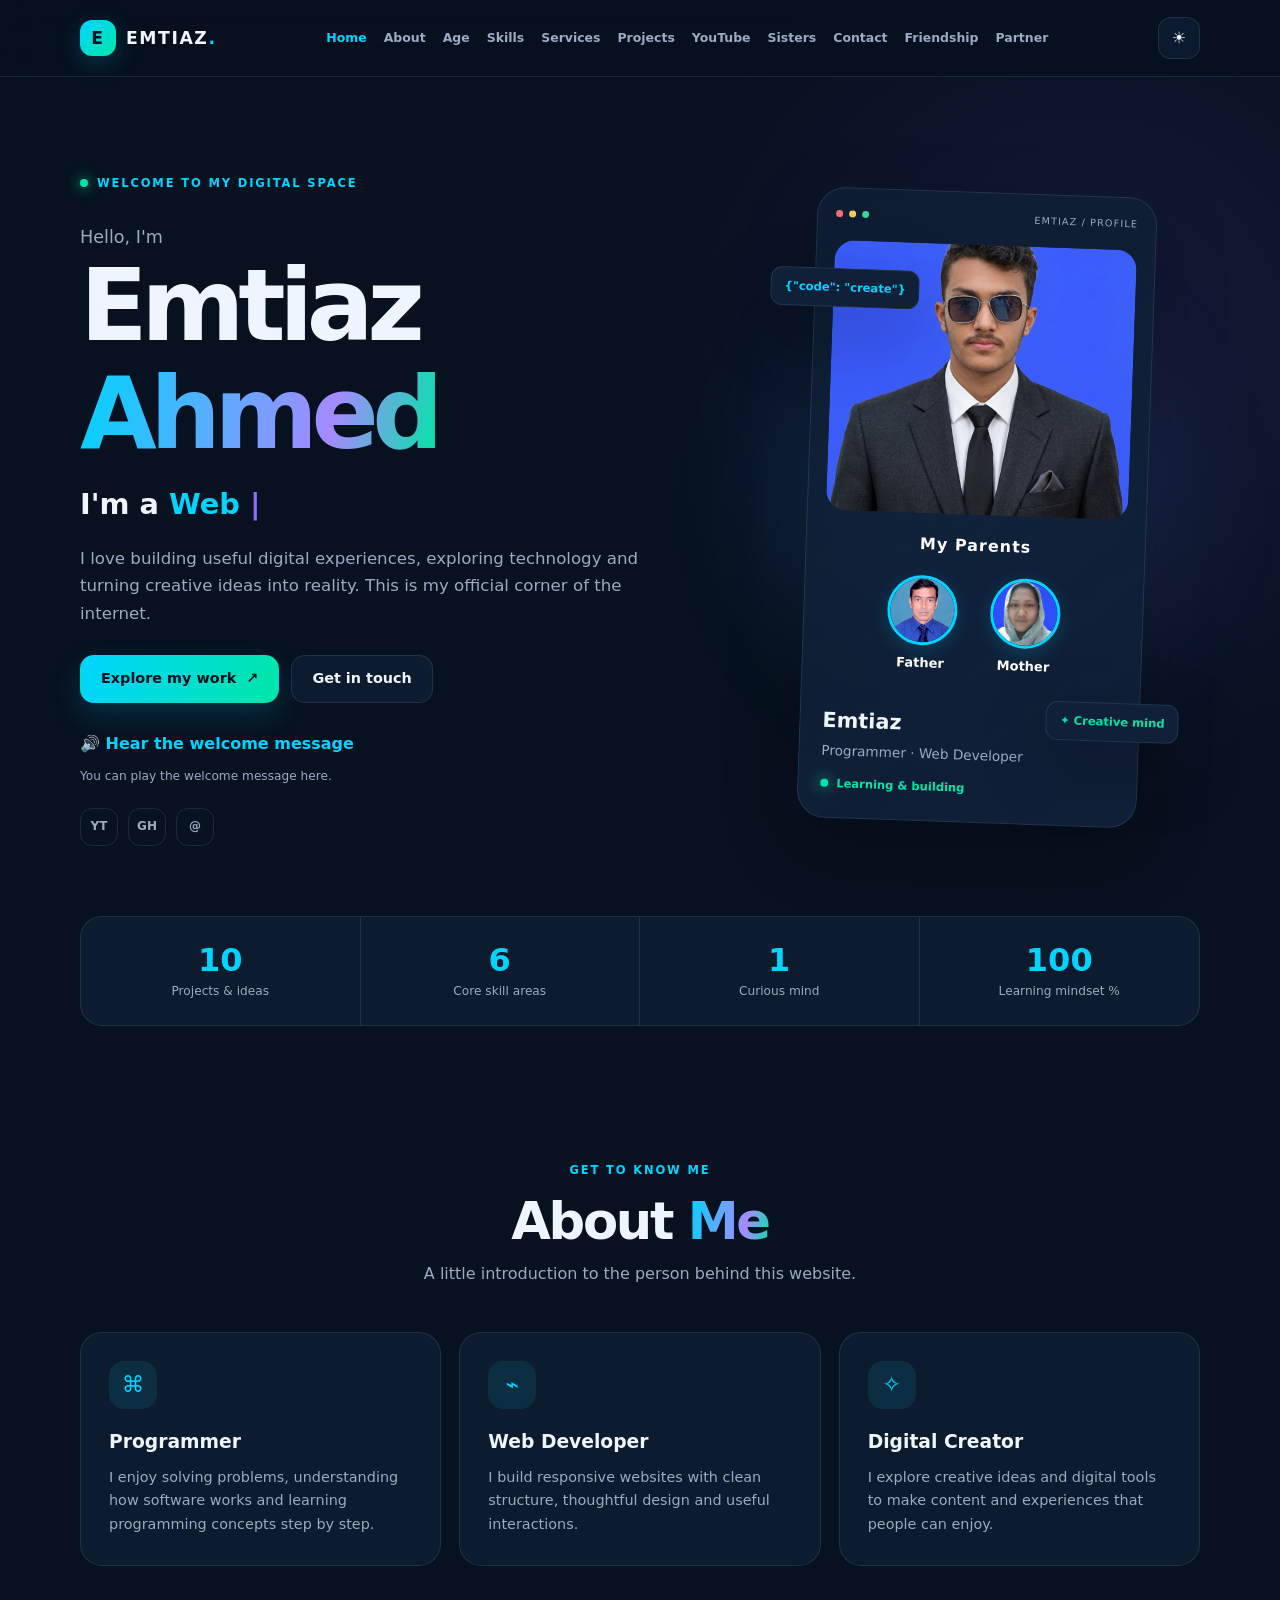
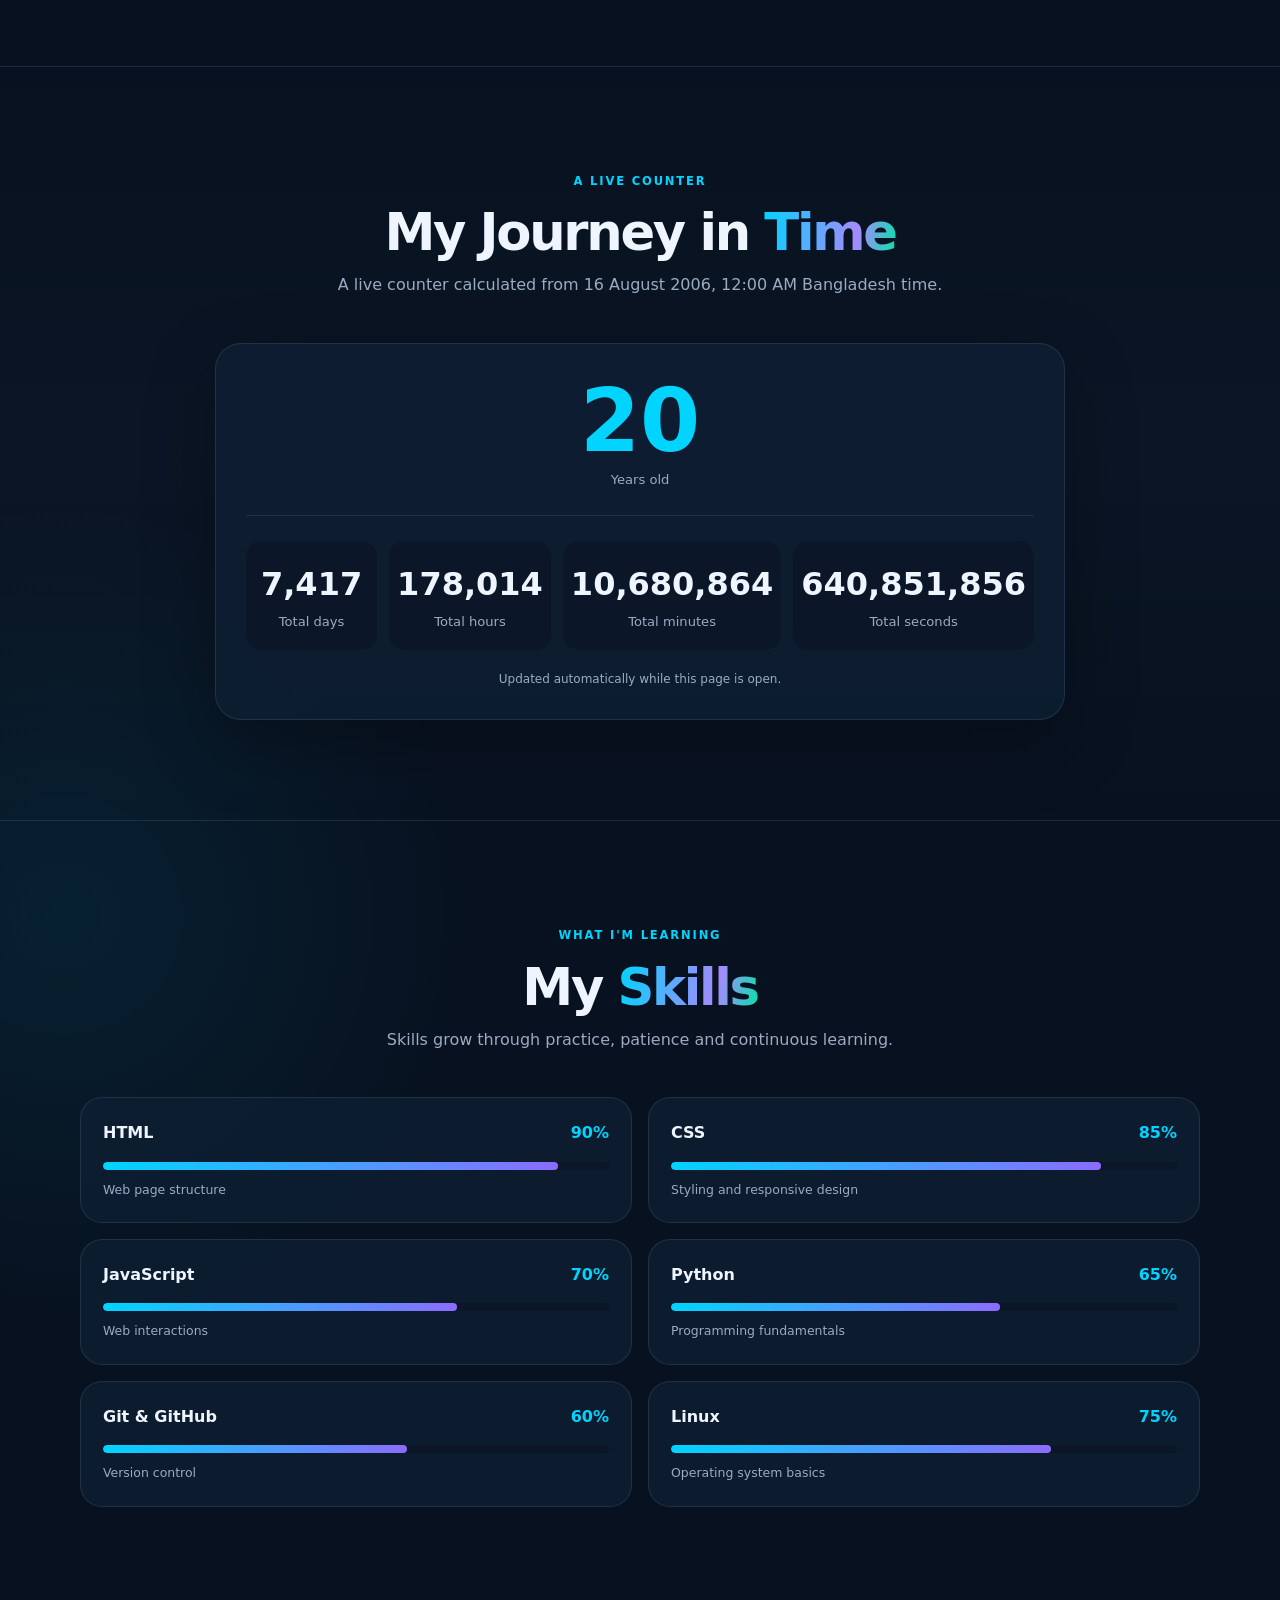
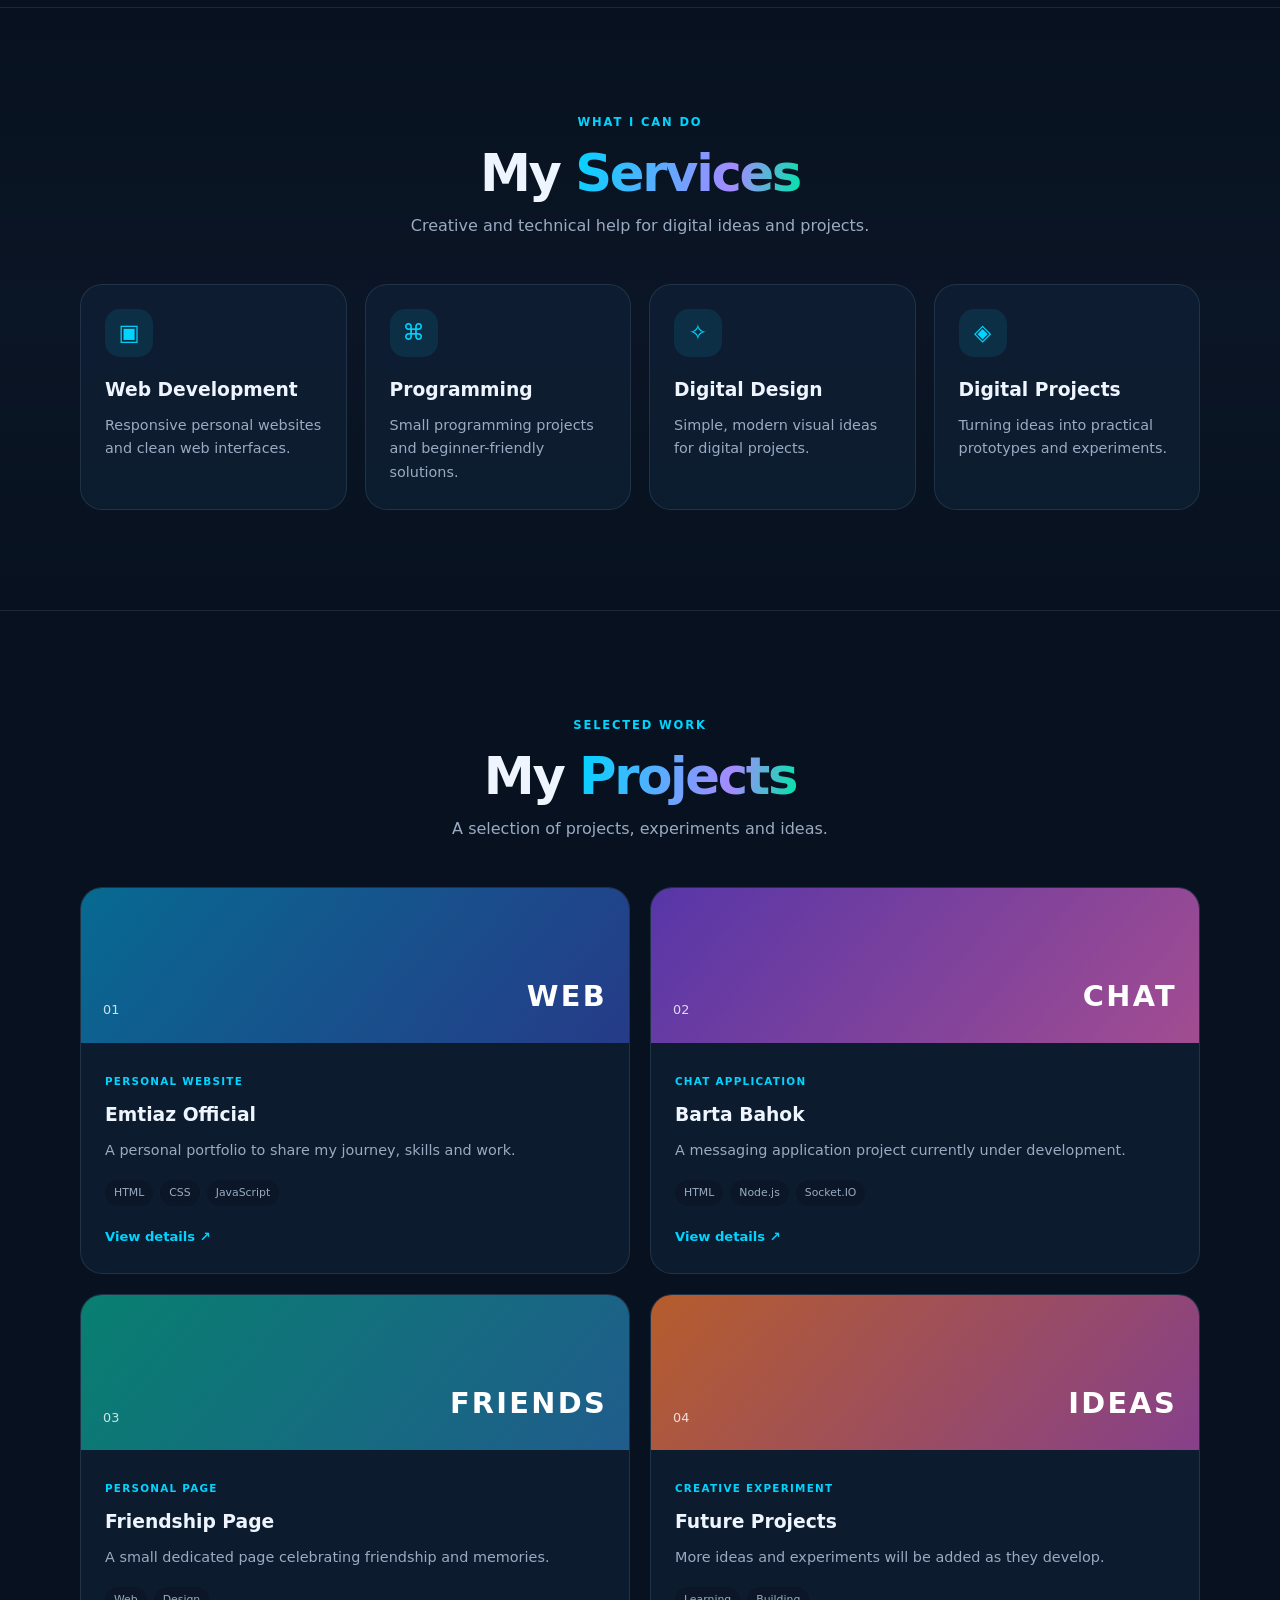
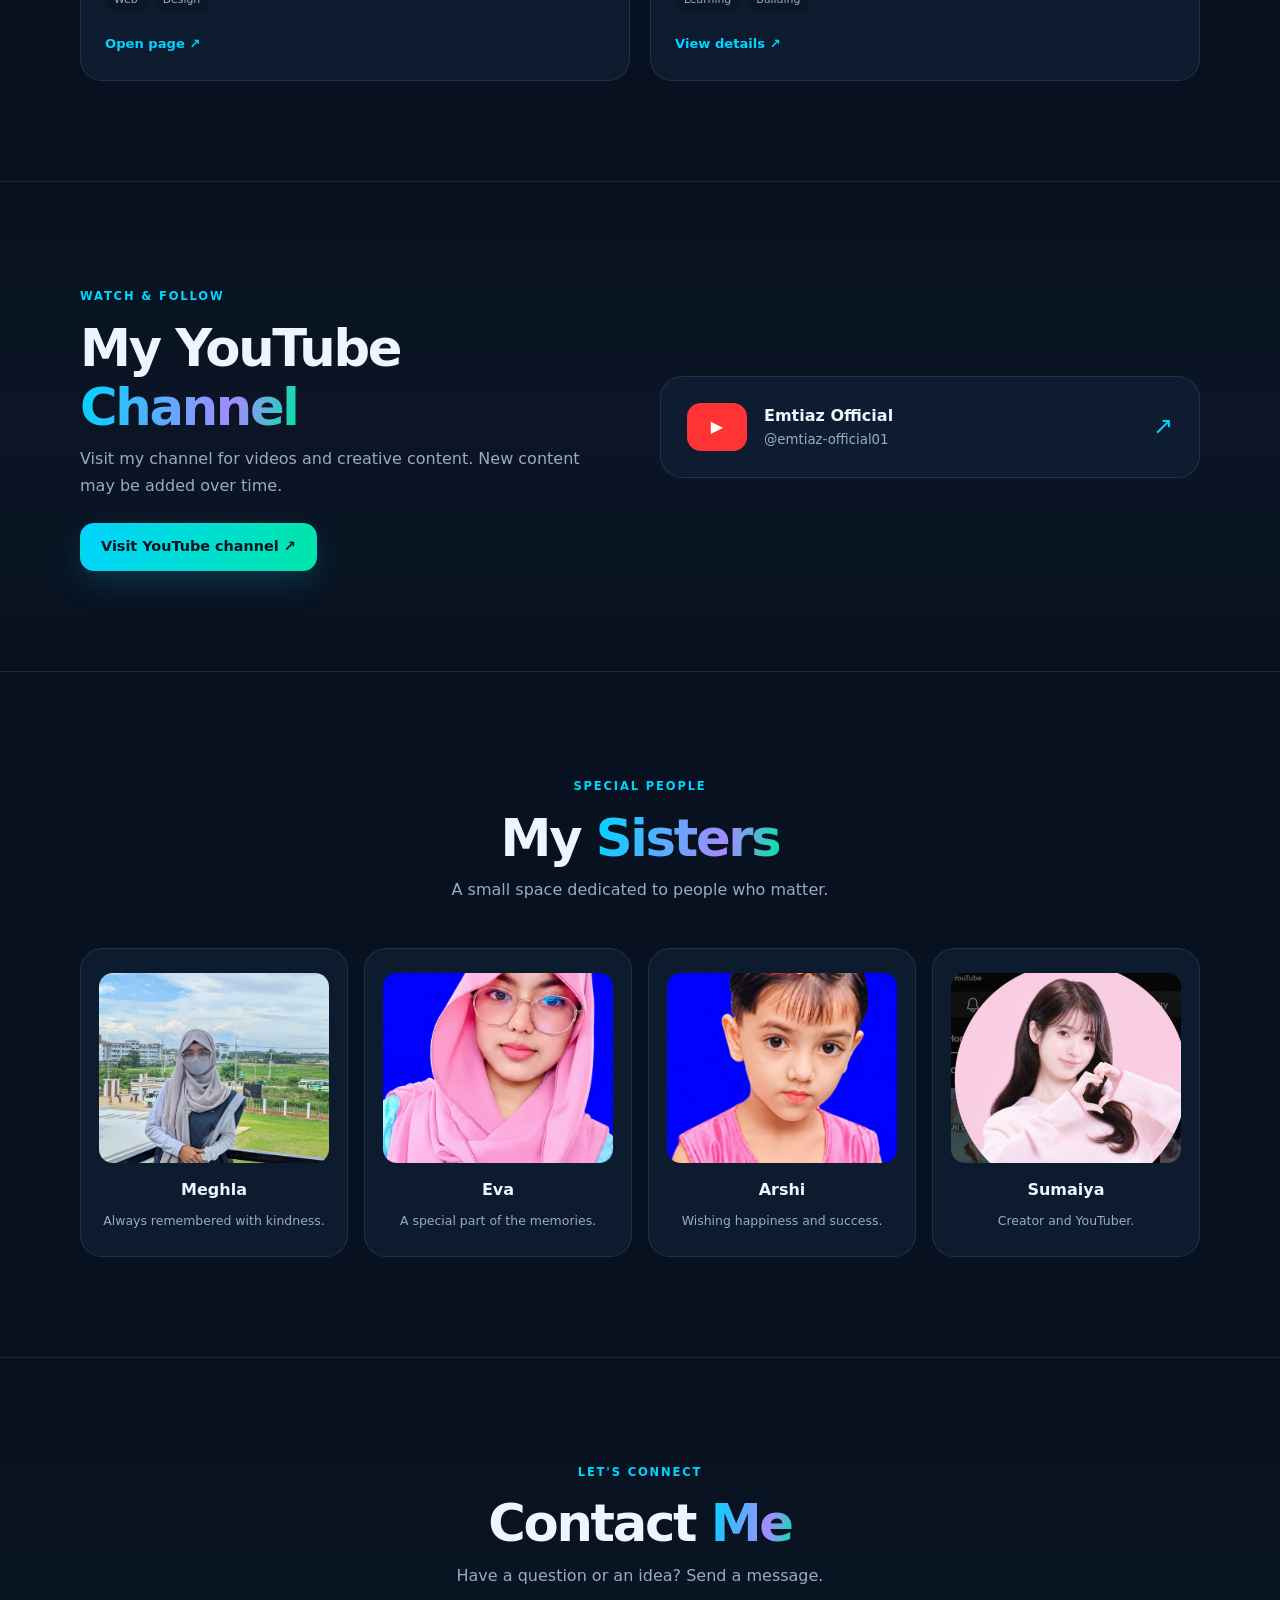
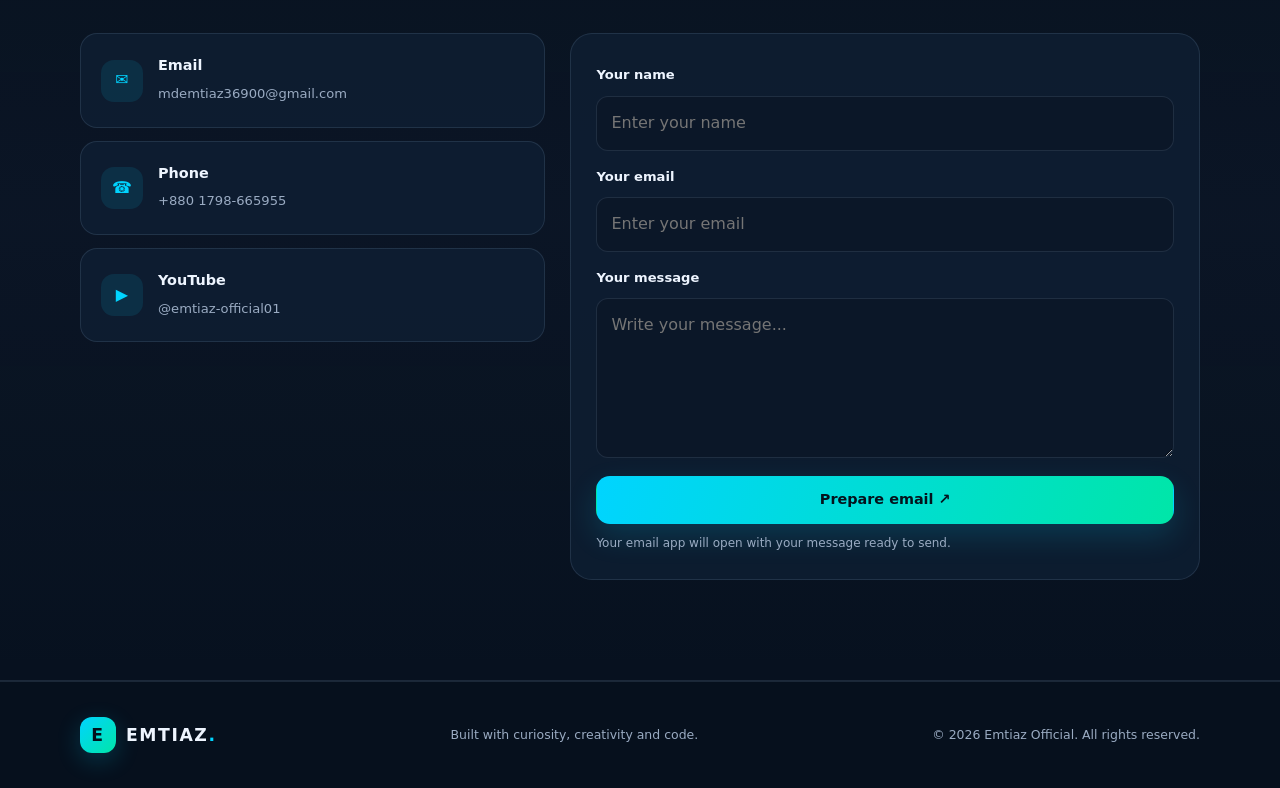
==== index.html @ 43f2ed2b "Update index.html" ====
<!DOCTYPE html>
<html lang="en">
<head>
  <meta charset="UTF-8">
  <meta name="viewport" content="width=device-width, initial-scale=1.0">
  <meta name="referrer" content="strict-origin-when-cross-origin">
  <meta http-equiv="Content-Security-Policy" content="default-src 'self'; script-src 'self'; style-src 'self' 'unsafe-inline'; img-src 'self' data:; font-src 'self'; connect-src 'self'; object-src 'none'; base-uri 'self'; form-action 'self' mailto:; upgrade-insecure-requests">
  <meta name="description" content="The official website of Emtiaz — programmer, web developer and digital creator from Bangladesh. Explore projects, skills and contact information.">
  <meta name="keywords" content="Emtiaz, programmer, web developer, Bangladesh, digital creator, portfolio">
  <meta name="author" content="Emtiaz">
  <meta name="robots" content="index, follow">
  <link rel="canonical" href="https://imtiaz96.github.io/">
  <meta name="theme-color" content="#07111f">
  <title>Emtiaz Official | Programmer &amp; Web Developer</title>
  <link rel="icon" href="favicon.svg" type="image/svg+xml">
  <link rel="stylesheet" href="style.css">
  <script src="script.js" defer></script>

  <style>
    .family-photos {
      display: flex;
      justify-content: center;
      align-items: flex-start;
      gap: 18px;
      margin: 18px auto;
      width: 100%;
    }

    .family-heading {
      text-align: center;
      margin: 18px 0 12px;
      color: var(--text-primary, #fff);
      font-size: 16px;
      font-weight: 700;
      letter-spacing: 1px;
    }

    .family-person {
      width: 85px;
      text-align: center;
    }

    .family-person img {
      display: block;
      width: 70px;
      height: 70px;
      margin: 0 auto 7px;
      object-fit: cover;
      border-radius: 50%;
      border: 3px solid var(--primary, #00d4ff);
      box-shadow: 0 5px 18px rgba(0,212,255,.18);
    }

    .family-person strong {
      display: block;
      color: var(--text-primary, #fff);
      font-size: 13px;
    }

    .sister-photo {
      display: block;
      width: 100%;
      height: 190px;
      object-fit: cover;
      object-position: center;
      border-radius: 14px;
      margin-bottom: 14px;
    }

    @media(max-width:480px) {
      .family-photos {
        gap: 12px;
      }

      .family-person img {
        width: 65px;
        height: 65px;
      }
    }
  </style>
</head>

<body>
  <a class="skip-link" href="#main">Skip to content</a>

  <header class="site-header">
    <nav class="navbar container" aria-label="Main navigation">
      <a class="brand" href="#home" aria-label="Emtiaz Official home">
        <span class="brand-mark">E</span>
        <span>EMTIAZ<span class="brand-accent">.</span></span>
      </a>

      <button class="menu-toggle" id="menuToggle" type="button" aria-label="Open navigation menu" aria-controls="navMenu" aria-expanded="false">
        <span></span><span></span><span></span>
      </button>

      <div class="nav-menu" id="navMenu">
        <a href="#home" class="active">Home</a>
        <a href="#about">About</a>
        <a href="#age">Age</a>
        <a href="#skills">Skills</a>
        <a href="#services">Services</a>
        <a href="#projects">Projects</a>
        <a href="#youtube">YouTube</a>
        <a href="#sisters">Sisters</a>
        <a href="#contact">Contact</a>
        <a href="friendship.html">Friendship</a>
        <a href="partner.html">Partner</a>
      </div>

      <div class="nav-actions">
        <button class="icon-button" id="themeToggle" type="button" aria-label="Switch to light mode" title="Light mode">☀️</button>
      </div>
    </nav>
  </header>

  <main id="main">
    <section class="hero section-shell" id="home">
      <div class="container hero-grid">
        <div class="hero-content scroll-reveal">
          <span class="eyebrow"><span class="status-dot"></span> Welcome to my digital space</span>
          <p class="hero-kicker">Hello, I'm</p>
          <h1>Emtiaz <span class="gradient-text">Ahmed</span></h1>
          <h2 class="hero-role">I'm a <span id="typingText">Programmer</span><span class="typing-cursor">|</span></h2>
          <p class="hero-description">
            I love building useful digital experiences, exploring technology and turning creative ideas into reality.
            This is my official corner of the internet.
          </p>
          <div class="hero-actions">
            <a class="button button-primary" href="#projects">Explore my work <span aria-hidden="true">↗</span></a>
            <a class="button button-secondary" href="#contact">Get in touch</a>
          </div>
          <button class="voice-button" id="welcomeVoiceBtn" type="button">
            <span aria-hidden="true">🔊</span> Hear the welcome message
          </button>
          <p class="voice-note" id="voiceStatus" aria-live="polite">You can play the welcome message here.</p>
          <div class="social-row" aria-label="Social links">
            <a href="https://www.youtube.com/@emtiaz-official01" target="_blank" rel="noopener noreferrer" aria-label="YouTube">YT</a>
            <a href="https://github.com/ImtiAz9-6" target="_blank" rel="noopener noreferrer" aria-label="GitHub">GH</a>
            <a href="mailto:mdemtiaz36900@gmail.com" aria-label="Email">@</a>
          </div>
        </div>

        <div class="hero-visual scroll-reveal">
          <div class="hero-glow"></div>
          <div class="hero-card">
            <div class="hero-card-top"><span></span><span></span><span></span><small>EMTIAZ / PROFILE</small></div>

            <div class="profile-image-wrap">
              <img class="profile-image" src="profile.jpg" alt="Emtiaz profile" onerror="this.hidden=true; this.nextElementSibling.hidden=false">
              <div class="image-fallback" hidden>E</div>
            </div>

            <h4 class="family-heading">My Parents</h4>

            <div class="family-photos">
              <div class="family-person">
                <img src="assets/abbu.jpg" alt="Father" loading="lazy">
                <strong>Father</strong>
              </div>

              <div class="family-person">
                <img src="assets/ammu.jpg" alt="Mother" loading="lazy">
                <strong>Mother</strong>
              </div>
            </div>

            <div class="profile-caption">
              <h3>Emtiaz</h3>
              <p>Programmer · Web Developer</p>
              <span class="profile-status"><i></i> Learning &amp; building</span>
            </div>

            <div class="floating-chip chip-one">{"code": "create"}</div>
            <div class="floating-chip chip-two">✦ Creative mind</div>
          </div>
        </div>
      </div>
    </section>

    <section class="stats-section container" aria-label="Portfolio highlights">
      <div class="stats-grid">
        <article class="stat-card"><strong class="stat-number" data-target="10">0</strong><span>Projects &amp; ideas</span></article>
        <article class="stat-card"><strong class="stat-number" data-target="6">0</strong><span>Core skill areas</span></article>
        <article class="stat-card"><strong class="stat-number" data-target="1">0</strong><span>Curious mind</span></article>
        <article class="stat-card"><strong class="stat-number" data-target="100">0</strong><span>Learning mindset %</span></article>
      </div>
    </section>

    <section class="section container" id="about">
      <div class="section-heading scroll-reveal">
        <span class="eyebrow">GET TO KNOW ME</span>
        <h2>About <span class="gradient-text">Me</span></h2>
        <p>A little introduction to the person behind this website.</p>
      </div>
      <div class="about-grid">
        <article class="about-card scroll-reveal"><div class="card-icon">⌘</div><h3>Programmer</h3><p>I enjoy solving problems, understanding how software works and learning programming concepts step by step.</p></article>
        <article class="about-card scroll-reveal"><div class="card-icon">⌁</div><h3>Web Developer</h3><p>I build responsive websites with clean structure, thoughtful design and useful interactions.</p></article>
        <article class="about-card scroll-reveal"><div class="card-icon">✧</div><h3>Digital Creator</h3><p>I explore creative ideas and digital tools to make content and experiences that people can enjoy.</p></article>
      </div>
    </section>

    <section class="section section-alt" id="age">
      <div class="container">
        <div class="section-heading scroll-reveal">
          <span class="eyebrow">A LIVE COUNTER</span>
          <h2>My Journey in <span class="gradient-text">Time</span></h2>
          <p>A live counter calculated from 16 August 2006, 12:00 AM Bangladesh time.</p>
        </div>
        <div class="age-panel scroll-reveal">
          <div class="age-highlight"><strong id="ageYears">—</strong><span>Years old</span></div>
          <div class="age-grid">
            <div class="age-counter-box"><strong id="ageDays">—</strong><span>Total days</span></div>
            <div class="age-counter-box"><strong id="ageHours">—</strong><span>Total hours</span></div>
            <div class="age-counter-box"><strong id="ageMinutes">—</strong><span>Total minutes</span></div>
            <div class="age-counter-box"><strong id="ageSeconds">—</strong><span>Total seconds</span></div>
          </div>
          <p class="age-footnote">Updated automatically while this page is open.</p>
        </div>
      </div>
    </section>

    <section class="section container" id="skills">
      <div class="section-heading scroll-reveal"><span class="eyebrow">WHAT I'M LEARNING</span><h2>My <span class="gradient-text">Skills</span></h2><p>Skills grow through practice, patience and continuous learning.</p></div>
      <div class="skills-grid">
        <article class="skill-card scroll-reveal"><div class="skill-top"><h3>HTML</h3><span>90%</span></div><div class="skill-track"><span style="--skill:90%"></span></div><p>Web page structure</p></article>
        <article class="skill-card scroll-reveal"><div class="skill-top"><h3>CSS</h3><span>85%</span></div><div class="skill-track"><span style="--skill:85%"></span></div><p>Styling and responsive design</p></article>
        <article class="skill-card scroll-reveal"><div class="skill-top"><h3>JavaScript</h3><span>70%</span></div><div class="skill-track"><span style="--skill:70%"></span></div><p>Web interactions</p></article>
        <article class="skill-card scroll-reveal"><div class="skill-top"><h3>Python</h3><span>65%</span></div><div class="skill-track"><span style="--skill:65%"></span></div><p>Programming fundamentals</p></article>
        <article class="skill-card scroll-reveal"><div class="skill-top"><h3>Git &amp; GitHub</h3><span>60%</span></div><div class="skill-track"><span style="--skill:60%"></span></div><p>Version control</p></article>
        <article class="skill-card scroll-reveal"><div class="skill-top"><h3>Linux</h3><span>75%</span></div><div class="skill-track"><span style="--skill:75%"></span></div><p>Operating system basics</p></article>
      </div>
    </section>

    <section class="section section-alt" id="services">
      <div class="container">
        <div class="section-heading scroll-reveal"><span class="eyebrow">WHAT I CAN DO</span><h2>My <span class="gradient-text">Services</span></h2><p>Creative and technical help for digital ideas and projects.</p></div>
        <div class="services-grid">
          <article class="service-card scroll-reveal"><div class="card-icon">▣</div><h3>Web Development</h3><p>Responsive personal websites and clean web interfaces.</p></article>
          <article class="service-card scroll-reveal"><div class="card-icon">⌘</div><h3>Programming</h3><p>Small programming projects and beginner-friendly solutions.</p></article>
          <article class="service-card scroll-reveal"><div class="card-icon">✧</div><h3>Digital Design</h3><p>Simple, modern visual ideas for digital projects.</p></article>
          <article class="service-card scroll-reveal"><div class="card-icon">◈</div><h3>Digital Projects</h3><p>Turning ideas into practical prototypes and experiments.</p></article>
        </div>
      </div>
    </section>

    <section class="section container" id="projects">
      <div class="section-heading scroll-reveal"><span class="eyebrow">SELECTED WORK</span><h2>My <span class="gradient-text">Projects</span></h2><p>A selection of projects, experiments and ideas.</p></div>
      <div class="projects-grid">
        <article class="project-card scroll-reveal"><div class="project-art art-blue"><span>01</span><b>WEB</b></div><div class="project-content"><span class="project-type">PERSONAL WEBSITE</span><h3>Emtiaz Official</h3><p>A personal portfolio to share my journey, skills and work.</p><div class="project-tags"><span>HTML</span><span>CSS</span><span>JavaScript</span></div><button class="text-button project-details-btn" type="button" data-title="Emtiaz Official" data-description="A personal portfolio website featuring an introduction, live age counter, skills, projects, YouTube and contact information.">View details ↗</button></div></article>
        <article class="project-card scroll-reveal"><div class="project-art art-purple"><span>02</span><b>CHAT</b></div><div class="project-content"><span class="project-type">CHAT APPLICATION</span><h3>Barta Bahok</h3><p>A messaging application project currently under development.</p><div class="project-tags"><span>HTML</span><span>Node.js</span><span>Socket.IO</span></div><button class="text-button project-details-btn" type="button" data-title="Barta Bahok" data-description="A chat application project focused on building a clear interface and learning real-time messaging technology.">View details ↗</button></div></article>
        <article class="project-card scroll-reveal"><div class="project-art art-green"><span>03</span><b>FRIENDS</b></div><div class="project-content"><span class="project-type">PERSONAL PAGE</span><h3>Friendship Page</h3><p>A small dedicated page celebrating friendship and memories.</p><div class="project-tags"><span>Web</span><span>Design</span></div><a class="text-button" href="friendship.html">Open page ↗</a></div></article>
        <article class="project-card scroll-reveal"><div class="project-art art-orange"><span>04</span><b>IDEAS</b></div><div class="project-content"><span class="project-type">CREATIVE EXPERIMENT</span><h3>Future Projects</h3><p>More ideas and experiments will be added as they develop.</p><div class="project-tags"><span>Learning</span><span>Building</span></div><button class="text-button project-details-btn" type="button" data-title="Future Projects" data-description="This space is reserved for upcoming experiments, learning projects and new ideas.">View details ↗</button></div></article>
      </div>
    </section>

    <section class="section section-alt" id="youtube">
      <div class="container youtube-layout scroll-reveal">
        <div><span class="eyebrow">WATCH &amp; FOLLOW</span><h2>My YouTube <span class="gradient-text">Channel</span></h2><p>Visit my channel for videos and creative content. New content may be added over time.</p><a class="button button-primary" href="https://www.youtube.com/@emtiaz-official01" target="_blank" rel="noopener noreferrer">Visit YouTube channel ↗</a></div>
        <a class="youtube-card" href="https://www.youtube.com/@emtiaz-official01" target="_blank" rel="noopener noreferrer" aria-label="Open Emtiaz Official YouTube channel"><span class="youtube-play">▶</span><span><strong>Emtiaz Official</strong><small>@emtiaz-official01</small></span><span class="youtube-arrow">↗</span></a>
      </div>
    </section>

    <section class="section container" id="sisters">
      <div class="section-heading scroll-reveal"><span class="eyebrow">SPECIAL PEOPLE</span><h2>My <span class="gradient-text">Sisters</span></h2><p>A small space dedicated to people who matter.</p></div>
      <div class="sisters-grid">
        <article class="sister-card scroll-reveal"><img class="sister-photo" src="assets/meghla.jpg" alt="Meghla" loading="lazy"><h3>Meghla</h3><p>Always remembered with kindness.</p></article>
        <article class="sister-card scroll-reveal"><img class="sister-photo" src="assets/eva.png" alt="Eva" loading="lazy"><h3>Eva</h3><p>A special part of the memories.</p></article>
        <article class="sister-card scroll-reveal"><img class="sister-photo" src="assets/arshi.png" alt="Arshi" loading="lazy"><h3>Arshi</h3><p>Wishing happiness and success.</p></article>
        <article class="sister-card scroll-reveal"><img class="sister-photo" src="assets/sumaiya.jpg" alt="Sumaiya" loading="lazy"><h3>Sumaiya</h3><p>Creator and YouTuber.</p></article>
      </div>
    </section>

    <section class="section section-alt" id="contact">
      <div class="container">
        <div class="section-heading scroll-reveal"><span class="eyebrow">LET'S CONNECT</span><h2>Contact <span class="gradient-text">Me</span></h2><p>Have a question or an idea? Send a message.</p></div>
        <div class="contact-layout">
          <div class="contact-info scroll-reveal">
            <article class="contact-card"><span class="contact-icon">✉</span><div><h3>Email</h3><a href="mailto:mdemtiaz36900@gmail.com">mdemtiaz36900@gmail.com</a></div></article>
            <article class="contact-card"><span class="contact-icon">☎</span><div><h3>Phone</h3><a href="tel:+8801798665955">+880 1798-665955</a></div></article>
            <article class="contact-card"><span class="contact-icon">▶</span><div><h3>YouTube</h3><a href="https://www.youtube.com/@emtiaz-official01" target="_blank" rel="noopener noreferrer">@emtiaz-official01</a></div></article>
          </div>
          <form class="contact-form scroll-reveal" id="contactForm">
            <label for="contactName">Your name</label><input id="contactName" name="name" type="text" autocomplete="name" maxlength="80" required placeholder="Enter your name">
            <label for="contactEmail">Your email</label><input id="contactEmail" name="email" type="email" autocomplete="email" maxlength="120" required placeholder="Enter your email">
            <label for="contactMessage">Your message</label><textarea id="contactMessage" name="message" rows="5" maxlength="3000" required placeholder="Write your message..."></textarea>
            <button class="button button-primary" type="submit">Prepare email ↗</button>
            <p class="form-message" id="formMessage" role="status" aria-live="polite">Your email app will open with your message ready to send.</p>
          </form>
        </div>
      </div>
    </section>
  </main>

  <footer class="site-footer">
    <div class="container footer-content">
      <a class="brand" href="#home"><span class="brand-mark">E</span><span>EMTIAZ<span class="brand-accent">.</span></span></a>
      <p>Built with curiosity, creativity and code.</p>
      <p class="copyright">© <span id="currentYear">2026</span> Emtiaz Official. All rights reserved.</p>
    </div>
  </footer>

  <button class="back-to-top" id="backToTop" type="button" aria-label="Back to top">↑</button>

  <div class="project-modal" id="projectModal" aria-hidden="true">
    <div class="modal-content" role="dialog" aria-modal="true" aria-labelledby="projectModalTitle">
      <button class="modal-close" id="projectModalClose" type="button" aria-label="Close project details">×</button>
      <span class="eyebrow">PROJECT DETAILS</span>
      <h2 id="projectModalTitle">Project Details</h2>
      <p id="projectModalDescription"></p>
      <button class="button button-secondary" id="modalDone" type="button">Close</button>
    </div>
  </div>
</body>
</html>
---- style.css ----
/* =========================================================
   EMTIAZ OFFICIAL — COMPLETE STYLE.CSS
   Full responsive design + profile image fix
========================================================= */

/* ROOT VARIABLES */
:root {
  color-scheme: dark;
  --bg: #07111f;
  --bg-soft: #0b1728;
  --surface: rgba(15, 31, 52, .78);
  --surface-solid: #102039;
  --surface-hover: #142844;
  --text: #eef5ff;
  --muted: #9aabc2;
  --line: rgba(157, 184, 220, .14);
  --primary: #00d4ff;
  --secondary: #8b6cff;
  --accent: #00e6a8;
  --shadow: 0 24px 70px rgba(0, 0, 0, .28);
  --radius: 22px;
  --container: 1120px;
}

/* LIGHT THEME */
body.light-theme {
  color-scheme: light;
  --bg: #f4f7fc;
  --bg-soft: #eaf0f9;
  --surface: rgba(255,255,255,.86);
  --surface-solid: #fff;
  --surface-hover: #f1f6ff;
  --text: #142238;
  --muted: #5e6d82;
  --line: rgba(37, 62, 97, .14);
  --shadow: 0 24px 60px rgba(38, 62, 95, .12);
}

/* BASIC RESET */
* {
  box-sizing: border-box;
}

html {
  scroll-behavior: smooth;
  scroll-padding-top: 92px;
}

body {
  margin: 0;
  min-width: 320px;
  background:
    radial-gradient(circle at 85% 5%, rgba(124,92,255,.12), transparent 28rem),
    radial-gradient(circle at 5% 35%, rgba(0,212,255,.08), transparent 26rem),
    var(--bg);
  color: var(--text);
  font-family: Inter, ui-sans-serif, system-ui, -apple-system, BlinkMacSystemFont, "Segoe UI", sans-serif;
  line-height: 1.65;
  transition: background .25s ease, color .25s ease;
}

a {
  color: inherit;
  text-decoration: none;
}

button,
input,
textarea {
  font: inherit;
}

button,
a {
  -webkit-tap-highlight-color: transparent;
}

button {
  color: inherit;
}

img {
  max-width: 100%;
  display: block;
}

.container {
  width: min(var(--container), calc(100% - 40px));
  margin-inline: auto;
}

.skip-link {
  position: fixed;
  top: -60px;
  left: 12px;
  z-index: 10000;
  padding: 10px 16px;
  background: var(--primary);
  color: #03101a;
  border-radius: 10px;
}

.skip-link:focus {
  top: 12px;
}

.gradient-text {
  background: linear-gradient(100deg, var(--primary), #a58aff 70%, var(--accent));
  color: transparent;
  background-clip: text;
  -webkit-background-clip: text;
}

/* HEADER */
.site-header {
  position: sticky;
  top: 0;
  z-index: 1000;
  border-bottom: 1px solid var(--line);
  background: color-mix(in srgb, var(--bg) 82%, transparent);
  backdrop-filter: blur(18px);
}

.navbar {
  min-height: 76px;
  display: flex;
  align-items: center;
  justify-content: space-between;
  gap: 22px;
  position: relative;
}

.brand {
  display: inline-flex;
  align-items: center;
  gap: 10px;
  font-size: 1.08rem;
  font-weight: 900;
  letter-spacing: .09em;
  white-space: nowrap;
}

.brand-mark {
  display: grid;
  place-items: center;
  width: 36px;
  height: 36px;
  border-radius: 12px;
  color: #03111c;
  background: linear-gradient(135deg, var(--primary), var(--accent));
  box-shadow: 0 7px 24px rgba(0,212,255,.2);
}

.brand-accent {
  color: var(--primary);
}

.nav-menu {
  display: flex;
  align-items: center;
  justify-content: center;
  gap: 17px;
  flex-wrap: wrap;
}

.nav-menu a {
  color: var(--muted);
  font-size: .78rem;
  font-weight: 700;
  transition: color .2s ease;
}

.nav-menu a:hover,
.nav-menu a.active {
  color: var(--primary);
}

.nav-actions {
  display: flex;
  gap: 8px;
}

.icon-button,
.menu-toggle {
  width: 42px;
  height: 42px;
  border: 1px solid var(--line);
  border-radius: 13px;
  background: var(--surface);
  cursor: pointer;
}

.menu-toggle {
  display: none;
  padding: 10px;
}

.menu-toggle span {
  display: block;
  height: 2px;
  width: 19px;
  margin: 4px auto;
  background: var(--text);
  border-radius: 4px;
}

/* GENERAL SECTIONS */
.section-shell {
  position: relative;
  overflow: hidden;
}

/* HERO */
.hero {
  padding: 92px 0 70px;
}

.hero-grid {
  display: grid;
  grid-template-columns: 1.15fr .85fr;
  align-items: center;
  gap: 70px;
}

.eyebrow {
  display: inline-flex;
  align-items: center;
  gap: 9px;
  color: var(--primary);
  font-size: .72rem;
  font-weight: 850;
  letter-spacing: .16em;
  text-transform: uppercase;
}

.status-dot,
.profile-status i {
  width: 8px;
  height: 8px;
  border-radius: 50%;
  background: var(--accent);
  box-shadow: 0 0 14px var(--accent);
}

.hero-kicker {
  margin: 28px 0 0;
  color: var(--muted);
  font-size: 1.1rem;
}

.hero h1 {
  margin: 0;
  font-size: clamp(3.4rem, 8vw, 6.2rem);
  line-height: 1.08;
  letter-spacing: -.065em;
}

.hero-role {
  margin: 14px 0;
  font-size: clamp(1.25rem, 3vw, 1.8rem);
  font-weight: 700;
}

#typingText {
  color: var(--primary);
}

.typing-cursor {
  color: var(--secondary);
  animation: blink .8s steps(2) infinite;
}

@keyframes blink {
  50% {
    opacity: 0;
  }
}

.hero-description {
  max-width: 590px;
  color: var(--muted);
  font-size: 1.04rem;
}

.hero-actions {
  display: flex;
  flex-wrap: wrap;
  gap: 12px;
  margin-top: 28px;
}

/* BUTTONS */
.button {
  display: inline-flex;
  justify-content: center;
  align-items: center;
  gap: 10px;
  min-height: 48px;
  padding: 0 20px;
  border: 1px solid transparent;
  border-radius: 14px;
  font-size: .9rem;
  font-weight: 800;
  cursor: pointer;
  transition: transform .2s ease, box-shadow .2s ease, background .2s ease;
}

.button:hover {
  transform: translateY(-3px);
}

.button-primary {
  color: #04131d;
  background: linear-gradient(110deg, var(--primary), var(--accent));
  box-shadow: 0 12px 30px rgba(0,212,255,.16);
}

.button-secondary {
  color: var(--text);
  background: var(--surface);
  border-color: var(--line);
}

.voice-button {
  margin-top: 20px;
  padding: 8px 0;
  border: 0;
  background: transparent;
  color: var(--primary);
  font-weight: 750;
  cursor: pointer;
}

.voice-note {
  min-height: 20px;
  margin: 0;
  color: var(--muted);
  font-size: .76rem;
}

/* SOCIAL LINKS */
.social-row {
  display: flex;
  gap: 10px;
  margin-top: 22px;
}

.social-row a {
  display: grid;
  place-items: center;
  width: 38px;
  height: 38px;
  border: 1px solid var(--line);
  border-radius: 12px;
  color: var(--muted);
  font-size: .75rem;
  font-weight: 900;
  transition: .2s;
}

.social-row a:hover {
  color: var(--primary);
  border-color: var(--primary);
  transform: translateY(-3px);
}

/* PROFILE CARD */
.hero-visual {
  display: grid;
  place-items: center;
  min-height: 420px;
  position: relative;
}

.hero-glow {
  position: absolute;
  width: 340px;
  height: 340px;
  border-radius: 50%;
  background: linear-gradient(135deg, rgba(0,212,255,.22), rgba(139,108,255,.2));
  filter: blur(65px);
}

.hero-card {
  position: relative;
  width: min(100%, 340px);
  padding: 18px;
  border: 1px solid var(--line);
  border-radius: 28px;
  background: linear-gradient(145deg, var(--surface), var(--surface-solid));
  box-shadow: var(--shadow);
  transform: rotate(2deg);
}

.hero-card-top {
  display: flex;
  align-items: center;
  gap: 6px;
  margin-bottom: 18px;
}

.hero-card-top > span {
  width: 7px;
  height: 7px;
  border-radius: 50%;
  background: #ff6b75;
}

.hero-card-top > span:nth-child(2) {
  background: #ffc857;
}

.hero-card-top > span:nth-child(3) {
  background: #36d99a;
}

.hero-card-top small {
  margin-left: auto;
  color: var(--muted);
  font-size: .6rem;
  letter-spacing: .12em;
}

.profile-image-wrap {
  display: grid;
  place-items: center;
  min-height: 250px;
  overflow: hidden;
  border-radius: 20px;
  background: linear-gradient(145deg, rgba(0,212,255,.14), rgba(139,108,255,.2));
}

.profile-image {
  width: 100%;
  height: 270px;
  object-fit: cover;
  object-position: center;
}

.image-fallback {
  display: grid;
  place-items: center;
  width: 100%;
  height: 250px;
  font-size: 7rem;
  font-weight: 900;
  color: var(--primary);
  background: linear-gradient(135deg, rgba(0,212,255,.12), rgba(139,108,255,.22));
}

/* PROFILE IMAGE FIX */
.profile-image[hidden],
.image-fallback[hidden] {
  display: none !important;
}

.profile-caption {
  padding: 14px 4px 3px;
}

.profile-caption h3 {
  margin: 0;
  font-size: 1.3rem;
}

.profile-caption p {
  margin: 2px 0 8px;
  color: var(--muted);
  font-size: .85rem;
}

.profile-status {
  display: inline-flex;
  align-items: center;
  gap: 8px;
  color: var(--accent);
  font-size: .72rem;
  font-weight: 750;
}

.floating-chip {
  position: absolute;
  padding: 9px 13px;
  border: 1px solid var(--line);
  border-radius: 12px;
  background: var(--surface-solid);
  box-shadow: var(--shadow);
  color: var(--text);
  font-size: .72rem;
  font-weight: 800;
}

.chip-one {
  top: 80px;
  left: -45px;
  color: var(--primary);
}

.chip-two {
  right: -40px;
  bottom: 85px;
  color: var(--accent);
}

/* STATS */
.stats-section {
  margin-bottom: 30px;
}

.stats-grid {
  display: grid;
  grid-template-columns: repeat(4, 1fr);
  border: 1px solid var(--line);
  border-radius: var(--radius);
  background: var(--surface);
  overflow: hidden;
}

.stat-card {
  display: grid;
  place-items: center;
  gap: 2px;
  padding: 24px 12px;
  border-right: 1px solid var(--line);
}

.stat-card:last-child {
  border: 0;
}

.stat-number {
  color: var(--primary);
  font-size: 2rem;
  line-height: 1.2;
  font-weight: 900;
}

.stat-card span {
  color: var(--muted);
  font-size: .76rem;
  text-align: center;
}

/* SECTION COMMON */
.section {
  padding-top: 100px;
  padding-bottom: 100px;
}

.section-alt {
  background: linear-gradient(180deg, transparent, rgba(90,120,170,.045), transparent);
  border-block: 1px solid var(--line);
}

.section-heading {
  max-width: 680px;
  margin: 0 auto 44px;
  text-align: center;
}

.section-heading h2,
.youtube-layout h2 {
  margin: 10px 0;
  font-size: clamp(2.1rem, 5vw, 3.2rem);
  line-height: 1.15;
  letter-spacing: -.045em;
}

.section-heading p,
.youtube-layout p {
  margin: 0;
  color: var(--muted);
}

/* ABOUT */
.about-grid,
.services-grid {
  display: grid;
  grid-template-columns: repeat(3, 1fr);
  gap: 18px;
}

.about-card,
.service-card,
.skill-card,
.project-card,
.sister-card {
  border: 1px solid var(--line);
  border-radius: var(--radius);
  background: var(--surface);
  transition: transform .25s ease, border-color .25s ease, background .25s ease;
}

.about-card,
.service-card {
  padding: 28px;
}

.about-card:hover,
.service-card:hover,
.skill-card:hover,
.project-card:hover,
.sister-card:hover {
  transform: translateY(-6px);
  border-color: rgba(0,212,255,.4);
  background: var(--surface-hover);
}

.card-icon {
  display: grid;
  place-items: center;
  width: 48px;
  height: 48px;
  margin-bottom: 18px;
  border-radius: 15px;
  color: var(--primary);
  background: rgba(0,212,255,.1);
  font-size: 1.4rem;
}

.about-card h3,
.service-card h3,
.skill-card h3,
.project-card h3,
.sister-card h3 {
  margin: 0 0 8px;
}

.about-card p,
.service-card p,
.skill-card p,
.project-card p,
.sister-card p {
  margin: 0;
  color: var(--muted);
  font-size: .9rem;
}

/* AGE COUNTER */
.age-panel {
  max-width: 850px;
  margin: auto;
  padding: 30px;
  border: 1px solid var(--line);
  border-radius: 26px;
  background: var(--surface);
  box-shadow: var(--shadow);
}

.age-highlight {
  display: grid;
  place-items: center;
  padding-bottom: 25px;
  border-bottom: 1px solid var(--line);
}

.age-highlight strong {
  color: var(--primary);
  font-size: clamp(3.4rem, 9vw, 5.4rem);
  line-height: 1.1;
}

.age-highlight span,
.age-counter-box span {
  color: var(--muted);
  font-size: .82rem;
}

.age-grid {
  display: grid;
  grid-template-columns: repeat(4, 1fr);
  gap: 12px;
  padding-top: 25px;
}

.age-counter-box {
  display: grid;
  place-items: center;
  padding: 17px 8px;
  border-radius: 15px;
  background: var(--bg-soft);
}

.age-counter-box strong {
  font-size: clamp(1.3rem, 3vw, 2rem);
  color: var(--text);
  font-variant-numeric: tabular-nums;
}

.age-footnote {
  margin: 20px 0 0;
  text-align: center;
  color: var(--muted);
  font-size: .75rem;
}

/* SKILLS */
.skills-grid {
  display: grid;
  grid-template-columns: repeat(2, 1fr);
  gap: 16px;
}

.skill-card {
  padding: 22px;
}

.skill-top {
  display: flex;
  justify-content: space-between;
  align-items: center;
  gap: 10px;
}

.skill-top h3 {
  margin: 0;
  font-size: 1rem;
}

.skill-top span {
  color: var(--primary);
  font-weight: 850;
  font-variant-numeric: tabular-nums;
}

.skill-track {
  height: 8px;
  margin: 15px 0 10px;
  border-radius: 20px;
  background: var(--bg-soft);
  overflow: hidden;
}

.skill-track span {
  display: block;
  width: var(--skill);
  height: 100%;
  border-radius: inherit;
  background: linear-gradient(90deg, var(--primary), var(--secondary));
}

.skill-card p {
  font-size: .78rem;
}

/* SERVICES */
.services-grid {
  grid-template-columns: repeat(4, 1fr);
}

.service-card {
  padding: 24px;
}

/* PROJECTS */
.projects-grid {
  display: grid;
  grid-template-columns: repeat(2, 1fr);
  gap: 20px;
}

.project-card {
  overflow: hidden;
}

.project-art {
  display: flex;
  justify-content: space-between;
  align-items: flex-end;
  min-height: 155px;
  padding: 22px;
  color: white;
}

.project-art span {
  font-size: .8rem;
  opacity: .8;
}

.project-art b {
  font-size: 1.8rem;
  letter-spacing: .08em;
}

.art-blue {
  background: linear-gradient(130deg, #076a91, #263b88);
}

.art-purple {
  background: linear-gradient(130deg, #5736a8, #a24d91);
}

.art-green {
  background: linear-gradient(130deg, #087f70, #205c8c);
}

.art-orange {
  background: linear-gradient(130deg, #b65d2c, #86408b);
}

.project-content {
  padding: 24px;
}

.project-type {
  color: var(--primary);
  font-size: .65rem;
  font-weight: 850;
  letter-spacing: .12em;
}

.project-card h3 {
  margin-top: 7px;
}

.project-tags {
  display: flex;
  flex-wrap: wrap;
  gap: 7px;
  margin: 17px 0;
}

.project-tags span {
  padding: 4px 9px;
  border-radius: 20px;
  background: var(--bg-soft);
  color: var(--muted);
  font-size: .68rem;
}

.text-button {
  padding: 0;
  border: 0;
  background: none;
  color: var(--primary);
  font-size: .82rem;
  font-weight: 850;
  cursor: pointer;
}

/* YOUTUBE */
.youtube-layout {
  display: grid;
  grid-template-columns: 1fr 1fr;
  align-items: center;
  gap: 40px;
}

.youtube-layout p {
  max-width: 500px;
  margin-bottom: 24px;
}

.youtube-card {
  display: flex;
  align-items: center;
  gap: 17px;
  padding: 26px;
  border: 1px solid var(--line);
  border-radius: 22px;
  background: var(--surface);
  transition: .2s;
}

.youtube-card:hover {
  transform: translateY(-5px);
  border-color: #ff5555;
}

.youtube-play {
  display: grid;
  place-items: center;
  width: 60px;
  height: 48px;
  border-radius: 14px;
  background: #f33;
  color: white;
}

.youtube-card strong,
.youtube-card small {
  display: block;
}

.youtube-card small {
  color: var(--muted);
}

.youtube-arrow {
  margin-left: auto;
  color: var(--primary);
  font-size: 1.5rem;
}

/* SISTERS */
.sisters-grid {
  display: grid;
  grid-template-columns: repeat(4, 1fr);
  gap: 16px;
}

.sister-card {
  padding: 24px 18px;
  text-align: center;
}

.sister-avatar {
  display: grid;
  place-items: center;
  width: 58px;
  height: 58px;
  margin: 0 auto 15px;
  border-radius: 20px;
  background: linear-gradient(135deg, rgba(0,212,255,.2), rgba(139,108,255,.25));
  color: var(--primary);
  font-size: 1.6rem;
  font-weight: 900;
}

.sister-card h3 {
  font-size: 1rem;
}

.sister-card p {
  font-size: .78rem;
}

/* CONTACT */
.contact-layout {
  display: grid;
  grid-template-columns: .85fr 1.15fr;
  gap: 25px;
  align-items: start;
}

.contact-info {
  display: grid;
  gap: 13px;
}

.contact-card {
  display: flex;
  align-items: center;
  gap: 15px;
  padding: 20px;
  border: 1px solid var(--line);
  border-radius: 17px;
  background: var(--surface);
}

.contact-icon {
  display: grid;
  place-items: center;
  flex: 0 0 42px;
  height: 42px;
  border-radius: 13px;
  background: rgba(0,212,255,.1);
  color: var(--primary);
}

.contact-card h3 {
  margin: 0 0 2px;
  font-size: .9rem;
}

.contact-card a {
  color: var(--muted);
  font-size: .82rem;
  overflow-wrap: anywhere;
}

.contact-card a:hover {
  color: var(--primary);
}

.contact-form {
  display: grid;
  gap: 10px;
  padding: 25px;
  border: 1px solid var(--line);
  border-radius: 22px;
  background: var(--surface);
}

.contact-form label {
  margin-top: 5px;
  font-size: .82rem;
  font-weight: 750;
}

.contact-form input,
.contact-form textarea {
  width: 100%;
  padding: 13px 14px;
  border: 1px solid var(--line);
  border-radius: 12px;
  outline: none;
  background: var(--bg-soft);
  color: var(--text);
  resize: vertical;
}

.contact-form input:focus,
.contact-form textarea:focus {
  border-color: var(--primary);
  box-shadow: 0 0 0 3px rgba(0,212,255,.1);
}

.contact-form .button {
  margin-top: 8px;
}

.form-message {
  margin: 0;
  color: var(--muted);
  font-size: .75rem;
}

/* FOOTER */
.site-footer {
  padding: 35px 0;
  border-top: 1px solid var(--line);
  background: rgba(0,0,0,.08);
}

.footer-content {
  display: flex;
  justify-content: space-between;
  align-items: center;
  gap: 18px;
  flex-wrap: wrap;
}

.footer-content p {
  margin: 0;
  color: var(--muted);
  font-size: .78rem;
}

/* BACK TO TOP */
.back-to-top {
  position: fixed;
  right: 22px;
  bottom: 22px;
  z-index: 900;
  width: 46px;
  height: 46px;
  border: 1px solid var(--line);
  border-radius: 15px;
  background: var(--surface-solid);
  color: var(--primary);
  font-size: 1.4rem;
  cursor: pointer;
  opacity: 0;
  visibility: hidden;
  transform: translateY(10px);
  transition: .2s;
  box-shadow: var(--shadow);
}

.back-to-top.show {
  opacity: 1;
  visibility: visible;
  transform: translateY(0);
}

/* PROJECT MODAL */
.project-modal {
  position: fixed;
  inset: 0;
  z-index: 2000;
  display: grid;
  place-items: center;
  padding: 20px;
  background: rgba(0,0,0,.7);
  backdrop-filter: blur(8px);
  opacity: 0;
  visibility: hidden;
  transition: .2s;
}

.project-modal.active {
  opacity: 1;
  visibility: visible;
}

.modal-content {
  position: relative;
  width: min(100%, 520px);
  padding: 35px;
  border: 1px solid var(--line);
  border-radius: 24px;
  background: var(--surface-solid);
  box-shadow: var(--shadow);
  transform: translateY(15px);
  transition: .2s;
}

.project-modal.active .modal-content {
  transform: translateY(0);
}

.modal-content h2 {
  margin: 12px 0;
}

.modal-content p {
  color: var(--muted);
}

.modal-close {
  position: absolute;
  top: 12px;
  right: 15px;
  width: 36px;
  height: 36px;
  border: 1px solid var(--line);
  border-radius: 10px;
  background: var(--bg-soft);
  font-size: 1.5rem;
  cursor: pointer;
}

/* SCROLL PROGRESS */
.scroll-progress {
  position: fixed;
  top: 0;
  left: 0;
  z-index: 2001;
  width: 0;
  height: 3px;
  pointer-events: none;
  background: linear-gradient(90deg, var(--primary), var(--secondary), var(--accent));
}

/* SCROLL REVEAL */
.scroll-reveal {
  opacity: 0;
  transform: translateY(22px);
  transition: opacity .65s ease, transform .65s ease;
}

.scroll-reveal.visible {
  opacity: 1;
  transform: translateY(0);
}

:focus-visible {
  outline: 3px solid var(--primary);
  outline-offset: 3px;
}

/* TABLET */
@media (max-width: 1050px) {
  .nav-menu {
    gap: 11px;
  }

  .nav-menu a {
    font-size: .72rem;
  }

  .hero-grid {
    gap: 35px;
  }
}

/* SMALL TABLET */
@media (max-width: 850px) {
  .menu-toggle {
    display: block;
    order: 3;
  }

  .nav-actions {
    margin-left: auto;
  }

  .nav-menu {
    position: absolute;
    top: calc(100% + 1px);
    left: 0;
    right: 0;
    display: none;
    align-items: stretch;
    padding: 15px;
    border: 1px solid var(--line);
    border-radius: 0 0 18px 18px;
    background: var(--bg-soft);
    box-shadow: var(--shadow);
    max-height: min(75vh, 520px);
    overflow-y: auto;
  }

  .nav-menu.active {
    display: grid;
    grid-template-columns: repeat(2, minmax(0, 1fr));
    gap: 3px 12px;
  }

  .nav-menu a {
    padding: 10px;
    font-size: .85rem;
    border-radius: 9px;
  }

  .nav-menu a:hover {
    background: var(--surface);
  }

  .hero-grid {
    grid-template-columns: 1fr .8fr;
  }

  .services-grid {
    grid-template-columns: repeat(2, 1fr);
  }

  .sisters-grid {
    grid-template-columns: repeat(2, 1fr);
  }
}

/* MOBILE */
@media (max-width: 650px) {
  .container {
    width: min(100% - 30px, var(--container));
  }

  .navbar {
    min-height: 66px;
    gap: 10px;
  }

  .brand {
    font-size: .95rem;
  }

  .hero {
    padding: 60px 0 45px;
  }

  .hero-grid {
    grid-template-columns: 1fr;
    gap: 25px;
  }

  .hero-content {
    text-align: center;
  }

  .hero-content .eyebrow {
    justify-content: center;
  }

  .hero-description {
    margin-inline: auto;
  }

  .hero-actions,
  .social-row {
    justify-content: center;
  }

  .hero-visual {
    min-height: 350px;
  }

  .hero-card {
    width: min(82%, 320px);
  }

  .profile-image {
    height: 225px;
  }

  .profile-image-wrap {
    min-height: 225px;
  }

  .chip-one {
    left: -22px;
  }

  .chip-two {
    right: -20px;
  }

  .stats-grid {
    grid-template-columns: repeat(2, 1fr);
  }

  .stat-card:nth-child(2) {
    border-right: 0;
  }

  .stat-card:nth-child(-n+2) {
    border-bottom: 1px solid var(--line);
  }

  .section {
    padding-top: 72px;
    padding-bottom: 72px;
  }

  .about-grid,
  .projects-grid,
  .skills-grid,
  .youtube-layout,
  .contact-layout {
    grid-template-columns: 1fr;
  }

  .services-grid {
    grid-template-columns: repeat(2, 1fr);
  }

  .age-panel {
    padding: 20px 14px;
  }

  .age-grid {
    grid-template-columns: repeat(2, 1fr);
  }

  .youtube-layout {
    gap: 24px;
  }

  .footer-content {
    justify-content: center;
    text-align: center;
    flex-direction: column;
  }
}

/* VERY SMALL MOBILE */
@media (max-width: 390px) {
  .services-grid,
  .sisters-grid {
    grid-template-columns: 1fr;
  }

  .hero h1 {
    font-size: 3.2rem;
  }

  .button {
    padding-inline: 15px;
  }

  .modal-content {
    padding: 28px 20px;
  }
}

/* REDUCED MOTION */
@media (prefers-reduced-motion: reduce) {
  *,
  *::before,
  *::after {
    scroll-behavior: auto !important;
    animation-duration: .01ms !important;
    animation-iteration-count: 1 !important;
    transition-duration: .01ms !important;
  }

  .scroll-reveal {
    opacity: 1;
    transform: none;
  }
}
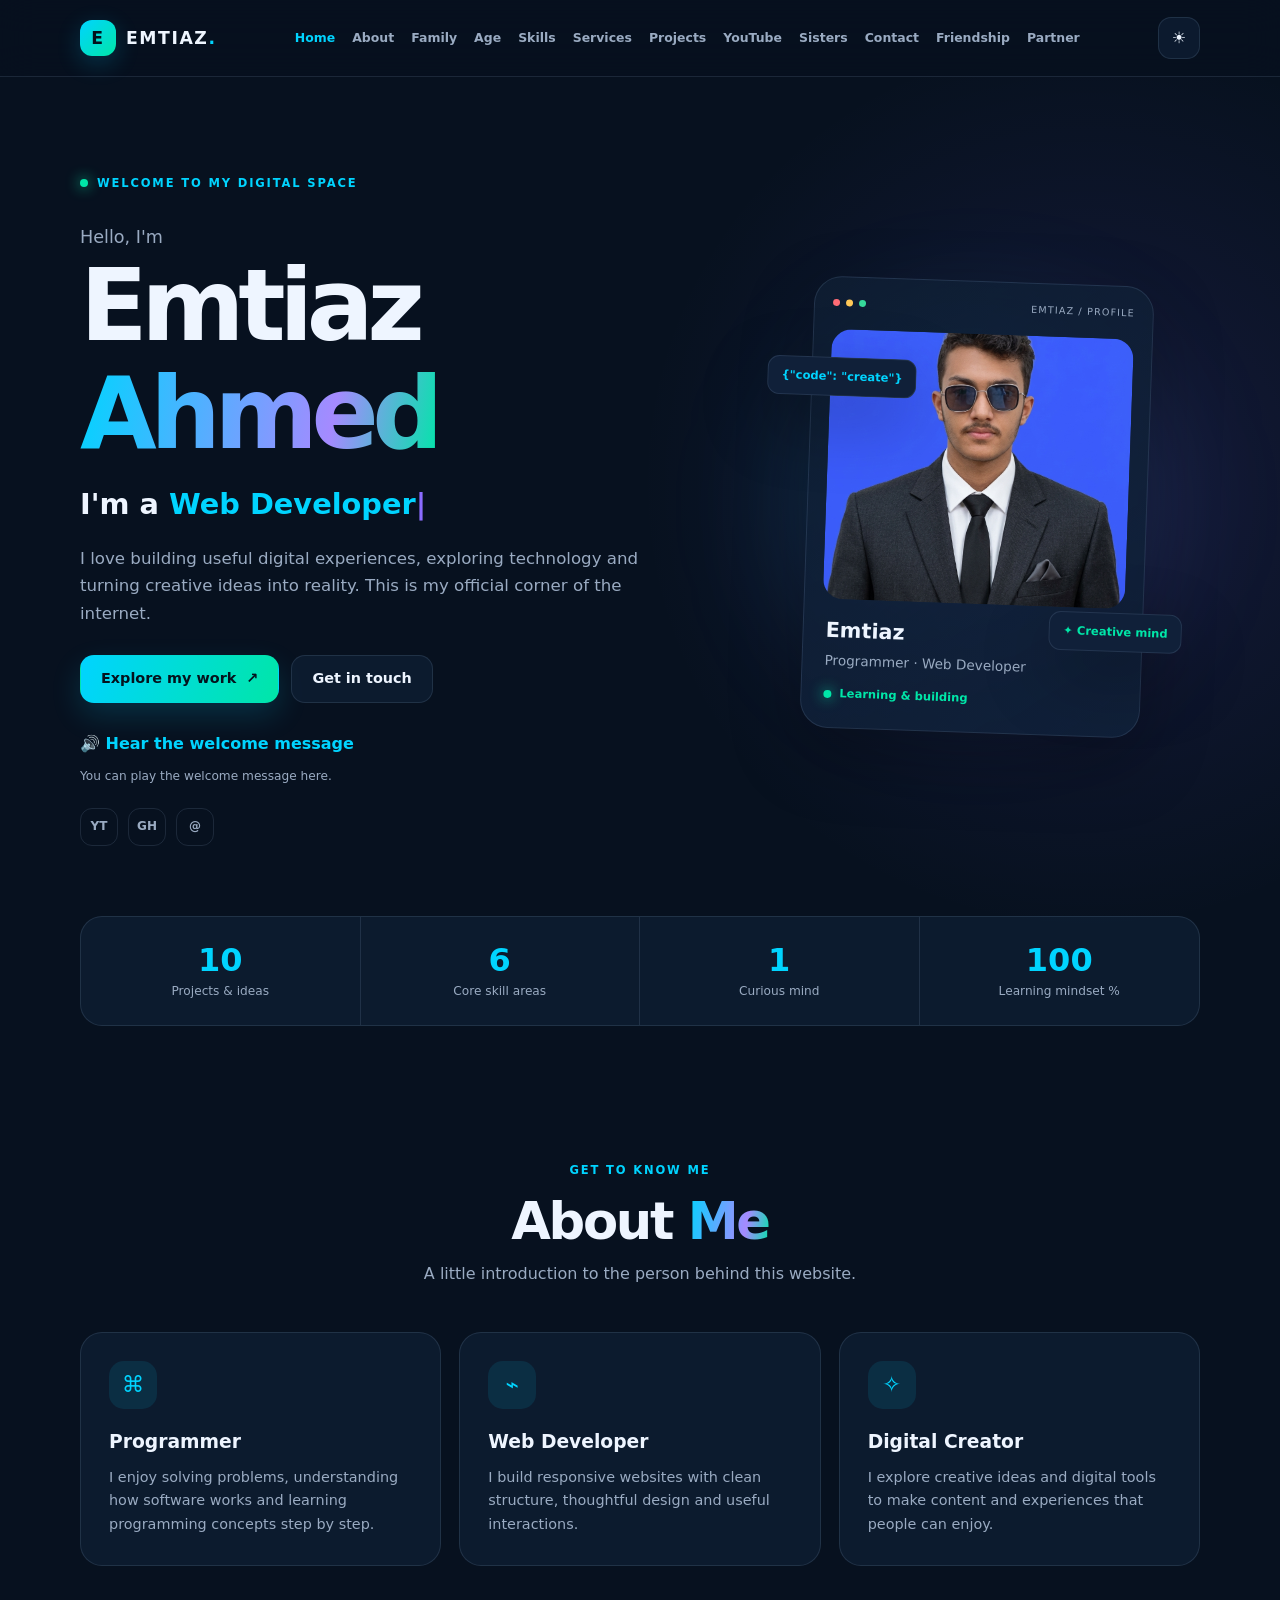
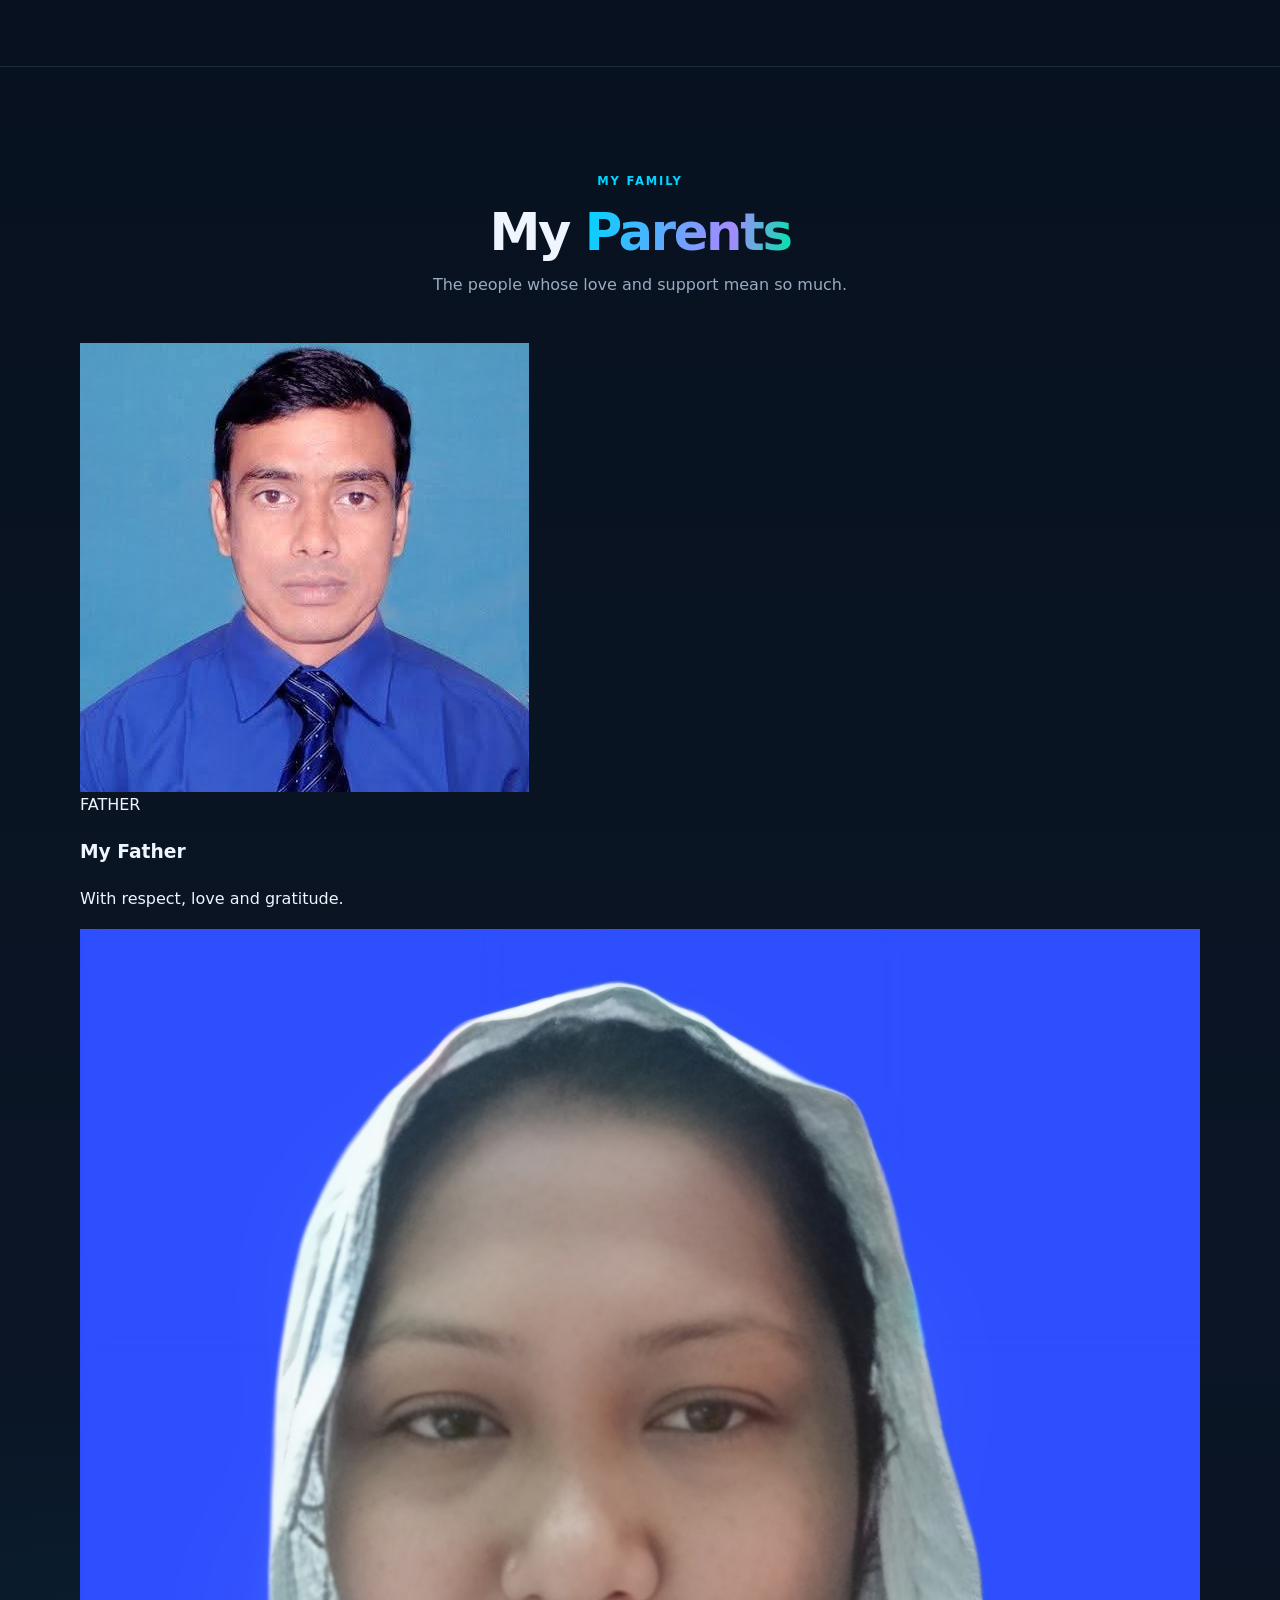
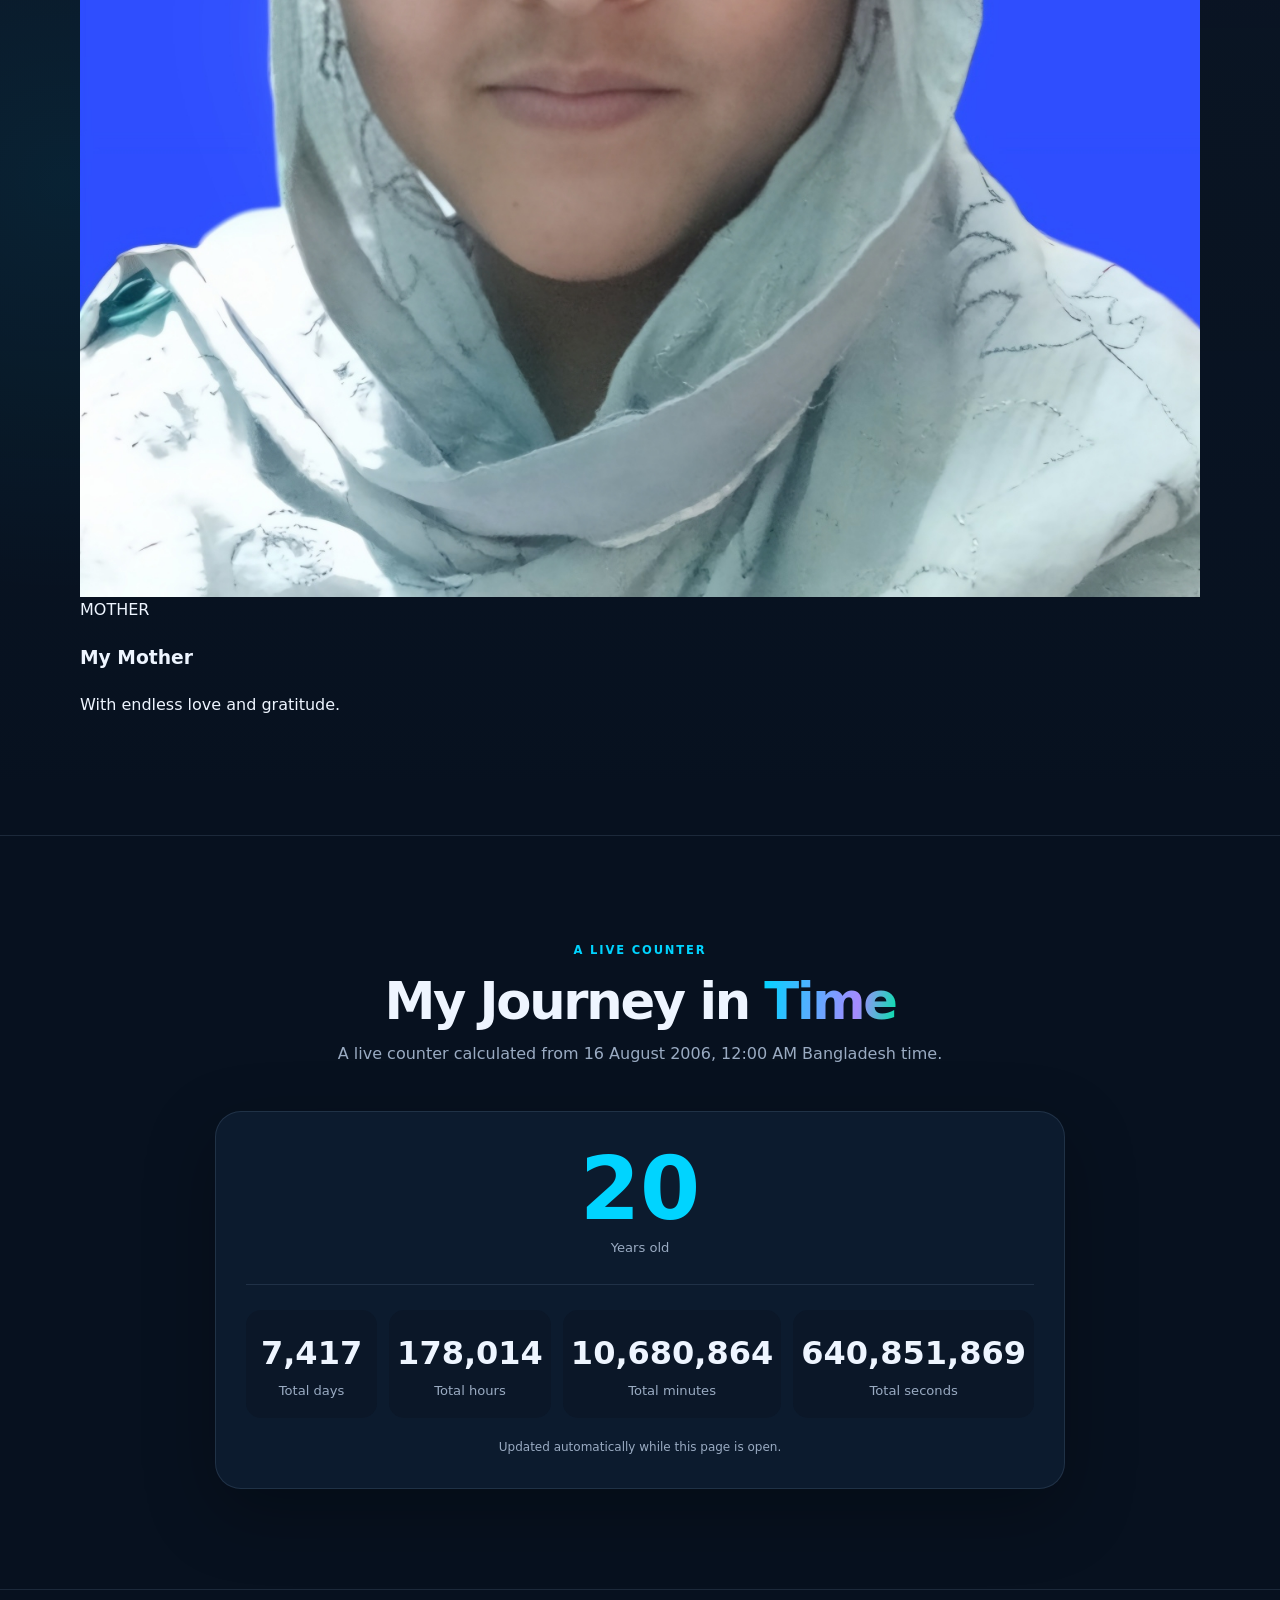
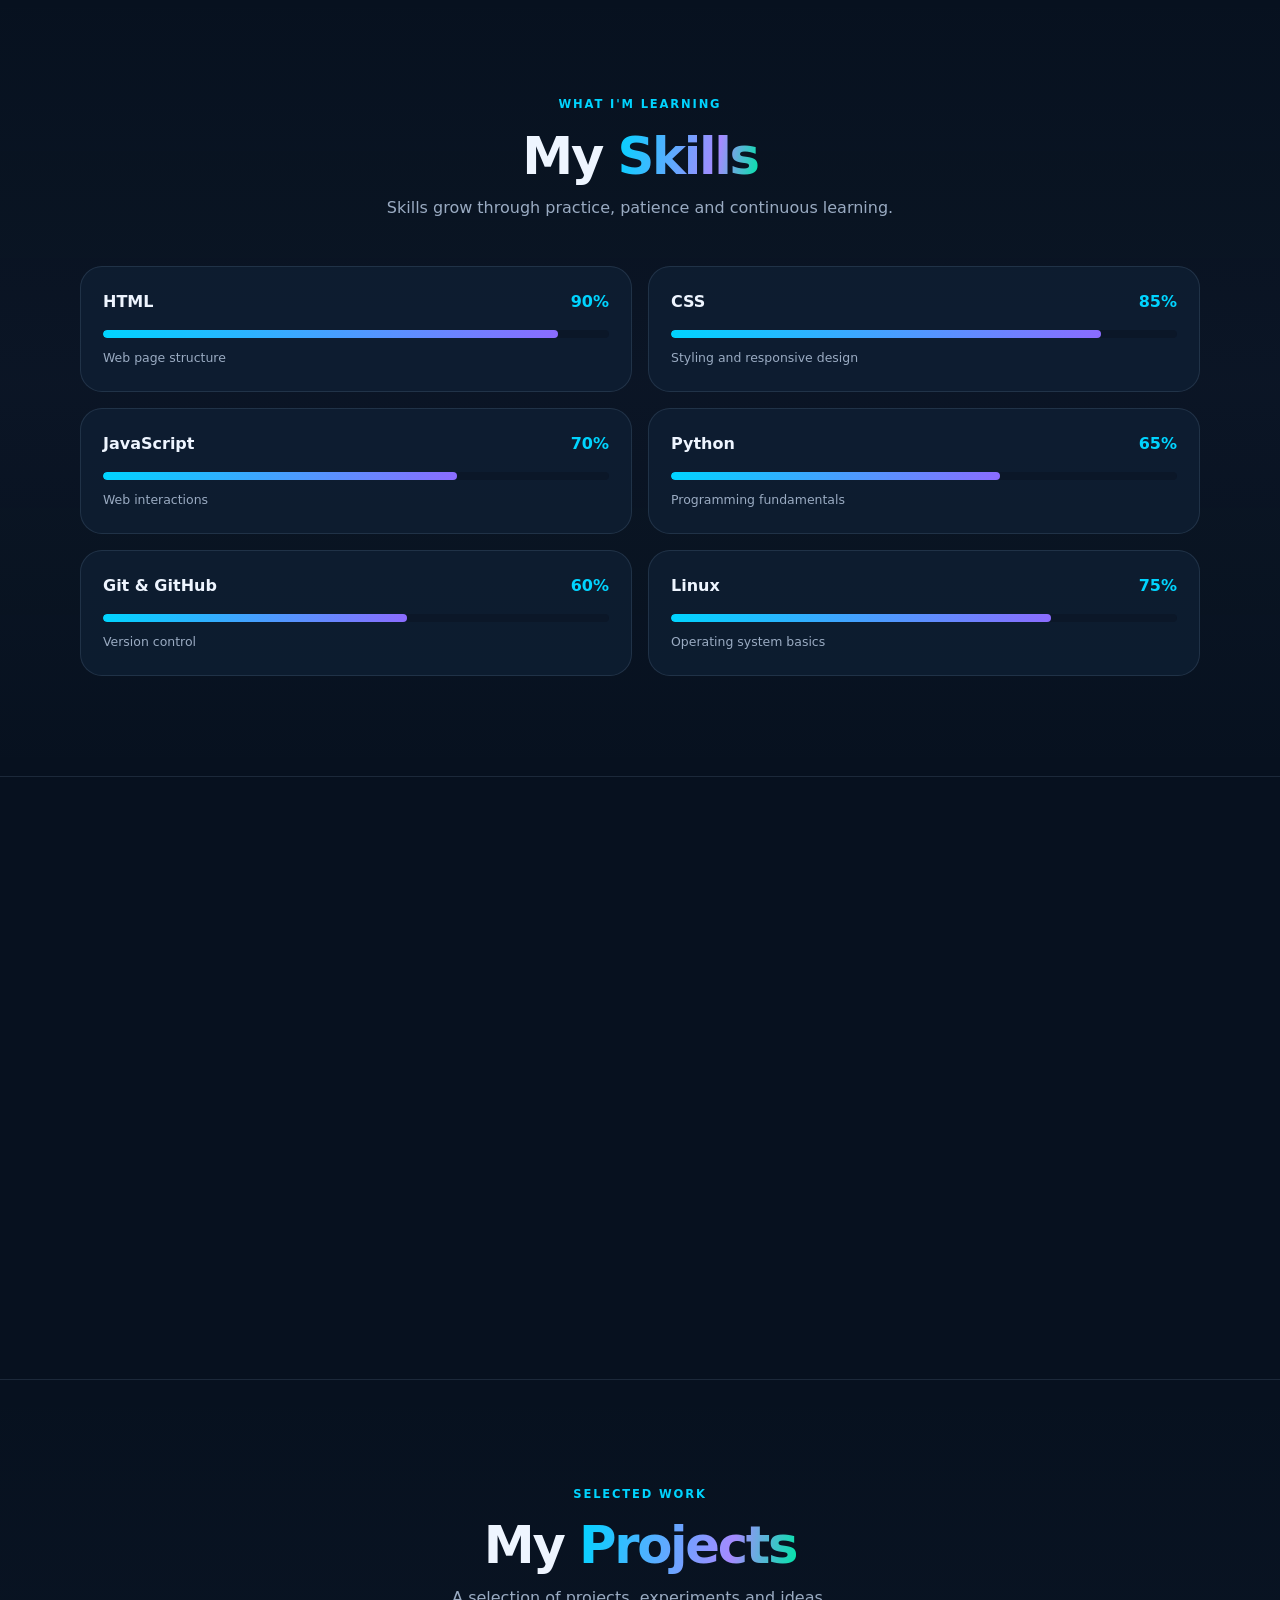
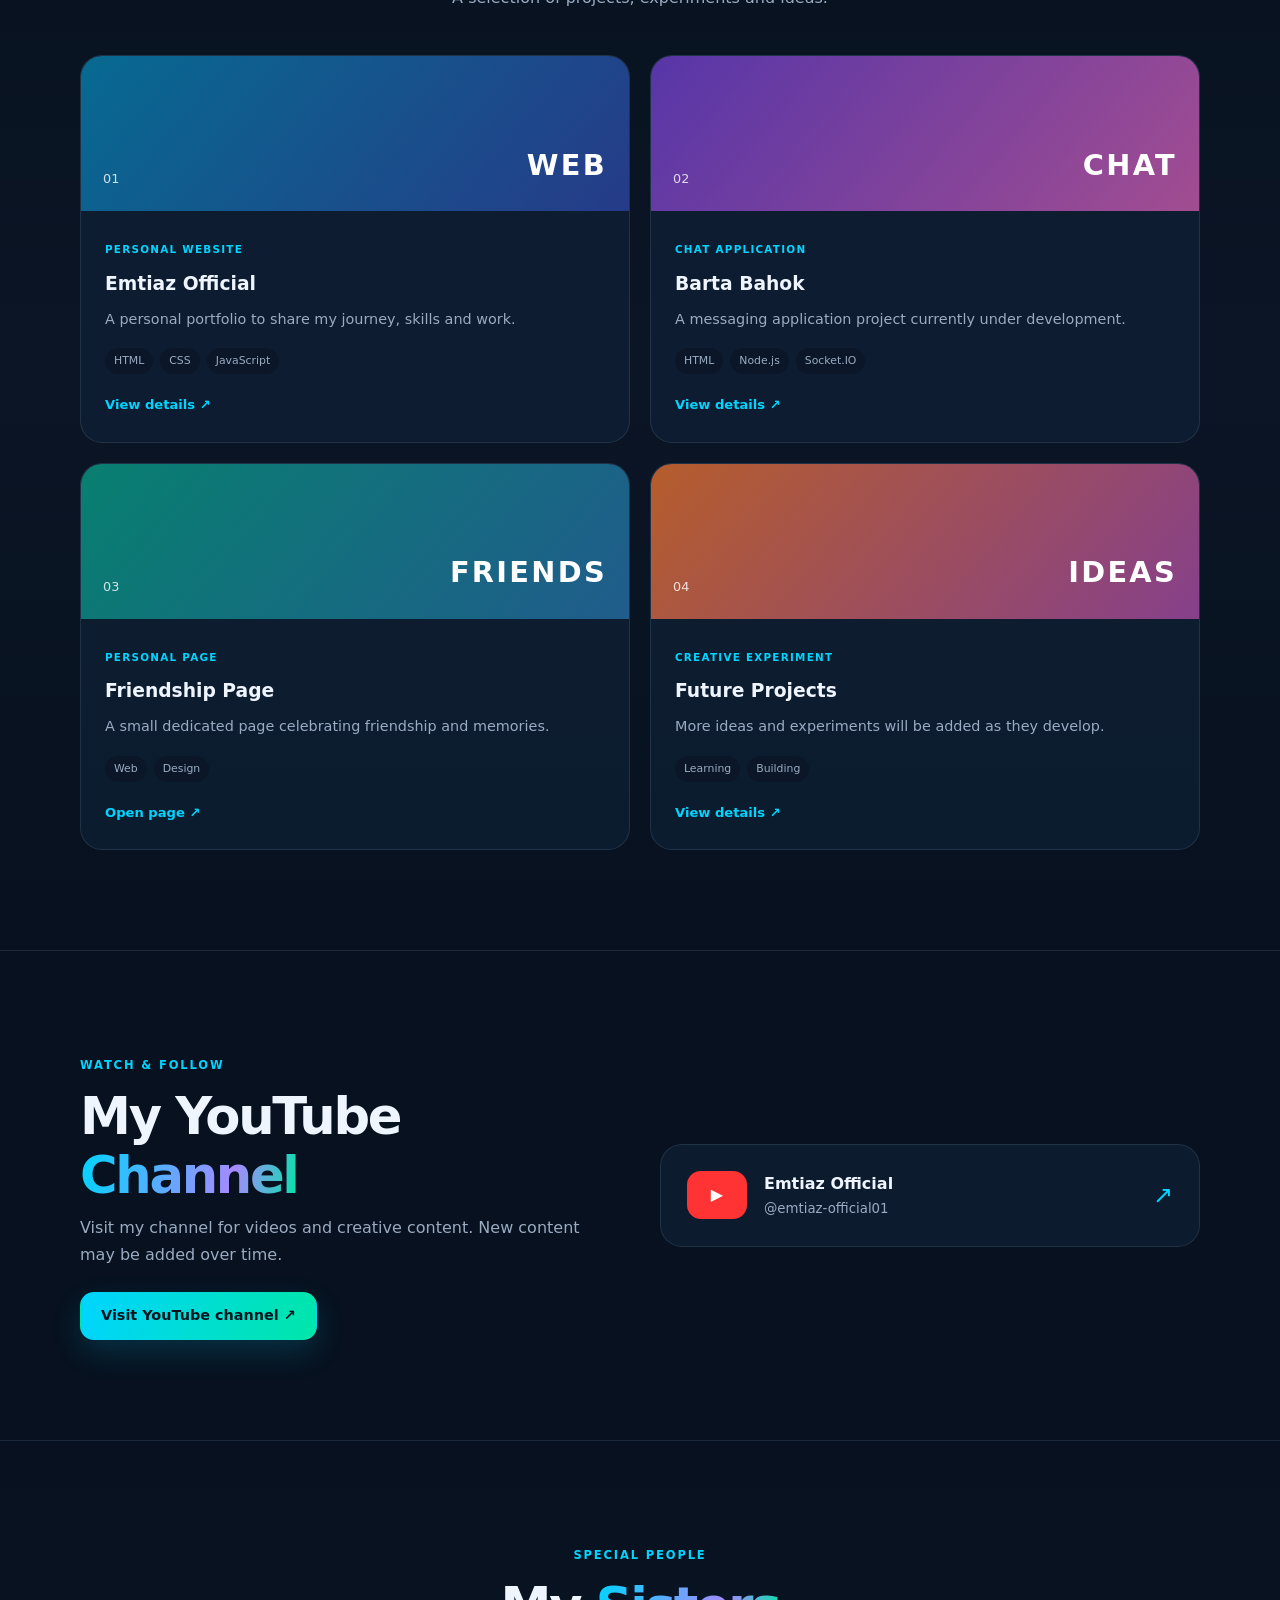
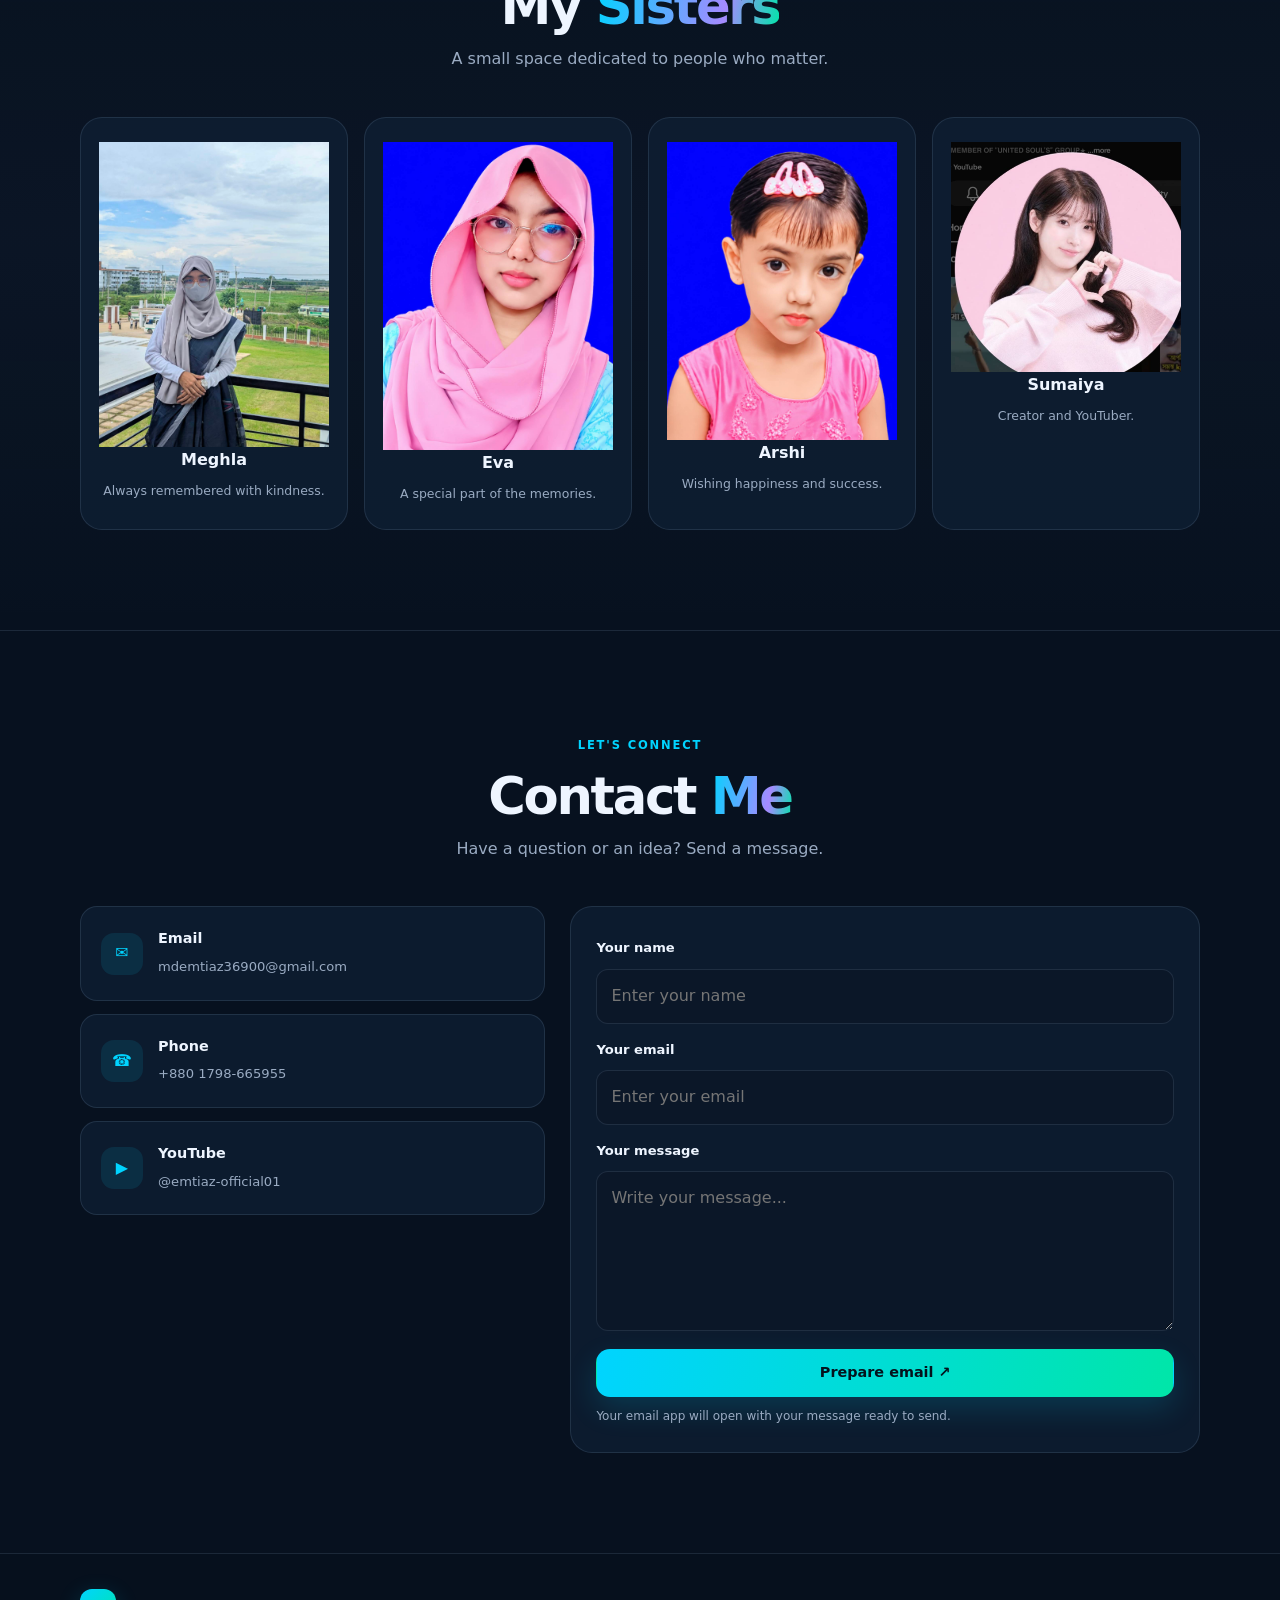
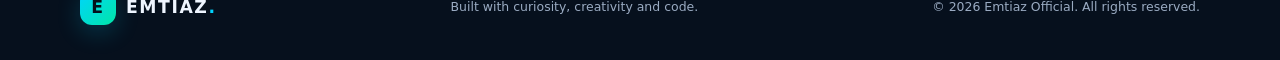
==== commit 56a11068: "Update index.html" ====
--- a/index.html
+++ b/index.html
@@ -4,84 +4,23 @@
   <meta charset="UTF-8">
   <meta name="viewport" content="width=device-width, initial-scale=1.0">
   <meta name="referrer" content="strict-origin-when-cross-origin">
-  <meta http-equiv="Content-Security-Policy" content="default-src 'self'; script-src 'self'; style-src 'self' 'unsafe-inline'; img-src 'self' data:; font-src 'self'; connect-src 'self'; object-src 'none'; base-uri 'self'; form-action 'self' mailto:; upgrade-insecure-requests">
-  <meta name="description" content="The official website of Emtiaz — programmer, web developer and digital creator from Bangladesh. Explore projects, skills and contact information.">
+  <meta name="description" content="The official website of Emtiaz — programmer, web developer and digital creator from Bangladesh.">
   <meta name="keywords" content="Emtiaz, programmer, web developer, Bangladesh, digital creator, portfolio">
   <meta name="author" content="Emtiaz">
   <meta name="robots" content="index, follow">
   <link rel="canonical" href="https://imtiaz96.github.io/">
-  <meta name="theme-color" content="#07111f">
+  <meta name="theme-color" content="#080d19">
+  <meta http-equiv="Content-Security-Policy" content="default-src 'self'; script-src 'self'; style-src 'self' 'unsafe-inline'; img-src 'self' data:; font-src 'self'; connect-src 'self'; object-src 'none'; base-uri 'self'; form-action 'self' mailto:; upgrade-insecure-requests">
   <title>Emtiaz Official | Programmer &amp; Web Developer</title>
   <link rel="icon" href="favicon.svg" type="image/svg+xml">
   <link rel="stylesheet" href="style.css">
   <script src="script.js" defer></script>
-
-  <style>
-    .family-photos {
-      display: flex;
-      justify-content: center;
-      align-items: flex-start;
-      gap: 18px;
-      margin: 18px auto;
-      width: 100%;
-    }
-
-    .family-heading {
-      text-align: center;
-      margin: 18px 0 12px;
-      color: var(--text-primary, #fff);
-      font-size: 16px;
-      font-weight: 700;
-      letter-spacing: 1px;
-    }
-
-    .family-person {
-      width: 85px;
-      text-align: center;
-    }
-
-    .family-person img {
-      display: block;
-      width: 70px;
-      height: 70px;
-      margin: 0 auto 7px;
-      object-fit: cover;
-      border-radius: 50%;
-      border: 3px solid var(--primary, #00d4ff);
-      box-shadow: 0 5px 18px rgba(0,212,255,.18);
-    }
-
-    .family-person strong {
-      display: block;
-      color: var(--text-primary, #fff);
-      font-size: 13px;
-    }
-
-    .sister-photo {
-      display: block;
-      width: 100%;
-      height: 190px;
-      object-fit: cover;
-      object-position: center;
-      border-radius: 14px;
-      margin-bottom: 14px;
-    }
-
-    @media(max-width:480px) {
-      .family-photos {
-        gap: 12px;
-      }
-
-      .family-person img {
-        width: 65px;
-        height: 65px;
-      }
-    }
-  </style>
 </head>
 
 <body>
   <a class="skip-link" href="#main">Skip to content</a>
+  <div class="ambient ambient-one"></div>
+  <div class="ambient ambient-two"></div>
 
   <header class="site-header">
     <nav class="navbar container" aria-label="Main navigation">
@@ -90,13 +29,15 @@
         <span>EMTIAZ<span class="brand-accent">.</span></span>
       </a>
 
-      <button class="menu-toggle" id="menuToggle" type="button" aria-label="Open navigation menu" aria-controls="navMenu" aria-expanded="false">
+      <button class="menu-toggle" id="menuToggle" type="button"
+        aria-label="Open navigation menu" aria-controls="navMenu" aria-expanded="false">
         <span></span><span></span><span></span>
       </button>
 
       <div class="nav-menu" id="navMenu">
         <a href="#home" class="active">Home</a>
         <a href="#about">About</a>
+        <a href="#family">Family</a>
         <a href="#age">Age</a>
         <a href="#skills">Skills</a>
         <a href="#services">Services</a>
@@ -109,12 +50,14 @@
       </div>
 
       <div class="nav-actions">
-        <button class="icon-button" id="themeToggle" type="button" aria-label="Switch to light mode" title="Light mode">☀️</button>
+        <button class="icon-button" id="themeToggle" type="button"
+          aria-label="Switch to light mode" title="Light mode">☀️</button>
       </div>
     </nav>
   </header>
 
   <main id="main">
+    <!-- HERO -->
     <section class="hero section-shell" id="home">
       <div class="container hero-grid">
         <div class="hero-content scroll-reveal">
@@ -122,18 +65,25 @@
           <p class="hero-kicker">Hello, I'm</p>
           <h1>Emtiaz <span class="gradient-text">Ahmed</span></h1>
           <h2 class="hero-role">I'm a <span id="typingText">Programmer</span><span class="typing-cursor">|</span></h2>
+
           <p class="hero-description">
-            I love building useful digital experiences, exploring technology and turning creative ideas into reality.
-            This is my official corner of the internet.
+            I love building useful digital experiences, exploring technology
+            and turning creative ideas into reality. This is my official
+            corner of the internet.
           </p>
+
           <div class="hero-actions">
             <a class="button button-primary" href="#projects">Explore my work <span aria-hidden="true">↗</span></a>
             <a class="button button-secondary" href="#contact">Get in touch</a>
           </div>
+
           <button class="voice-button" id="welcomeVoiceBtn" type="button">
             <span aria-hidden="true">🔊</span> Hear the welcome message
           </button>
-          <p class="voice-note" id="voiceStatus" aria-live="polite">You can play the welcome message here.</p>
+          <p class="voice-note" id="voiceStatus" aria-live="polite">
+            You can play the welcome message here.
+          </p>
+
           <div class="social-row" aria-label="Social links">
             <a href="https://www.youtube.com/@emtiaz-official01" target="_blank" rel="noopener noreferrer" aria-label="YouTube">YT</a>
             <a href="https://github.com/ImtiAz9-6" target="_blank" rel="noopener noreferrer" aria-label="GitHub">GH</a>
@@ -144,25 +94,14 @@
         <div class="hero-visual scroll-reveal">
           <div class="hero-glow"></div>
           <div class="hero-card">
-            <div class="hero-card-top"><span></span><span></span><span></span><small>EMTIAZ / PROFILE</small></div>
+            <div class="hero-card-top">
+              <span></span><span></span><span></span>
+              <small>EMTIAZ / PROFILE</small>
+            </div>
 
             <div class="profile-image-wrap">
-              <img class="profile-image" src="profile.jpg" alt="Emtiaz profile" onerror="this.hidden=true; this.nextElementSibling.hidden=false">
+              <img class="profile-image" src="profile.jpg" alt="Emtiaz profile photo">
               <div class="image-fallback" hidden>E</div>
-            </div>
-
-            <h4 class="family-heading">My Parents</h4>
-
-            <div class="family-photos">
-              <div class="family-person">
-                <img src="assets/abbu.jpg" alt="Father" loading="lazy">
-                <strong>Father</strong>
-              </div>
-
-              <div class="family-person">
-                <img src="assets/ammu.jpg" alt="Mother" loading="lazy">
-                <strong>Mother</strong>
-              </div>
             </div>
 
             <div class="profile-caption">
@@ -178,123 +117,368 @@
       </div>
     </section>
 
+    <!-- HIGHLIGHTS -->
     <section class="stats-section container" aria-label="Portfolio highlights">
       <div class="stats-grid">
-        <article class="stat-card"><strong class="stat-number" data-target="10">0</strong><span>Projects &amp; ideas</span></article>
-        <article class="stat-card"><strong class="stat-number" data-target="6">0</strong><span>Core skill areas</span></article>
-        <article class="stat-card"><strong class="stat-number" data-target="1">0</strong><span>Curious mind</span></article>
-        <article class="stat-card"><strong class="stat-number" data-target="100">0</strong><span>Learning mindset %</span></article>
-      </div>
-    </section>
-
+        <article class="stat-card">
+          <strong class="stat-number" data-target="10">0</strong>
+          <span>Projects &amp; ideas</span>
+        </article>
+        <article class="stat-card">
+          <strong class="stat-number" data-target="6">0</strong>
+          <span>Core skill areas</span>
+        </article>
+        <article class="stat-card">
+          <strong class="stat-number" data-target="1">0</strong>
+          <span>Curious mind</span>
+        </article>
+        <article class="stat-card">
+          <strong class="stat-number" data-target="100">0</strong>
+          <span>Learning mindset %</span>
+        </article>
+      </div>
+    </section>
+
+    <!-- ABOUT -->
     <section class="section container" id="about">
       <div class="section-heading scroll-reveal">
         <span class="eyebrow">GET TO KNOW ME</span>
         <h2>About <span class="gradient-text">Me</span></h2>
         <p>A little introduction to the person behind this website.</p>
       </div>
+
       <div class="about-grid">
-        <article class="about-card scroll-reveal"><div class="card-icon">⌘</div><h3>Programmer</h3><p>I enjoy solving problems, understanding how software works and learning programming concepts step by step.</p></article>
-        <article class="about-card scroll-reveal"><div class="card-icon">⌁</div><h3>Web Developer</h3><p>I build responsive websites with clean structure, thoughtful design and useful interactions.</p></article>
-        <article class="about-card scroll-reveal"><div class="card-icon">✧</div><h3>Digital Creator</h3><p>I explore creative ideas and digital tools to make content and experiences that people can enjoy.</p></article>
-      </div>
-    </section>
-
-    <section class="section section-alt" id="age">
+        <article class="about-card scroll-reveal">
+          <div class="card-icon">⌘</div>
+          <h3>Programmer</h3>
+          <p>I enjoy solving problems, understanding how software works and learning programming concepts step by step.</p>
+        </article>
+        <article class="about-card scroll-reveal">
+          <div class="card-icon">⌁</div>
+          <h3>Web Developer</h3>
+          <p>I build responsive websites with clean structure, thoughtful design and useful interactions.</p>
+        </article>
+        <article class="about-card scroll-reveal">
+          <div class="card-icon">✧</div>
+          <h3>Digital Creator</h3>
+          <p>I explore creative ideas and digital tools to make content and experiences that people can enjoy.</p>
+        </article>
+      </div>
+    </section>
+
+    <!-- PARENTS -->
+    <section class="section section-alt" id="family">
       <div class="container">
         <div class="section-heading scroll-reveal">
-          <span class="eyebrow">A LIVE COUNTER</span>
-          <h2>My Journey in <span class="gradient-text">Time</span></h2>
-          <p>A live counter calculated from 16 August 2006, 12:00 AM Bangladesh time.</p>
-        </div>
-        <div class="age-panel scroll-reveal">
-          <div class="age-highlight"><strong id="ageYears">—</strong><span>Years old</span></div>
-          <div class="age-grid">
-            <div class="age-counter-box"><strong id="ageDays">—</strong><span>Total days</span></div>
-            <div class="age-counter-box"><strong id="ageHours">—</strong><span>Total hours</span></div>
-            <div class="age-counter-box"><strong id="ageMinutes">—</strong><span>Total minutes</span></div>
-            <div class="age-counter-box"><strong id="ageSeconds">—</strong><span>Total seconds</span></div>
-          </div>
-          <p class="age-footnote">Updated automatically while this page is open.</p>
-        </div>
-      </div>
-    </section>
-
-    <section class="section container" id="skills">
-      <div class="section-heading scroll-reveal"><span class="eyebrow">WHAT I'M LEARNING</span><h2>My <span class="gradient-text">Skills</span></h2><p>Skills grow through practice, patience and continuous learning.</p></div>
-      <div class="skills-grid">
-        <article class="skill-card scroll-reveal"><div class="skill-top"><h3>HTML</h3><span>90%</span></div><div class="skill-track"><span style="--skill:90%"></span></div><p>Web page structure</p></article>
-        <article class="skill-card scroll-reveal"><div class="skill-top"><h3>CSS</h3><span>85%</span></div><div class="skill-track"><span style="--skill:85%"></span></div><p>Styling and responsive design</p></article>
-        <article class="skill-card scroll-reveal"><div class="skill-top"><h3>JavaScript</h3><span>70%</span></div><div class="skill-track"><span style="--skill:70%"></span></div><p>Web interactions</p></article>
-        <article class="skill-card scroll-reveal"><div class="skill-top"><h3>Python</h3><span>65%</span></div><div class="skill-track"><span style="--skill:65%"></span></div><p>Programming fundamentals</p></article>
-        <article class="skill-card scroll-reveal"><div class="skill-top"><h3>Git &amp; GitHub</h3><span>60%</span></div><div class="skill-track"><span style="--skill:60%"></span></div><p>Version control</p></article>
-        <article class="skill-card scroll-reveal"><div class="skill-top"><h3>Linux</h3><span>75%</span></div><div class="skill-track"><span style="--skill:75%"></span></div><p>Operating system basics</p></article>
-      </div>
-    </section>
-
-    <section class="section section-alt" id="services">
+          <span class="eyebrow">MY FAMILY</span>
+          <h2>My <span class="gradient-text">Parents</span></h2>
+          <p>The people whose love and support mean so much.</p>
+        </div>
+
+        <div class="parents-grid">
+          <article class="family-card scroll-reveal">
+            <div class="family-image-wrap">
+              <img src="assets/abbu.jpg" alt="My Father" loading="lazy">
+              <div class="image-fallback" hidden>A</div>
+            </div>
+            <div class="family-caption">
+              <span class="family-label">FATHER</span>
+              <h3>My Father</h3>
+              <p>With respect, love and gratitude.</p>
+            </div>
+          </article>
+
+          <article class="family-card scroll-reveal">
+            <div class="family-image-wrap">
+              <img src="assets/ammu.jpg" alt="My Mother" loading="lazy">
+              <div class="image-fallback" hidden>M</div>
+            </div>
+            <div class="family-caption">
+              <span class="family-label">MOTHER</span>
+              <h3>My Mother</h3>
+              <p>With endless love and gratitude.</p>
+            </div>
+          </article>
+        </div>
+      </div>
+    </section>
+
+    <!-- AGE -->
+    <section class="section container" id="age">
+      <div class="section-heading scroll-reveal">
+        <span class="eyebrow">A LIVE COUNTER</span>
+        <h2>My Journey in <span class="gradient-text">Time</span></h2>
+        <p>A live counter calculated from 16 August 2006, 12:00 AM Bangladesh time.</p>
+      </div>
+
+      <div class="age-panel scroll-reveal">
+        <div class="age-highlight">
+          <strong id="ageYears">—</strong>
+          <span>Years old</span>
+        </div>
+        <div class="age-grid">
+          <div class="age-counter-box"><strong id="ageDays">—</strong><span>Total days</span></div>
+          <div class="age-counter-box"><strong id="ageHours">—</strong><span>Total hours</span></div>
+          <div class="age-counter-box"><strong id="ageMinutes">—</strong><span>Total minutes</span></div>
+          <div class="age-counter-box"><strong id="ageSeconds">—</strong><span>Total seconds</span></div>
+        </div>
+        <p class="age-footnote">Updated automatically while this page is open.</p>
+      </div>
+    </section>
+
+    <!-- SKILLS -->
+    <section class="section section-alt" id="skills">
       <div class="container">
-        <div class="section-heading scroll-reveal"><span class="eyebrow">WHAT I CAN DO</span><h2>My <span class="gradient-text">Services</span></h2><p>Creative and technical help for digital ideas and projects.</p></div>
-        <div class="services-grid">
-          <article class="service-card scroll-reveal"><div class="card-icon">▣</div><h3>Web Development</h3><p>Responsive personal websites and clean web interfaces.</p></article>
-          <article class="service-card scroll-reveal"><div class="card-icon">⌘</div><h3>Programming</h3><p>Small programming projects and beginner-friendly solutions.</p></article>
-          <article class="service-card scroll-reveal"><div class="card-icon">✧</div><h3>Digital Design</h3><p>Simple, modern visual ideas for digital projects.</p></article>
-          <article class="service-card scroll-reveal"><div class="card-icon">◈</div><h3>Digital Projects</h3><p>Turning ideas into practical prototypes and experiments.</p></article>
-        </div>
-      </div>
-    </section>
-
-    <section class="section container" id="projects">
-      <div class="section-heading scroll-reveal"><span class="eyebrow">SELECTED WORK</span><h2>My <span class="gradient-text">Projects</span></h2><p>A selection of projects, experiments and ideas.</p></div>
-      <div class="projects-grid">
-        <article class="project-card scroll-reveal"><div class="project-art art-blue"><span>01</span><b>WEB</b></div><div class="project-content"><span class="project-type">PERSONAL WEBSITE</span><h3>Emtiaz Official</h3><p>A personal portfolio to share my journey, skills and work.</p><div class="project-tags"><span>HTML</span><span>CSS</span><span>JavaScript</span></div><button class="text-button project-details-btn" type="button" data-title="Emtiaz Official" data-description="A personal portfolio website featuring an introduction, live age counter, skills, projects, YouTube and contact information.">View details ↗</button></div></article>
-        <article class="project-card scroll-reveal"><div class="project-art art-purple"><span>02</span><b>CHAT</b></div><div class="project-content"><span class="project-type">CHAT APPLICATION</span><h3>Barta Bahok</h3><p>A messaging application project currently under development.</p><div class="project-tags"><span>HTML</span><span>Node.js</span><span>Socket.IO</span></div><button class="text-button project-details-btn" type="button" data-title="Barta Bahok" data-description="A chat application project focused on building a clear interface and learning real-time messaging technology.">View details ↗</button></div></article>
-        <article class="project-card scroll-reveal"><div class="project-art art-green"><span>03</span><b>FRIENDS</b></div><div class="project-content"><span class="project-type">PERSONAL PAGE</span><h3>Friendship Page</h3><p>A small dedicated page celebrating friendship and memories.</p><div class="project-tags"><span>Web</span><span>Design</span></div><a class="text-button" href="friendship.html">Open page ↗</a></div></article>
-        <article class="project-card scroll-reveal"><div class="project-art art-orange"><span>04</span><b>IDEAS</b></div><div class="project-content"><span class="project-type">CREATIVE EXPERIMENT</span><h3>Future Projects</h3><p>More ideas and experiments will be added as they develop.</p><div class="project-tags"><span>Learning</span><span>Building</span></div><button class="text-button project-details-btn" type="button" data-title="Future Projects" data-description="This space is reserved for upcoming experiments, learning projects and new ideas.">View details ↗</button></div></article>
-      </div>
-    </section>
-
-    <section class="section section-alt" id="youtube">
-      <div class="container youtube-layout scroll-reveal">
-        <div><span class="eyebrow">WATCH &amp; FOLLOW</span><h2>My YouTube <span class="gradient-text">Channel</span></h2><p>Visit my channel for videos and creative content. New content may be added over time.</p><a class="button button-primary" href="https://www.youtube.com/@emtiaz-official01" target="_blank" rel="noopener noreferrer">Visit YouTube channel ↗</a></div>
-        <a class="youtube-card" href="https://www.youtube.com/@emtiaz-official01" target="_blank" rel="noopener noreferrer" aria-label="Open Emtiaz Official YouTube channel"><span class="youtube-play">▶</span><span><strong>Emtiaz Official</strong><small>@emtiaz-official01</small></span><span class="youtube-arrow">↗</span></a>
-      </div>
-    </section>
-
-    <section class="section container" id="sisters">
-      <div class="section-heading scroll-reveal"><span class="eyebrow">SPECIAL PEOPLE</span><h2>My <span class="gradient-text">Sisters</span></h2><p>A small space dedicated to people who matter.</p></div>
-      <div class="sisters-grid">
-        <article class="sister-card scroll-reveal"><img class="sister-photo" src="assets/meghla.jpg" alt="Meghla" loading="lazy"><h3>Meghla</h3><p>Always remembered with kindness.</p></article>
-        <article class="sister-card scroll-reveal"><img class="sister-photo" src="assets/eva.png" alt="Eva" loading="lazy"><h3>Eva</h3><p>A special part of the memories.</p></article>
-        <article class="sister-card scroll-reveal"><img class="sister-photo" src="assets/arshi.png" alt="Arshi" loading="lazy"><h3>Arshi</h3><p>Wishing happiness and success.</p></article>
-        <article class="sister-card scroll-reveal"><img class="sister-photo" src="assets/sumaiya.jpg" alt="Sumaiya" loading="lazy"><h3>Sumaiya</h3><p>Creator and YouTuber.</p></article>
-      </div>
-    </section>
-
-    <section class="section section-alt" id="contact">
+        <div class="section-heading scroll-reveal">
+          <span class="eyebrow">WHAT I'M LEARNING</span>
+          <h2>My <span class="gradient-text">Skills</span></h2>
+          <p>Skills grow through practice, patience and continuous learning.</p>
+        </div>
+
+        <div class="skills-grid">
+          <article class="skill-card scroll-reveal">
+            <div class="skill-top"><h3>HTML</h3><span>90%</span></div>
+            <div class="skill-track"><span style="--skill:90%"></span></div>
+            <p>Web page structure</p>
+          </article>
+          <article class="skill-card scroll-reveal">
+            <div class="skill-top"><h3>CSS</h3><span>85%</span></div>
+            <div class="skill-track"><span style="--skill:85%"></span></div>
+            <p>Styling and responsive design</p>
+          </article>
+          <article class="skill-card scroll-reveal">
+            <div class="skill-top"><h3>JavaScript</h3><span>70%</span></div>
+            <div class="skill-track"><span style="--skill:70%"></span></div>
+            <p>Web interactions</p>
+          </article>
+          <article class="skill-card scroll-reveal">
+            <div class="skill-top"><h3>Python</h3><span>65%</span></div>
+            <div class="skill-track"><span style="--skill:65%"></span></div>
+            <p>Programming fundamentals</p>
+          </article>
+          <article class="skill-card scroll-reveal">
+            <div class="skill-top"><h3>Git &amp; GitHub</h3><span>60%</span></div>
+            <div class="skill-track"><span style="--skill:60%"></span></div>
+            <p>Version control</p>
+          </article>
+          <article class="skill-card scroll-reveal">
+            <div class="skill-top"><h3>Linux</h3><span>75%</span></div>
+            <div class="skill-track"><span style="--skill:75%"></span></div>
+            <p>Operating system basics</p>
+          </article>
+        </div>
+      </div>
+    </section>
+
+    <!-- SERVICES -->
+    <section class="section container" id="services">
+      <div class="section-heading scroll-reveal">
+        <span class="eyebrow">WHAT I CAN DO</span>
+        <h2>My <span class="gradient-text">Services</span></h2>
+        <p>Creative and technical help for digital ideas and projects.</p>
+      </div>
+
+      <div class="services-grid">
+        <article class="service-card scroll-reveal">
+          <div class="card-icon">▣</div><h3>Web Development</h3>
+          <p>Responsive personal websites and clean web interfaces.</p>
+        </article>
+        <article class="service-card scroll-reveal">
+          <div class="card-icon">⌘</div><h3>Programming</h3>
+          <p>Small programming projects and beginner-friendly solutions.</p>
+        </article>
+        <article class="service-card scroll-reveal">
+          <div class="card-icon">✧</div><h3>Digital Design</h3>
+          <p>Simple, modern visual ideas for digital projects.</p>
+        </article>
+        <article class="service-card scroll-reveal">
+          <div class="card-icon">◈</div><h3>Digital Projects</h3>
+          <p>Turning ideas into practical prototypes and experiments.</p>
+        </article>
+      </div>
+    </section>
+
+    <!-- PROJECTS -->
+    <section class="section section-alt" id="projects">
       <div class="container">
-        <div class="section-heading scroll-reveal"><span class="eyebrow">LET'S CONNECT</span><h2>Contact <span class="gradient-text">Me</span></h2><p>Have a question or an idea? Send a message.</p></div>
-        <div class="contact-layout">
-          <div class="contact-info scroll-reveal">
-            <article class="contact-card"><span class="contact-icon">✉</span><div><h3>Email</h3><a href="mailto:mdemtiaz36900@gmail.com">mdemtiaz36900@gmail.com</a></div></article>
-            <article class="contact-card"><span class="contact-icon">☎</span><div><h3>Phone</h3><a href="tel:+8801798665955">+880 1798-665955</a></div></article>
-            <article class="contact-card"><span class="contact-icon">▶</span><div><h3>YouTube</h3><a href="https://www.youtube.com/@emtiaz-official01" target="_blank" rel="noopener noreferrer">@emtiaz-official01</a></div></article>
-          </div>
-          <form class="contact-form scroll-reveal" id="contactForm">
-            <label for="contactName">Your name</label><input id="contactName" name="name" type="text" autocomplete="name" maxlength="80" required placeholder="Enter your name">
-            <label for="contactEmail">Your email</label><input id="contactEmail" name="email" type="email" autocomplete="email" maxlength="120" required placeholder="Enter your email">
-            <label for="contactMessage">Your message</label><textarea id="contactMessage" name="message" rows="5" maxlength="3000" required placeholder="Write your message..."></textarea>
-            <button class="button button-primary" type="submit">Prepare email ↗</button>
-            <p class="form-message" id="formMessage" role="status" aria-live="polite">Your email app will open with your message ready to send.</p>
-          </form>
-        </div>
+        <div class="section-heading scroll-reveal">
+          <span class="eyebrow">SELECTED WORK</span>
+          <h2>My <span class="gradient-text">Projects</span></h2>
+          <p>A selection of projects, experiments and ideas.</p>
+        </div>
+
+        <div class="projects-grid">
+          <article class="project-card scroll-reveal">
+            <div class="project-art art-blue"><span>01</span><b>WEB</b></div>
+            <div class="project-content">
+              <span class="project-type">PERSONAL WEBSITE</span>
+              <h3>Emtiaz Official</h3>
+              <p>A personal portfolio to share my journey, skills and work.</p>
+              <div class="project-tags"><span>HTML</span><span>CSS</span><span>JavaScript</span></div>
+              <button class="text-button project-details-btn" type="button"
+                data-title="Emtiaz Official"
+                data-description="A personal portfolio website featuring an introduction, live age counter, family, skills, projects, YouTube and contact information.">View details ↗</button>
+            </div>
+          </article>
+
+          <article class="project-card scroll-reveal">
+            <div class="project-art art-purple"><span>02</span><b>CHAT</b></div>
+            <div class="project-content">
+              <span class="project-type">CHAT APPLICATION</span>
+              <h3>Barta Bahok</h3>
+              <p>A messaging application project currently under development.</p>
+              <div class="project-tags"><span>HTML</span><span>Node.js</span><span>Socket.IO</span></div>
+              <button class="text-button project-details-btn" type="button"
+                data-title="Barta Bahok"
+                data-description="A chat application project focused on building a clear interface and learning real-time messaging technology.">View details ↗</button>
+            </div>
+          </article>
+
+          <article class="project-card scroll-reveal">
+            <div class="project-art art-green"><span>03</span><b>FRIENDS</b></div>
+            <div class="project-content">
+              <span class="project-type">PERSONAL PAGE</span>
+              <h3>Friendship Page</h3>
+              <p>A small dedicated page celebrating friendship and memories.</p>
+              <div class="project-tags"><span>Web</span><span>Design</span></div>
+              <a class="text-button" href="friendship.html">Open page ↗</a>
+            </div>
+          </article>
+
+          <article class="project-card scroll-reveal">
+            <div class="project-art art-orange"><span>04</span><b>IDEAS</b></div>
+            <div class="project-content">
+              <span class="project-type">CREATIVE EXPERIMENT</span>
+              <h3>Future Projects</h3>
+              <p>More ideas and experiments will be added as they develop.</p>
+              <div class="project-tags"><span>Learning</span><span>Building</span></div>
+              <button class="text-button project-details-btn" type="button"
+                data-title="Future Projects"
+                data-description="This space is reserved for upcoming experiments, learning projects and new ideas.">View details ↗</button>
+            </div>
+          </article>
+        </div>
+      </div>
+    </section>
+
+    <!-- YOUTUBE -->
+    <section class="section container" id="youtube">
+      <div class="youtube-layout scroll-reveal">
+        <div>
+          <span class="eyebrow">WATCH &amp; FOLLOW</span>
+          <h2>My YouTube <span class="gradient-text">Channel</span></h2>
+          <p>Visit my channel for videos and creative content. New content may be added over time.</p>
+          <a class="button button-primary" href="https://www.youtube.com/@emtiaz-official01"
+            target="_blank" rel="noopener noreferrer">Visit YouTube channel ↗</a>
+        </div>
+        <a class="youtube-card" href="https://www.youtube.com/@emtiaz-official01"
+          target="_blank" rel="noopener noreferrer" aria-label="Open Emtiaz Official YouTube channel">
+          <span class="youtube-play">▶</span>
+          <span><strong>Emtiaz Official</strong><small>@emtiaz-official01</small></span>
+          <span class="youtube-arrow">↗</span>
+        </a>
+      </div>
+    </section>
+
+    <!-- SISTERS -->
+    <section class="section section-alt" id="sisters">
+      <div class="container">
+        <div class="section-heading scroll-reveal">
+          <span class="eyebrow">SPECIAL PEOPLE</span>
+          <h2>My <span class="gradient-text">Sisters</span></h2>
+          <p>A small space dedicated to people who matter.</p>
+        </div>
+
+        <div class="sisters-grid">
+          <article class="sister-card scroll-reveal">
+            <div class="sister-image-wrap">
+              <img src="assets/meghla.jpg" alt="Meghla" loading="lazy">
+              <div class="image-fallback" hidden>M</div>
+            </div>
+            <h3>Meghla</h3><p>Always remembered with kindness.</p>
+          </article>
+
+          <article class="sister-card scroll-reveal">
+            <div class="sister-image-wrap">
+              <img src="assets/eva.png" alt="Eva" loading="lazy">
+              <div class="image-fallback" hidden>E</div>
+            </div>
+            <h3>Eva</h3><p>A special part of the memories.</p>
+          </article>
+
+          <article class="sister-card scroll-reveal">
+            <div class="sister-image-wrap">
+              <img src="assets/arshi.png" alt="Arshi" loading="lazy">
+              <div class="image-fallback" hidden>A</div>
+            </div>
+            <h3>Arshi</h3><p>Wishing happiness and success.</p>
+          </article>
+
+          <article class="sister-card scroll-reveal">
+            <div class="sister-image-wrap">
+              <img src="assets/sumaiya.jpg" alt="Sumaiya" loading="lazy">
+              <div class="image-fallback" hidden>S</div>
+            </div>
+            <h3>Sumaiya</h3><p>Creator and YouTuber.</p>
+          </article>
+        </div>
+      </div>
+    </section>
+
+    <!-- CONTACT -->
+    <section class="section container" id="contact">
+      <div class="section-heading scroll-reveal">
+        <span class="eyebrow">LET'S CONNECT</span>
+        <h2>Contact <span class="gradient-text">Me</span></h2>
+        <p>Have a question or an idea? Send a message.</p>
+      </div>
+
+      <div class="contact-layout">
+        <div class="contact-info scroll-reveal">
+          <article class="contact-card">
+            <span class="contact-icon">✉</span>
+            <div><h3>Email</h3><a href="mailto:mdemtiaz36900@gmail.com">mdemtiaz36900@gmail.com</a></div>
+          </article>
+          <article class="contact-card">
+            <span class="contact-icon">☎</span>
+            <div><h3>Phone</h3><a href="tel:+8801798665955">+880 1798-665955</a></div>
+          </article>
+          <article class="contact-card">
+            <span class="contact-icon">▶</span>
+            <div><h3>YouTube</h3><a href="https://www.youtube.com/@emtiaz-official01"
+              target="_blank" rel="noopener noreferrer">@emtiaz-official01</a></div>
+          </article>
+        </div>
+
+        <form class="contact-form scroll-reveal" id="contactForm">
+          <label for="contactName">Your name</label>
+          <input id="contactName" name="name" type="text" autocomplete="name"
+            maxlength="80" required placeholder="Enter your name">
+
+          <label for="contactEmail">Your email</label>
+          <input id="contactEmail" name="email" type="email" autocomplete="email"
+            maxlength="120" required placeholder="Enter your email">
+
+          <label for="contactMessage">Your message</label>
+          <textarea id="contactMessage" name="message" rows="5"
+            maxlength="3000" required placeholder="Write your message..."></textarea>
+
+          <button class="button button-primary" type="submit">Prepare email ↗</button>
+          <p class="form-message" id="formMessage" role="status" aria-live="polite">
+            Your email app will open with your message ready to send.
+          </p>
+        </form>
       </div>
     </section>
   </main>
 
+  <!-- FOOTER -->
   <footer class="site-footer">
     <div class="container footer-content">
-      <a class="brand" href="#home"><span class="brand-mark">E</span><span>EMTIAZ<span class="brand-accent">.</span></span></a>
+      <a class="brand" href="#home">
+        <span class="brand-mark">E</span>
+        <span>EMTIAZ<span class="brand-accent">.</span></span>
+      </a>
       <p>Built with curiosity, creativity and code.</p>
       <p class="copyright">© <span id="currentYear">2026</span> Emtiaz Official. All rights reserved.</p>
     </div>
@@ -302,6 +486,7 @@
 
   <button class="back-to-top" id="backToTop" type="button" aria-label="Back to top">↑</button>
 
+  <!-- PROJECT MODAL -->
   <div class="project-modal" id="projectModal" aria-hidden="true">
     <div class="modal-content" role="dialog" aria-modal="true" aria-labelledby="projectModalTitle">
       <button class="modal-close" id="projectModalClose" type="button" aria-label="Close project details">×</button>
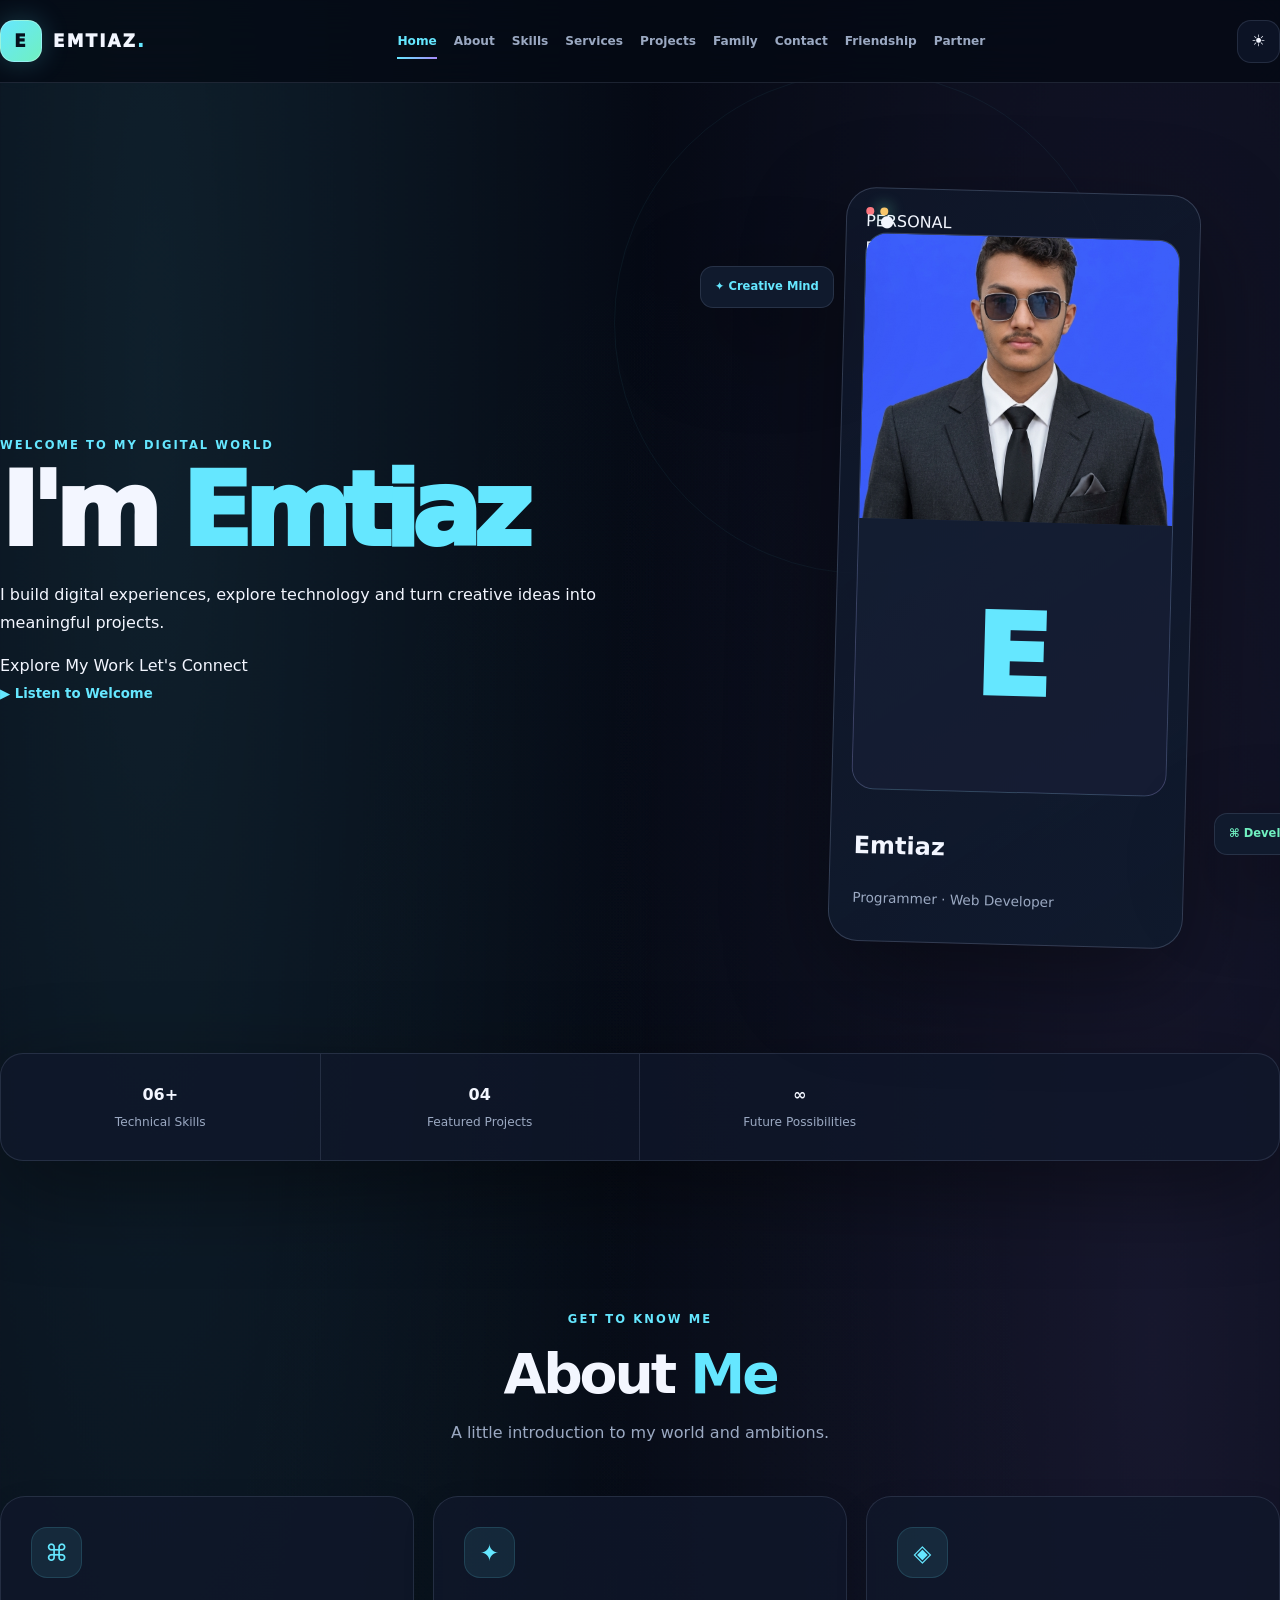
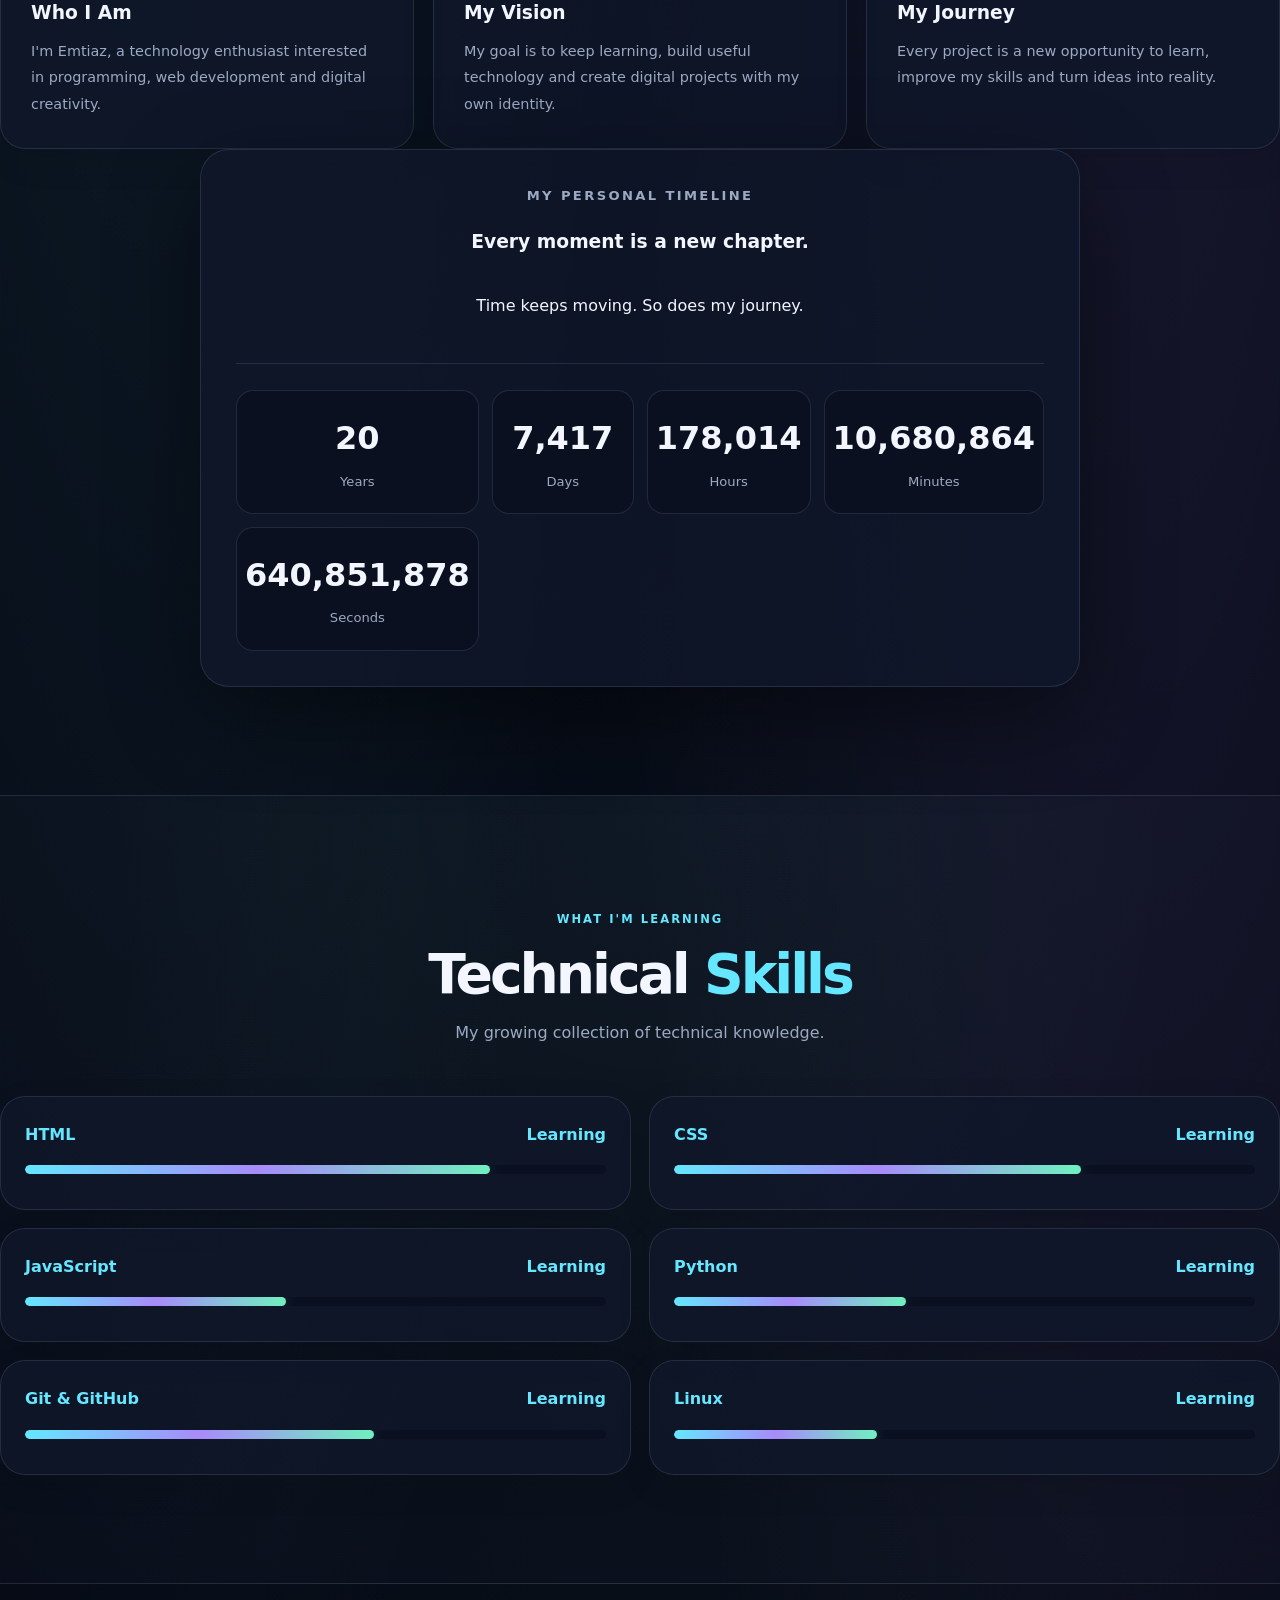
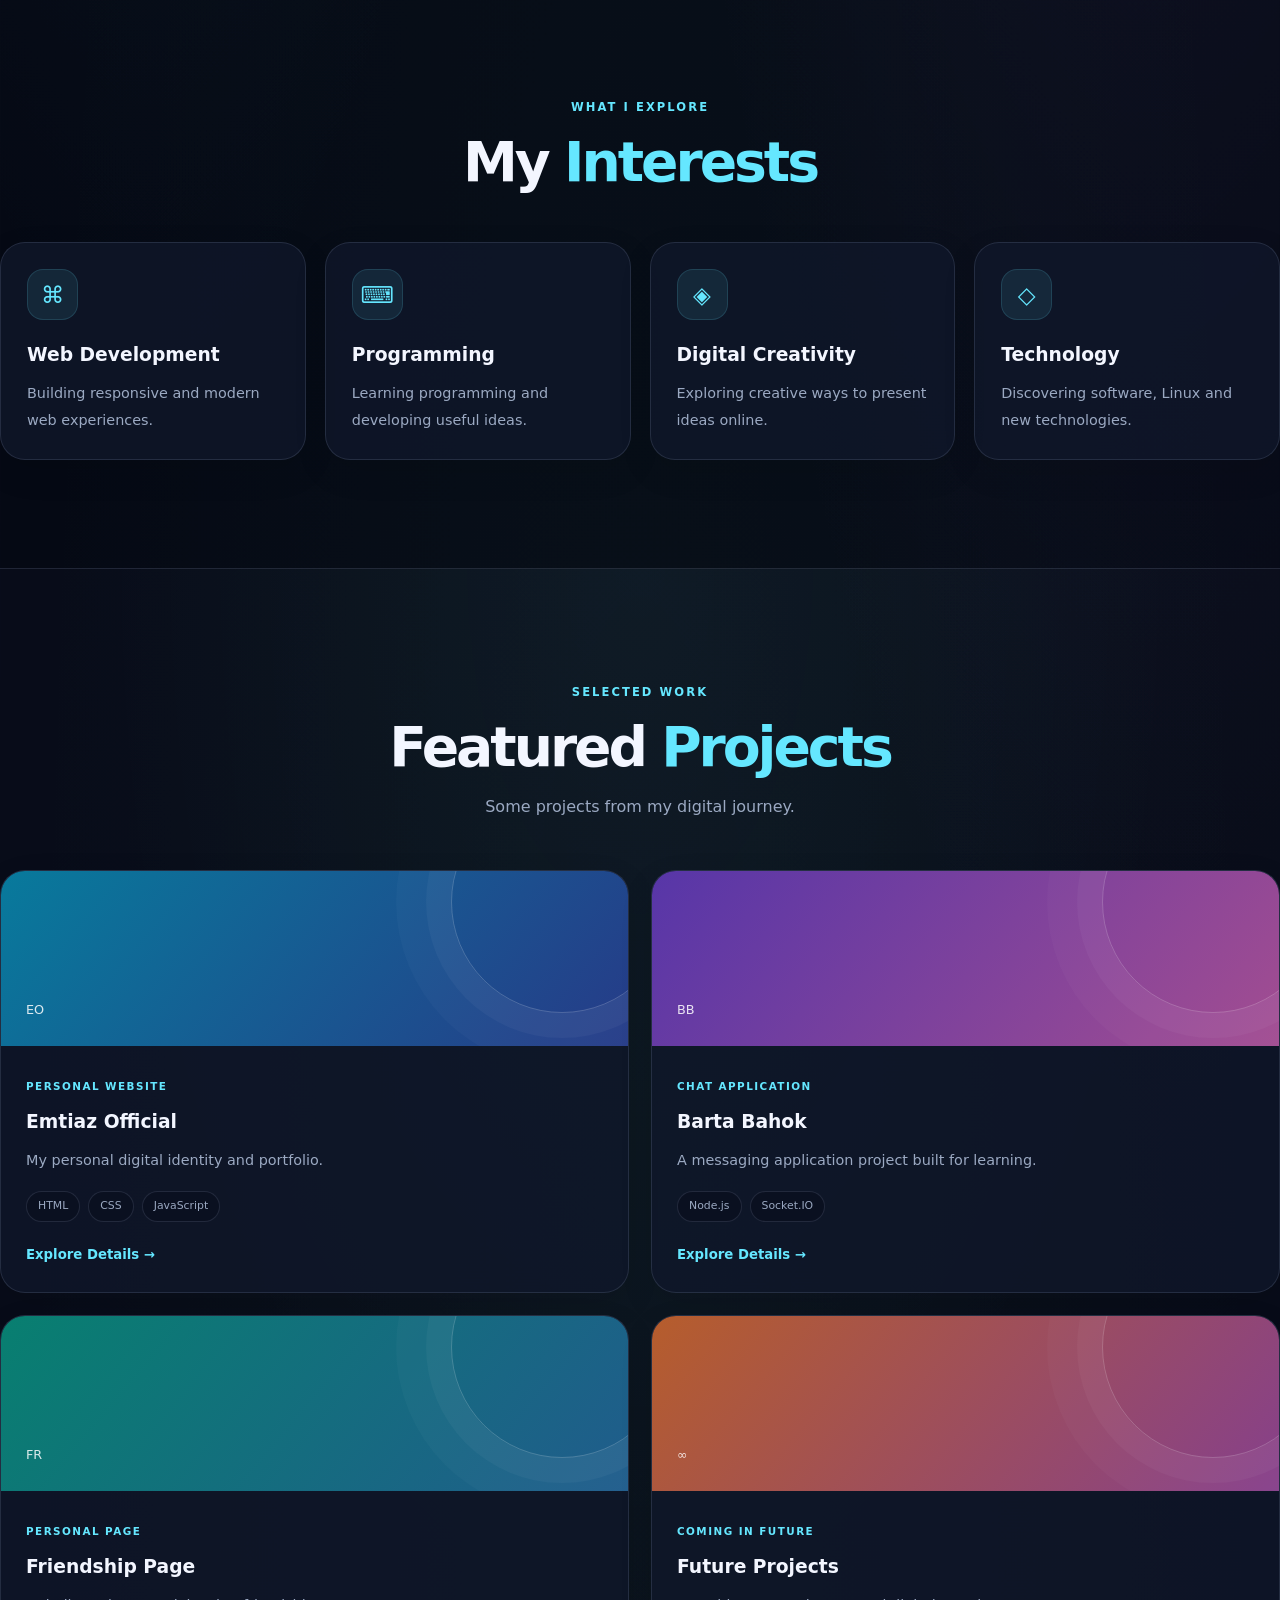
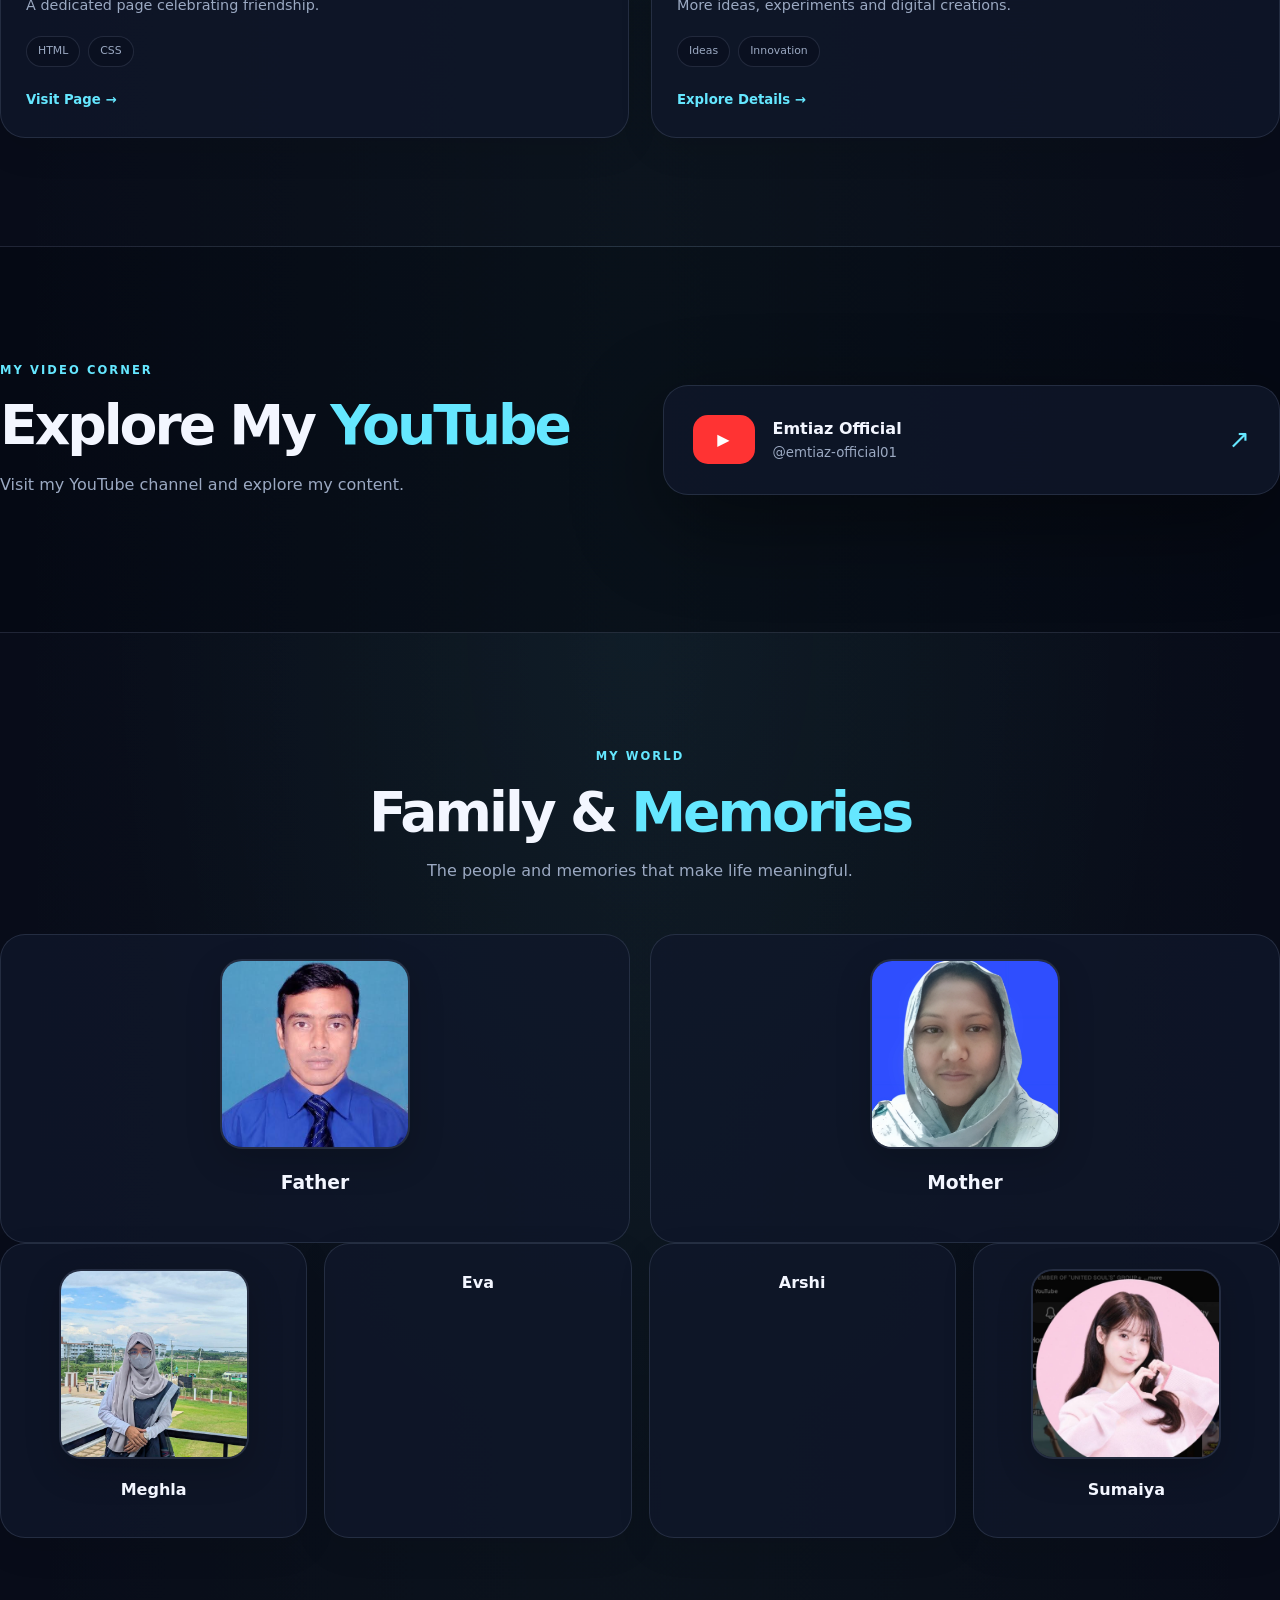
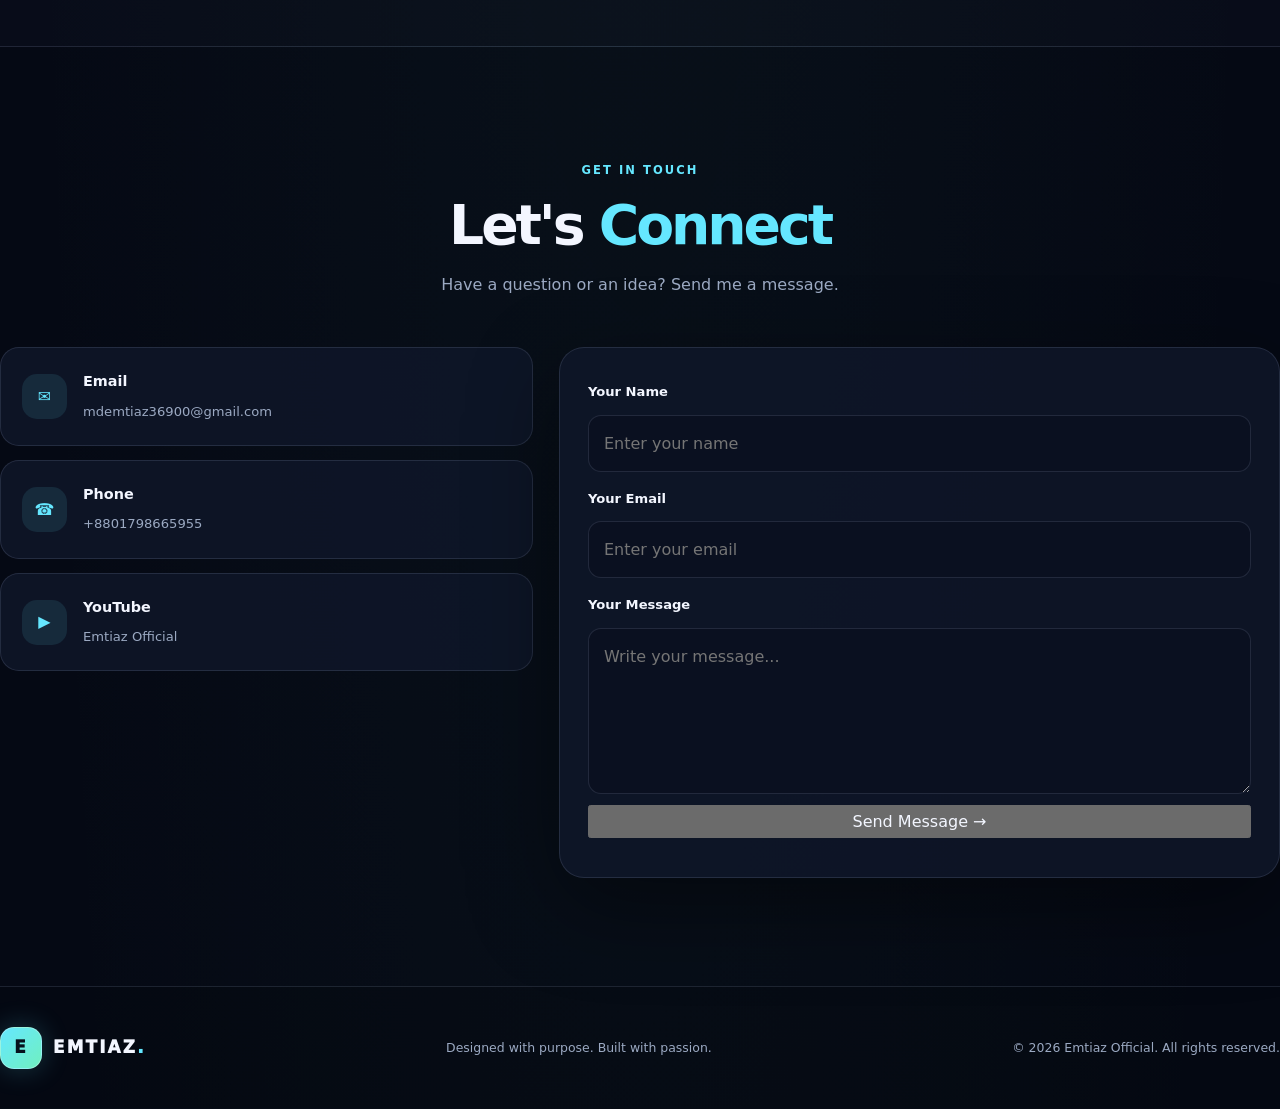
==== commit a7852d98: "Update index.html" ====
--- a/index.html
+++ b/index.html
@@ -3,498 +3,462 @@
 <head>
   <meta charset="UTF-8">
   <meta name="viewport" content="width=device-width, initial-scale=1.0">
-  <meta name="referrer" content="strict-origin-when-cross-origin">
-  <meta name="description" content="The official website of Emtiaz — programmer, web developer and digital creator from Bangladesh.">
-  <meta name="keywords" content="Emtiaz, programmer, web developer, Bangladesh, digital creator, portfolio">
-  <meta name="author" content="Emtiaz">
-  <meta name="robots" content="index, follow">
-  <link rel="canonical" href="https://imtiaz96.github.io/">
-  <meta name="theme-color" content="#080d19">
-  <meta http-equiv="Content-Security-Policy" content="default-src 'self'; script-src 'self'; style-src 'self' 'unsafe-inline'; img-src 'self' data:; font-src 'self'; connect-src 'self'; object-src 'none'; base-uri 'self'; form-action 'self' mailto:; upgrade-insecure-requests">
-  <title>Emtiaz Official | Programmer &amp; Web Developer</title>
-  <link rel="icon" href="favicon.svg" type="image/svg+xml">
+
+  <title>Emtiaz Official | Signature Luxury</title>
+  <meta name="description" content="The official digital home of Emtiaz — Programmer, Web Developer and Digital Creator.">
+  <meta name="theme-color" content="#070b16">
+
+  <meta http-equiv="Content-Security-Policy"
+    content="default-src 'self'; script-src 'self'; style-src 'self' 'unsafe-inline'; img-src 'self' data:; font-src 'self' data:; connect-src 'self';">
+
+  <link rel="icon" href="profile.jpg">
   <link rel="stylesheet" href="style.css">
-  <script src="script.js" defer></script>
 </head>
 
 <body>
+
   <a class="skip-link" href="#main">Skip to content</a>
-  <div class="ambient ambient-one"></div>
-  <div class="ambient ambient-two"></div>
-
+  <div class="scroll-progress"></div>
+
+  <!-- HEADER -->
   <header class="site-header">
-    <nav class="navbar container" aria-label="Main navigation">
-      <a class="brand" href="#home" aria-label="Emtiaz Official home">
-        <span class="brand-mark">E</span>
-        <span>EMTIAZ<span class="brand-accent">.</span></span>
-      </a>
-
-      <button class="menu-toggle" id="menuToggle" type="button"
-        aria-label="Open navigation menu" aria-controls="navMenu" aria-expanded="false">
-        <span></span><span></span><span></span>
-      </button>
-
-      <div class="nav-menu" id="navMenu">
-        <a href="#home" class="active">Home</a>
-        <a href="#about">About</a>
-        <a href="#family">Family</a>
-        <a href="#age">Age</a>
-        <a href="#skills">Skills</a>
-        <a href="#services">Services</a>
-        <a href="#projects">Projects</a>
-        <a href="#youtube">YouTube</a>
-        <a href="#sisters">Sisters</a>
-        <a href="#contact">Contact</a>
-        <a href="friendship.html">Friendship</a>
-        <a href="partner.html">Partner</a>
-      </div>
-
-      <div class="nav-actions">
-        <button class="icon-button" id="themeToggle" type="button"
-          aria-label="Switch to light mode" title="Light mode">☀️</button>
-      </div>
-    </nav>
-  </header>
-
-  <main id="main">
-    <!-- HERO -->
-    <section class="hero section-shell" id="home">
-      <div class="container hero-grid">
-        <div class="hero-content scroll-reveal">
-          <span class="eyebrow"><span class="status-dot"></span> Welcome to my digital space</span>
-          <p class="hero-kicker">Hello, I'm</p>
-          <h1>Emtiaz <span class="gradient-text">Ahmed</span></h1>
-          <h2 class="hero-role">I'm a <span id="typingText">Programmer</span><span class="typing-cursor">|</span></h2>
-
-          <p class="hero-description">
-            I love building useful digital experiences, exploring technology
-            and turning creative ideas into reality. This is my official
-            corner of the internet.
-          </p>
-
-          <div class="hero-actions">
-            <a class="button button-primary" href="#projects">Explore my work <span aria-hidden="true">↗</span></a>
-            <a class="button button-secondary" href="#contact">Get in touch</a>
-          </div>
-
-          <button class="voice-button" id="welcomeVoiceBtn" type="button">
-            <span aria-hidden="true">🔊</span> Hear the welcome message
-          </button>
-          <p class="voice-note" id="voiceStatus" aria-live="polite">
-            You can play the welcome message here.
-          </p>
-
-          <div class="social-row" aria-label="Social links">
-            <a href="https://www.youtube.com/@emtiaz-official01" target="_blank" rel="noopener noreferrer" aria-label="YouTube">YT</a>
-            <a href="https://github.com/ImtiAz9-6" target="_blank" rel="noopener noreferrer" aria-label="GitHub">GH</a>
-            <a href="mailto:mdemtiaz36900@gmail.com" aria-label="Email">@</a>
-          </div>
-        </div>
-
-        <div class="hero-visual scroll-reveal">
-          <div class="hero-glow"></div>
-          <div class="hero-card">
-            <div class="hero-card-top">
-              <span></span><span></span><span></span>
-              <small>EMTIAZ / PROFILE</small>
-            </div>
-
-            <div class="profile-image-wrap">
-              <img class="profile-image" src="profile.jpg" alt="Emtiaz profile photo">
-              <div class="image-fallback" hidden>E</div>
-            </div>
-
-            <div class="profile-caption">
-              <h3>Emtiaz</h3>
-              <p>Programmer · Web Developer</p>
-              <span class="profile-status"><i></i> Learning &amp; building</span>
-            </div>
-
-            <div class="floating-chip chip-one">{"code": "create"}</div>
-            <div class="floating-chip chip-two">✦ Creative mind</div>
-          </div>
-        </div>
-      </div>
-    </section>
-
-    <!-- HIGHLIGHTS -->
-    <section class="stats-section container" aria-label="Portfolio highlights">
-      <div class="stats-grid">
-        <article class="stat-card">
-          <strong class="stat-number" data-target="10">0</strong>
-          <span>Projects &amp; ideas</span>
-        </article>
-        <article class="stat-card">
-          <strong class="stat-number" data-target="6">0</strong>
-          <span>Core skill areas</span>
-        </article>
-        <article class="stat-card">
-          <strong class="stat-number" data-target="1">0</strong>
-          <span>Curious mind</span>
-        </article>
-        <article class="stat-card">
-          <strong class="stat-number" data-target="100">0</strong>
-          <span>Learning mindset %</span>
-        </article>
-      </div>
-    </section>
-
-    <!-- ABOUT -->
-    <section class="section container" id="about">
-      <div class="section-heading scroll-reveal">
-        <span class="eyebrow">GET TO KNOW ME</span>
-        <h2>About <span class="gradient-text">Me</span></h2>
-        <p>A little introduction to the person behind this website.</p>
-      </div>
-
-      <div class="about-grid">
-        <article class="about-card scroll-reveal">
-          <div class="card-icon">⌘</div>
-          <h3>Programmer</h3>
-          <p>I enjoy solving problems, understanding how software works and learning programming concepts step by step.</p>
-        </article>
-        <article class="about-card scroll-reveal">
-          <div class="card-icon">⌁</div>
-          <h3>Web Developer</h3>
-          <p>I build responsive websites with clean structure, thoughtful design and useful interactions.</p>
-        </article>
-        <article class="about-card scroll-reveal">
-          <div class="card-icon">✧</div>
-          <h3>Digital Creator</h3>
-          <p>I explore creative ideas and digital tools to make content and experiences that people can enjoy.</p>
-        </article>
-      </div>
-    </section>
-
-    <!-- PARENTS -->
-    <section class="section section-alt" id="family">
-      <div class="container">
-        <div class="section-heading scroll-reveal">
-          <span class="eyebrow">MY FAMILY</span>
-          <h2>My <span class="gradient-text">Parents</span></h2>
-          <p>The people whose love and support mean so much.</p>
-        </div>
-
-        <div class="parents-grid">
-          <article class="family-card scroll-reveal">
-            <div class="family-image-wrap">
-              <img src="assets/abbu.jpg" alt="My Father" loading="lazy">
-              <div class="image-fallback" hidden>A</div>
-            </div>
-            <div class="family-caption">
-              <span class="family-label">FATHER</span>
-              <h3>My Father</h3>
-              <p>With respect, love and gratitude.</p>
-            </div>
-          </article>
-
-          <article class="family-card scroll-reveal">
-            <div class="family-image-wrap">
-              <img src="assets/ammu.jpg" alt="My Mother" loading="lazy">
-              <div class="image-fallback" hidden>M</div>
-            </div>
-            <div class="family-caption">
-              <span class="family-label">MOTHER</span>
-              <h3>My Mother</h3>
-              <p>With endless love and gratitude.</p>
-            </div>
-          </article>
-        </div>
-      </div>
-    </section>
-
-    <!-- AGE -->
-    <section class="section container" id="age">
-      <div class="section-heading scroll-reveal">
-        <span class="eyebrow">A LIVE COUNTER</span>
-        <h2>My Journey in <span class="gradient-text">Time</span></h2>
-        <p>A live counter calculated from 16 August 2006, 12:00 AM Bangladesh time.</p>
-      </div>
-
-      <div class="age-panel scroll-reveal">
-        <div class="age-highlight">
-          <strong id="ageYears">—</strong>
-          <span>Years old</span>
-        </div>
-        <div class="age-grid">
-          <div class="age-counter-box"><strong id="ageDays">—</strong><span>Total days</span></div>
-          <div class="age-counter-box"><strong id="ageHours">—</strong><span>Total hours</span></div>
-          <div class="age-counter-box"><strong id="ageMinutes">—</strong><span>Total minutes</span></div>
-          <div class="age-counter-box"><strong id="ageSeconds">—</strong><span>Total seconds</span></div>
-        </div>
-        <p class="age-footnote">Updated automatically while this page is open.</p>
-      </div>
-    </section>
-
-    <!-- SKILLS -->
-    <section class="section section-alt" id="skills">
-      <div class="container">
-        <div class="section-heading scroll-reveal">
-          <span class="eyebrow">WHAT I'M LEARNING</span>
-          <h2>My <span class="gradient-text">Skills</span></h2>
-          <p>Skills grow through practice, patience and continuous learning.</p>
-        </div>
-
-        <div class="skills-grid">
-          <article class="skill-card scroll-reveal">
-            <div class="skill-top"><h3>HTML</h3><span>90%</span></div>
-            <div class="skill-track"><span style="--skill:90%"></span></div>
-            <p>Web page structure</p>
-          </article>
-          <article class="skill-card scroll-reveal">
-            <div class="skill-top"><h3>CSS</h3><span>85%</span></div>
-            <div class="skill-track"><span style="--skill:85%"></span></div>
-            <p>Styling and responsive design</p>
-          </article>
-          <article class="skill-card scroll-reveal">
-            <div class="skill-top"><h3>JavaScript</h3><span>70%</span></div>
-            <div class="skill-track"><span style="--skill:70%"></span></div>
-            <p>Web interactions</p>
-          </article>
-          <article class="skill-card scroll-reveal">
-            <div class="skill-top"><h3>Python</h3><span>65%</span></div>
-            <div class="skill-track"><span style="--skill:65%"></span></div>
-            <p>Programming fundamentals</p>
-          </article>
-          <article class="skill-card scroll-reveal">
-            <div class="skill-top"><h3>Git &amp; GitHub</h3><span>60%</span></div>
-            <div class="skill-track"><span style="--skill:60%"></span></div>
-            <p>Version control</p>
-          </article>
-          <article class="skill-card scroll-reveal">
-            <div class="skill-top"><h3>Linux</h3><span>75%</span></div>
-            <div class="skill-track"><span style="--skill:75%"></span></div>
-            <p>Operating system basics</p>
-          </article>
-        </div>
-      </div>
-    </section>
-
-    <!-- SERVICES -->
-    <section class="section container" id="services">
-      <div class="section-heading scroll-reveal">
-        <span class="eyebrow">WHAT I CAN DO</span>
-        <h2>My <span class="gradient-text">Services</span></h2>
-        <p>Creative and technical help for digital ideas and projects.</p>
-      </div>
-
-      <div class="services-grid">
-        <article class="service-card scroll-reveal">
-          <div class="card-icon">▣</div><h3>Web Development</h3>
-          <p>Responsive personal websites and clean web interfaces.</p>
-        </article>
-        <article class="service-card scroll-reveal">
-          <div class="card-icon">⌘</div><h3>Programming</h3>
-          <p>Small programming projects and beginner-friendly solutions.</p>
-        </article>
-        <article class="service-card scroll-reveal">
-          <div class="card-icon">✧</div><h3>Digital Design</h3>
-          <p>Simple, modern visual ideas for digital projects.</p>
-        </article>
-        <article class="service-card scroll-reveal">
-          <div class="card-icon">◈</div><h3>Digital Projects</h3>
-          <p>Turning ideas into practical prototypes and experiments.</p>
-        </article>
-      </div>
-    </section>
-
-    <!-- PROJECTS -->
-    <section class="section section-alt" id="projects">
-      <div class="container">
-        <div class="section-heading scroll-reveal">
-          <span class="eyebrow">SELECTED WORK</span>
-          <h2>My <span class="gradient-text">Projects</span></h2>
-          <p>A selection of projects, experiments and ideas.</p>
-        </div>
-
-        <div class="projects-grid">
-          <article class="project-card scroll-reveal">
-            <div class="project-art art-blue"><span>01</span><b>WEB</b></div>
-            <div class="project-content">
-              <span class="project-type">PERSONAL WEBSITE</span>
-              <h3>Emtiaz Official</h3>
-              <p>A personal portfolio to share my journey, skills and work.</p>
-              <div class="project-tags"><span>HTML</span><span>CSS</span><span>JavaScript</span></div>
-              <button class="text-button project-details-btn" type="button"
-                data-title="Emtiaz Official"
-                data-description="A personal portfolio website featuring an introduction, live age counter, family, skills, projects, YouTube and contact information.">View details ↗</button>
-            </div>
-          </article>
-
-          <article class="project-card scroll-reveal">
-            <div class="project-art art-purple"><span>02</span><b>CHAT</b></div>
-            <div class="project-content">
-              <span class="project-type">CHAT APPLICATION</span>
-              <h3>Barta Bahok</h3>
-              <p>A messaging application project currently under development.</p>
-              <div class="project-tags"><span>HTML</span><span>Node.js</span><span>Socket.IO</span></div>
-              <button class="text-button project-details-btn" type="button"
-                data-title="Barta Bahok"
-                data-description="A chat application project focused on building a clear interface and learning real-time messaging technology.">View details ↗</button>
-            </div>
-          </article>
-
-          <article class="project-card scroll-reveal">
-            <div class="project-art art-green"><span>03</span><b>FRIENDS</b></div>
-            <div class="project-content">
-              <span class="project-type">PERSONAL PAGE</span>
-              <h3>Friendship Page</h3>
-              <p>A small dedicated page celebrating friendship and memories.</p>
-              <div class="project-tags"><span>Web</span><span>Design</span></div>
-              <a class="text-button" href="friendship.html">Open page ↗</a>
-            </div>
-          </article>
-
-          <article class="project-card scroll-reveal">
-            <div class="project-art art-orange"><span>04</span><b>IDEAS</b></div>
-            <div class="project-content">
-              <span class="project-type">CREATIVE EXPERIMENT</span>
-              <h3>Future Projects</h3>
-              <p>More ideas and experiments will be added as they develop.</p>
-              <div class="project-tags"><span>Learning</span><span>Building</span></div>
-              <button class="text-button project-details-btn" type="button"
-                data-title="Future Projects"
-                data-description="This space is reserved for upcoming experiments, learning projects and new ideas.">View details ↗</button>
-            </div>
-          </article>
-        </div>
-      </div>
-    </section>
-
-    <!-- YOUTUBE -->
-    <section class="section container" id="youtube">
-      <div class="youtube-layout scroll-reveal">
-        <div>
-          <span class="eyebrow">WATCH &amp; FOLLOW</span>
-          <h2>My YouTube <span class="gradient-text">Channel</span></h2>
-          <p>Visit my channel for videos and creative content. New content may be added over time.</p>
-          <a class="button button-primary" href="https://www.youtube.com/@emtiaz-official01"
-            target="_blank" rel="noopener noreferrer">Visit YouTube channel ↗</a>
-        </div>
-        <a class="youtube-card" href="https://www.youtube.com/@emtiaz-official01"
-          target="_blank" rel="noopener noreferrer" aria-label="Open Emtiaz Official YouTube channel">
-          <span class="youtube-play">▶</span>
-          <span><strong>Emtiaz Official</strong><small>@emtiaz-official01</small></span>
-          <span class="youtube-arrow">↗</span>
-        </a>
-      </div>
-    </section>
-
-    <!-- SISTERS -->
-    <section class="section section-alt" id="sisters">
-      <div class="container">
-        <div class="section-heading scroll-reveal">
-          <span class="eyebrow">SPECIAL PEOPLE</span>
-          <h2>My <span class="gradient-text">Sisters</span></h2>
-          <p>A small space dedicated to people who matter.</p>
-        </div>
-
-        <div class="sisters-grid">
-          <article class="sister-card scroll-reveal">
-            <div class="sister-image-wrap">
-              <img src="assets/meghla.jpg" alt="Meghla" loading="lazy">
-              <div class="image-fallback" hidden>M</div>
-            </div>
-            <h3>Meghla</h3><p>Always remembered with kindness.</p>
-          </article>
-
-          <article class="sister-card scroll-reveal">
-            <div class="sister-image-wrap">
-              <img src="assets/eva.png" alt="Eva" loading="lazy">
-              <div class="image-fallback" hidden>E</div>
-            </div>
-            <h3>Eva</h3><p>A special part of the memories.</p>
-          </article>
-
-          <article class="sister-card scroll-reveal">
-            <div class="sister-image-wrap">
-              <img src="assets/arshi.png" alt="Arshi" loading="lazy">
-              <div class="image-fallback" hidden>A</div>
-            </div>
-            <h3>Arshi</h3><p>Wishing happiness and success.</p>
-          </article>
-
-          <article class="sister-card scroll-reveal">
-            <div class="sister-image-wrap">
-              <img src="assets/sumaiya.jpg" alt="Sumaiya" loading="lazy">
-              <div class="image-fallback" hidden>S</div>
-            </div>
-            <h3>Sumaiya</h3><p>Creator and YouTuber.</p>
-          </article>
-        </div>
-      </div>
-    </section>
-
-    <!-- CONTACT -->
-    <section class="section container" id="contact">
-      <div class="section-heading scroll-reveal">
-        <span class="eyebrow">LET'S CONNECT</span>
-        <h2>Contact <span class="gradient-text">Me</span></h2>
-        <p>Have a question or an idea? Send a message.</p>
-      </div>
-
-      <div class="contact-layout">
-        <div class="contact-info scroll-reveal">
-          <article class="contact-card">
-            <span class="contact-icon">✉</span>
-            <div><h3>Email</h3><a href="mailto:mdemtiaz36900@gmail.com">mdemtiaz36900@gmail.com</a></div>
-          </article>
-          <article class="contact-card">
-            <span class="contact-icon">☎</span>
-            <div><h3>Phone</h3><a href="tel:+8801798665955">+880 1798-665955</a></div>
-          </article>
-          <article class="contact-card">
-            <span class="contact-icon">▶</span>
-            <div><h3>YouTube</h3><a href="https://www.youtube.com/@emtiaz-official01"
-              target="_blank" rel="noopener noreferrer">@emtiaz-official01</a></div>
-          </article>
-        </div>
-
-        <form class="contact-form scroll-reveal" id="contactForm">
-          <label for="contactName">Your name</label>
-          <input id="contactName" name="name" type="text" autocomplete="name"
-            maxlength="80" required placeholder="Enter your name">
-
-          <label for="contactEmail">Your email</label>
-          <input id="contactEmail" name="email" type="email" autocomplete="email"
-            maxlength="120" required placeholder="Enter your email">
-
-          <label for="contactMessage">Your message</label>
-          <textarea id="contactMessage" name="message" rows="5"
-            maxlength="3000" required placeholder="Write your message..."></textarea>
-
-          <button class="button button-primary" type="submit">Prepare email ↗</button>
-          <p class="form-message" id="formMessage" role="status" aria-live="polite">
-            Your email app will open with your message ready to send.
-          </p>
-        </form>
-      </div>
-    </section>
-  </main>
-
-  <!-- FOOTER -->
-  <footer class="site-footer">
-    <div class="container footer-content">
+    <nav class="navbar">
       <a class="brand" href="#home">
         <span class="brand-mark">E</span>
         <span>EMTIAZ<span class="brand-accent">.</span></span>
       </a>
-      <p>Built with curiosity, creativity and code.</p>
-      <p class="copyright">© <span id="currentYear">2026</span> Emtiaz Official. All rights reserved.</p>
+
+      <div class="nav-menu" id="navMenu">
+        <a href="#home">Home</a>
+        <a href="#about">About</a>
+        <a href="#skills">Skills</a>
+        <a href="#services">Services</a>
+        <a href="#projects">Projects</a>
+        <a href="#family">Family</a>
+        <a href="#contact">Contact</a>
+        <a href="friendship.html">Friendship</a>
+        <a href="partner.html">Partner</a>
+      </div>
+
+      <div class="nav-actions">
+        <button class="icon-button" id="themeToggle" aria-label="Toggle theme">☼</button>
+        <button class="menu-toggle" id="menuToggle" aria-label="Open menu">☰</button>
+      </div>
+    </nav>
+  </header>
+
+  <main id="main">
+
+    <!-- HERO -->
+    <section class="hero section" id="home">
+      <div class="hero-grid">
+
+        <div class="hero-content scroll-reveal">
+          <span class="eyebrow">WELCOME TO MY DIGITAL WORLD</span>
+
+          <h1>
+            I'm <span class="brand-accent">Emtiaz</span>
+            <br>
+            <span id="typingText">Programmer</span>
+          </h1>
+
+          <p>
+            I build digital experiences, explore technology
+            and turn creative ideas into meaningful projects.
+          </p>
+
+          <div class="hero-buttons">
+            <a class="primary-button" href="#projects">Explore My Work</a>
+            <a class="secondary-button" href="#contact">Let's Connect</a>
+          </div>
+
+          <button class="text-button" id="welcomeVoiceBtn" type="button">
+            ▶ Listen to Welcome
+          </button>
+        </div>
+
+        <div class="hero-visual scroll-reveal">
+          <div class="hero-card">
+            <div class="hero-card-top">
+              <span>PERSONAL PROFILE</span>
+              <span class="status-dot">● ONLINE</span>
+            </div>
+
+            <div class="profile-image-wrap">
+              <img class="profile-image" src="profile.jpg" alt="Emtiaz profile photo">
+              <span class="image-fallback">E</span>
+            </div>
+
+            <div class="profile-caption">
+              <h2>Emtiaz</h2>
+              <p>Programmer · Web Developer</p>
+            </div>
+          </div>
+
+          <div class="floating-chip chip-one">✦ Creative Mind</div>
+          <div class="floating-chip chip-two">⌘ Developer</div>
+        </div>
+
+      </div>
+    </section>
+
+    <!-- STATS -->
+    <section class="stats-section">
+      <div class="stats-grid">
+        <div class="stat-card">
+          <strong>06+</strong>
+          <span>Technical Skills</span>
+        </div>
+        <div class="stat-card">
+          <strong>04</strong>
+          <span>Featured Projects</span>
+        </div>
+        <div class="stat-card">
+          <strong>∞</strong>
+          <span>Future Possibilities</span>
+        </div>
+      </div>
+    </section>
+
+    <!-- ABOUT -->
+    <section class="section" id="about">
+      <div class="section-heading scroll-reveal">
+        <span class="eyebrow">GET TO KNOW ME</span>
+        <h2>About <span class="brand-accent">Me</span></h2>
+        <p>A little introduction to my world and ambitions.</p>
+      </div>
+
+      <div class="about-grid">
+        <article class="about-card scroll-reveal">
+          <div class="card-icon">⌘</div>
+          <h3>Who I Am</h3>
+          <p>
+            I'm Emtiaz, a technology enthusiast interested in
+            programming, web development and digital creativity.
+          </p>
+        </article>
+
+        <article class="about-card scroll-reveal">
+          <div class="card-icon">✦</div>
+          <h3>My Vision</h3>
+          <p>
+            My goal is to keep learning, build useful technology
+            and create digital projects with my own identity.
+          </p>
+        </article>
+
+        <article class="about-card scroll-reveal">
+          <div class="card-icon">◈</div>
+          <h3>My Journey</h3>
+          <p>
+            Every project is a new opportunity to learn,
+            improve my skills and turn ideas into reality.
+          </p>
+        </article>
+      </div>
+
+      <!-- BIRTHDAY COUNTER -->
+      <div class="age-panel scroll-reveal">
+        <div class="age-highlight">
+          <span class="eyebrow">MY PERSONAL TIMELINE</span>
+          <h3>Every moment is a new chapter.</h3>
+          <p>Time keeps moving. So does my journey.</p>
+        </div>
+
+        <div class="age-grid">
+          <div class="age-counter-box">
+            <strong id="ageYears">--</strong>
+            <span>Years</span>
+          </div>
+          <div class="age-counter-box">
+            <strong id="ageDays">--</strong>
+            <span>Days</span>
+          </div>
+          <div class="age-counter-box">
+            <strong id="ageHours">--</strong>
+            <span>Hours</span>
+          </div>
+          <div class="age-counter-box">
+            <strong id="ageMinutes">--</strong>
+            <span>Minutes</span>
+          </div>
+          <div class="age-counter-box">
+            <strong id="ageSeconds">--</strong>
+            <span>Seconds</span>
+          </div>
+        </div>
+      </div>
+    </section>
+
+    <!-- SKILLS -->
+    <section class="section section-alt" id="skills">
+      <div class="section-heading scroll-reveal">
+        <span class="eyebrow">WHAT I'M LEARNING</span>
+        <h2>Technical <span class="brand-accent">Skills</span></h2>
+        <p>My growing collection of technical knowledge.</p>
+      </div>
+
+      <div class="skills-grid">
+        <article class="skill-card">
+          <div class="skill-top"><span>HTML</span><span>Learning</span></div>
+          <div class="skill-track"><span style="--skill:80%"></span></div>
+        </article>
+        <article class="skill-card">
+          <div class="skill-top"><span>CSS</span><span>Learning</span></div>
+          <div class="skill-track"><span style="--skill:70%"></span></div>
+        </article>
+        <article class="skill-card">
+          <div class="skill-top"><span>JavaScript</span><span>Learning</span></div>
+          <div class="skill-track"><span style="--skill:45%"></span></div>
+        </article>
+        <article class="skill-card">
+          <div class="skill-top"><span>Python</span><span>Learning</span></div>
+          <div class="skill-track"><span style="--skill:40%"></span></div>
+        </article>
+        <article class="skill-card">
+          <div class="skill-top"><span>Git & GitHub</span><span>Learning</span></div>
+          <div class="skill-track"><span style="--skill:60%"></span></div>
+        </article>
+        <article class="skill-card">
+          <div class="skill-top"><span>Linux</span><span>Learning</span></div>
+          <div class="skill-track"><span style="--skill:35%"></span></div>
+        </article>
+      </div>
+    </section>
+
+    <!-- SERVICES -->
+    <section class="section" id="services">
+      <div class="section-heading scroll-reveal">
+        <span class="eyebrow">WHAT I EXPLORE</span>
+        <h2>My <span class="brand-accent">Interests</span></h2>
+      </div>
+
+      <div class="services-grid">
+        <article class="service-card">
+          <div class="card-icon">⌘</div>
+          <h3>Web Development</h3>
+          <p>Building responsive and modern web experiences.</p>
+        </article>
+        <article class="service-card">
+          <div class="card-icon">⌨</div>
+          <h3>Programming</h3>
+          <p>Learning programming and developing useful ideas.</p>
+        </article>
+        <article class="service-card">
+          <div class="card-icon">◈</div>
+          <h3>Digital Creativity</h3>
+          <p>Exploring creative ways to present ideas online.</p>
+        </article>
+        <article class="service-card">
+          <div class="card-icon">◇</div>
+          <h3>Technology</h3>
+          <p>Discovering software, Linux and new technologies.</p>
+        </article>
+      </div>
+    </section>
+
+    <!-- PROJECTS -->
+    <section class="section section-alt" id="projects">
+      <div class="section-heading scroll-reveal">
+        <span class="eyebrow">SELECTED WORK</span>
+        <h2>Featured <span class="brand-accent">Projects</span></h2>
+        <p>Some projects from my digital journey.</p>
+      </div>
+
+      <div class="projects-grid">
+        <article class="project-card">
+          <div class="project-art art-blue"><span>EO</span></div>
+          <div class="project-content">
+            <span class="project-type">PERSONAL WEBSITE</span>
+            <h3>Emtiaz Official</h3>
+            <p>My personal digital identity and portfolio.</p>
+            <div class="project-tags"><span>HTML</span><span>CSS</span><span>JavaScript</span></div>
+            <button class="text-button project-details"
+              data-title="Emtiaz Official"
+              data-description="My personal portfolio website, designed to represent my digital identity, skills and projects.">
+              Explore Details →
+            </button>
+          </div>
+        </article>
+
+        <article class="project-card">
+          <div class="project-art art-purple"><span>BB</span></div>
+          <div class="project-content">
+            <span class="project-type">CHAT APPLICATION</span>
+            <h3>Barta Bahok</h3>
+            <p>A messaging application project built for learning.</p>
+            <div class="project-tags"><span>Node.js</span><span>Socket.IO</span></div>
+            <button class="text-button project-details"
+              data-title="Barta Bahok"
+              data-description="A messaging application project developed as a learning journey with web technologies.">
+              Explore Details →
+            </button>
+          </div>
+        </article>
+
+        <article class="project-card">
+          <div class="project-art art-green"><span>FR</span></div>
+          <div class="project-content">
+            <span class="project-type">PERSONAL PAGE</span>
+            <h3>Friendship Page</h3>
+            <p>A dedicated page celebrating friendship.</p>
+            <div class="project-tags"><span>HTML</span><span>CSS</span></div>
+            <a class="text-button" href="friendship.html">Visit Page →</a>
+          </div>
+        </article>
+
+        <article class="project-card">
+          <div class="project-art art-orange"><span>∞</span></div>
+          <div class="project-content">
+            <span class="project-type">COMING IN FUTURE</span>
+            <h3>Future Projects</h3>
+            <p>More ideas, experiments and digital creations.</p>
+            <div class="project-tags"><span>Ideas</span><span>Innovation</span></div>
+            <button class="text-button project-details"
+              data-title="Future Projects"
+              data-description="This space is reserved for future projects and new experiments.">
+              Explore Details →
+            </button>
+          </div>
+        </article>
+      </div>
+    </section>
+
+    <!-- YOUTUBE -->
+    <section class="section" id="youtube">
+      <div class="youtube-layout scroll-reveal">
+        <div>
+          <span class="eyebrow">MY VIDEO CORNER</span>
+          <h2>Explore My <span class="brand-accent">YouTube</span></h2>
+          <p>Visit my YouTube channel and explore my content.</p>
+        </div>
+        <a class="youtube-card" href="https://www.youtube.com/@emtiaz-official01" target="_blank" rel="noopener noreferrer">
+          <span class="youtube-play">▶</span>
+          <span>
+            <strong>Emtiaz Official</strong>
+            <small>@emtiaz-official01</small>
+          </span>
+          <span class="youtube-arrow">↗</span>
+        </a>
+      </div>
+    </section>
+
+    <!-- FAMILY -->
+    <section class="section section-alt" id="family">
+      <div class="section-heading scroll-reveal">
+        <span class="eyebrow">MY WORLD</span>
+        <h2>Family & <span class="brand-accent">Memories</span></h2>
+        <p>The people and memories that make life meaningful.</p>
+      </div>
+
+      <div class="parents-grid">
+        <article class="parent-card">
+          <img src="assets/abbu.jpg" alt="Father" loading="lazy">
+          <h3>Father</h3>
+        </article>
+        <article class="parent-card">
+          <img src="assets/ammu.jpg" alt="Mother" loading="lazy">
+          <h3>Mother</h3>
+        </article>
+      </div>
+
+      <div class="sisters-grid">
+        <article class="sister-card">
+          <img src="assets/meghla.jpg" alt="Meghla" loading="lazy">
+          <h3>Meghla</h3>
+        </article>
+        <article class="sister-card">
+          <img src="assets/eva.jpg" alt="Eva" loading="lazy">
+          <h3>Eva</h3>
+        </article>
+        <article class="sister-card">
+          <img src="assets/arshi.jpg" alt="Arshi" loading="lazy">
+          <h3>Arshi</h3>
+        </article>
+        <article class="sister-card">
+          <img src="assets/sumaiya.jpg" alt="Sumaiya" loading="lazy">
+          <h3>Sumaiya</h3>
+        </article>
+      </div>
+    </section>
+
+    <!-- CONTACT -->
+    <section class="section" id="contact">
+      <div class="section-heading scroll-reveal">
+        <span class="eyebrow">GET IN TOUCH</span>
+        <h2>Let's <span class="brand-accent">Connect</span></h2>
+        <p>Have a question or an idea? Send me a message.</p>
+      </div>
+
+      <div class="contact-layout">
+        <div class="contact-info">
+          <article class="contact-card">
+            <span class="contact-icon">✉</span>
+            <div>
+              <h3>Email</h3>
+              <a href="mailto:mdemtiaz36900@gmail.com">mdemtiaz36900@gmail.com</a>
+            </div>
+          </article>
+
+          <article class="contact-card">
+            <span class="contact-icon">☎</span>
+            <div>
+              <h3>Phone</h3>
+              <a href="tel:+8801798665955">+8801798665955</a>
+            </div>
+          </article>
+
+          <article class="contact-card">
+            <span class="contact-icon">▶</span>
+            <div>
+              <h3>YouTube</h3>
+              <a href="https://www.youtube.com/@emtiaz-official01" target="_blank" rel="noopener noreferrer">Emtiaz Official</a>
+            </div>
+          </article>
+        </div>
+
+        <form class="contact-form" id="contactForm">
+          <label for="contactName">Your Name</label>
+          <input id="contactName" name="name" type="text" placeholder="Enter your name" required>
+
+          <label for="contactEmail">Your Email</label>
+          <input id="contactEmail" name="email" type="email" placeholder="Enter your email" required>
+
+          <label for="contactMessage">Your Message</label>
+          <textarea id="contactMessage" name="message" rows="5" placeholder="Write your message..." required></textarea>
+
+          <button class="primary-button" type="submit">Send Message →</button>
+          <p class="form-message" id="formMessage" aria-live="polite"></p>
+        </form>
+      </div>
+    </section>
+
+  </main>
+
+  <!-- FOOTER -->
+  <footer class="site-footer">
+    <div class="footer-content">
+      <a class="brand" href="#home">
+        <span class="brand-mark">E</span>
+        <span>EMTIAZ<span class="brand-accent">.</span></span>
+      </a>
+      <p>Designed with purpose. Built with passion.</p>
+      <p>© <span id="currentYear"></span> Emtiaz Official. All rights reserved.</p>
     </div>
   </footer>
 
-  <button class="back-to-top" id="backToTop" type="button" aria-label="Back to top">↑</button>
+  <button class="back-to-top" id="backToTop" aria-label="Back to top">↑</button>
 
   <!-- PROJECT MODAL -->
   <div class="project-modal" id="projectModal" aria-hidden="true">
-    <div class="modal-content" role="dialog" aria-modal="true" aria-labelledby="projectModalTitle">
-      <button class="modal-close" id="projectModalClose" type="button" aria-label="Close project details">×</button>
-      <span class="eyebrow">PROJECT DETAILS</span>
-      <h2 id="projectModalTitle">Project Details</h2>
-      <p id="projectModalDescription"></p>
-      <button class="button button-secondary" id="modalDone" type="button">Close</button>
+    <div class="modal-content" role="dialog" aria-modal="true" aria-labelledby="modalTitle">
+      <button class="modal-close" id="modalClose" aria-label="Close">×</button>
+      <span class="eyebrow">PROJECT INFORMATION</span>
+      <h2 id="modalTitle">Project</h2>
+      <p id="modalDescription"></p>
     </div>
   </div>
+
+  <script src="script.js" defer></script>
 </body>
 </html>
--- a/style.css
+++ b/style.css
@@ -1,62 +1,61 @@
 /* =========================================================
-   EMTIAZ OFFICIAL — COMPLETE STYLE.CSS
-   Full responsive design + profile image fix
-========================================================= */
-
-/* ROOT VARIABLES */
+   EMTIAZ OFFICIAL — SIGNATURE LUXURY EDITION
+   COMPLETE STYLE.CSS
+   ========================================================= */
+
 :root {
   color-scheme: dark;
-  --bg: #07111f;
-  --bg-soft: #0b1728;
-  --surface: rgba(15, 31, 52, .78);
-  --surface-solid: #102039;
-  --surface-hover: #142844;
-  --text: #eef5ff;
-  --muted: #9aabc2;
-  --line: rgba(157, 184, 220, .14);
-  --primary: #00d4ff;
-  --secondary: #8b6cff;
-  --accent: #00e6a8;
-  --shadow: 0 24px 70px rgba(0, 0, 0, .28);
-  --radius: 22px;
-  --container: 1120px;
-}
-
-/* LIGHT THEME */
+  --bg: #050914;
+  --bg-soft: #0a1020;
+  --surface: rgba(16, 24, 43, .78);
+  --surface-solid: #101a2d;
+  --surface-hover: #17243b;
+  --text: #f3f6ff;
+  --muted: #9ba9c2;
+  --line: rgba(190, 207, 245, .13);
+  --primary: #65e7ff;
+  --secondary: #a78bfa;
+  --accent: #70f0c0;
+  --gold: #e8c98a;
+  --shadow: 0 28px 90px rgba(0, 0, 0, .42);
+  --radius: 25px;
+  --container: 1160px;
+}
+
 body.light-theme {
   color-scheme: light;
-  --bg: #f4f7fc;
-  --bg-soft: #eaf0f9;
-  --surface: rgba(255,255,255,.86);
-  --surface-solid: #fff;
-  --surface-hover: #f1f6ff;
-  --text: #142238;
-  --muted: #5e6d82;
-  --line: rgba(37, 62, 97, .14);
-  --shadow: 0 24px 60px rgba(38, 62, 95, .12);
-}
-
-/* BASIC RESET */
+  --bg: #f5f7fc;
+  --bg-soft: #edf1f8;
+  --surface: rgba(255, 255, 255, .84);
+  --surface-solid: #ffffff;
+  --surface-hover: #f0f5ff;
+  --text: #17243a;
+  --muted: #65738a;
+  --line: rgba(36, 57, 91, .13);
+  --shadow: 0 25px 75px rgba(37, 54, 86, .12);
+}
+
 * {
   box-sizing: border-box;
 }
 
 html {
   scroll-behavior: smooth;
-  scroll-padding-top: 92px;
+  scroll-padding-top: 100px;
 }
 
 body {
   margin: 0;
   min-width: 320px;
+  color: var(--text);
   background:
-    radial-gradient(circle at 85% 5%, rgba(124,92,255,.12), transparent 28rem),
-    radial-gradient(circle at 5% 35%, rgba(0,212,255,.08), transparent 26rem),
+    radial-gradient(ellipse at 12% 5%, rgba(101, 231, 255, .10), transparent 32rem),
+    radial-gradient(ellipse at 90% 18%, rgba(167, 139, 250, .11), transparent 35rem),
+    radial-gradient(ellipse at 50% 70%, rgba(112, 240, 192, .035), transparent 40rem),
     var(--bg);
-  color: var(--text);
-  font-family: Inter, ui-sans-serif, system-ui, -apple-system, BlinkMacSystemFont, "Segoe UI", sans-serif;
-  line-height: 1.65;
-  transition: background .25s ease, color .25s ease;
+  font-family: Inter, "Segoe UI", system-ui, -apple-system, sans-serif;
+  line-height: 1.7;
+  transition: background .35s ease, color .35s ease;
 }
 
 a {
@@ -80,75 +79,87 @@
 }
 
 img {
+  display: block;
   max-width: 100%;
-  display: block;
 }
 
 .container {
-  width: min(var(--container), calc(100% - 40px));
+  width: min(var(--container), calc(100% - 42px));
   margin-inline: auto;
 }
 
 .skip-link {
   position: fixed;
-  top: -60px;
-  left: 12px;
+  top: -70px;
+  left: 15px;
   z-index: 10000;
-  padding: 10px 16px;
+  padding: 12px 18px;
+  color: #06101b;
   background: var(--primary);
-  color: #03101a;
-  border-radius: 10px;
+  border-radius: 12px;
 }
 
 .skip-link:focus {
-  top: 12px;
+  top: 15px;
 }
 
 .gradient-text {
-  background: linear-gradient(100deg, var(--primary), #a58aff 70%, var(--accent));
   color: transparent;
+  background: linear-gradient(
+    110deg,
+    var(--primary),
+    #c4a8ff 55%,
+    var(--accent)
+  );
   background-clip: text;
   -webkit-background-clip: text;
 }
 
-/* HEADER */
+/* ================= HEADER ================= */
+
 .site-header {
   position: sticky;
   top: 0;
   z-index: 1000;
   border-bottom: 1px solid var(--line);
-  background: color-mix(in srgb, var(--bg) 82%, transparent);
-  backdrop-filter: blur(18px);
+  background: rgba(5, 9, 20, .78);
+  backdrop-filter: blur(24px);
+  -webkit-backdrop-filter: blur(24px);
+}
+
+body.light-theme .site-header {
+  background: rgba(245, 247, 252, .86);
 }
 
 .navbar {
-  min-height: 76px;
+  position: relative;
   display: flex;
   align-items: center;
   justify-content: space-between;
-  gap: 22px;
-  position: relative;
+  gap: 20px;
+  min-height: 82px;
 }
 
 .brand {
   display: inline-flex;
   align-items: center;
-  gap: 10px;
-  font-size: 1.08rem;
-  font-weight: 900;
-  letter-spacing: .09em;
+  gap: 11px;
   white-space: nowrap;
+  font-size: 1.05rem;
+  font-weight: 950;
+  letter-spacing: .13em;
 }
 
 .brand-mark {
   display: grid;
   place-items: center;
-  width: 36px;
-  height: 36px;
-  border-radius: 12px;
-  color: #03111c;
+  width: 42px;
+  height: 42px;
+  color: #06111d;
+  border: 1px solid rgba(255, 255, 255, .3);
+  border-radius: 14px;
   background: linear-gradient(135deg, var(--primary), var(--accent));
-  box-shadow: 0 7px 24px rgba(0,212,255,.2);
+  box-shadow: 0 0 28px rgba(101, 231, 255, .22);
 }
 
 .brand-accent {
@@ -159,15 +170,30 @@
   display: flex;
   align-items: center;
   justify-content: center;
+  flex-wrap: wrap;
   gap: 17px;
-  flex-wrap: wrap;
 }
 
 .nav-menu a {
-  color: var(--muted);
-  font-size: .78rem;
-  font-weight: 700;
-  transition: color .2s ease;
+  position: relative;
+  padding: 8px 0;
+  color: var(--muted);
+  font-size: .76rem;
+  font-weight: 750;
+  transition: color .25s ease;
+}
+
+.nav-menu a::after {
+  position: absolute;
+  right: 0;
+  bottom: 0;
+  left: 0;
+  height: 2px;
+  content: "";
+  background: linear-gradient(90deg, var(--primary), var(--secondary));
+  transform: scaleX(0);
+  transform-origin: left;
+  transition: transform .25s ease;
 }
 
 .nav-menu a:hover,
@@ -175,19 +201,33 @@
   color: var(--primary);
 }
 
+.nav-menu a:hover::after,
+.nav-menu a.active::after {
+  transform: scaleX(1);
+}
+
 .nav-actions {
   display: flex;
-  gap: 8px;
+  gap: 9px;
 }
 
 .icon-button,
 .menu-toggle {
-  width: 42px;
-  height: 42px;
+  display: grid;
+  place-items: center;
+  width: 43px;
+  height: 43px;
   border: 1px solid var(--line);
-  border-radius: 13px;
+  border-radius: 14px;
   background: var(--surface);
   cursor: pointer;
+  transition: .25s ease;
+}
+
+.icon-button:hover,
+.menu-toggle:hover {
+  border-color: var(--primary);
+  transform: translateY(-2px);
 }
 
 .menu-toggle {
@@ -197,39 +237,51 @@
 
 .menu-toggle span {
   display: block;
+  width: 19px;
   height: 2px;
-  width: 19px;
-  margin: 4px auto;
+  margin: 3px auto;
+  border-radius: 5px;
   background: var(--text);
-  border-radius: 4px;
-}
-
-/* GENERAL SECTIONS */
+}
+
+/* ================= HERO ================= */
+
 .section-shell {
   position: relative;
   overflow: hidden;
 }
 
-/* HERO */
 .hero {
-  padding: 92px 0 70px;
+  padding: 112px 0 85px;
+}
+
+.hero::before {
+  position: absolute;
+  top: 8%;
+  left: 48%;
+  width: 500px;
+  height: 500px;
+  content: "";
+  border: 1px solid rgba(101, 231, 255, .055);
+  border-radius: 50%;
+  pointer-events: none;
 }
 
 .hero-grid {
   display: grid;
-  grid-template-columns: 1.15fr .85fr;
+  grid-template-columns: 1.12fr .88fr;
   align-items: center;
-  gap: 70px;
+  gap: 75px;
 }
 
 .eyebrow {
   display: inline-flex;
   align-items: center;
-  gap: 9px;
+  gap: 10px;
   color: var(--primary);
   font-size: .72rem;
-  font-weight: 850;
-  letter-spacing: .16em;
+  font-weight: 900;
+  letter-spacing: .18em;
   text-transform: uppercase;
 }
 
@@ -239,26 +291,28 @@
   height: 8px;
   border-radius: 50%;
   background: var(--accent);
-  box-shadow: 0 0 14px var(--accent);
+  box-shadow: 0 0 15px var(--accent);
 }
 
 .hero-kicker {
-  margin: 28px 0 0;
-  color: var(--muted);
-  font-size: 1.1rem;
+  margin: 30px 0 2px;
+  color: var(--muted);
+  font-size: 1.12rem;
+  letter-spacing: .08em;
 }
 
 .hero h1 {
   margin: 0;
-  font-size: clamp(3.4rem, 8vw, 6.2rem);
-  line-height: 1.08;
-  letter-spacing: -.065em;
+  font-size: clamp(3.5rem, 8vw, 6.6rem);
+  line-height: 1.06;
+  font-weight: 950;
+  letter-spacing: -.075em;
 }
 
 .hero-role {
-  margin: 14px 0;
-  font-size: clamp(1.25rem, 3vw, 1.8rem);
-  font-weight: 700;
+  margin: 18px 0;
+  font-size: clamp(1.3rem, 3vw, 1.9rem);
+  font-weight: 750;
 }
 
 #typingText {
@@ -271,63 +325,69 @@
 }
 
 @keyframes blink {
-  50% {
-    opacity: 0;
-  }
+  50% { opacity: 0; }
 }
 
 .hero-description {
   max-width: 590px;
   color: var(--muted);
-  font-size: 1.04rem;
+  font-size: 1.02rem;
+  line-height: 1.9;
 }
 
 .hero-actions {
   display: flex;
   flex-wrap: wrap;
-  gap: 12px;
-  margin-top: 28px;
-}
-
-/* BUTTONS */
+  gap: 13px;
+  margin-top: 30px;
+}
+
 .button {
   display: inline-flex;
+  align-items: center;
   justify-content: center;
-  align-items: center;
   gap: 10px;
-  min-height: 48px;
-  padding: 0 20px;
+  min-height: 51px;
+  padding: 0 23px;
   border: 1px solid transparent;
-  border-radius: 14px;
-  font-size: .9rem;
-  font-weight: 800;
+  border-radius: 15px;
+  font-size: .88rem;
+  font-weight: 850;
   cursor: pointer;
-  transition: transform .2s ease, box-shadow .2s ease, background .2s ease;
+  transition: transform .25s ease, box-shadow .25s ease, border-color .25s ease;
 }
 
 .button:hover {
-  transform: translateY(-3px);
+  transform: translateY(-4px);
 }
 
 .button-primary {
-  color: #04131d;
+  color: #04121c;
   background: linear-gradient(110deg, var(--primary), var(--accent));
-  box-shadow: 0 12px 30px rgba(0,212,255,.16);
+  box-shadow: 0 12px 35px rgba(101, 231, 255, .18);
+}
+
+.button-primary:hover {
+  box-shadow: 0 17px 45px rgba(101, 231, 255, .28);
 }
 
 .button-secondary {
   color: var(--text);
+  border-color: var(--line);
   background: var(--surface);
-  border-color: var(--line);
+}
+
+.button-secondary:hover {
+  border-color: var(--primary);
 }
 
 .voice-button {
   margin-top: 20px;
   padding: 8px 0;
+  color: var(--primary);
   border: 0;
   background: transparent;
-  color: var(--primary);
-  font-weight: 750;
+  font-weight: 800;
   cursor: pointer;
 }
 
@@ -338,101 +398,123 @@
   font-size: .76rem;
 }
 
-/* SOCIAL LINKS */
 .social-row {
   display: flex;
-  gap: 10px;
-  margin-top: 22px;
+  gap: 11px;
+  margin-top: 24px;
 }
 
 .social-row a {
   display: grid;
   place-items: center;
-  width: 38px;
-  height: 38px;
+  width: 41px;
+  height: 41px;
+  color: var(--muted);
   border: 1px solid var(--line);
-  border-radius: 12px;
-  color: var(--muted);
+  border-radius: 14px;
+  background: var(--surface);
   font-size: .75rem;
-  font-weight: 900;
-  transition: .2s;
+  font-weight: 950;
+  transition: .25s ease;
 }
 
 .social-row a:hover {
   color: var(--primary);
   border-color: var(--primary);
-  transform: translateY(-3px);
-}
-
-/* PROFILE CARD */
+  transform: translateY(-4px);
+  box-shadow: 0 8px 25px rgba(101, 231, 255, .1);
+}
+
+/* Profile visual */
+
 .hero-visual {
+  position: relative;
   display: grid;
   place-items: center;
-  min-height: 420px;
-  position: relative;
+  min-height: 470px;
+  isolation: isolate;
 }
 
 .hero-glow {
   position: absolute;
-  width: 340px;
-  height: 340px;
+  width: 370px;
+  height: 370px;
   border-radius: 50%;
-  background: linear-gradient(135deg, rgba(0,212,255,.22), rgba(139,108,255,.2));
-  filter: blur(65px);
+  background: linear-gradient(
+    135deg,
+    rgba(101, 231, 255, .28),
+    rgba(167, 139, 250, .24),
+    rgba(112, 240, 192, .14)
+  );
+  filter: blur(75px);
+  z-index: -1;
+  animation: glowPulse 6s ease-in-out infinite alternate;
+}
+
+@keyframes glowPulse {
+  from { transform: scale(.9); opacity: .65; }
+  to { transform: scale(1.12); opacity: 1; }
 }
 
 .hero-card {
   position: relative;
-  width: min(100%, 340px);
-  padding: 18px;
-  border: 1px solid var(--line);
-  border-radius: 28px;
+  width: min(100%, 355px);
+  padding: 19px;
+  border: 1px solid rgba(190, 207, 245, .2);
+  border-radius: 30px;
   background: linear-gradient(145deg, var(--surface), var(--surface-solid));
-  box-shadow: var(--shadow);
-  transform: rotate(2deg);
+  box-shadow: 0 35px 100px rgba(0, 0, 0, .4);
+  transform: rotate(1.5deg);
+  transition: transform .4s ease, border-color .4s ease;
+}
+
+.hero-card:hover {
+  transform: rotate(0) translateY(-7px);
+  border-color: rgba(101, 231, 255, .5);
 }
 
 .hero-card-top {
   display: flex;
   align-items: center;
   gap: 6px;
-  margin-bottom: 18px;
+  margin-bottom: 17px;
 }
 
 .hero-card-top > span {
-  width: 7px;
-  height: 7px;
+  width: 8px;
+  height: 8px;
   border-radius: 50%;
-  background: #ff6b75;
+  background: #ff747e;
 }
 
 .hero-card-top > span:nth-child(2) {
-  background: #ffc857;
+  background: #f8c66b;
 }
 
 .hero-card-top > span:nth-child(3) {
-  background: #36d99a;
+  background: #65e7a9;
 }
 
 .hero-card-top small {
   margin-left: auto;
   color: var(--muted);
-  font-size: .6rem;
-  letter-spacing: .12em;
+  font-size: .59rem;
+  letter-spacing: .13em;
 }
 
 .profile-image-wrap {
   display: grid;
   place-items: center;
-  min-height: 250px;
+  min-height: 270px;
   overflow: hidden;
-  border-radius: 20px;
-  background: linear-gradient(145deg, rgba(0,212,255,.14), rgba(139,108,255,.2));
+  border: 1px solid var(--line);
+  border-radius: 22px;
+  background: linear-gradient(145deg, rgba(101, 231, 255, .14), rgba(167, 139, 250, .18));
 }
 
 .profile-image {
   width: 100%;
-  height: 270px;
+  height: 285px;
   object-fit: cover;
   object-position: center;
 }
@@ -441,30 +523,28 @@
   display: grid;
   place-items: center;
   width: 100%;
-  height: 250px;
+  height: 270px;
+  color: var(--primary);
+  background: var(--surface);
   font-size: 7rem;
-  font-weight: 900;
-  color: var(--primary);
-  background: linear-gradient(135deg, rgba(0,212,255,.12), rgba(139,108,255,.22));
-}
-
-/* PROFILE IMAGE FIX */
-.profile-image[hidden],
-.image-fallback[hidden] {
+  font-weight: 950;
+}
+
+[hidden] {
   display: none !important;
 }
 
 .profile-caption {
-  padding: 14px 4px 3px;
+  padding: 16px 4px 3px;
 }
 
 .profile-caption h3 {
   margin: 0;
-  font-size: 1.3rem;
+  font-size: 1.35rem;
 }
 
 .profile-caption p {
-  margin: 2px 0 8px;
+  margin: 3px 0 9px;
   color: var(--muted);
   font-size: .85rem;
 }
@@ -474,65 +554,75 @@
   align-items: center;
   gap: 8px;
   color: var(--accent);
-  font-size: .72rem;
-  font-weight: 750;
+  font-size: .73rem;
+  font-weight: 800;
 }
 
 .floating-chip {
   position: absolute;
-  padding: 9px 13px;
+  padding: 10px 14px;
+  color: var(--text);
   border: 1px solid var(--line);
-  border-radius: 12px;
+  border-radius: 13px;
   background: var(--surface-solid);
   box-shadow: var(--shadow);
-  color: var(--text);
   font-size: .72rem;
-  font-weight: 800;
+  font-weight: 850;
+  backdrop-filter: blur(15px);
+  animation: floatChip 5s ease-in-out infinite;
 }
 
 .chip-one {
-  top: 80px;
-  left: -45px;
+  top: 75px;
+  left: -50px;
   color: var(--primary);
 }
 
 .chip-two {
-  right: -40px;
-  bottom: 85px;
+  right: -45px;
+  bottom: 90px;
   color: var(--accent);
-}
-
-/* STATS */
+  animation-delay: -2s;
+}
+
+@keyframes floatChip {
+  0%, 100% { transform: translateY(0); }
+  50% { transform: translateY(-10px); }
+}
+
+/* ================= STATS ================= */
+
 .stats-section {
-  margin-bottom: 30px;
+  margin-bottom: 35px;
 }
 
 .stats-grid {
   display: grid;
   grid-template-columns: repeat(4, 1fr);
+  overflow: hidden;
   border: 1px solid var(--line);
-  border-radius: var(--radius);
+  border-radius: 23px;
   background: var(--surface);
-  overflow: hidden;
+  box-shadow: var(--shadow);
 }
 
 .stat-card {
   display: grid;
   place-items: center;
-  gap: 2px;
-  padding: 24px 12px;
+  gap: 4px;
+  padding: 27px 12px;
   border-right: 1px solid var(--line);
 }
 
 .stat-card:last-child {
-  border: 0;
+  border-right: 0;
 }
 
 .stat-number {
   color: var(--primary);
-  font-size: 2rem;
+  font-size: 2.2rem;
   line-height: 1.2;
-  font-weight: 900;
+  font-weight: 950;
 }
 
 .stat-card span {
@@ -541,43 +631,49 @@
   text-align: center;
 }
 
-/* SECTION COMMON */
+/* ================= SECTIONS ================= */
+
 .section {
-  padding-top: 100px;
-  padding-bottom: 100px;
+  padding-top: 108px;
+  padding-bottom: 108px;
 }
 
 .section-alt {
-  background: linear-gradient(180deg, transparent, rgba(90,120,170,.045), transparent);
   border-block: 1px solid var(--line);
+  background:
+    radial-gradient(ellipse at 50% 0%, rgba(101, 231, 255, .045), transparent 60%),
+    rgba(120, 145, 190, .025);
 }
 
 .section-heading {
-  max-width: 680px;
-  margin: 0 auto 44px;
+  max-width: 700px;
+  margin: 0 auto 48px;
   text-align: center;
 }
 
 .section-heading h2,
 .youtube-layout h2 {
-  margin: 10px 0;
-  font-size: clamp(2.1rem, 5vw, 3.2rem);
+  margin: 12px 0;
+  font-size: clamp(2.2rem, 5vw, 3.45rem);
   line-height: 1.15;
-  letter-spacing: -.045em;
+  font-weight: 900;
+  letter-spacing: -.055em;
 }
 
 .section-heading p,
 .youtube-layout p {
   margin: 0;
   color: var(--muted);
-}
-
-/* ABOUT */
+  line-height: 1.85;
+}
+
+/* ================= CARDS ================= */
+
 .about-grid,
 .services-grid {
   display: grid;
   grid-template-columns: repeat(3, 1fr);
-  gap: 18px;
+  gap: 19px;
 }
 
 .about-card,
@@ -585,15 +681,29 @@
 .skill-card,
 .project-card,
 .sister-card {
+  position: relative;
+  overflow: hidden;
   border: 1px solid var(--line);
   border-radius: var(--radius);
   background: var(--surface);
-  transition: transform .25s ease, border-color .25s ease, background .25s ease;
-}
-
-.about-card,
-.service-card {
-  padding: 28px;
+  box-shadow: 0 12px 35px rgba(0, 0, 0, .09);
+  transition: transform .3s ease, border-color .3s ease, background .3s ease, box-shadow .3s ease;
+}
+
+.about-card::before,
+.service-card::before,
+.skill-card::before,
+.project-card::before,
+.sister-card::before {
+  position: absolute;
+  top: 0;
+  left: 0;
+  width: 100%;
+  height: 2px;
+  content: "";
+  background: linear-gradient(90deg, transparent, var(--primary), var(--secondary), transparent);
+  opacity: 0;
+  transition: opacity .3s ease;
 }
 
 .about-card:hover,
@@ -601,21 +711,36 @@
 .skill-card:hover,
 .project-card:hover,
 .sister-card:hover {
-  transform: translateY(-6px);
-  border-color: rgba(0,212,255,.4);
+  transform: translateY(-7px);
+  border-color: rgba(101, 231, 255, .38);
   background: var(--surface-hover);
+  box-shadow: 0 22px 55px rgba(0, 0, 0, .2);
+}
+
+.about-card:hover::before,
+.service-card:hover::before,
+.skill-card:hover::before,
+.project-card:hover::before,
+.sister-card:hover::before {
+  opacity: 1;
+}
+
+.about-card,
+.service-card {
+  padding: 30px;
 }
 
 .card-icon {
   display: grid;
   place-items: center;
-  width: 48px;
-  height: 48px;
-  margin-bottom: 18px;
-  border-radius: 15px;
-  color: var(--primary);
-  background: rgba(0,212,255,.1);
-  font-size: 1.4rem;
+  width: 51px;
+  height: 51px;
+  margin-bottom: 19px;
+  color: var(--primary);
+  border: 1px solid rgba(101, 231, 255, .14);
+  border-radius: 16px;
+  background: rgba(101, 231, 255, .09);
+  font-size: 1.45rem;
 }
 
 .about-card h3,
@@ -623,7 +748,7 @@
 .skill-card h3,
 .project-card h3,
 .sister-card h3 {
-  margin: 0 0 8px;
+  margin: 0 0 9px;
 }
 
 .about-card p,
@@ -634,15 +759,17 @@
   margin: 0;
   color: var(--muted);
   font-size: .9rem;
-}
-
-/* AGE COUNTER */
+  line-height: 1.85;
+}
+
+/* ================= AGE COUNTER ================= */
+
 .age-panel {
-  max-width: 850px;
+  max-width: 880px;
   margin: auto;
-  padding: 30px;
+  padding: 35px;
   border: 1px solid var(--line);
-  border-radius: 26px;
+  border-radius: 29px;
   background: var(--surface);
   box-shadow: var(--shadow);
 }
@@ -650,14 +777,16 @@
 .age-highlight {
   display: grid;
   place-items: center;
-  padding-bottom: 25px;
+  padding-bottom: 28px;
   border-bottom: 1px solid var(--line);
 }
 
 .age-highlight strong {
   color: var(--primary);
-  font-size: clamp(3.4rem, 9vw, 5.4rem);
+  font-size: clamp(3.5rem, 9vw, 5.8rem);
   line-height: 1.1;
+  font-weight: 950;
+  font-variant-numeric: tabular-nums;
 }
 
 .age-highlight span,
@@ -669,47 +798,51 @@
 .age-grid {
   display: grid;
   grid-template-columns: repeat(4, 1fr);
-  gap: 12px;
-  padding-top: 25px;
+  gap: 13px;
+  padding-top: 26px;
 }
 
 .age-counter-box {
   display: grid;
   place-items: center;
-  padding: 17px 8px;
-  border-radius: 15px;
+  gap: 5px;
+  padding: 20px 8px;
+  border: 1px solid var(--line);
+  border-radius: 17px;
   background: var(--bg-soft);
 }
 
 .age-counter-box strong {
-  font-size: clamp(1.3rem, 3vw, 2rem);
   color: var(--text);
+  font-size: clamp(1.35rem, 3vw, 2rem);
+  font-weight: 900;
   font-variant-numeric: tabular-nums;
 }
 
 .age-footnote {
   margin: 20px 0 0;
+  color: var(--muted);
+  font-size: .75rem;
   text-align: center;
-  color: var(--muted);
-  font-size: .75rem;
-}
-
-/* SKILLS */
+}
+
+/* ================= SKILLS ================= */
+
 .skills-grid {
   display: grid;
   grid-template-columns: repeat(2, 1fr);
-  gap: 16px;
+  gap: 18px;
 }
 
 .skill-card {
-  padding: 22px;
+  padding: 24px;
 }
 
 .skill-top {
   display: flex;
+  align-items: center;
   justify-content: space-between;
-  align-items: center;
-  gap: 10px;
+  gap: 12px;
 }
 
 .skill-top h3 {
@@ -719,16 +852,16 @@
 
 .skill-top span {
   color: var(--primary);
-  font-weight: 850;
+  font-weight: 900;
   font-variant-numeric: tabular-nums;
 }
 
 .skill-track {
-  height: 8px;
-  margin: 15px 0 10px;
+  height: 9px;
+  margin: 17px 0 11px;
+  overflow: hidden;
   border-radius: 20px;
   background: var(--bg-soft);
-  overflow: hidden;
 }
 
 .skill-track span {
@@ -736,27 +869,30 @@
   width: var(--skill);
   height: 100%;
   border-radius: inherit;
-  background: linear-gradient(90deg, var(--primary), var(--secondary));
+  background: linear-gradient(90deg, var(--primary), var(--secondary), var(--accent));
+  box-shadow: 0 0 15px rgba(101, 231, 255, .2);
 }
 
 .skill-card p {
   font-size: .78rem;
 }
 
-/* SERVICES */
+/* ================= SERVICES ================= */
+
 .services-grid {
   grid-template-columns: repeat(4, 1fr);
 }
 
 .service-card {
-  padding: 24px;
-}
-
-/* PROJECTS */
+  padding: 26px;
+}
+
+/* ================= PROJECTS ================= */
+
 .projects-grid {
   display: grid;
   grid-template-columns: repeat(2, 1fr);
-  gap: 20px;
+  gap: 22px;
 }
 
 .project-card {
@@ -764,26 +900,47 @@
 }
 
 .project-art {
+  position: relative;
   display: flex;
+  align-items: flex-end;
   justify-content: space-between;
-  align-items: flex-end;
-  min-height: 155px;
-  padding: 22px;
+  min-height: 175px;
+  padding: 25px;
+  overflow: hidden;
   color: white;
+}
+
+.project-art::after {
+  position: absolute;
+  top: -80px;
+  right: -45px;
+  width: 220px;
+  height: 220px;
+  content: "";
+  border: 1px solid rgba(255, 255, 255, .2);
+  border-radius: 50%;
+  box-shadow: 0 0 0 25px rgba(255, 255, 255, .035),
+              0 0 0 55px rgba(255, 255, 255, .025);
+}
+
+.project-art span,
+.project-art b {
+  position: relative;
+  z-index: 1;
 }
 
 .project-art span {
   font-size: .8rem;
-  opacity: .8;
+  opacity: .85;
 }
 
 .project-art b {
-  font-size: 1.8rem;
-  letter-spacing: .08em;
+  font-size: 1.9rem;
+  letter-spacing: .1em;
 }
 
 .art-blue {
-  background: linear-gradient(130deg, #076a91, #263b88);
+  background: linear-gradient(130deg, #087a9c, #263b88);
 }
 
 .art-purple {
@@ -799,82 +956,92 @@
 }
 
 .project-content {
-  padding: 24px;
+  padding: 25px;
 }
 
 .project-type {
   color: var(--primary);
   font-size: .65rem;
-  font-weight: 850;
-  letter-spacing: .12em;
+  font-weight: 900;
+  letter-spacing: .14em;
 }
 
 .project-card h3 {
-  margin-top: 7px;
+  margin-top: 8px;
 }
 
 .project-tags {
   display: flex;
   flex-wrap: wrap;
-  gap: 7px;
-  margin: 17px 0;
+  gap: 8px;
+  margin: 18px 0;
 }
 
 .project-tags span {
-  padding: 4px 9px;
-  border-radius: 20px;
+  padding: 5px 11px;
+  color: var(--muted);
+  border: 1px solid var(--line);
+  border-radius: 30px;
   background: var(--bg-soft);
-  color: var(--muted);
   font-size: .68rem;
 }
 
 .text-button {
   padding: 0;
+  color: var(--primary);
   border: 0;
-  background: none;
-  color: var(--primary);
-  font-size: .82rem;
-  font-weight: 850;
+  background: transparent;
+  font-size: .83rem;
+  font-weight: 900;
   cursor: pointer;
-}
-
-/* YOUTUBE */
+  transition: .2s ease;
+}
+
+.text-button:hover {
+  color: var(--accent);
+  transform: translateX(4px);
+}
+
+/* ================= YOUTUBE ================= */
+
 .youtube-layout {
   display: grid;
   grid-template-columns: 1fr 1fr;
   align-items: center;
-  gap: 40px;
+  gap: 45px;
 }
 
 .youtube-layout p {
   max-width: 500px;
-  margin-bottom: 24px;
+  margin-bottom: 25px;
 }
 
 .youtube-card {
   display: flex;
   align-items: center;
-  gap: 17px;
-  padding: 26px;
+  gap: 18px;
+  padding: 29px;
   border: 1px solid var(--line);
-  border-radius: 22px;
+  border-radius: 25px;
   background: var(--surface);
-  transition: .2s;
+  box-shadow: var(--shadow);
+  transition: .3s ease;
 }
 
 .youtube-card:hover {
-  transform: translateY(-5px);
-  border-color: #ff5555;
+  transform: translateY(-6px);
+  border-color: rgba(255, 85, 85, .5);
 }
 
 .youtube-play {
   display: grid;
   place-items: center;
-  width: 60px;
-  height: 48px;
-  border-radius: 14px;
+  flex: 0 0 62px;
+  width: 62px;
+  height: 49px;
+  color: white;
+  border-radius: 15px;
   background: #f33;
-  color: white;
 }
 
 .youtube-card strong,
@@ -889,32 +1056,34 @@
 .youtube-arrow {
   margin-left: auto;
   color: var(--primary);
-  font-size: 1.5rem;
-}
-
-/* SISTERS */
+  font-size: 1.6rem;
+}
+
+/* ================= SISTERS / FAMILY ================= */
+
 .sisters-grid {
   display: grid;
   grid-template-columns: repeat(4, 1fr);
-  gap: 16px;
+  gap: 17px;
 }
 
 .sister-card {
-  padding: 24px 18px;
+  padding: 25px 18px;
   text-align: center;
 }
 
 .sister-avatar {
   display: grid;
   place-items: center;
-  width: 58px;
-  height: 58px;
-  margin: 0 auto 15px;
-  border-radius: 20px;
-  background: linear-gradient(135deg, rgba(0,212,255,.2), rgba(139,108,255,.25));
-  color: var(--primary);
-  font-size: 1.6rem;
-  font-weight: 900;
+  width: 65px;
+  height: 65px;
+  margin: 0 auto 16px;
+  color: var(--primary);
+  border: 1px solid rgba(101, 231, 255, .2);
+  border-radius: 21px;
+  background: linear-gradient(135deg, rgba(101, 231, 255, .17), rgba(167, 139, 250, .2));
+  font-size: 1.7rem;
+  font-weight: 950;
 }
 
 .sister-card h3 {
@@ -925,41 +1094,95 @@
   font-size: .78rem;
 }
 
-/* CONTACT */
+/* Image-based family cards */
+.sister-card img,
+.family-card img,
+.parent-card img {
+  width: 100%;
+  max-width: 190px;
+  height: 190px;
+  margin: 0 auto 17px;
+  object-fit: cover;
+  object-position: center;
+  border: 2px solid var(--line);
+  border-radius: 22px;
+  box-shadow: 0 12px 35px rgba(0, 0, 0, .18);
+  transition: transform .35s ease, border-color .35s ease;
+}
+
+.sister-card:hover img,
+.family-card:hover img,
+.parent-card:hover img {
+  transform: scale(1.035);
+  border-color: var(--primary);
+}
+
+.family-grid,
+.parents-grid {
+  display: grid;
+  grid-template-columns: repeat(2, minmax(0, 1fr));
+  gap: 20px;
+}
+
+.family-card,
+.parent-card {
+  padding: 24px;
+  text-align: center;
+  border: 1px solid var(--line);
+  border-radius: var(--radius);
+  background: var(--surface);
+  transition: .3s ease;
+}
+
+.family-card:hover,
+.parent-card:hover {
+  transform: translateY(-6px);
+  border-color: var(--primary);
+}
+
+/* ================= CONTACT ================= */
+
 .contact-layout {
   display: grid;
   grid-template-columns: .85fr 1.15fr;
-  gap: 25px;
   align-items: start;
+  gap: 26px;
 }
 
 .contact-info {
   display: grid;
-  gap: 13px;
+  gap: 14px;
 }
 
 .contact-card {
   display: flex;
   align-items: center;
-  gap: 15px;
-  padding: 20px;
+  gap: 16px;
+  padding: 21px;
   border: 1px solid var(--line);
-  border-radius: 17px;
+  border-radius: 19px;
   background: var(--surface);
+  transition: .25s ease;
+}
+
+.contact-card:hover {
+  transform: translateX(5px);
+  border-color: var(--primary);
 }
 
 .contact-icon {
   display: grid;
   place-items: center;
-  flex: 0 0 42px;
-  height: 42px;
-  border-radius: 13px;
-  background: rgba(0,212,255,.1);
-  color: var(--primary);
+  flex: 0 0 45px;
+  width: 45px;
+  height: 45px;
+  color: var(--primary);
+  border-radius: 15px;
+  background: rgba(101, 231, 255, .1);
 }
 
 .contact-card h3 {
-  margin: 0 0 2px;
+  margin: 0 0 3px;
   font-size: .9rem;
 }
 
@@ -975,39 +1198,41 @@
 
 .contact-form {
   display: grid;
-  gap: 10px;
-  padding: 25px;
+  gap: 11px;
+  padding: 28px;
   border: 1px solid var(--line);
-  border-radius: 22px;
+  border-radius: 25px;
   background: var(--surface);
+  box-shadow: var(--shadow);
 }
 
 .contact-form label {
   margin-top: 5px;
   font-size: .82rem;
-  font-weight: 750;
+  font-weight: 800;
 }
 
 .contact-form input,
 .contact-form textarea {
   width: 100%;
-  padding: 13px 14px;
+  padding: 14px 15px;
+  color: var(--text);
   border: 1px solid var(--line);
-  border-radius: 12px;
+  border-radius: 13px;
   outline: none;
   background: var(--bg-soft);
-  color: var(--text);
   resize: vertical;
+  transition: border-color .2s ease, box-shadow .2s ease;
 }
 
 .contact-form input:focus,
 .contact-form textarea:focus {
   border-color: var(--primary);
-  box-shadow: 0 0 0 3px rgba(0,212,255,.1);
+  box-shadow: 0 0 0 3px rgba(101, 231, 255, .1);
 }
 
 .contact-form .button {
-  margin-top: 8px;
+  margin-top: 9px;
 }
 
 .form-message {
@@ -1016,19 +1241,20 @@
   font-size: .75rem;
 }
 
-/* FOOTER */
+/* ================= FOOTER ================= */
+
 .site-footer {
-  padding: 35px 0;
+  padding: 40px 0;
   border-top: 1px solid var(--line);
-  background: rgba(0,0,0,.08);
+  background: rgba(0, 0, 0, .12);
 }
 
 .footer-content {
   display: flex;
+  align-items: center;
   justify-content: space-between;
-  align-items: center;
+  flex-wrap: wrap;
   gap: 18px;
-  flex-wrap: wrap;
 }
 
 .footer-content p {
@@ -1037,25 +1263,28 @@
   font-size: .78rem;
 }
 
-/* BACK TO TOP */
+/* ================= FLOATING CONTROLS ================= */
+
 .back-to-top {
   position: fixed;
   right: 22px;
   bottom: 22px;
   z-index: 900;
-  width: 46px;
-  height: 46px;
+  display: grid;
+  place-items: center;
+  width: 48px;
+  height: 48px;
+  color: var(--primary);
   border: 1px solid var(--line);
-  border-radius: 15px;
+  border-radius: 16px;
   background: var(--surface-solid);
-  color: var(--primary);
+  box-shadow: var(--shadow);
   font-size: 1.4rem;
   cursor: pointer;
   opacity: 0;
   visibility: hidden;
-  transform: translateY(10px);
-  transition: .2s;
-  box-shadow: var(--shadow);
+  transform: translateY(12px);
+  transition: .25s ease;
 }
 
 .back-to-top.show {
@@ -1064,64 +1293,6 @@
   transform: translateY(0);
 }
 
-/* PROJECT MODAL */
-.project-modal {
-  position: fixed;
-  inset: 0;
-  z-index: 2000;
-  display: grid;
-  place-items: center;
-  padding: 20px;
-  background: rgba(0,0,0,.7);
-  backdrop-filter: blur(8px);
-  opacity: 0;
-  visibility: hidden;
-  transition: .2s;
-}
-
-.project-modal.active {
-  opacity: 1;
-  visibility: visible;
-}
-
-.modal-content {
-  position: relative;
-  width: min(100%, 520px);
-  padding: 35px;
-  border: 1px solid var(--line);
-  border-radius: 24px;
-  background: var(--surface-solid);
-  box-shadow: var(--shadow);
-  transform: translateY(15px);
-  transition: .2s;
-}
-
-.project-modal.active .modal-content {
-  transform: translateY(0);
-}
-
-.modal-content h2 {
-  margin: 12px 0;
-}
-
-.modal-content p {
-  color: var(--muted);
-}
-
-.modal-close {
-  position: absolute;
-  top: 12px;
-  right: 15px;
-  width: 36px;
-  height: 36px;
-  border: 1px solid var(--line);
-  border-radius: 10px;
-  background: var(--bg-soft);
-  font-size: 1.5rem;
-  cursor: pointer;
-}
-
-/* SCROLL PROGRESS */
 .scroll-progress {
   position: fixed;
   top: 0;
@@ -1131,13 +1302,73 @@
   height: 3px;
   pointer-events: none;
   background: linear-gradient(90deg, var(--primary), var(--secondary), var(--accent));
-}
-
-/* SCROLL REVEAL */
+  box-shadow: 0 0 12px rgba(101, 231, 255, .45);
+}
+
+/* ================= PROJECT MODAL ================= */
+
+.project-modal {
+  position: fixed;
+  inset: 0;
+  z-index: 2000;
+  display: grid;
+  place-items: center;
+  padding: 20px;
+  background: rgba(0, 0, 0, .76);
+  backdrop-filter: blur(12px);
+  opacity: 0;
+  visibility: hidden;
+  transition: .25s ease;
+}
+
+.project-modal.active {
+  opacity: 1;
+  visibility: visible;
+}
+
+.modal-content {
+  position: relative;
+  width: min(100%, 540px);
+  padding: 38px;
+  border: 1px solid var(--line);
+  border-radius: 27px;
+  background: var(--surface-solid);
+  box-shadow: var(--shadow);
+  transform: translateY(18px) scale(.98);
+  transition: .25s ease;
+}
+
+.project-modal.active .modal-content {
+  transform: translateY(0) scale(1);
+}
+
+.modal-content h2 {
+  margin: 13px 0;
+}
+
+.modal-content p {
+  color: var(--muted);
+}
+
+.modal-close {
+  position: absolute;
+  top: 13px;
+  right: 15px;
+  width: 38px;
+  height: 38px;
+  border: 1px solid var(--line);
+  border-radius: 12px;
+  background: var(--bg-soft);
+  font-size: 1.5rem;
+  cursor: pointer;
+}
+
+/* ================= REVEAL ANIMATION ================= */
+
 .scroll-reveal {
   opacity: 0;
-  transform: translateY(22px);
-  transition: opacity .65s ease, transform .65s ease;
+  transform: translateY(25px);
+  transition: opacity .7s ease, transform .7s cubic-bezier(.2, .7, .2, 1);
 }
 
 .scroll-reveal.visible {
@@ -1147,25 +1378,33 @@
 
 :focus-visible {
   outline: 3px solid var(--primary);
-  outline-offset: 3px;
-}
-
-/* TABLET */
-@media (max-width: 1050px) {
+  outline-offset: 4px;
+}
+
+/* ================= RESPONSIVE ================= */
+
+@media (max-width: 1100px) {
   .nav-menu {
-    gap: 11px;
+    gap: 12px;
   }
 
   .nav-menu a {
-    font-size: .72rem;
+    font-size: .71rem;
   }
 
   .hero-grid {
-    gap: 35px;
-  }
-}
-
-/* SMALL TABLET */
+    gap: 40px;
+  }
+
+  .chip-one {
+    left: -25px;
+  }
+
+  .chip-two {
+    right: -20px;
+  }
+}
+
 @media (max-width: 850px) {
   .menu-toggle {
     display: block;
@@ -1183,25 +1422,25 @@
     right: 0;
     display: none;
     align-items: stretch;
-    padding: 15px;
+    max-height: min(75vh, 550px);
+    padding: 16px;
+    overflow-y: auto;
     border: 1px solid var(--line);
-    border-radius: 0 0 18px 18px;
+    border-radius: 0 0 20px 20px;
     background: var(--bg-soft);
     box-shadow: var(--shadow);
-    max-height: min(75vh, 520px);
-    overflow-y: auto;
   }
 
   .nav-menu.active {
     display: grid;
     grid-template-columns: repeat(2, minmax(0, 1fr));
-    gap: 3px 12px;
+    gap: 5px 12px;
   }
 
   .nav-menu a {
-    padding: 10px;
+    padding: 11px;
+    border-radius: 10px;
     font-size: .85rem;
-    border-radius: 9px;
   }
 
   .nav-menu a:hover {
@@ -1209,7 +1448,8 @@
   }
 
   .hero-grid {
-    grid-template-columns: 1fr .8fr;
+    grid-template-columns: 1fr .85fr;
+    gap: 25px;
   }
 
   .services-grid {
@@ -1221,23 +1461,22 @@
   }
 }
 
-/* MOBILE */
 @media (max-width: 650px) {
   .container {
     width: min(100% - 30px, var(--container));
   }
 
   .navbar {
-    min-height: 66px;
+    min-height: 68px;
     gap: 10px;
   }
 
   .brand {
-    font-size: .95rem;
+    font-size: .93rem;
   }
 
   .hero {
-    padding: 60px 0 45px;
+    padding: 65px 0 48px;
   }
 
   .hero-grid {
@@ -1263,27 +1502,27 @@
   }
 
   .hero-visual {
-    min-height: 350px;
+    min-height: 390px;
   }
 
   .hero-card {
-    width: min(82%, 320px);
+    width: min(82%, 330px);
   }
 
   .profile-image {
-    height: 225px;
+    height: 235px;
   }
 
   .profile-image-wrap {
-    min-height: 225px;
+    min-height: 235px;
   }
 
   .chip-one {
-    left: -22px;
+    left: -12px;
   }
 
   .chip-two {
-    right: -20px;
+    right: -12px;
   }
 
   .stats-grid {
@@ -1299,8 +1538,8 @@
   }
 
   .section {
-    padding-top: 72px;
-    padding-bottom: 72px;
+    padding-top: 75px;
+    padding-bottom: 75px;
   }
 
   .about-grid,
@@ -1316,7 +1555,7 @@
   }
 
   .age-panel {
-    padding: 20px 14px;
+    padding: 22px 14px;
   }
 
   .age-grid {
@@ -1324,17 +1563,21 @@
   }
 
   .youtube-layout {
-    gap: 24px;
+    gap: 25px;
   }
 
   .footer-content {
     justify-content: center;
+    flex-direction: column;
     text-align: center;
-    flex-direction: column;
-  }
-}
-
-/* VERY SMALL MOBILE */
+  }
+
+  .family-grid,
+  .parents-grid {
+    grid-template-columns: 1fr;
+  }
+}
+
 @media (max-width: 390px) {
   .services-grid,
   .sisters-grid {
@@ -1342,7 +1585,7 @@
   }
 
   .hero h1 {
-    font-size: 3.2rem;
+    font-size: 3.15rem;
   }
 
   .button {
@@ -1350,11 +1593,15 @@
   }
 
   .modal-content {
-    padding: 28px 20px;
-  }
-}
-
-/* REDUCED MOTION */
+    padding: 29px 20px;
+  }
+
+  .floating-chip {
+    font-size: .65rem;
+  }
+}
+
+/* Respect device motion preferences */
 @media (prefers-reduced-motion: reduce) {
   *,
   *::before,
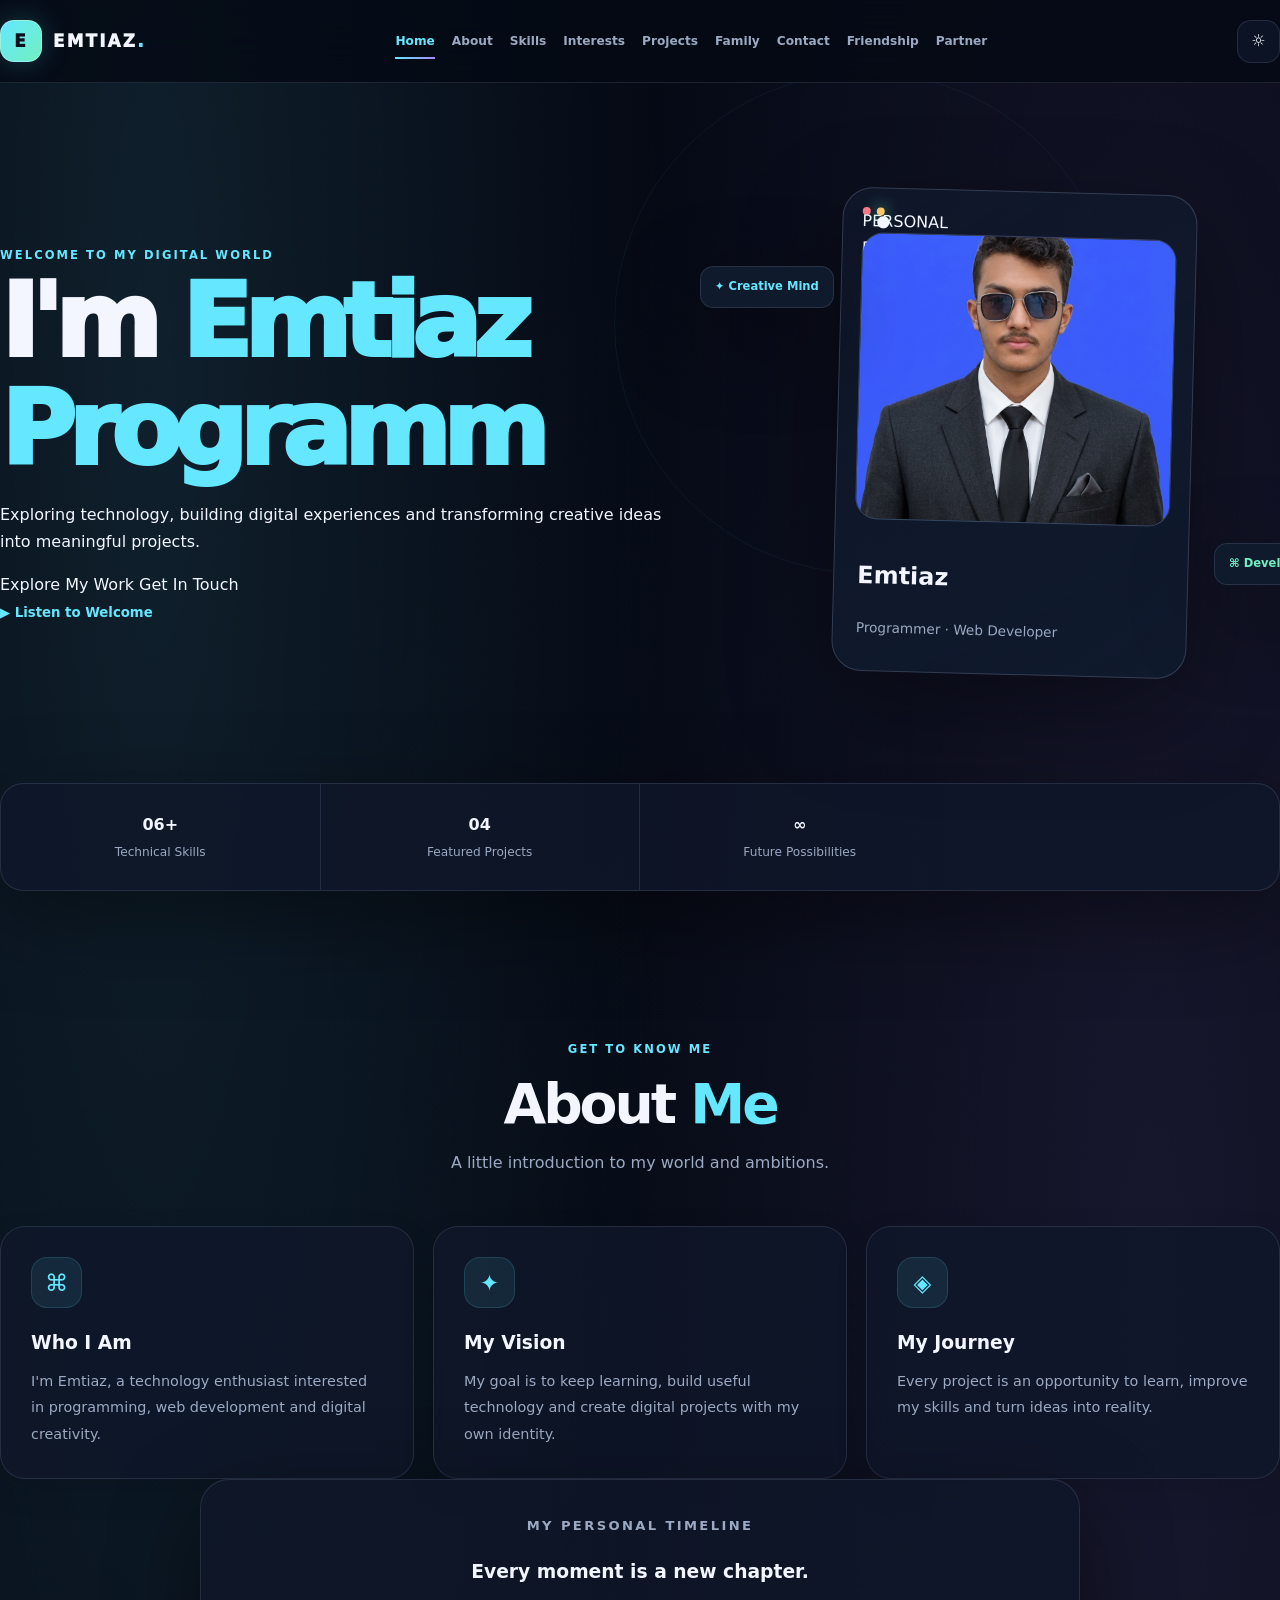
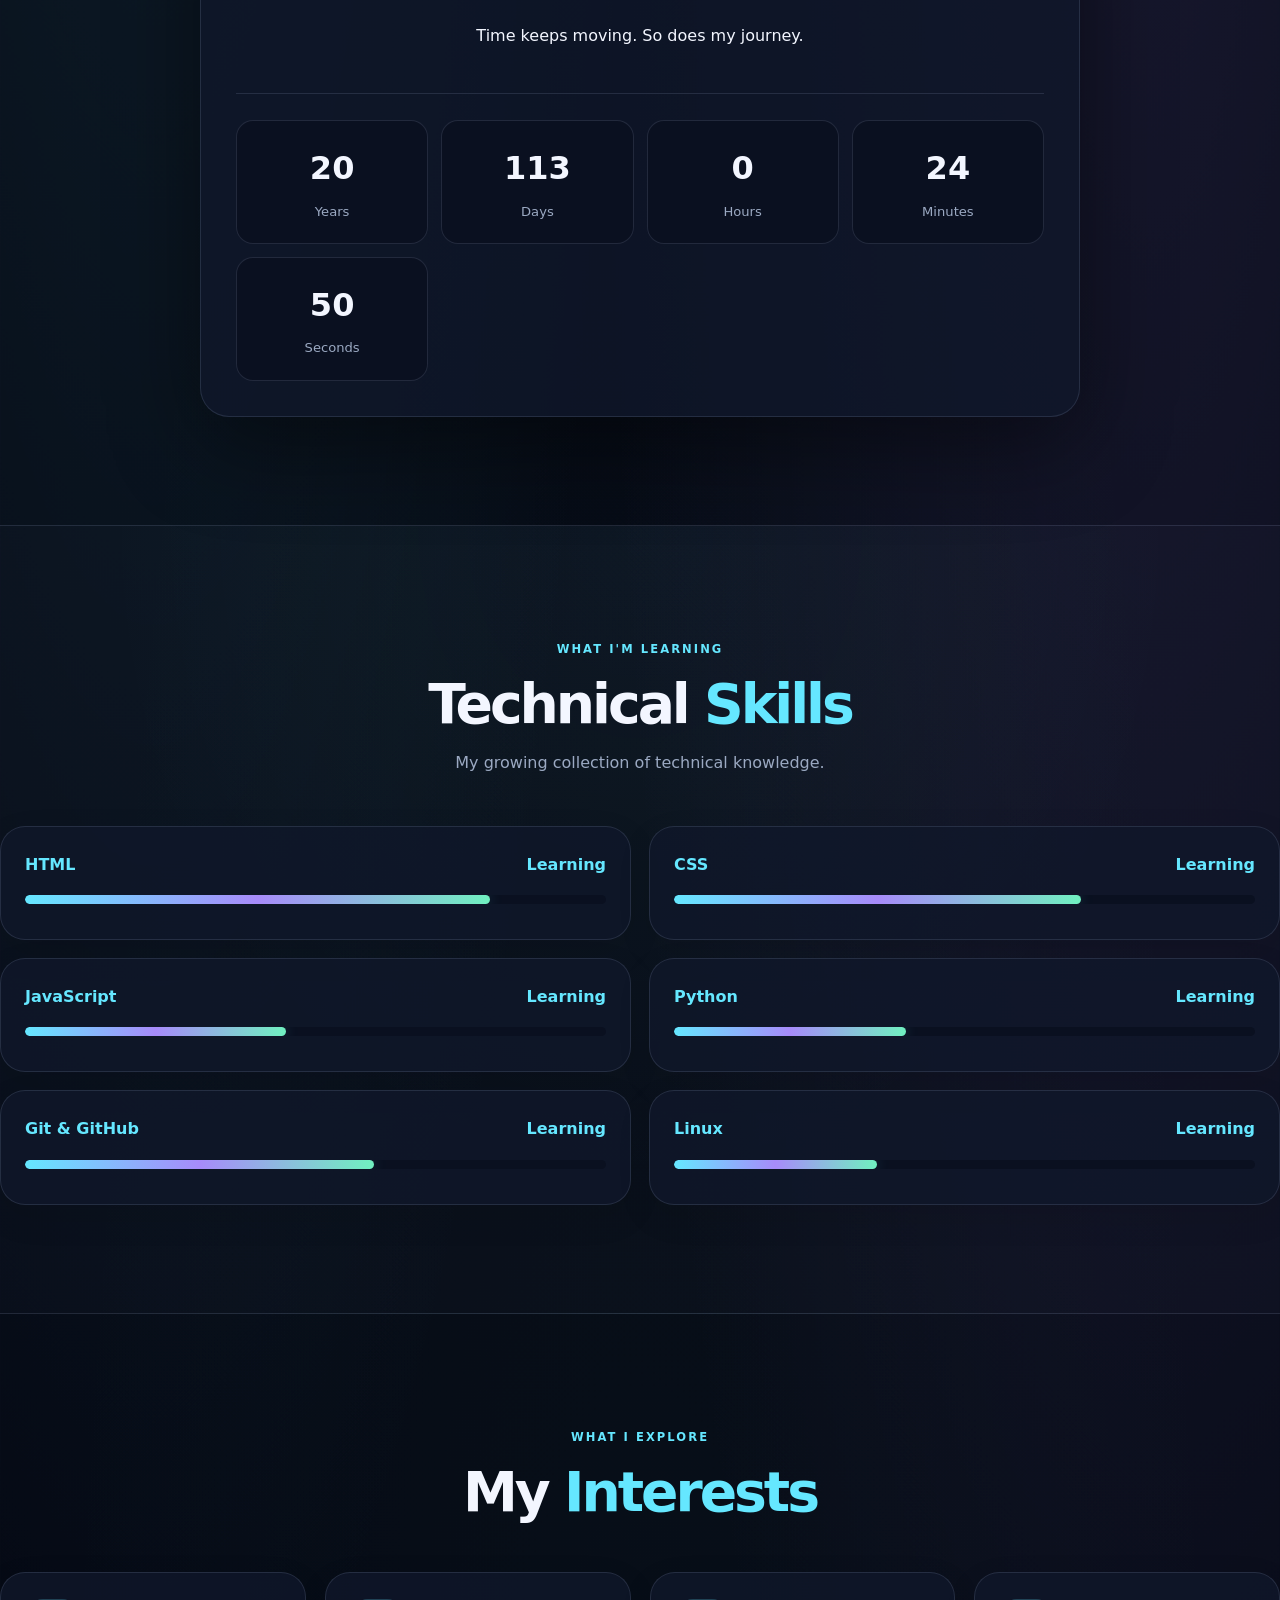
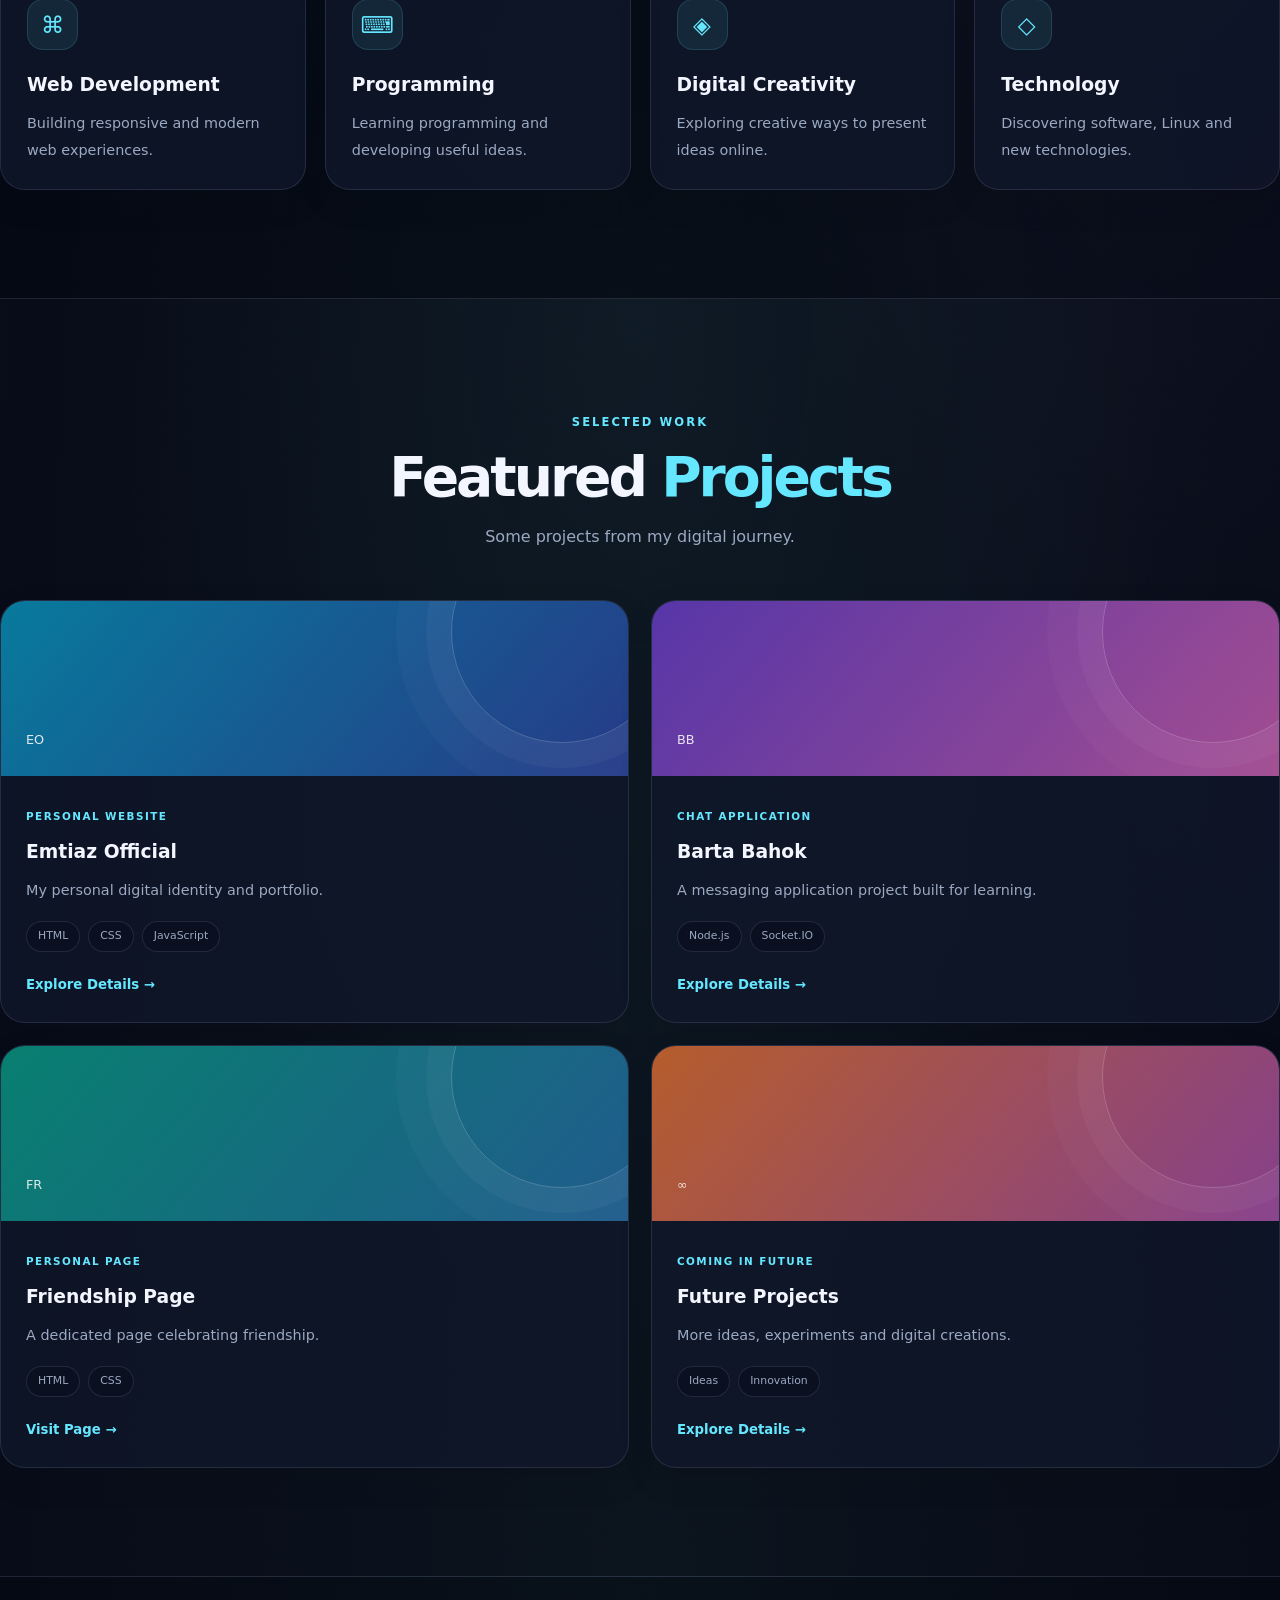
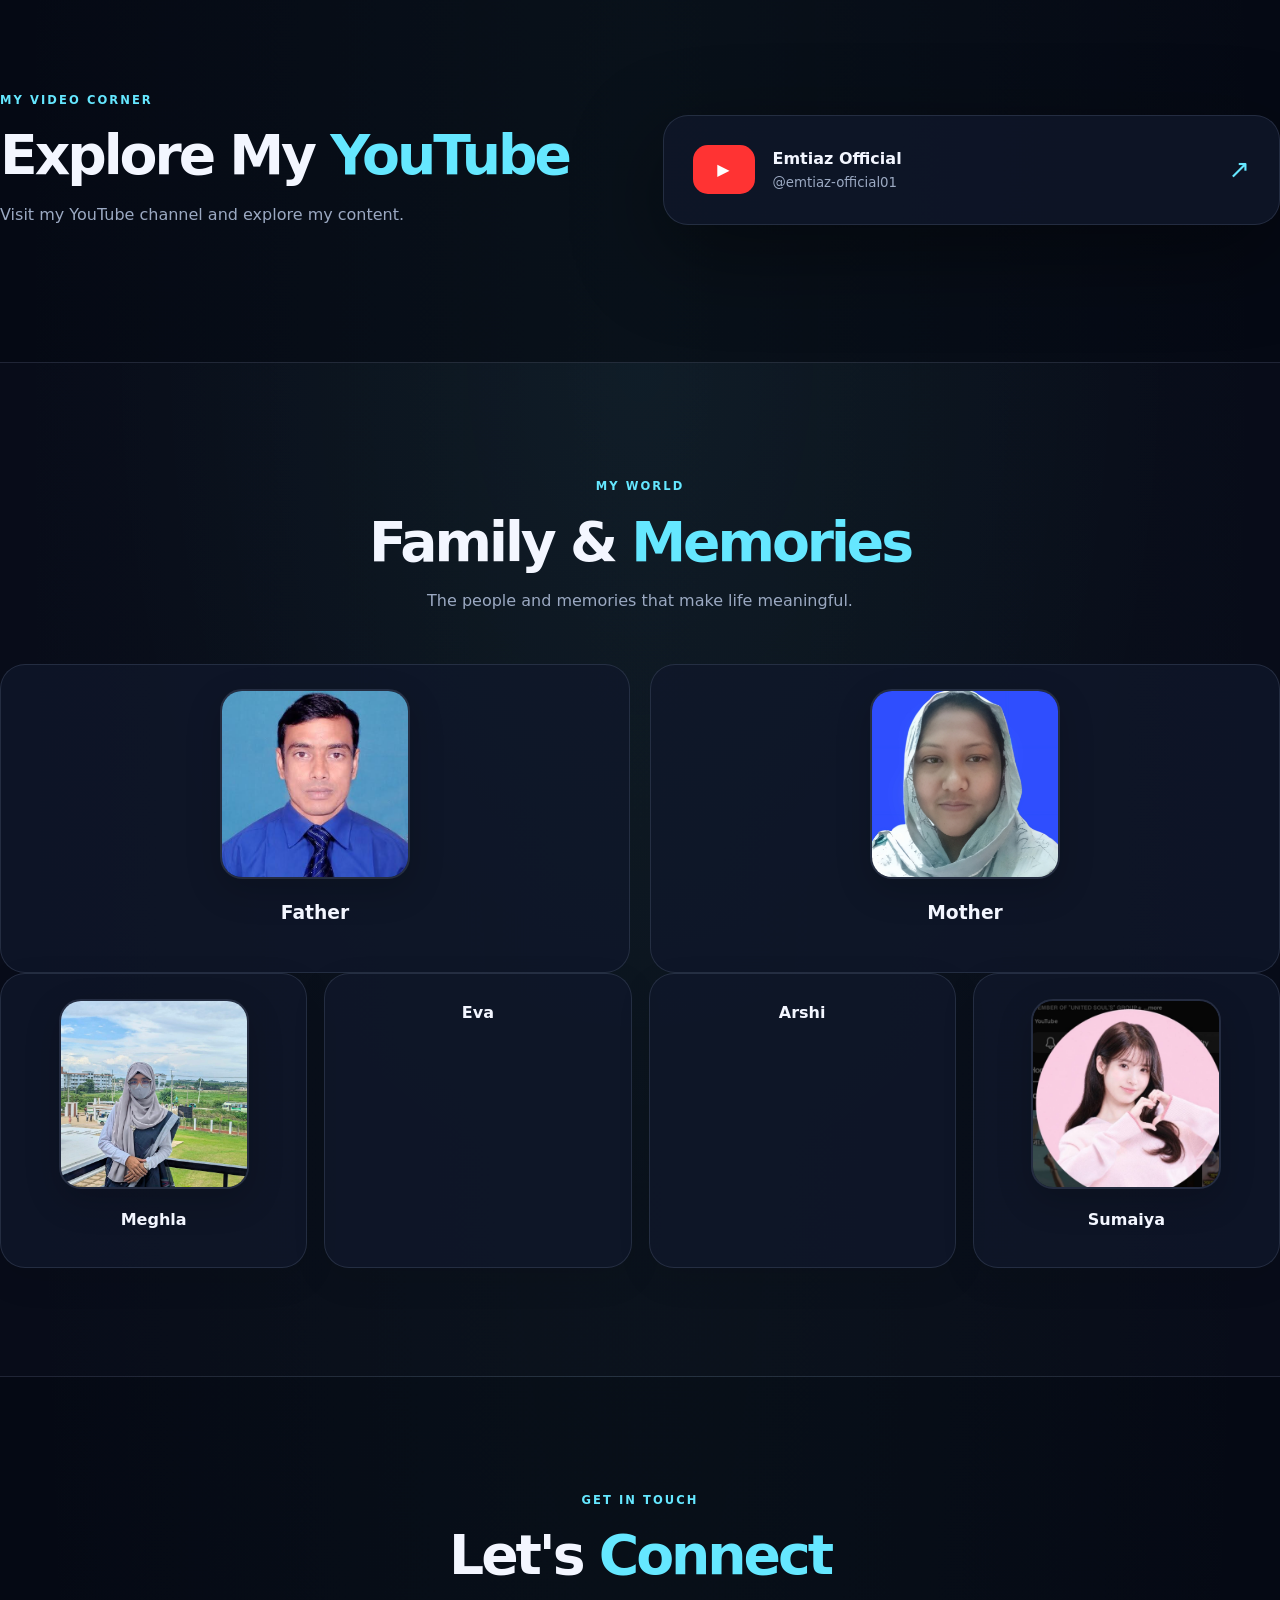
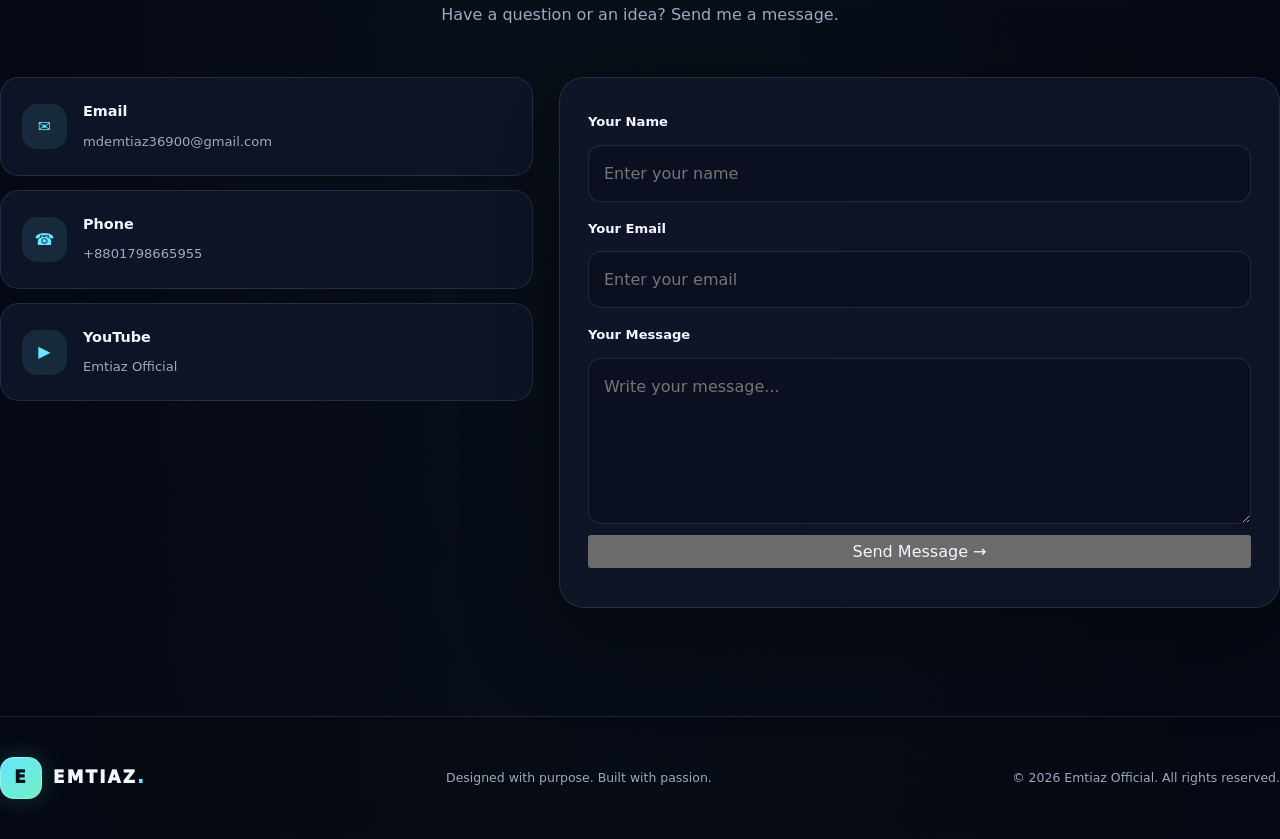
==== commit 9716299d: "Update index.html" ====
--- a/index.html
+++ b/index.html
@@ -3,27 +3,24 @@
 <head>
   <meta charset="UTF-8">
   <meta name="viewport" content="width=device-width, initial-scale=1.0">
-
-  <title>Emtiaz Official | Signature Luxury</title>
-  <meta name="description" content="The official digital home of Emtiaz — Programmer, Web Developer and Digital Creator.">
-  <meta name="theme-color" content="#070b16">
-
-  <meta http-equiv="Content-Security-Policy"
-    content="default-src 'self'; script-src 'self'; style-src 'self' 'unsafe-inline'; img-src 'self' data:; font-src 'self' data:; connect-src 'self';">
-
-  <link rel="icon" href="profile.jpg">
+  <meta name="theme-color" content="#080c17">
+  <meta name="description" content="Emtiaz Official — Programmer, Web Developer and Digital Creator. Discover my work, skills and digital journey.">
+  <meta name="author" content="Emtiaz">
+  <title>Emtiaz Official | Signature Edition</title>
+
+  <link rel="icon" href="profile.jpg" type="image/jpeg">
   <link rel="stylesheet" href="style.css">
+  <script src="script.js" defer></script>
 </head>
 
 <body>
-
   <a class="skip-link" href="#main">Skip to content</a>
-  <div class="scroll-progress"></div>
+  <div class="scroll-progress" id="scrollProgress"></div>
 
   <!-- HEADER -->
   <header class="site-header">
     <nav class="navbar">
-      <a class="brand" href="#home">
+      <a class="brand" href="#home" aria-label="Emtiaz Official">
         <span class="brand-mark">E</span>
         <span>EMTIAZ<span class="brand-accent">.</span></span>
       </a>
@@ -32,7 +29,7 @@
         <a href="#home">Home</a>
         <a href="#about">About</a>
         <a href="#skills">Skills</a>
-        <a href="#services">Services</a>
+        <a href="#services">Interests</a>
         <a href="#projects">Projects</a>
         <a href="#family">Family</a>
         <a href="#contact">Contact</a>
@@ -41,8 +38,10 @@
       </div>
 
       <div class="nav-actions">
-        <button class="icon-button" id="themeToggle" aria-label="Toggle theme">☼</button>
-        <button class="menu-toggle" id="menuToggle" aria-label="Open menu">☰</button>
+        <button class="icon-button" id="themeToggle" type="button"
+          aria-label="Switch to light mode" title="Change theme">☼</button>
+        <button class="menu-toggle" id="menuToggle" type="button"
+          aria-label="Open navigation" aria-expanded="false">☰</button>
       </div>
     </nav>
   </header>
@@ -63,13 +62,13 @@
           </h1>
 
           <p>
-            I build digital experiences, explore technology
-            and turn creative ideas into meaningful projects.
+            Exploring technology, building digital experiences
+            and transforming creative ideas into meaningful projects.
           </p>
 
           <div class="hero-buttons">
             <a class="primary-button" href="#projects">Explore My Work</a>
-            <a class="secondary-button" href="#contact">Let's Connect</a>
+            <a class="secondary-button" href="#contact">Get In Touch</a>
           </div>
 
           <button class="text-button" id="welcomeVoiceBtn" type="button">
@@ -79,20 +78,25 @@
 
         <div class="hero-visual scroll-reveal">
           <div class="hero-card">
+
             <div class="hero-card-top">
               <span>PERSONAL PROFILE</span>
               <span class="status-dot">● ONLINE</span>
             </div>
 
             <div class="profile-image-wrap">
-              <img class="profile-image" src="profile.jpg" alt="Emtiaz profile photo">
-              <span class="image-fallback">E</span>
+              <img
+                class="profile-image"
+                src="profile.jpg"
+                alt="Emtiaz profile portrait"
+              >
             </div>
 
             <div class="profile-caption">
               <h2>Emtiaz</h2>
               <p>Programmer · Web Developer</p>
             </div>
+
           </div>
 
           <div class="floating-chip chip-one">✦ Creative Mind</div>
@@ -129,6 +133,7 @@
       </div>
 
       <div class="about-grid">
+
         <article class="about-card scroll-reveal">
           <div class="card-icon">⌘</div>
           <h3>Who I Am</h3>
@@ -151,13 +156,14 @@
           <div class="card-icon">◈</div>
           <h3>My Journey</h3>
           <p>
-            Every project is a new opportunity to learn,
+            Every project is an opportunity to learn,
             improve my skills and turn ideas into reality.
           </p>
         </article>
-      </div>
-
-      <!-- BIRTHDAY COUNTER -->
+
+      </div>
+
+      <!-- AGE COUNTER -->
       <div class="age-panel scroll-reveal">
         <div class="age-highlight">
           <span class="eyebrow">MY PERSONAL TIMELINE</span>
@@ -199,34 +205,41 @@
       </div>
 
       <div class="skills-grid">
+
         <article class="skill-card">
           <div class="skill-top"><span>HTML</span><span>Learning</span></div>
           <div class="skill-track"><span style="--skill:80%"></span></div>
         </article>
+
         <article class="skill-card">
           <div class="skill-top"><span>CSS</span><span>Learning</span></div>
           <div class="skill-track"><span style="--skill:70%"></span></div>
         </article>
+
         <article class="skill-card">
           <div class="skill-top"><span>JavaScript</span><span>Learning</span></div>
           <div class="skill-track"><span style="--skill:45%"></span></div>
         </article>
+
         <article class="skill-card">
           <div class="skill-top"><span>Python</span><span>Learning</span></div>
           <div class="skill-track"><span style="--skill:40%"></span></div>
         </article>
+
         <article class="skill-card">
           <div class="skill-top"><span>Git & GitHub</span><span>Learning</span></div>
           <div class="skill-track"><span style="--skill:60%"></span></div>
         </article>
+
         <article class="skill-card">
           <div class="skill-top"><span>Linux</span><span>Learning</span></div>
           <div class="skill-track"><span style="--skill:35%"></span></div>
         </article>
-      </div>
-    </section>
-
-    <!-- SERVICES -->
+
+      </div>
+    </section>
+
+    <!-- INTERESTS -->
     <section class="section" id="services">
       <div class="section-heading scroll-reveal">
         <span class="eyebrow">WHAT I EXPLORE</span>
@@ -239,16 +252,19 @@
           <h3>Web Development</h3>
           <p>Building responsive and modern web experiences.</p>
         </article>
+
         <article class="service-card">
           <div class="card-icon">⌨</div>
           <h3>Programming</h3>
           <p>Learning programming and developing useful ideas.</p>
         </article>
+
         <article class="service-card">
           <div class="card-icon">◈</div>
           <h3>Digital Creativity</h3>
           <p>Exploring creative ways to present ideas online.</p>
         </article>
+
         <article class="service-card">
           <div class="card-icon">◇</div>
           <h3>Technology</h3>
@@ -266,14 +282,17 @@
       </div>
 
       <div class="projects-grid">
+
         <article class="project-card">
           <div class="project-art art-blue"><span>EO</span></div>
           <div class="project-content">
             <span class="project-type">PERSONAL WEBSITE</span>
             <h3>Emtiaz Official</h3>
             <p>My personal digital identity and portfolio.</p>
-            <div class="project-tags"><span>HTML</span><span>CSS</span><span>JavaScript</span></div>
-            <button class="text-button project-details"
+            <div class="project-tags">
+              <span>HTML</span><span>CSS</span><span>JavaScript</span>
+            </div>
+            <button class="text-button project-details" type="button"
               data-title="Emtiaz Official"
               data-description="My personal portfolio website, designed to represent my digital identity, skills and projects.">
               Explore Details →
@@ -287,8 +306,10 @@
             <span class="project-type">CHAT APPLICATION</span>
             <h3>Barta Bahok</h3>
             <p>A messaging application project built for learning.</p>
-            <div class="project-tags"><span>Node.js</span><span>Socket.IO</span></div>
-            <button class="text-button project-details"
+            <div class="project-tags">
+              <span>Node.js</span><span>Socket.IO</span>
+            </div>
+            <button class="text-button project-details" type="button"
               data-title="Barta Bahok"
               data-description="A messaging application project developed as a learning journey with web technologies.">
               Explore Details →
@@ -302,7 +323,9 @@
             <span class="project-type">PERSONAL PAGE</span>
             <h3>Friendship Page</h3>
             <p>A dedicated page celebrating friendship.</p>
-            <div class="project-tags"><span>HTML</span><span>CSS</span></div>
+            <div class="project-tags">
+              <span>HTML</span><span>CSS</span>
+            </div>
             <a class="text-button" href="friendship.html">Visit Page →</a>
           </div>
         </article>
@@ -313,14 +336,17 @@
             <span class="project-type">COMING IN FUTURE</span>
             <h3>Future Projects</h3>
             <p>More ideas, experiments and digital creations.</p>
-            <div class="project-tags"><span>Ideas</span><span>Innovation</span></div>
-            <button class="text-button project-details"
+            <div class="project-tags">
+              <span>Ideas</span><span>Innovation</span>
+            </div>
+            <button class="text-button project-details" type="button"
               data-title="Future Projects"
               data-description="This space is reserved for future projects and new experiments.">
               Explore Details →
             </button>
           </div>
         </article>
+
       </div>
     </section>
 
@@ -332,7 +358,10 @@
           <h2>Explore My <span class="brand-accent">YouTube</span></h2>
           <p>Visit my YouTube channel and explore my content.</p>
         </div>
-        <a class="youtube-card" href="https://www.youtube.com/@emtiaz-official01" target="_blank" rel="noopener noreferrer">
+
+        <a class="youtube-card"
+          href="https://www.youtube.com/@emtiaz-official01"
+          target="_blank" rel="noopener noreferrer">
           <span class="youtube-play">▶</span>
           <span>
             <strong>Emtiaz Official</strong>
@@ -356,6 +385,7 @@
           <img src="assets/abbu.jpg" alt="Father" loading="lazy">
           <h3>Father</h3>
         </article>
+
         <article class="parent-card">
           <img src="assets/ammu.jpg" alt="Mother" loading="lazy">
           <h3>Mother</h3>
@@ -367,14 +397,17 @@
           <img src="assets/meghla.jpg" alt="Meghla" loading="lazy">
           <h3>Meghla</h3>
         </article>
+
         <article class="sister-card">
           <img src="assets/eva.jpg" alt="Eva" loading="lazy">
           <h3>Eva</h3>
         </article>
+
         <article class="sister-card">
           <img src="assets/arshi.jpg" alt="Arshi" loading="lazy">
           <h3>Arshi</h3>
         </article>
+
         <article class="sister-card">
           <img src="assets/sumaiya.jpg" alt="Sumaiya" loading="lazy">
           <h3>Sumaiya</h3>
@@ -391,12 +424,15 @@
       </div>
 
       <div class="contact-layout">
+
         <div class="contact-info">
           <article class="contact-card">
             <span class="contact-icon">✉</span>
             <div>
               <h3>Email</h3>
-              <a href="mailto:mdemtiaz36900@gmail.com">mdemtiaz36900@gmail.com</a>
+              <a href="mailto:mdemtiaz36900@gmail.com">
+                mdemtiaz36900@gmail.com
+              </a>
             </div>
           </article>
 
@@ -412,24 +448,33 @@
             <span class="contact-icon">▶</span>
             <div>
               <h3>YouTube</h3>
-              <a href="https://www.youtube.com/@emtiaz-official01" target="_blank" rel="noopener noreferrer">Emtiaz Official</a>
+              <a href="https://www.youtube.com/@emtiaz-official01"
+                target="_blank" rel="noopener noreferrer">
+                Emtiaz Official
+              </a>
             </div>
           </article>
         </div>
 
         <form class="contact-form" id="contactForm">
           <label for="contactName">Your Name</label>
-          <input id="contactName" name="name" type="text" placeholder="Enter your name" required>
+          <input id="contactName" name="name" type="text"
+            placeholder="Enter your name" required>
 
           <label for="contactEmail">Your Email</label>
-          <input id="contactEmail" name="email" type="email" placeholder="Enter your email" required>
+          <input id="contactEmail" name="email" type="email"
+            placeholder="Enter your email" required>
 
           <label for="contactMessage">Your Message</label>
-          <textarea id="contactMessage" name="message" rows="5" placeholder="Write your message..." required></textarea>
-
-          <button class="primary-button" type="submit">Send Message →</button>
+          <textarea id="contactMessage" name="message" rows="5"
+            placeholder="Write your message..." required></textarea>
+
+          <button class="primary-button" type="submit">
+            Send Message →
+          </button>
           <p class="form-message" id="formMessage" aria-live="polite"></p>
         </form>
+
       </div>
     </section>
 
@@ -447,18 +492,23 @@
     </div>
   </footer>
 
-  <button class="back-to-top" id="backToTop" aria-label="Back to top">↑</button>
+  <!-- BACK TO TOP -->
+  <button class="back-to-top" id="backToTop"
+    type="button" aria-label="Back to top">↑</button>
 
   <!-- PROJECT MODAL -->
   <div class="project-modal" id="projectModal" aria-hidden="true">
-    <div class="modal-content" role="dialog" aria-modal="true" aria-labelledby="modalTitle">
-      <button class="modal-close" id="modalClose" aria-label="Close">×</button>
+    <div class="modal-content" role="dialog"
+      aria-modal="true" aria-labelledby="modalTitle">
+
+      <button class="modal-close" id="modalClose"
+        type="button" aria-label="Close">×</button>
+
       <span class="eyebrow">PROJECT INFORMATION</span>
       <h2 id="modalTitle">Project</h2>
       <p id="modalDescription"></p>
     </div>
   </div>
 
-  <script src="script.js" defer></script>
 </body>
 </html>
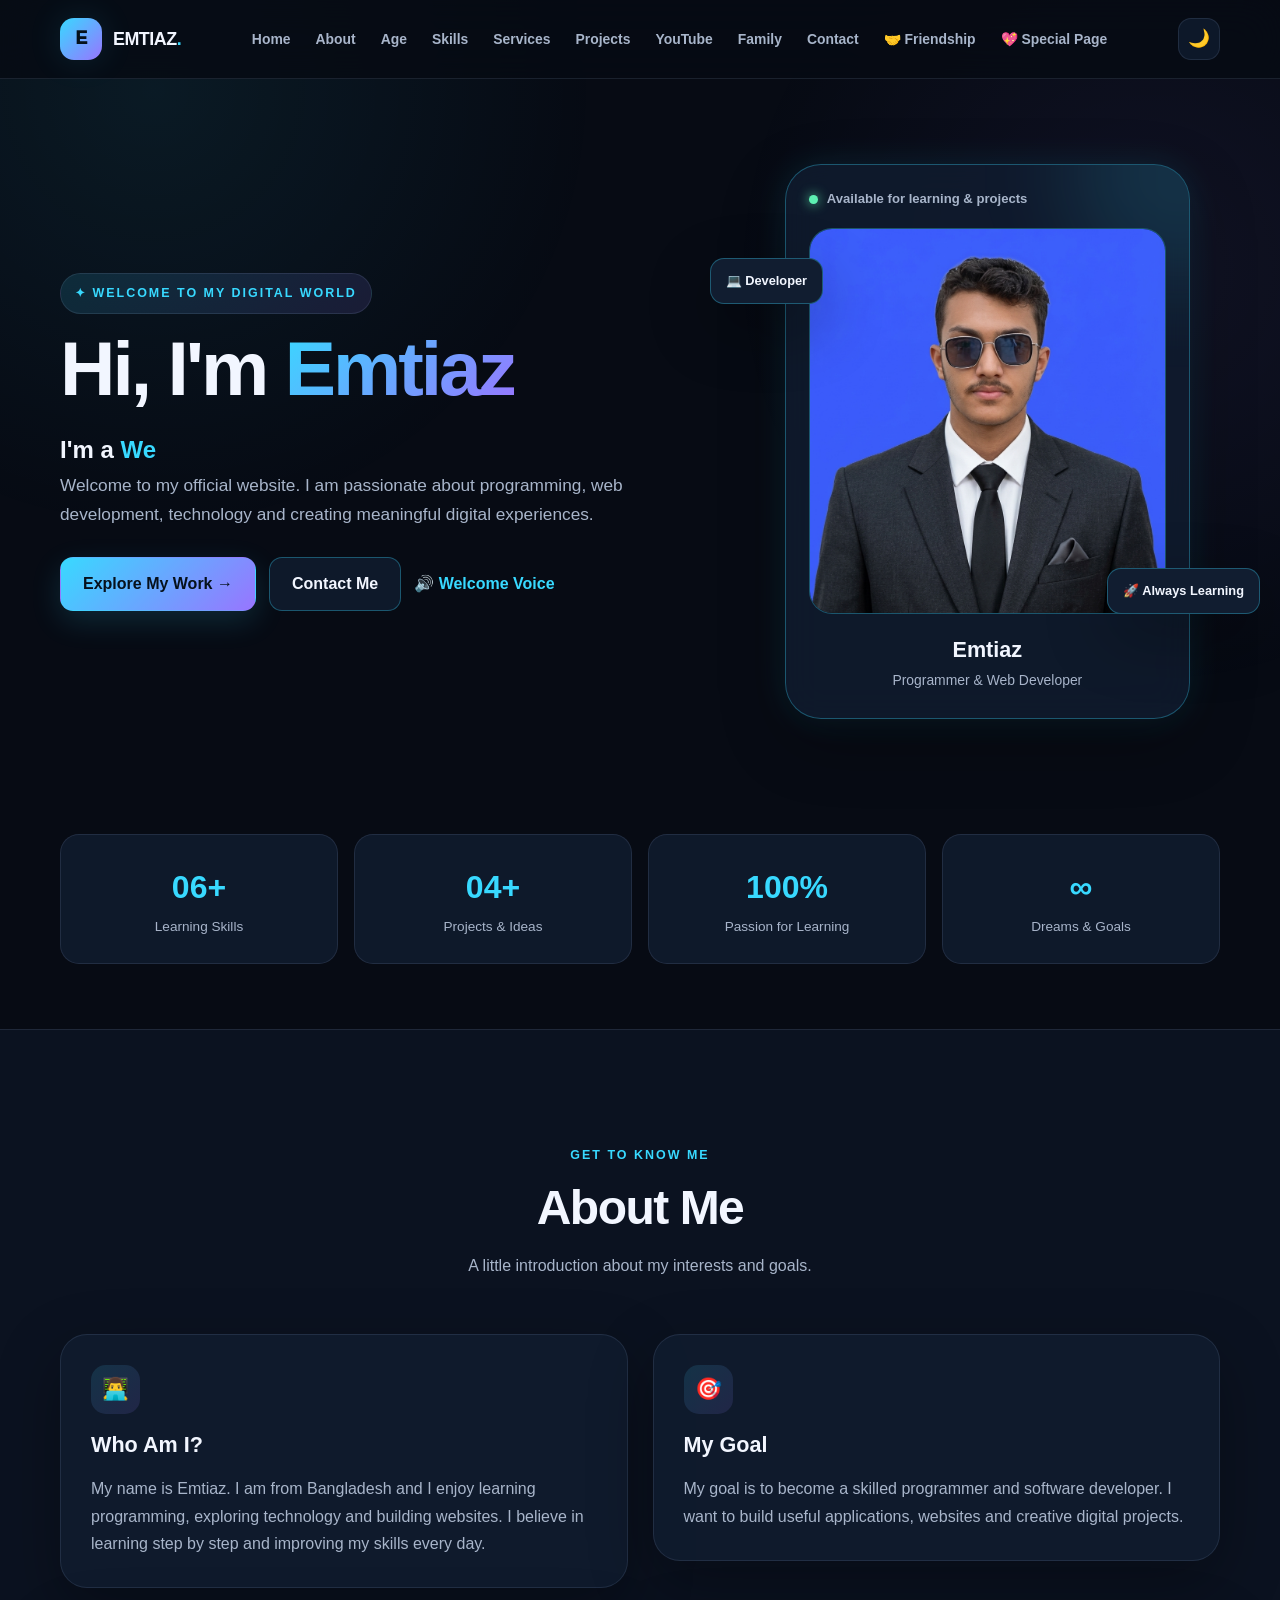
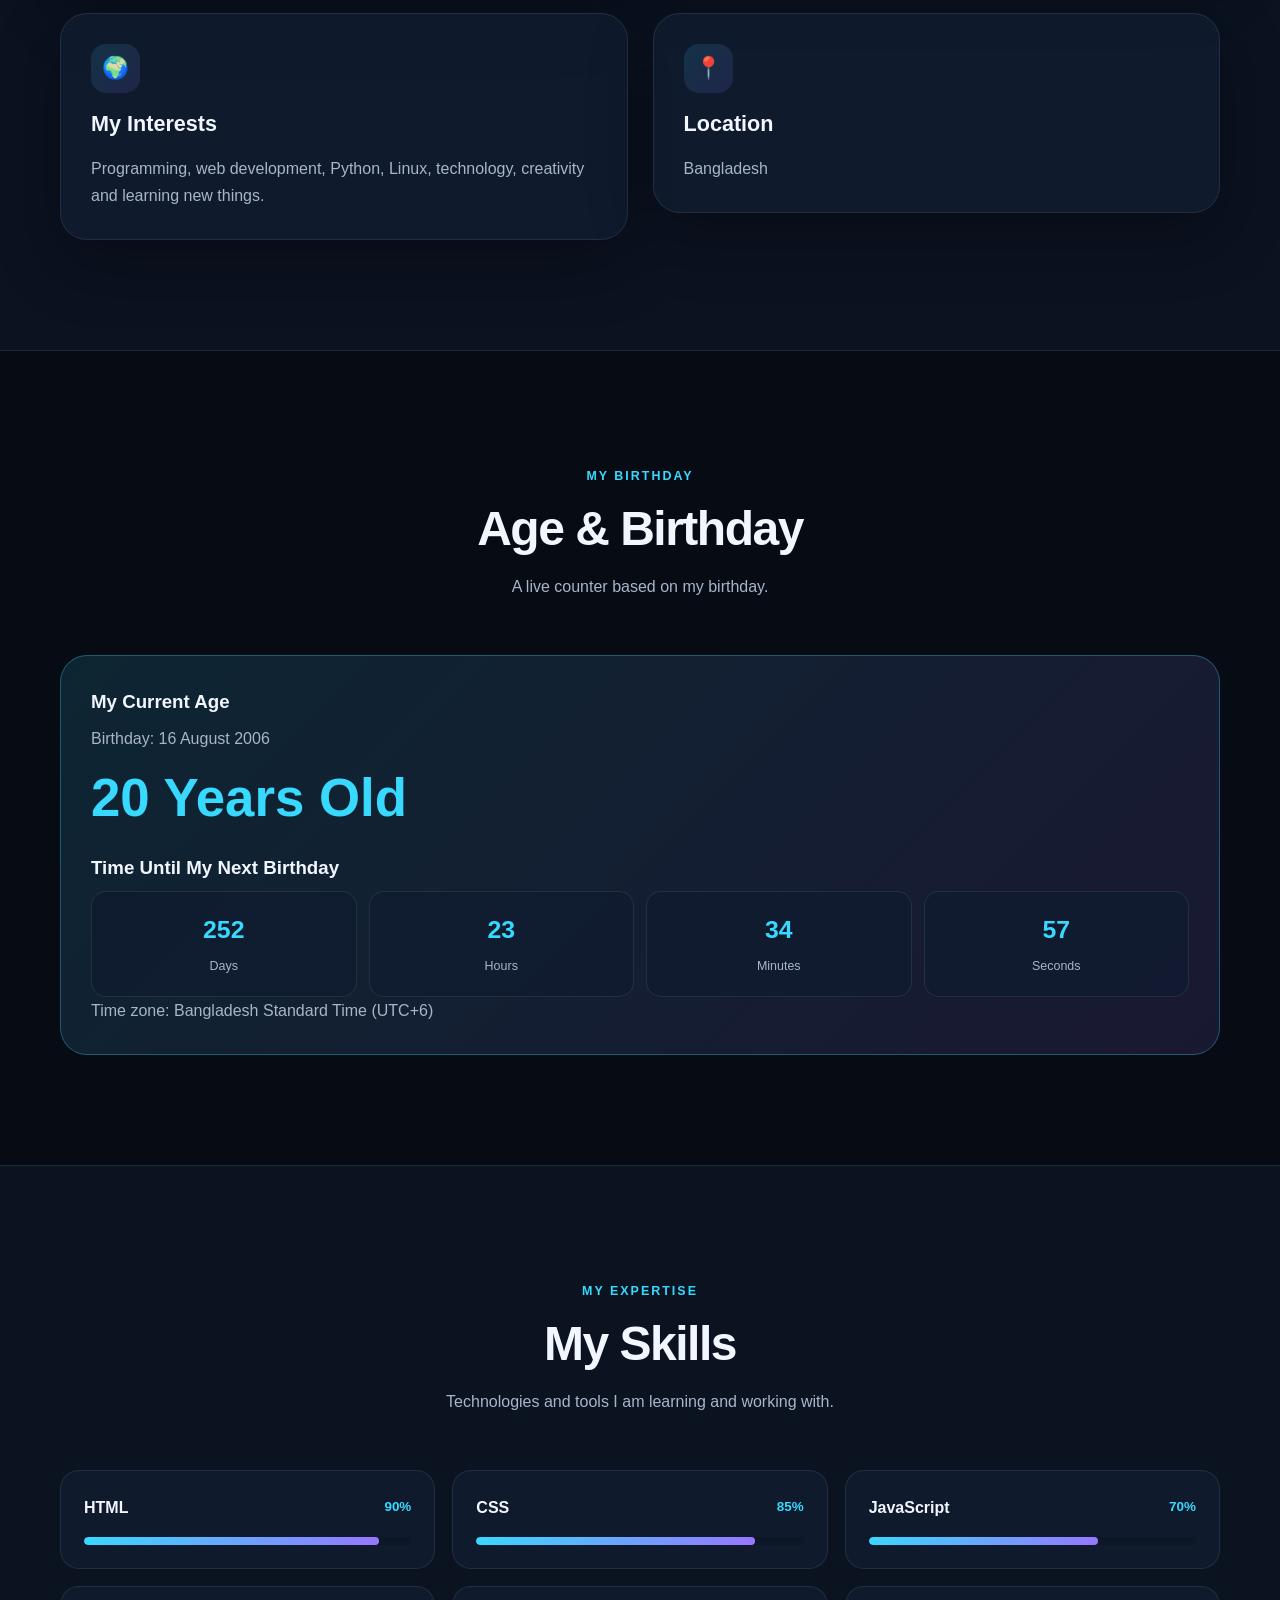
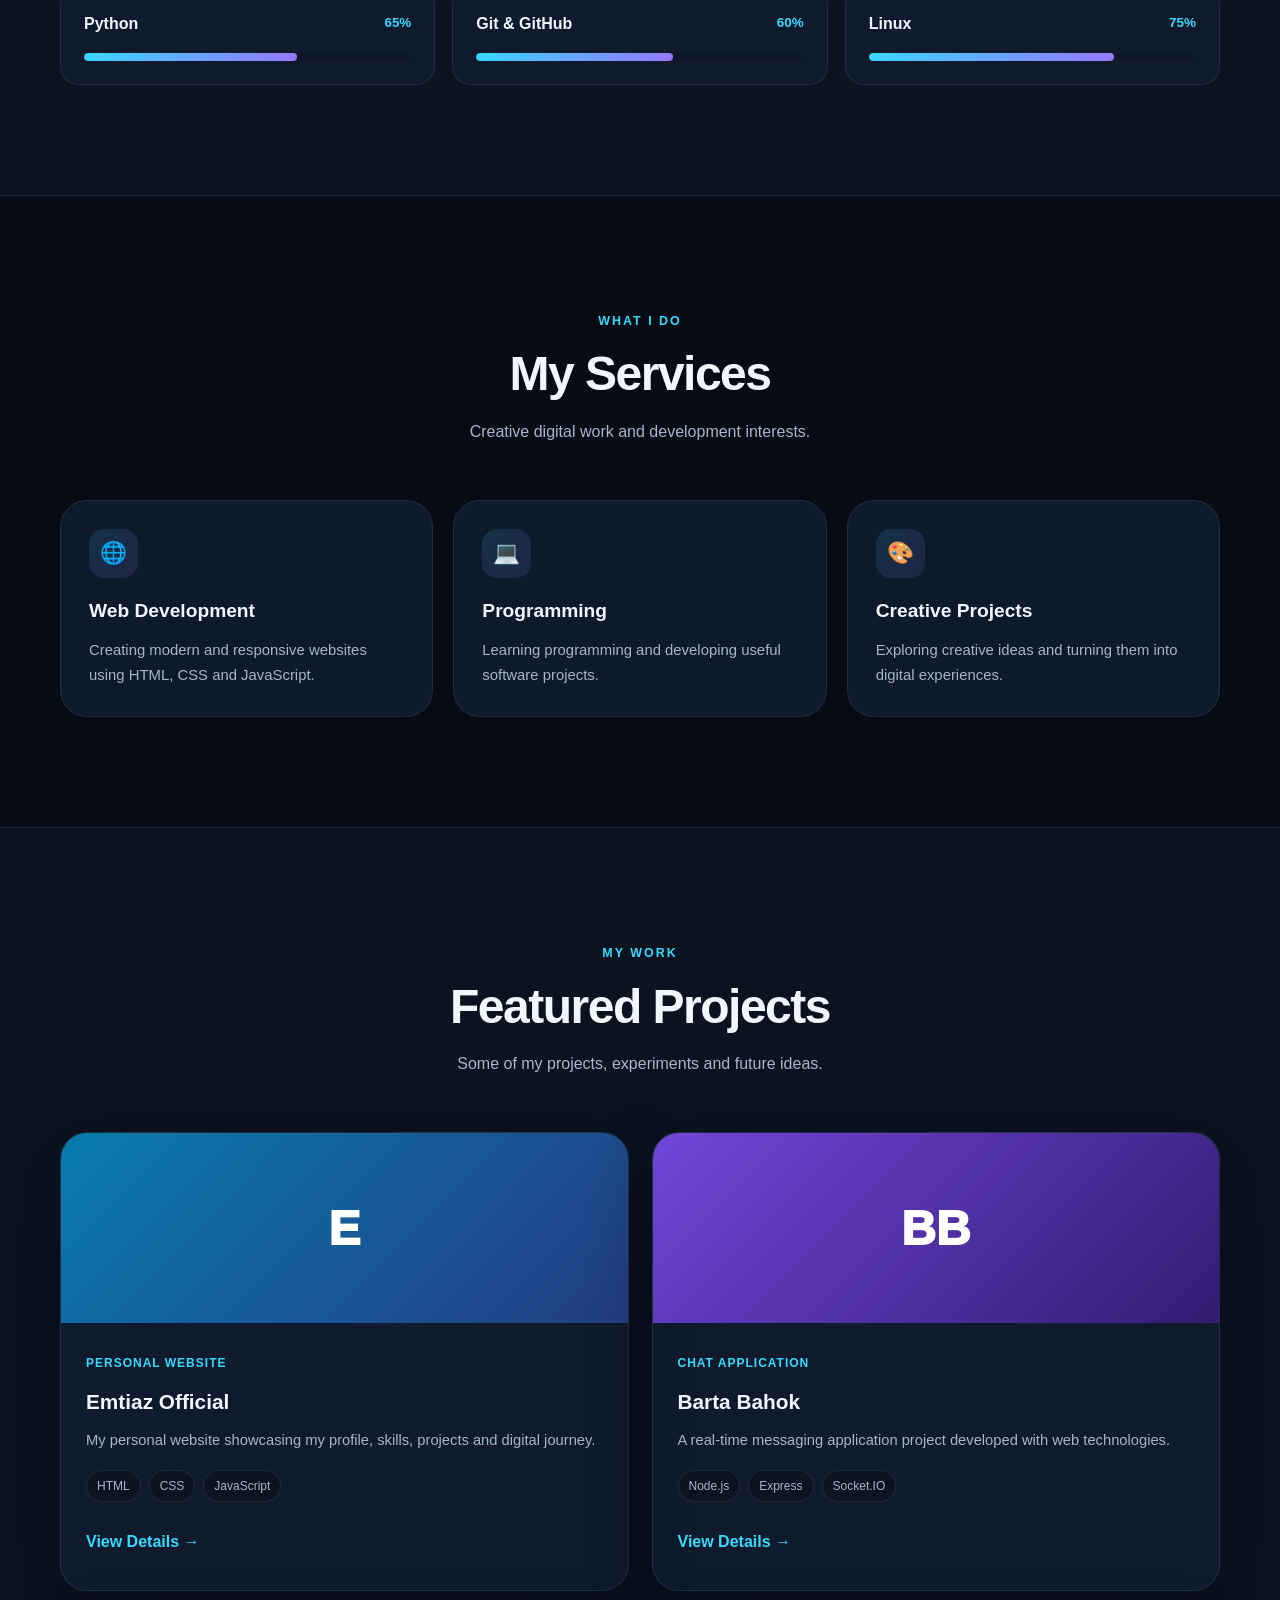
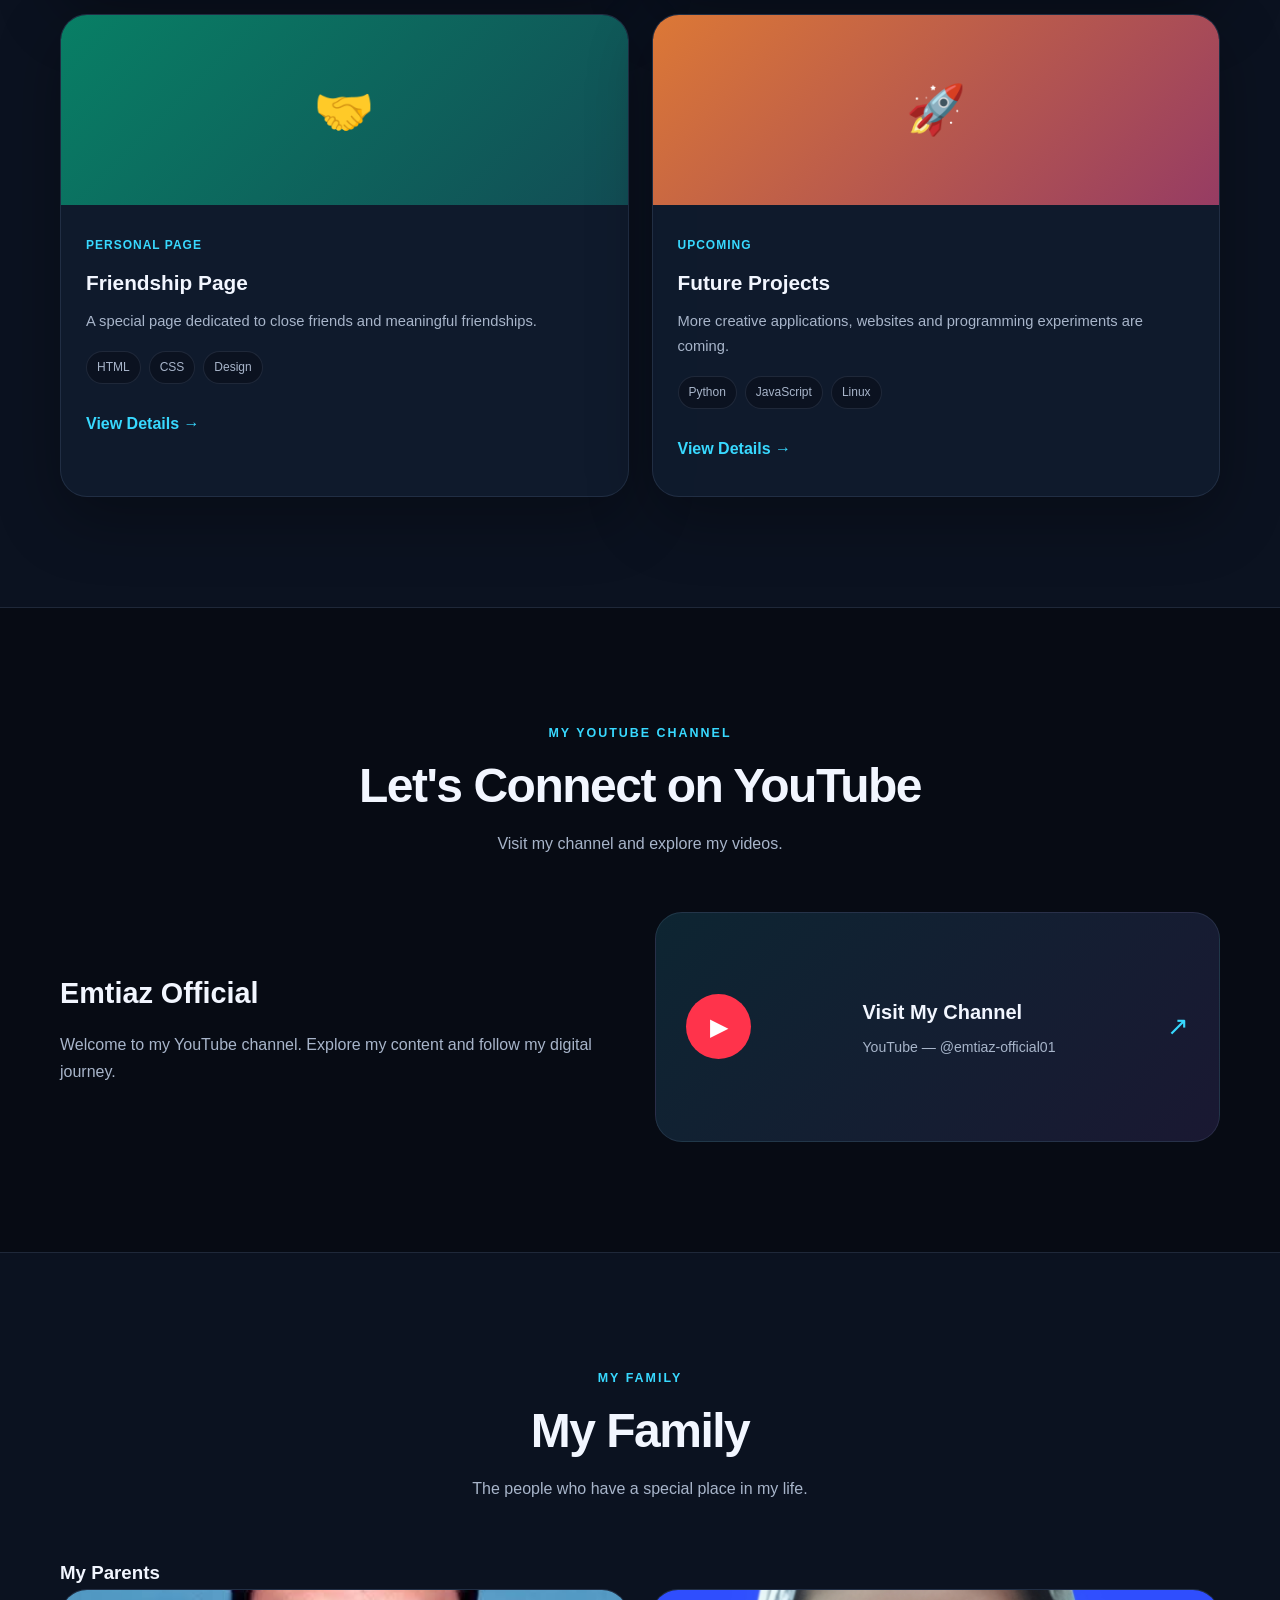
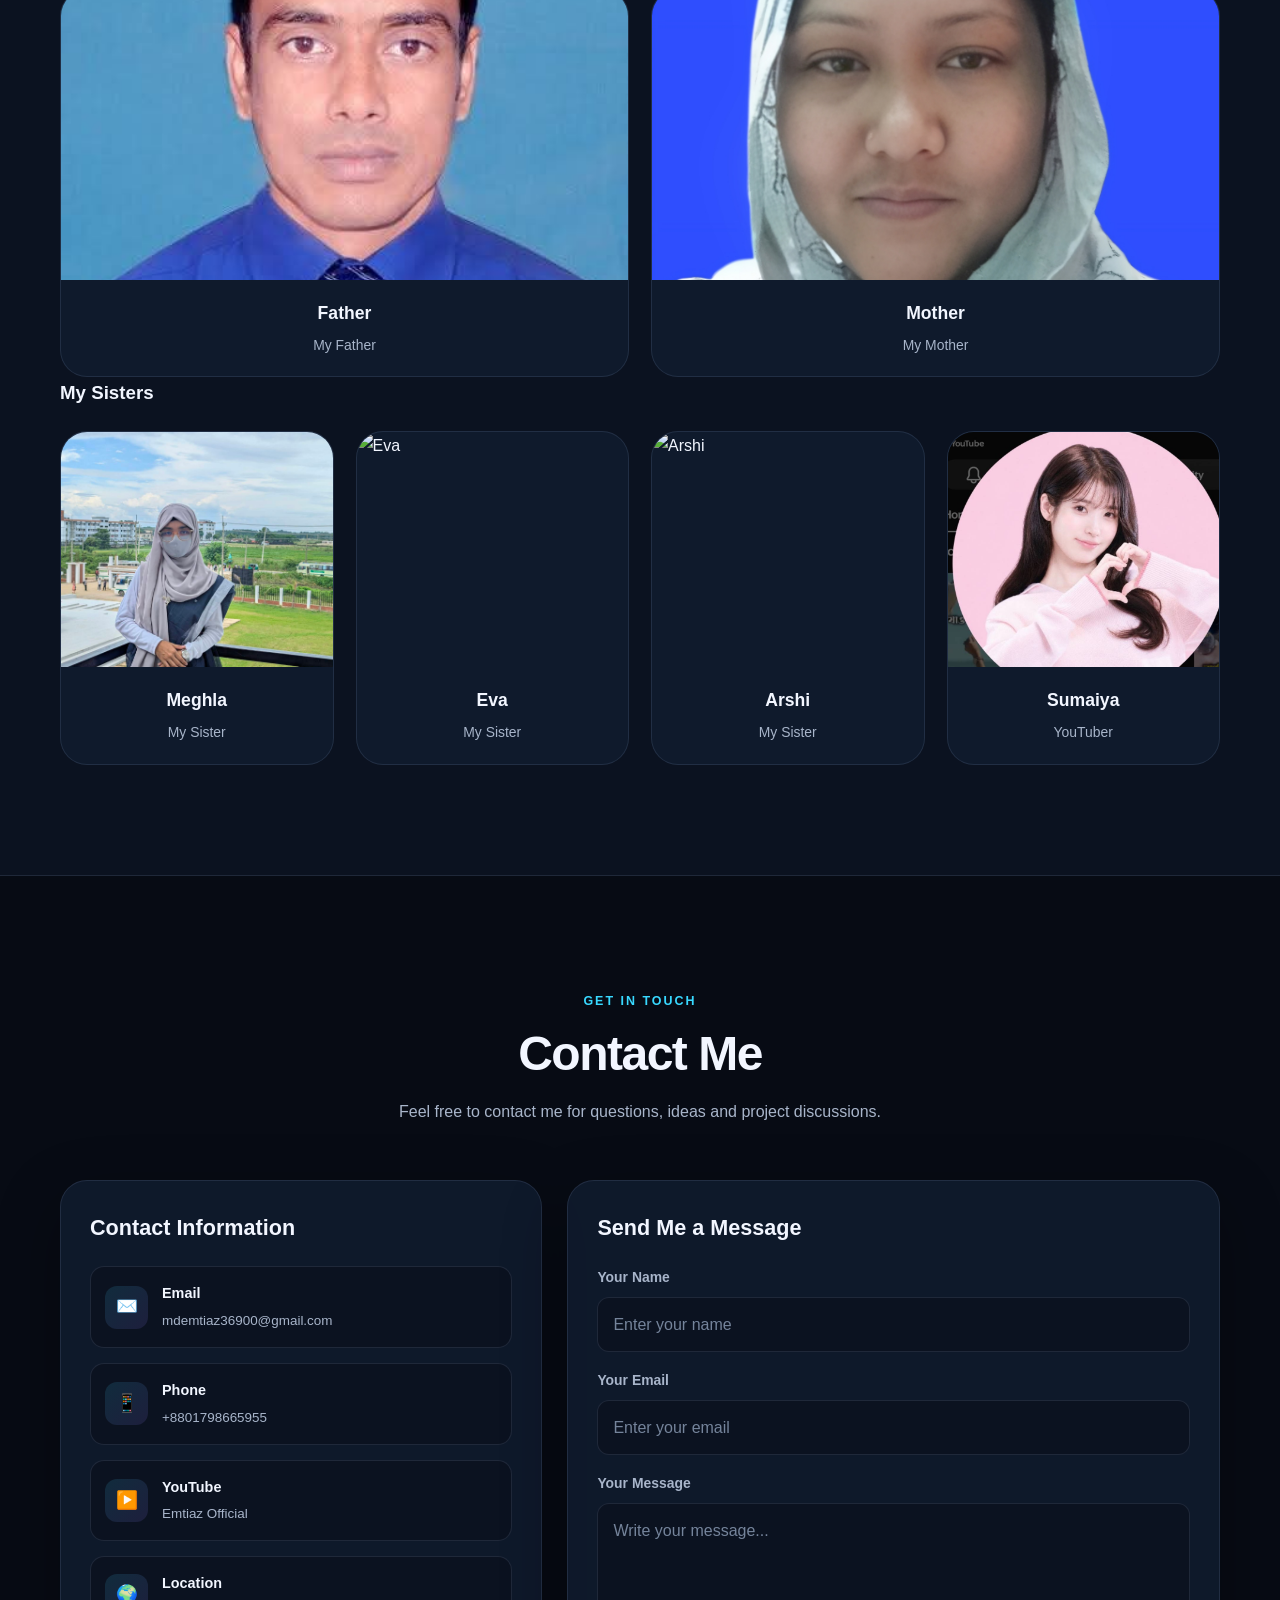
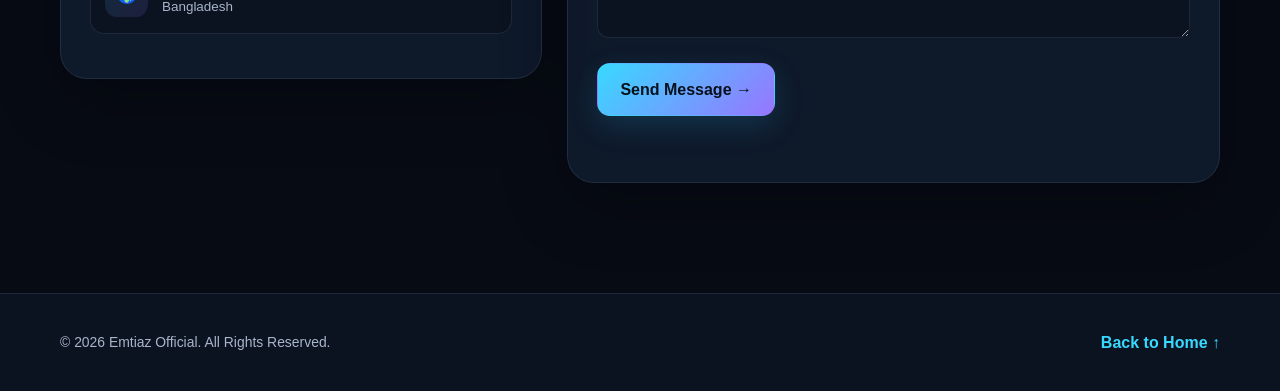
==== commit f8f2ef1e: "Update index.html" ====
--- a/index.html
+++ b/index.html
@@ -3,511 +3,1178 @@
 <head>
   <meta charset="UTF-8">
   <meta name="viewport" content="width=device-width, initial-scale=1.0">
-  <meta name="theme-color" content="#080c17">
-  <meta name="description" content="Emtiaz Official — Programmer, Web Developer and Digital Creator. Discover my work, skills and digital journey.">
+
+  <title>Emtiaz Official | Programmer & Web Developer</title>
+
+  <meta
+    name="description"
+    content="Official website of Emtiaz — programmer, web developer and digital creator from Bangladesh."
+  >
+
   <meta name="author" content="Emtiaz">
-  <title>Emtiaz Official | Signature Edition</title>
-
-  <link rel="icon" href="profile.jpg" type="image/jpeg">
+  <meta name="theme-color" content="#070b14">
+
+  <meta
+    http-equiv="Content-Security-Policy"
+    content="
+      default-src 'self';
+      script-src 'self';
+      style-src 'self' 'unsafe-inline';
+      img-src 'self' data:;
+      font-src 'self' data:;
+      connect-src 'self';
+      object-src 'none';
+      base-uri 'self';
+      form-action 'self' mailto:;
+    "
+  >
+
+  <link rel="icon" href="favicon.svg" type="image/svg+xml">
   <link rel="stylesheet" href="style.css">
+
   <script src="script.js" defer></script>
 </head>
 
 <body>
-  <a class="skip-link" href="#main">Skip to content</a>
-  <div class="scroll-progress" id="scrollProgress"></div>
+
+  <!-- ACCESSIBILITY -->
+  <a href="#mainContent" class="skip-link">
+    Skip to content
+  </a>
+
+  <!-- SCROLL PROGRESS -->
+  <div
+    class="scroll-progress"
+    id="scrollProgress"
+    aria-hidden="true"
+  ></div>
+
 
   <!-- HEADER -->
   <header class="site-header">
-    <nav class="navbar">
-      <a class="brand" href="#home" aria-label="Emtiaz Official">
+
+    <nav class="navbar" aria-label="Main navigation">
+
+      <a href="#home" class="brand">
         <span class="brand-mark">E</span>
-        <span>EMTIAZ<span class="brand-accent">.</span></span>
+
+        <span>
+          EMTIAZ<span class="brand-accent">.</span>
+        </span>
       </a>
 
-      <div class="nav-menu" id="navMenu">
-        <a href="#home">Home</a>
-        <a href="#about">About</a>
-        <a href="#skills">Skills</a>
-        <a href="#services">Interests</a>
-        <a href="#projects">Projects</a>
-        <a href="#family">Family</a>
-        <a href="#contact">Contact</a>
-        <a href="friendship.html">Friendship</a>
-        <a href="partner.html">Partner</a>
+
+      <ul class="nav-menu" id="navMenu">
+
+        <li><a href="#home">Home</a></li>
+        <li><a href="#about">About</a></li>
+        <li><a href="#age">Age</a></li>
+        <li><a href="#skills">Skills</a></li>
+        <li><a href="#services">Services</a></li>
+        <li><a href="#projects">Projects</a></li>
+        <li><a href="#youtube">YouTube</a></li>
+        <li><a href="#family">Family</a></li>
+        <li><a href="#contact">Contact</a></li>
+
+        <li>
+          <a href="friendship.html">🤝 Friendship</a>
+        </li>
+
+        <li>
+          <a href="partner.html">💖 Special Page</a>
+        </li>
+
+      </ul>
+
+
+      <div class="nav-actions">
+
+        <button
+          class="icon-button"
+          id="themeToggle"
+          type="button"
+          aria-label="Switch to light mode"
+          title="Change Theme"
+        >
+          🌙
+        </button>
+
+        <button
+          class="menu-toggle"
+          id="menuToggle"
+          type="button"
+          aria-label="Toggle navigation"
+          aria-expanded="false"
+        >
+          ☰
+        </button>
+
       </div>
 
-      <div class="nav-actions">
-        <button class="icon-button" id="themeToggle" type="button"
-          aria-label="Switch to light mode" title="Change theme">☼</button>
-        <button class="menu-toggle" id="menuToggle" type="button"
-          aria-label="Open navigation" aria-expanded="false">☰</button>
-      </div>
     </nav>
+
   </header>
 
-  <main id="main">
-
-    <!-- HERO -->
+
+  <main id="mainContent">
+
+
+    <!-- HERO SECTION -->
     <section class="hero section" id="home">
-      <div class="hero-grid">
+
+      <div class="container hero-grid">
 
         <div class="hero-content scroll-reveal">
-          <span class="eyebrow">WELCOME TO MY DIGITAL WORLD</span>
+
+          <span class="eyebrow">
+            ✦ WELCOME TO MY DIGITAL WORLD
+          </span>
 
           <h1>
-            I'm <span class="brand-accent">Emtiaz</span>
-            <br>
+            Hi, I'm <span>Emtiaz</span>
+          </h1>
+
+          <h2>
+            I'm a
             <span id="typingText">Programmer</span>
-          </h1>
+          </h2>
 
           <p>
-            Exploring technology, building digital experiences
-            and transforming creative ideas into meaningful projects.
+            Welcome to my official website. I am passionate about
+            programming, web development, technology and creating
+            meaningful digital experiences.
           </p>
 
+
           <div class="hero-buttons">
-            <a class="primary-button" href="#projects">Explore My Work</a>
-            <a class="secondary-button" href="#contact">Get In Touch</a>
+
+            <a href="#projects" class="primary-button">
+              Explore My Work →
+            </a>
+
+            <a href="#contact" class="secondary-button">
+              Contact Me
+            </a>
+
+            <button
+              type="button"
+              class="text-button"
+              id="welcomeVoiceBtn"
+            >
+              🔊 Welcome Voice
+            </button>
+
           </div>
 
-          <button class="text-button" id="welcomeVoiceBtn" type="button">
-            ▶ Listen to Welcome
-          </button>
-        </div>
+        </div>
+
 
         <div class="hero-visual scroll-reveal">
+
           <div class="hero-card">
 
             <div class="hero-card-top">
-              <span>PERSONAL PROFILE</span>
-              <span class="status-dot">● ONLINE</span>
-            </div>
+              <span class="status-dot"></span>
+              <span>Available for learning & projects</span>
+            </div>
+
 
             <div class="profile-image-wrap">
+
               <img
-                class="profile-image"
                 src="profile.jpg"
                 alt="Emtiaz profile portrait"
+                class="profile-image"
+                fetchpriority="high"
               >
-            </div>
+
+            </div>
+
 
             <div class="profile-caption">
-              <h2>Emtiaz</h2>
-              <p>Programmer · Web Developer</p>
+
+              <h3>Emtiaz</h3>
+
+              <p>
+                Programmer & Web Developer
+              </p>
+
             </div>
 
           </div>
 
-          <div class="floating-chip chip-one">✦ Creative Mind</div>
-          <div class="floating-chip chip-two">⌘ Developer</div>
+
+          <div class="floating-chip chip-one">
+            💻 Developer
+          </div>
+
+          <div class="floating-chip chip-two">
+            🚀 Always Learning
+          </div>
+
         </div>
 
       </div>
+
     </section>
+
 
     <!-- STATS -->
     <section class="stats-section">
-      <div class="stats-grid">
-        <div class="stat-card">
-          <strong>06+</strong>
-          <span>Technical Skills</span>
-        </div>
-        <div class="stat-card">
-          <strong>04</strong>
-          <span>Featured Projects</span>
-        </div>
-        <div class="stat-card">
-          <strong>∞</strong>
-          <span>Future Possibilities</span>
-        </div>
+
+      <div class="container stats-grid">
+
+        <article class="stat-card scroll-reveal">
+          <h3>06+</h3>
+          <p>Learning Skills</p>
+        </article>
+
+        <article class="stat-card scroll-reveal">
+          <h3>04+</h3>
+          <p>Projects & Ideas</p>
+        </article>
+
+        <article class="stat-card scroll-reveal">
+          <h3>100%</h3>
+          <p>Passion for Learning</p>
+        </article>
+
+        <article class="stat-card scroll-reveal">
+          <h3>∞</h3>
+          <p>Dreams & Goals</p>
+        </article>
+
       </div>
+
     </section>
 
+
     <!-- ABOUT -->
-    <section class="section" id="about">
-      <div class="section-heading scroll-reveal">
-        <span class="eyebrow">GET TO KNOW ME</span>
-        <h2>About <span class="brand-accent">Me</span></h2>
-        <p>A little introduction to my world and ambitions.</p>
+    <section class="section section-alt" id="about">
+
+      <div class="container">
+
+        <div class="section-heading scroll-reveal">
+
+          <span class="eyebrow">GET TO KNOW ME</span>
+
+          <h2>About Me</h2>
+
+          <p>
+            A little introduction about my interests and goals.
+          </p>
+
+        </div>
+
+
+        <div class="about-grid">
+
+          <article class="about-card scroll-reveal">
+
+            <div class="card-icon">👨‍💻</div>
+
+            <h3>Who Am I?</h3>
+
+            <p>
+              My name is Emtiaz. I am from Bangladesh and I enjoy
+              learning programming, exploring technology and
+              building websites. I believe in learning step by step
+              and improving my skills every day.
+            </p>
+
+          </article>
+
+
+          <article class="about-card scroll-reveal">
+
+            <div class="card-icon">🎯</div>
+
+            <h3>My Goal</h3>
+
+            <p>
+              My goal is to become a skilled programmer and software
+              developer. I want to build useful applications,
+              websites and creative digital projects.
+            </p>
+
+          </article>
+
+
+          <article class="about-card scroll-reveal">
+
+            <div class="card-icon">🌍</div>
+
+            <h3>My Interests</h3>
+
+            <p>
+              Programming, web development, Python, Linux,
+              technology, creativity and learning new things.
+            </p>
+
+          </article>
+
+
+          <article class="about-card scroll-reveal">
+
+            <div class="card-icon">📍</div>
+
+            <h3>Location</h3>
+
+            <p>
+              Bangladesh
+            </p>
+
+          </article>
+
+        </div>
+
       </div>
 
-      <div class="about-grid">
-
-        <article class="about-card scroll-reveal">
-          <div class="card-icon">⌘</div>
-          <h3>Who I Am</h3>
+    </section>
+
+
+    <!-- AGE -->
+    <section class="section" id="age">
+
+      <div class="container">
+
+        <div class="section-heading scroll-reveal">
+
+          <span class="eyebrow">MY BIRTHDAY</span>
+
+          <h2>Age & Birthday</h2>
+
           <p>
-            I'm Emtiaz, a technology enthusiast interested in
-            programming, web development and digital creativity.
+            A live counter based on my birthday.
           </p>
-        </article>
-
-        <article class="about-card scroll-reveal">
-          <div class="card-icon">✦</div>
-          <h3>My Vision</h3>
+
+        </div>
+
+
+        <div class="age-panel scroll-reveal">
+
+          <h3>My Current Age</h3>
+
           <p>
-            My goal is to keep learning, build useful technology
-            and create digital projects with my own identity.
+            Birthday: 16 August 2006
           </p>
-        </article>
-
-        <article class="about-card scroll-reveal">
-          <div class="card-icon">◈</div>
-          <h3>My Journey</h3>
+
+          <div class="age-highlight">
+            <span id="ageYears">20</span> Years Old
+          </div>
+
+
+          <h3>Time Until My Next Birthday</h3>
+
+          <div class="age-grid">
+
+            <div class="age-counter-box">
+              <strong id="ageDays">0</strong>
+              <span>Days</span>
+            </div>
+
+            <div class="age-counter-box">
+              <strong id="ageHours">0</strong>
+              <span>Hours</span>
+            </div>
+
+            <div class="age-counter-box">
+              <strong id="ageMinutes">0</strong>
+              <span>Minutes</span>
+            </div>
+
+            <div class="age-counter-box">
+              <strong id="ageSeconds">0</strong>
+              <span>Seconds</span>
+            </div>
+
+          </div>
+
           <p>
-            Every project is an opportunity to learn,
-            improve my skills and turn ideas into reality.
+            Time zone: Bangladesh Standard Time (UTC+6)
           </p>
-        </article>
+
+        </div>
 
       </div>
 
-      <!-- AGE COUNTER -->
-      <div class="age-panel scroll-reveal">
-        <div class="age-highlight">
-          <span class="eyebrow">MY PERSONAL TIMELINE</span>
-          <h3>Every moment is a new chapter.</h3>
-          <p>Time keeps moving. So does my journey.</p>
-        </div>
-
-        <div class="age-grid">
-          <div class="age-counter-box">
-            <strong id="ageYears">--</strong>
-            <span>Years</span>
-          </div>
-          <div class="age-counter-box">
-            <strong id="ageDays">--</strong>
-            <span>Days</span>
-          </div>
-          <div class="age-counter-box">
-            <strong id="ageHours">--</strong>
-            <span>Hours</span>
-          </div>
-          <div class="age-counter-box">
-            <strong id="ageMinutes">--</strong>
-            <span>Minutes</span>
-          </div>
-          <div class="age-counter-box">
-            <strong id="ageSeconds">--</strong>
-            <span>Seconds</span>
-          </div>
-        </div>
-      </div>
     </section>
+
 
     <!-- SKILLS -->
     <section class="section section-alt" id="skills">
-      <div class="section-heading scroll-reveal">
-        <span class="eyebrow">WHAT I'M LEARNING</span>
-        <h2>Technical <span class="brand-accent">Skills</span></h2>
-        <p>My growing collection of technical knowledge.</p>
+
+      <div class="container">
+
+        <div class="section-heading scroll-reveal">
+
+          <span class="eyebrow">MY EXPERTISE</span>
+
+          <h2>My Skills</h2>
+
+          <p>
+            Technologies and tools I am learning and working with.
+          </p>
+
+        </div>
+
+
+        <div class="skills-grid">
+
+          <article class="skill-card scroll-reveal">
+
+            <div class="skill-top">
+              <h3>HTML</h3>
+              <span>90%</span>
+            </div>
+
+            <div class="skill-track">
+              <span style="--skill:90%"></span>
+            </div>
+
+          </article>
+
+
+          <article class="skill-card scroll-reveal">
+
+            <div class="skill-top">
+              <h3>CSS</h3>
+              <span>85%</span>
+            </div>
+
+            <div class="skill-track">
+              <span style="--skill:85%"></span>
+            </div>
+
+          </article>
+
+
+          <article class="skill-card scroll-reveal">
+
+            <div class="skill-top">
+              <h3>JavaScript</h3>
+              <span>70%</span>
+            </div>
+
+            <div class="skill-track">
+              <span style="--skill:70%"></span>
+            </div>
+
+          </article>
+
+
+          <article class="skill-card scroll-reveal">
+
+            <div class="skill-top">
+              <h3>Python</h3>
+              <span>65%</span>
+            </div>
+
+            <div class="skill-track">
+              <span style="--skill:65%"></span>
+            </div>
+
+          </article>
+
+
+          <article class="skill-card scroll-reveal">
+
+            <div class="skill-top">
+              <h3>Git & GitHub</h3>
+              <span>60%</span>
+            </div>
+
+            <div class="skill-track">
+              <span style="--skill:60%"></span>
+            </div>
+
+          </article>
+
+
+          <article class="skill-card scroll-reveal">
+
+            <div class="skill-top">
+              <h3>Linux</h3>
+              <span>75%</span>
+            </div>
+
+            <div class="skill-track">
+              <span style="--skill:75%"></span>
+            </div>
+
+          </article>
+
+        </div>
+
       </div>
 
-      <div class="skills-grid">
-
-        <article class="skill-card">
-          <div class="skill-top"><span>HTML</span><span>Learning</span></div>
-          <div class="skill-track"><span style="--skill:80%"></span></div>
-        </article>
-
-        <article class="skill-card">
-          <div class="skill-top"><span>CSS</span><span>Learning</span></div>
-          <div class="skill-track"><span style="--skill:70%"></span></div>
-        </article>
-
-        <article class="skill-card">
-          <div class="skill-top"><span>JavaScript</span><span>Learning</span></div>
-          <div class="skill-track"><span style="--skill:45%"></span></div>
-        </article>
-
-        <article class="skill-card">
-          <div class="skill-top"><span>Python</span><span>Learning</span></div>
-          <div class="skill-track"><span style="--skill:40%"></span></div>
-        </article>
-
-        <article class="skill-card">
-          <div class="skill-top"><span>Git & GitHub</span><span>Learning</span></div>
-          <div class="skill-track"><span style="--skill:60%"></span></div>
-        </article>
-
-        <article class="skill-card">
-          <div class="skill-top"><span>Linux</span><span>Learning</span></div>
-          <div class="skill-track"><span style="--skill:35%"></span></div>
-        </article>
+    </section>
+
+
+    <!-- SERVICES -->
+    <section class="section" id="services">
+
+      <div class="container">
+
+        <div class="section-heading scroll-reveal">
+
+          <span class="eyebrow">WHAT I DO</span>
+
+          <h2>My Services</h2>
+
+          <p>
+            Creative digital work and development interests.
+          </p>
+
+        </div>
+
+
+        <div class="services-grid">
+
+          <article class="service-card scroll-reveal">
+
+            <div class="card-icon">🌐</div>
+
+            <h3>Web Development</h3>
+
+            <p>
+              Creating modern and responsive websites using
+              HTML, CSS and JavaScript.
+            </p>
+
+          </article>
+
+
+          <article class="service-card scroll-reveal">
+
+            <div class="card-icon">💻</div>
+
+            <h3>Programming</h3>
+
+            <p>
+              Learning programming and developing useful
+              software projects.
+            </p>
+
+          </article>
+
+
+          <article class="service-card scroll-reveal">
+
+            <div class="card-icon">🎨</div>
+
+            <h3>Creative Projects</h3>
+
+            <p>
+              Exploring creative ideas and turning them
+              into digital experiences.
+            </p>
+
+          </article>
+
+        </div>
 
       </div>
+
     </section>
 
-    <!-- INTERESTS -->
-    <section class="section" id="services">
-      <div class="section-heading scroll-reveal">
-        <span class="eyebrow">WHAT I EXPLORE</span>
-        <h2>My <span class="brand-accent">Interests</span></h2>
-      </div>
-
-      <div class="services-grid">
-        <article class="service-card">
-          <div class="card-icon">⌘</div>
-          <h3>Web Development</h3>
-          <p>Building responsive and modern web experiences.</p>
-        </article>
-
-        <article class="service-card">
-          <div class="card-icon">⌨</div>
-          <h3>Programming</h3>
-          <p>Learning programming and developing useful ideas.</p>
-        </article>
-
-        <article class="service-card">
-          <div class="card-icon">◈</div>
-          <h3>Digital Creativity</h3>
-          <p>Exploring creative ways to present ideas online.</p>
-        </article>
-
-        <article class="service-card">
-          <div class="card-icon">◇</div>
-          <h3>Technology</h3>
-          <p>Discovering software, Linux and new technologies.</p>
-        </article>
-      </div>
-    </section>
 
     <!-- PROJECTS -->
     <section class="section section-alt" id="projects">
-      <div class="section-heading scroll-reveal">
-        <span class="eyebrow">SELECTED WORK</span>
-        <h2>Featured <span class="brand-accent">Projects</span></h2>
-        <p>Some projects from my digital journey.</p>
+
+      <div class="container">
+
+        <div class="section-heading scroll-reveal">
+
+          <span class="eyebrow">MY WORK</span>
+
+          <h2>Featured Projects</h2>
+
+          <p>
+            Some of my projects, experiments and future ideas.
+          </p>
+
+        </div>
+
+
+        <div class="projects-grid">
+
+          <article class="project-card scroll-reveal">
+
+            <div class="project-art art-blue">
+              E
+            </div>
+
+            <div class="project-content">
+
+              <span class="project-type">PERSONAL WEBSITE</span>
+
+              <h3>Emtiaz Official</h3>
+
+              <p>
+                My personal website showcasing my profile,
+                skills, projects and digital journey.
+              </p>
+
+              <div class="project-tags">
+                <span>HTML</span>
+                <span>CSS</span>
+                <span>JavaScript</span>
+              </div>
+
+              <button
+                type="button"
+                class="project-details"
+                data-title="Emtiaz Official"
+                data-description="My personal portfolio website built with HTML, CSS and JavaScript. It presents my introduction, skills, projects, family section and contact information."
+              >
+                View Details →
+              </button>
+
+            </div>
+
+          </article>
+
+
+          <article class="project-card scroll-reveal">
+
+            <div class="project-art art-purple">
+              BB
+            </div>
+
+            <div class="project-content">
+
+              <span class="project-type">CHAT APPLICATION</span>
+
+              <h3>Barta Bahok</h3>
+
+              <p>
+                A real-time messaging application project
+                developed with web technologies.
+              </p>
+
+              <div class="project-tags">
+                <span>Node.js</span>
+                <span>Express</span>
+                <span>Socket.IO</span>
+              </div>
+
+              <button
+                type="button"
+                class="project-details"
+                data-title="Barta Bahok"
+                data-description="Barta Bahok is a real-time messaging application project using Node.js, Express and Socket.IO."
+              >
+                View Details →
+              </button>
+
+            </div>
+
+          </article>
+
+
+          <article class="project-card scroll-reveal">
+
+            <div class="project-art art-green">
+              🤝
+            </div>
+
+            <div class="project-content">
+
+              <span class="project-type">PERSONAL PAGE</span>
+
+              <h3>Friendship Page</h3>
+
+              <p>
+                A special page dedicated to close friends
+                and meaningful friendships.
+              </p>
+
+              <div class="project-tags">
+                <span>HTML</span>
+                <span>CSS</span>
+                <span>Design</span>
+              </div>
+
+              <button
+                type="button"
+                class="project-details"
+                data-title="Friendship Page"
+                data-description="A dedicated friendship page featuring special friends and personal memories."
+              >
+                View Details →
+              </button>
+
+            </div>
+
+          </article>
+
+
+          <article class="project-card scroll-reveal">
+
+            <div class="project-art art-orange">
+              🚀
+            </div>
+
+            <div class="project-content">
+
+              <span class="project-type">UPCOMING</span>
+
+              <h3>Future Projects</h3>
+
+              <p>
+                More creative applications, websites
+                and programming experiments are coming.
+              </p>
+
+              <div class="project-tags">
+                <span>Python</span>
+                <span>JavaScript</span>
+                <span>Linux</span>
+              </div>
+
+              <button
+                type="button"
+                class="project-details"
+                data-title="Future Projects"
+                data-description="I am continuously learning and planning new programming, software and web development projects."
+              >
+                View Details →
+              </button>
+
+            </div>
+
+          </article>
+
+        </div>
+
       </div>
 
-      <div class="projects-grid">
-
-        <article class="project-card">
-          <div class="project-art art-blue"><span>EO</span></div>
-          <div class="project-content">
-            <span class="project-type">PERSONAL WEBSITE</span>
-            <h3>Emtiaz Official</h3>
-            <p>My personal digital identity and portfolio.</p>
-            <div class="project-tags">
-              <span>HTML</span><span>CSS</span><span>JavaScript</span>
-            </div>
-            <button class="text-button project-details" type="button"
-              data-title="Emtiaz Official"
-              data-description="My personal portfolio website, designed to represent my digital identity, skills and projects.">
-              Explore Details →
-            </button>
-          </div>
-        </article>
-
-        <article class="project-card">
-          <div class="project-art art-purple"><span>BB</span></div>
-          <div class="project-content">
-            <span class="project-type">CHAT APPLICATION</span>
-            <h3>Barta Bahok</h3>
-            <p>A messaging application project built for learning.</p>
-            <div class="project-tags">
-              <span>Node.js</span><span>Socket.IO</span>
-            </div>
-            <button class="text-button project-details" type="button"
-              data-title="Barta Bahok"
-              data-description="A messaging application project developed as a learning journey with web technologies.">
-              Explore Details →
-            </button>
-          </div>
-        </article>
-
-        <article class="project-card">
-          <div class="project-art art-green"><span>FR</span></div>
-          <div class="project-content">
-            <span class="project-type">PERSONAL PAGE</span>
-            <h3>Friendship Page</h3>
-            <p>A dedicated page celebrating friendship.</p>
-            <div class="project-tags">
-              <span>HTML</span><span>CSS</span>
-            </div>
-            <a class="text-button" href="friendship.html">Visit Page →</a>
-          </div>
-        </article>
-
-        <article class="project-card">
-          <div class="project-art art-orange"><span>∞</span></div>
-          <div class="project-content">
-            <span class="project-type">COMING IN FUTURE</span>
-            <h3>Future Projects</h3>
-            <p>More ideas, experiments and digital creations.</p>
-            <div class="project-tags">
-              <span>Ideas</span><span>Innovation</span>
-            </div>
-            <button class="text-button project-details" type="button"
-              data-title="Future Projects"
-              data-description="This space is reserved for future projects and new experiments.">
-              Explore Details →
-            </button>
-          </div>
-        </article>
-
-      </div>
     </section>
+
 
     <!-- YOUTUBE -->
     <section class="section" id="youtube">
-      <div class="youtube-layout scroll-reveal">
-        <div>
-          <span class="eyebrow">MY VIDEO CORNER</span>
-          <h2>Explore My <span class="brand-accent">YouTube</span></h2>
-          <p>Visit my YouTube channel and explore my content.</p>
-        </div>
-
-        <a class="youtube-card"
-          href="https://www.youtube.com/@emtiaz-official01"
-          target="_blank" rel="noopener noreferrer">
-          <span class="youtube-play">▶</span>
-          <span>
-            <strong>Emtiaz Official</strong>
-            <small>@emtiaz-official01</small>
-          </span>
-          <span class="youtube-arrow">↗</span>
-        </a>
+
+      <div class="container">
+
+        <div class="section-heading scroll-reveal">
+
+          <span class="eyebrow">MY YOUTUBE CHANNEL</span>
+
+          <h2>Let's Connect on YouTube</h2>
+
+          <p>
+            Visit my channel and explore my videos.
+          </p>
+
+        </div>
+
+
+        <div class="youtube-layout">
+
+          <div class="scroll-reveal">
+
+            <h3>Emtiaz Official</h3>
+
+            <p>
+              Welcome to my YouTube channel. Explore my
+              content and follow my digital journey.
+            </p>
+
+          </div>
+
+
+          <a
+            href="https://www.youtube.com/@emtiaz-official01"
+            target="_blank"
+            rel="noopener noreferrer"
+            class="youtube-card scroll-reveal"
+          >
+
+            <span class="youtube-play">▶</span>
+
+            <div>
+
+              <h3>Visit My Channel</h3>
+
+              <p>
+                YouTube — @emtiaz-official01
+              </p>
+
+            </div>
+
+            <span class="youtube-arrow">↗</span>
+
+          </a>
+
+        </div>
+
       </div>
+
     </section>
+
 
     <!-- FAMILY -->
     <section class="section section-alt" id="family">
-      <div class="section-heading scroll-reveal">
-        <span class="eyebrow">MY WORLD</span>
-        <h2>Family & <span class="brand-accent">Memories</span></h2>
-        <p>The people and memories that make life meaningful.</p>
+
+      <div class="container">
+
+        <div class="section-heading scroll-reveal">
+
+          <span class="eyebrow">MY FAMILY</span>
+
+          <h2>My Family</h2>
+
+          <p>
+            The people who have a special place in my life.
+          </p>
+
+        </div>
+
+
+        <!-- PARENTS -->
+        <h3 class="family-subheading">My Parents</h3>
+
+        <div class="parents-grid">
+
+          <article class="parent-card scroll-reveal">
+
+            <img
+              src="assets/abbu.jpg"
+              alt="My Father"
+              loading="lazy"
+            >
+
+            <div>
+              <h3>Father</h3>
+              <p>My Father</p>
+            </div>
+
+          </article>
+
+
+          <article class="parent-card scroll-reveal">
+
+            <img
+              src="assets/ammu.jpg"
+              alt="My Mother"
+              loading="lazy"
+            >
+
+            <div>
+              <h3>Mother</h3>
+              <p>My Mother</p>
+            </div>
+
+          </article>
+
+        </div>
+
+
+        <!-- SISTERS -->
+        <h3 class="family-subheading">My Sisters</h3>
+
+        <div class="sisters-grid">
+
+          <article class="sister-card scroll-reveal">
+
+            <img
+              src="assets/meghla.jpg"
+              alt="Meghla"
+              loading="lazy"
+            >
+
+            <div>
+              <h3>Meghla</h3>
+              <p>My Sister</p>
+            </div>
+
+          </article>
+
+
+          <article class="sister-card scroll-reveal">
+
+            <img
+              src="assets/eva.jpg"
+              alt="Eva"
+              loading="lazy"
+            >
+
+            <div>
+              <h3>Eva</h3>
+              <p>My Sister</p>
+            </div>
+
+          </article>
+
+
+          <article class="sister-card scroll-reveal">
+
+            <img
+              src="assets/arshi.jpg"
+              alt="Arshi"
+              loading="lazy"
+            >
+
+            <div>
+              <h3>Arshi</h3>
+              <p>My Sister</p>
+            </div>
+
+          </article>
+
+
+          <article class="sister-card scroll-reveal">
+
+            <img
+              src="assets/sumaiya.jpg"
+              alt="Sumaiya"
+              loading="lazy"
+            >
+
+            <div>
+              <h3>Sumaiya</h3>
+              <p>YouTuber</p>
+            </div>
+
+          </article>
+
+        </div>
+
       </div>
 
-      <div class="parents-grid">
-        <article class="parent-card">
-          <img src="assets/abbu.jpg" alt="Father" loading="lazy">
-          <h3>Father</h3>
-        </article>
-
-        <article class="parent-card">
-          <img src="assets/ammu.jpg" alt="Mother" loading="lazy">
-          <h3>Mother</h3>
-        </article>
-      </div>
-
-      <div class="sisters-grid">
-        <article class="sister-card">
-          <img src="assets/meghla.jpg" alt="Meghla" loading="lazy">
-          <h3>Meghla</h3>
-        </article>
-
-        <article class="sister-card">
-          <img src="assets/eva.jpg" alt="Eva" loading="lazy">
-          <h3>Eva</h3>
-        </article>
-
-        <article class="sister-card">
-          <img src="assets/arshi.jpg" alt="Arshi" loading="lazy">
-          <h3>Arshi</h3>
-        </article>
-
-        <article class="sister-card">
-          <img src="assets/sumaiya.jpg" alt="Sumaiya" loading="lazy">
-          <h3>Sumaiya</h3>
-        </article>
-      </div>
     </section>
+
 
     <!-- CONTACT -->
     <section class="section" id="contact">
-      <div class="section-heading scroll-reveal">
-        <span class="eyebrow">GET IN TOUCH</span>
-        <h2>Let's <span class="brand-accent">Connect</span></h2>
-        <p>Have a question or an idea? Send me a message.</p>
+
+      <div class="container">
+
+        <div class="section-heading scroll-reveal">
+
+          <span class="eyebrow">GET IN TOUCH</span>
+
+          <h2>Contact Me</h2>
+
+          <p>
+            Feel free to contact me for questions,
+            ideas and project discussions.
+          </p>
+
+        </div>
+
+
+        <div class="contact-layout">
+
+
+          <!-- CONTACT INFORMATION -->
+          <div class="contact-info scroll-reveal">
+
+            <h3>Contact Information</h3>
+
+
+            <div class="contact-card">
+
+              <div class="contact-icon">✉️</div>
+
+              <div>
+                <h4>Email</h4>
+
+                <a href="mailto:mdemtiaz36900@gmail.com">
+                  mdemtiaz36900@gmail.com
+                </a>
+              </div>
+
+            </div>
+
+
+            <div class="contact-card">
+
+              <div class="contact-icon">📱</div>
+
+              <div>
+                <h4>Phone</h4>
+
+                <a href="tel:+8801798665955">
+                  +8801798665955
+                </a>
+              </div>
+
+            </div>
+
+
+            <div class="contact-card">
+
+              <div class="contact-icon">▶️</div>
+
+              <div>
+                <h4>YouTube</h4>
+
+                <a
+                  href="https://www.youtube.com/@emtiaz-official01"
+                  target="_blank"
+                  rel="noopener noreferrer"
+                >
+                  Emtiaz Official
+                </a>
+              </div>
+
+            </div>
+
+
+            <div class="contact-card">
+
+              <div class="contact-icon">🌍</div>
+
+              <div>
+                <h4>Location</h4>
+                <p>Bangladesh</p>
+              </div>
+
+            </div>
+
+          </div>
+
+
+          <!-- CONTACT FORM -->
+          <form
+            class="contact-form scroll-reveal"
+            id="contactForm"
+          >
+
+            <h3>Send Me a Message</h3>
+
+
+            <label for="contactName">
+              Your Name
+            </label>
+
+            <input
+              type="text"
+              id="contactName"
+              name="name"
+              placeholder="Enter your name"
+              maxlength="80"
+              required
+            >
+
+
+            <label for="contactEmail">
+              Your Email
+            </label>
+
+            <input
+              type="email"
+              id="contactEmail"
+              name="email"
+              placeholder="Enter your email"
+              maxlength="120"
+              required
+            >
+
+
+            <label for="contactMessage">
+              Your Message
+            </label>
+
+            <textarea
+              id="contactMessage"
+              name="message"
+              placeholder="Write your message..."
+              maxlength="3000"
+              required
+            ></textarea>
+
+
+            <button
+              type="submit"
+              class="primary-button"
+            >
+              Send Message →
+            </button>
+
+
+            <p
+              class="form-message"
+              id="formMessage"
+              aria-live="polite"
+            ></p>
+
+          </form>
+
+        </div>
+
       </div>
 
-      <div class="contact-layout">
-
-        <div class="contact-info">
-          <article class="contact-card">
-            <span class="contact-icon">✉</span>
-            <div>
-              <h3>Email</h3>
-              <a href="mailto:mdemtiaz36900@gmail.com">
-                mdemtiaz36900@gmail.com
-              </a>
-            </div>
-          </article>
-
-          <article class="contact-card">
-            <span class="contact-icon">☎</span>
-            <div>
-              <h3>Phone</h3>
-              <a href="tel:+8801798665955">+8801798665955</a>
-            </div>
-          </article>
-
-          <article class="contact-card">
-            <span class="contact-icon">▶</span>
-            <div>
-              <h3>YouTube</h3>
-              <a href="https://www.youtube.com/@emtiaz-official01"
-                target="_blank" rel="noopener noreferrer">
-                Emtiaz Official
-              </a>
-            </div>
-          </article>
-        </div>
-
-        <form class="contact-form" id="contactForm">
-          <label for="contactName">Your Name</label>
-          <input id="contactName" name="name" type="text"
-            placeholder="Enter your name" required>
-
-          <label for="contactEmail">Your Email</label>
-          <input id="contactEmail" name="email" type="email"
-            placeholder="Enter your email" required>
-
-          <label for="contactMessage">Your Message</label>
-          <textarea id="contactMessage" name="message" rows="5"
-            placeholder="Write your message..." required></textarea>
-
-          <button class="primary-button" type="submit">
-            Send Message →
-          </button>
-          <p class="form-message" id="formMessage" aria-live="polite"></p>
-        </form>
-
-      </div>
     </section>
 
   </main>
+
 
   <!-- FOOTER -->
   <footer class="site-footer">
-    <div class="footer-content">
-      <a class="brand" href="#home">
-        <span class="brand-mark">E</span>
-        <span>EMTIAZ<span class="brand-accent">.</span></span>
+
+    <div class="container footer-content">
+
+      <p>
+        © <span id="currentYear"></span>
+        Emtiaz Official. All Rights Reserved.
+      </p>
+
+      <a href="#home">
+        Back to Home ↑
       </a>
-      <p>Designed with purpose. Built with passion.</p>
-      <p>© <span id="currentYear"></span> Emtiaz Official. All rights reserved.</p>
+
     </div>
+
   </footer>
 
+
   <!-- BACK TO TOP -->
-  <button class="back-to-top" id="backToTop"
-    type="button" aria-label="Back to top">↑</button>
+  <button
+    type="button"
+    class="back-to-top"
+    id="backToTop"
+    aria-label="Back to top"
+    title="Back to Top"
+  >
+    ↑
+  </button>
+
 
   <!-- PROJECT MODAL -->
-  <div class="project-modal" id="projectModal" aria-hidden="true">
-    <div class="modal-content" role="dialog"
-      aria-modal="true" aria-labelledby="modalTitle">
-
-      <button class="modal-close" id="modalClose"
-        type="button" aria-label="Close">×</button>
-
-      <span class="eyebrow">PROJECT INFORMATION</span>
-      <h2 id="modalTitle">Project</h2>
+  <div
+    class="project-modal"
+    id="projectModal"
+    aria-hidden="true"
+  >
+
+    <div
+      class="modal-content"
+      role="dialog"
+      aria-modal="true"
+      aria-labelledby="modalTitle"
+    >
+
+      <button
+        type="button"
+        class="modal-close"
+        id="modalClose"
+        aria-label="Close dialog"
+      >
+        ×
+      </button>
+
+      <h2 id="modalTitle">
+        Project Details
+      </h2>
+
       <p id="modalDescription"></p>
+
     </div>
+
   </div>
 
 </body>
--- a/style.css
+++ b/style.css
@@ -1,61 +1,138 @@
 /* =========================================================
-   EMTIAZ OFFICIAL — SIGNATURE LUXURY EDITION
-   COMPLETE STYLE.CSS
-   ========================================================= */
+   EMTIAZ OFFICIAL — PREMIUM STYLE
+   FILE 2 / 3
+   Complete Dark + Light Theme
+========================================================= */
+
+/* =========================
+   1. THEME VARIABLES
+========================= */
 
 :root {
   color-scheme: dark;
-  --bg: #050914;
-  --bg-soft: #0a1020;
-  --surface: rgba(16, 24, 43, .78);
-  --surface-solid: #101a2d;
-  --surface-hover: #17243b;
-  --text: #f3f6ff;
-  --muted: #9ba9c2;
-  --line: rgba(190, 207, 245, .13);
-  --primary: #65e7ff;
-  --secondary: #a78bfa;
-  --accent: #70f0c0;
-  --gold: #e8c98a;
-  --shadow: 0 28px 90px rgba(0, 0, 0, .42);
-  --radius: 25px;
+
+  --bg: #070b14;
+  --bg-soft: #0b1220;
+  --bg-alt: #0d1728;
+  --surface: rgba(17, 29, 48, 0.82);
+  --surface-solid: #111d30;
+  --surface-hover: #172740;
+
+  --text: #f2f6ff;
+  --text-soft: #a8b5ca;
+  --muted: #75849b;
+
+  --primary: #38d9ff;
+  --primary-dark: #00a9d6;
+  --secondary: #9875ff;
+  --accent: #5df0b2;
+
+  --border: rgba(160, 185, 220, 0.13);
+  --border-strong: rgba(56, 217, 255, 0.32);
+
+  --header-bg: rgba(7, 11, 20, 0.84);
+  --shadow: 0 22px 65px rgba(0, 0, 0, 0.30);
+  --glow: 0 0 35px rgba(56, 217, 255, 0.12);
+
+  --gradient: linear-gradient(135deg, #38d9ff, #9875ff);
+  --gradient-soft: linear-gradient(
+    135deg,
+    rgba(56, 217, 255, 0.13),
+    rgba(152, 117, 255, 0.13)
+  );
+
+  --radius-sm: 12px;
+  --radius-md: 19px;
+  --radius-lg: 27px;
+  --radius-xl: 36px;
+
   --container: 1160px;
+  --transition: 0.28s ease;
 }
 
 body.light-theme {
   color-scheme: light;
-  --bg: #f5f7fc;
-  --bg-soft: #edf1f8;
-  --surface: rgba(255, 255, 255, .84);
+
+  --bg: #f5f8ff;
+  --bg-soft: #edf2fb;
+  --bg-alt: #e8eef9;
+  --surface: rgba(255, 255, 255, 0.88);
   --surface-solid: #ffffff;
-  --surface-hover: #f0f5ff;
-  --text: #17243a;
-  --muted: #65738a;
-  --line: rgba(36, 57, 91, .13);
-  --shadow: 0 25px 75px rgba(37, 54, 86, .12);
-}
+  --surface-hover: #f0f6ff;
+
+  --text: #152238;
+  --text-soft: #52627b;
+  --muted: #75839a;
+
+  --primary: #008dbb;
+  --primary-dark: #006f99;
+  --secondary: #7651db;
+  --accent: #079d70;
+
+  --border: rgba(30, 55, 90, 0.12);
+  --border-strong: rgba(0, 141, 187, 0.30);
+
+  --header-bg: rgba(245, 248, 255, 0.88);
+  --shadow: 0 22px 55px rgba(35, 55, 90, 0.11);
+  --glow: 0 0 35px rgba(0, 141, 187, 0.08);
+
+  --gradient: linear-gradient(135deg, #008dbb, #7651db);
+  --gradient-soft: linear-gradient(
+    135deg,
+    rgba(0, 141, 187, 0.09),
+    rgba(118, 81, 219, 0.09)
+  );
+}
+
+/* =========================
+   2. RESET & BASE
+========================= */
 
 * {
+  margin: 0;
+  padding: 0;
   box-sizing: border-box;
 }
 
 html {
   scroll-behavior: smooth;
-  scroll-padding-top: 100px;
+  scroll-padding-top: 90px;
 }
 
 body {
-  margin: 0;
-  min-width: 320px;
+  min-height: 100vh;
+  overflow-x: hidden;
+  background: var(--bg);
   color: var(--text);
+  font-family: Inter, "Segoe UI", Arial, sans-serif;
+  line-height: 1.7;
+  transition:
+    background var(--transition),
+    color var(--transition);
+}
+
+body::before {
+  content: "";
+  position: fixed;
+  inset: 0;
+  z-index: -1;
+  pointer-events: none;
   background:
-    radial-gradient(ellipse at 12% 5%, rgba(101, 231, 255, .10), transparent 32rem),
-    radial-gradient(ellipse at 90% 18%, rgba(167, 139, 250, .11), transparent 35rem),
-    radial-gradient(ellipse at 50% 70%, rgba(112, 240, 192, .035), transparent 40rem),
-    var(--bg);
-  font-family: Inter, "Segoe UI", system-ui, -apple-system, sans-serif;
-  line-height: 1.7;
-  transition: background .35s ease, color .35s ease;
+    radial-gradient(
+      circle at 12% 10%,
+      rgba(56, 217, 255, 0.075),
+      transparent 32%
+    ),
+    radial-gradient(
+      circle at 90% 30%,
+      rgba(152, 117, 255, 0.07),
+      transparent 32%
+    );
+}
+
+img {
+  display: block;
+  max-width: 100%;
 }
 
 a {
@@ -69,18 +146,21 @@
   font: inherit;
 }
 
-button,
-a {
-  -webkit-tap-highlight-color: transparent;
-}
-
 button {
-  color: inherit;
-}
-
-img {
-  display: block;
-  max-width: 100%;
+  cursor: pointer;
+}
+
+button:focus-visible,
+a:focus-visible,
+input:focus-visible,
+textarea:focus-visible {
+  outline: 3px solid var(--primary);
+  outline-offset: 4px;
+}
+
+::selection {
+  color: #06111c;
+  background: var(--primary);
 }
 
 .container {
@@ -88,78 +168,91 @@
   margin-inline: auto;
 }
 
+.section {
+  position: relative;
+  padding: 110px 0;
+}
+
+.section-alt {
+  background: var(--bg-soft);
+  border-block: 1px solid var(--border);
+}
+
+/* =========================
+   3. ACCESSIBILITY
+========================= */
+
 .skip-link {
   position: fixed;
-  top: -70px;
+  top: -100px;
   left: 15px;
-  z-index: 10000;
+  z-index: 9999;
   padding: 12px 18px;
-  color: #06101b;
+  border-radius: 10px;
   background: var(--primary);
-  border-radius: 12px;
+  color: #06111c;
+  font-weight: 800;
 }
 
 .skip-link:focus {
   top: 15px;
 }
 
-.gradient-text {
-  color: transparent;
-  background: linear-gradient(
-    110deg,
-    var(--primary),
-    #c4a8ff 55%,
-    var(--accent)
-  );
-  background-clip: text;
-  -webkit-background-clip: text;
-}
-
-/* ================= HEADER ================= */
+.scroll-progress {
+  position: fixed;
+  top: 0;
+  left: 0;
+  z-index: 9999;
+  width: 0;
+  height: 3px;
+  background: var(--gradient);
+}
+
+/* =========================
+   4. HEADER & NAVIGATION
+========================= */
 
 .site-header {
   position: sticky;
   top: 0;
   z-index: 1000;
-  border-bottom: 1px solid var(--line);
-  background: rgba(5, 9, 20, .78);
-  backdrop-filter: blur(24px);
-  -webkit-backdrop-filter: blur(24px);
-}
-
-body.light-theme .site-header {
-  background: rgba(245, 247, 252, .86);
+  background: var(--header-bg);
+  border-bottom: 1px solid var(--border);
+  backdrop-filter: blur(20px);
+  -webkit-backdrop-filter: blur(20px);
 }
 
 .navbar {
-  position: relative;
+  width: min(var(--container), calc(100% - 42px));
+  min-height: 78px;
+  margin: auto;
   display: flex;
   align-items: center;
   justify-content: space-between;
-  gap: 20px;
-  min-height: 82px;
+  gap: 25px;
 }
 
 .brand {
   display: inline-flex;
   align-items: center;
   gap: 11px;
+  font-size: 1.12rem;
+  font-weight: 850;
+  letter-spacing: -0.5px;
   white-space: nowrap;
-  font-size: 1.05rem;
-  font-weight: 950;
-  letter-spacing: .13em;
 }
 
 .brand-mark {
-  display: grid;
-  place-items: center;
   width: 42px;
   height: 42px;
-  color: #06111d;
-  border: 1px solid rgba(255, 255, 255, .3);
+  display: grid;
+  place-items: center;
   border-radius: 14px;
-  background: linear-gradient(135deg, var(--primary), var(--accent));
-  box-shadow: 0 0 28px rgba(101, 231, 255, .22);
+  color: #06111c;
+  background: var(--gradient);
+  box-shadow: var(--glow);
+  font-size: 1.1rem;
+  font-weight: 950;
 }
 
 .brand-accent {
@@ -169,790 +262,607 @@
 .nav-menu {
   display: flex;
   align-items: center;
-  justify-content: center;
-  flex-wrap: wrap;
-  gap: 17px;
+  gap: 25px;
+  list-style: none;
 }
 
 .nav-menu a {
   position: relative;
-  padding: 8px 0;
-  color: var(--muted);
-  font-size: .76rem;
-  font-weight: 750;
-  transition: color .25s ease;
+  color: var(--text-soft);
+  font-size: 0.87rem;
+  font-weight: 650;
+  transition: color var(--transition);
 }
 
 .nav-menu a::after {
+  content: "";
   position: absolute;
-  right: 0;
-  bottom: 0;
   left: 0;
+  bottom: -8px;
+  width: 0;
   height: 2px;
-  content: "";
-  background: linear-gradient(90deg, var(--primary), var(--secondary));
-  transform: scaleX(0);
-  transform-origin: left;
-  transition: transform .25s ease;
-}
-
-.nav-menu a:hover,
-.nav-menu a.active {
-  color: var(--primary);
-}
-
-.nav-menu a:hover::after,
-.nav-menu a.active::after {
-  transform: scaleX(1);
+  border-radius: 5px;
+  background: var(--gradient);
+  transition: width var(--transition);
+}
+
+.nav-menu a:hover {
+  color: var(--primary);
+}
+
+.nav-menu a:hover::after {
+  width: 100%;
 }
 
 .nav-actions {
   display: flex;
-  gap: 9px;
+  align-items: center;
+  gap: 10px;
 }
 
 .icon-button,
 .menu-toggle {
+  width: 42px;
+  height: 42px;
   display: grid;
   place-items: center;
-  width: 43px;
-  height: 43px;
-  border: 1px solid var(--line);
-  border-radius: 14px;
+  border: 1px solid var(--border);
+  border-radius: 13px;
   background: var(--surface);
-  cursor: pointer;
-  transition: .25s ease;
+  color: var(--text);
+  font-size: 1.1rem;
+  transition: var(--transition);
 }
 
 .icon-button:hover,
 .menu-toggle:hover {
   border-color: var(--primary);
+  color: var(--primary);
   transform: translateY(-2px);
 }
 
 .menu-toggle {
   display: none;
-  padding: 10px;
-}
-
-.menu-toggle span {
-  display: block;
-  width: 19px;
-  height: 2px;
-  margin: 3px auto;
-  border-radius: 5px;
-  background: var(--text);
-}
-
-/* ================= HERO ================= */
-
-.section-shell {
-  position: relative;
-  overflow: hidden;
-}
-
-.hero {
-  padding: 112px 0 85px;
-}
-
-.hero::before {
-  position: absolute;
-  top: 8%;
-  left: 48%;
-  width: 500px;
-  height: 500px;
-  content: "";
-  border: 1px solid rgba(101, 231, 255, .055);
-  border-radius: 50%;
-  pointer-events: none;
-}
-
-.hero-grid {
-  display: grid;
-  grid-template-columns: 1.12fr .88fr;
-  align-items: center;
-  gap: 75px;
+}
+
+/* =========================
+   5. SECTION HEADINGS
+========================= */
+
+.section-heading {
+  max-width: 700px;
+  margin: 0 auto 55px;
+  text-align: center;
 }
 
 .eyebrow {
   display: inline-flex;
   align-items: center;
-  gap: 10px;
-  color: var(--primary);
-  font-size: .72rem;
-  font-weight: 900;
-  letter-spacing: .18em;
+  gap: 8px;
+  margin-bottom: 13px;
+  color: var(--primary);
+  font-size: 0.78rem;
+  font-weight: 850;
+  letter-spacing: 2px;
   text-transform: uppercase;
 }
 
-.status-dot,
-.profile-status i {
-  width: 8px;
-  height: 8px;
+.section-heading h2 {
+  margin-bottom: 15px;
+  font-size: clamp(2rem, 4vw, 3rem);
+  line-height: 1.2;
+  letter-spacing: -1.5px;
+}
+
+.section-heading p {
+  color: var(--text-soft);
+  font-size: 1rem;
+}
+
+/* =========================
+   6. HERO SECTION
+========================= */
+
+.hero {
+  min-height: 690px;
+  display: flex;
+  align-items: center;
+  padding-top: 85px;
+  padding-bottom: 95px;
+}
+
+.hero-grid {
+  display: grid;
+  grid-template-columns: 1.15fr 0.85fr;
+  align-items: center;
+  gap: 65px;
+}
+
+.hero-content {
+  max-width: 650px;
+}
+
+.hero-content .eyebrow {
+  padding: 9px 14px;
+  border: 1px solid var(--border);
+  border-radius: 50px;
+  background: var(--gradient-soft);
+}
+
+.hero-content h1 {
+  margin-bottom: 20px;
+  font-size: clamp(2.7rem, 6vw, 5rem);
+  line-height: 1.08;
+  letter-spacing: -3px;
+}
+
+.hero-content h1 span {
+  color: var(--primary);
+  background: var(--gradient);
+  background-clip: text;
+  -webkit-background-clip: text;
+  -webkit-text-fill-color: transparent;
+}
+
+.hero-content > p {
+  max-width: 570px;
+  margin-bottom: 28px;
+  color: var(--text-soft);
+  font-size: 1.08rem;
+}
+
+#typingText {
+  display: inline-block;
+  min-height: 1.5em;
+  color: var(--primary);
+  font-weight: 750;
+}
+
+.hero-buttons {
+  display: flex;
+  flex-wrap: wrap;
+  align-items: center;
+  gap: 13px;
+}
+
+.primary-button,
+.secondary-button {
+  min-height: 49px;
+  display: inline-flex;
+  justify-content: center;
+  align-items: center;
+  gap: 9px;
+  padding: 12px 22px;
+  border: 1px solid transparent;
+  border-radius: 13px;
+  font-weight: 800;
+  transition: var(--transition);
+}
+
+.primary-button {
+  background: var(--gradient);
+  color: #06111c;
+  box-shadow: 0 10px 30px rgba(56, 217, 255, 0.15);
+}
+
+.primary-button:hover {
+  transform: translateY(-4px);
+  box-shadow: 0 15px 35px rgba(56, 217, 255, 0.24);
+}
+
+.secondary-button {
+  border-color: var(--border-strong);
+  background: var(--surface);
+  color: var(--text);
+}
+
+.secondary-button:hover {
+  border-color: var(--primary);
+  color: var(--primary);
+  transform: translateY(-4px);
+}
+
+.text-button {
+  padding: 9px 0;
+  border: 0;
+  background: transparent;
+  color: var(--primary);
+  font-weight: 750;
+}
+
+.text-button:hover {
+  color: var(--secondary);
+}
+
+/* =========================
+   7. PROFILE CARD
+========================= */
+
+.hero-visual {
+  position: relative;
+  display: flex;
+  justify-content: center;
+  align-items: center;
+  min-width: 0;
+}
+
+.hero-card {
+  position: relative;
+  width: min(100%, 405px);
+  padding: 23px;
+  overflow: hidden;
+  border: 1px solid var(--border-strong);
+  border-radius: var(--radius-xl);
+  background: var(--surface);
+  box-shadow: var(--shadow), var(--glow);
+  backdrop-filter: blur(18px);
+}
+
+.hero-card::before {
+  content: "";
+  position: absolute;
+  top: -100px;
+  right: -100px;
+  width: 220px;
+  height: 220px;
+  border-radius: 50%;
+  background: rgba(56, 217, 255, 0.12);
+  filter: blur(45px);
+  pointer-events: none;
+}
+
+.hero-card-top {
+  position: relative;
+  display: flex;
+  align-items: center;
+  gap: 9px;
+  margin-bottom: 18px;
+  color: var(--text-soft);
+  font-size: 0.82rem;
+  font-weight: 700;
+}
+
+.status-dot {
+  width: 9px;
+  height: 9px;
   border-radius: 50%;
   background: var(--accent);
-  box-shadow: 0 0 15px var(--accent);
-}
-
-.hero-kicker {
-  margin: 30px 0 2px;
-  color: var(--muted);
-  font-size: 1.12rem;
-  letter-spacing: .08em;
-}
-
-.hero h1 {
-  margin: 0;
-  font-size: clamp(3.5rem, 8vw, 6.6rem);
-  line-height: 1.06;
-  font-weight: 950;
-  letter-spacing: -.075em;
-}
-
-.hero-role {
-  margin: 18px 0;
-  font-size: clamp(1.3rem, 3vw, 1.9rem);
-  font-weight: 750;
-}
-
-#typingText {
-  color: var(--primary);
-}
-
-.typing-cursor {
-  color: var(--secondary);
-  animation: blink .8s steps(2) infinite;
-}
-
-@keyframes blink {
-  50% { opacity: 0; }
-}
-
-.hero-description {
-  max-width: 590px;
-  color: var(--muted);
-  font-size: 1.02rem;
-  line-height: 1.9;
-}
-
-.hero-actions {
-  display: flex;
-  flex-wrap: wrap;
-  gap: 13px;
-  margin-top: 30px;
-}
-
-.button {
-  display: inline-flex;
-  align-items: center;
-  justify-content: center;
-  gap: 10px;
-  min-height: 51px;
-  padding: 0 23px;
-  border: 1px solid transparent;
-  border-radius: 15px;
-  font-size: .88rem;
-  font-weight: 850;
-  cursor: pointer;
-  transition: transform .25s ease, box-shadow .25s ease, border-color .25s ease;
-}
-
-.button:hover {
-  transform: translateY(-4px);
-}
-
-.button-primary {
-  color: #04121c;
-  background: linear-gradient(110deg, var(--primary), var(--accent));
-  box-shadow: 0 12px 35px rgba(101, 231, 255, .18);
-}
-
-.button-primary:hover {
-  box-shadow: 0 17px 45px rgba(101, 231, 255, .28);
-}
-
-.button-secondary {
-  color: var(--text);
-  border-color: var(--line);
-  background: var(--surface);
-}
-
-.button-secondary:hover {
-  border-color: var(--primary);
-}
-
-.voice-button {
-  margin-top: 20px;
-  padding: 8px 0;
-  color: var(--primary);
-  border: 0;
-  background: transparent;
-  font-weight: 800;
-  cursor: pointer;
-}
-
-.voice-note {
-  min-height: 20px;
-  margin: 0;
-  color: var(--muted);
-  font-size: .76rem;
-}
-
-.social-row {
-  display: flex;
-  gap: 11px;
-  margin-top: 24px;
-}
-
-.social-row a {
-  display: grid;
-  place-items: center;
-  width: 41px;
-  height: 41px;
-  color: var(--muted);
-  border: 1px solid var(--line);
-  border-radius: 14px;
-  background: var(--surface);
-  font-size: .75rem;
-  font-weight: 950;
-  transition: .25s ease;
-}
-
-.social-row a:hover {
-  color: var(--primary);
-  border-color: var(--primary);
-  transform: translateY(-4px);
-  box-shadow: 0 8px 25px rgba(101, 231, 255, .1);
-}
-
-/* Profile visual */
-
-.hero-visual {
+  box-shadow: 0 0 12px var(--accent);
+}
+
+.profile-image-wrap {
   position: relative;
-  display: grid;
-  place-items: center;
-  min-height: 470px;
-  isolation: isolate;
-}
-
-.hero-glow {
-  position: absolute;
-  width: 370px;
-  height: 370px;
-  border-radius: 50%;
-  background: linear-gradient(
-    135deg,
-    rgba(101, 231, 255, .28),
-    rgba(167, 139, 250, .24),
-    rgba(112, 240, 192, .14)
-  );
-  filter: blur(75px);
-  z-index: -1;
-  animation: glowPulse 6s ease-in-out infinite alternate;
-}
-
-@keyframes glowPulse {
-  from { transform: scale(.9); opacity: .65; }
-  to { transform: scale(1.12); opacity: 1; }
-}
-
-.hero-card {
-  position: relative;
-  width: min(100%, 355px);
-  padding: 19px;
-  border: 1px solid rgba(190, 207, 245, .2);
-  border-radius: 30px;
-  background: linear-gradient(145deg, var(--surface), var(--surface-solid));
-  box-shadow: 0 35px 100px rgba(0, 0, 0, .4);
-  transform: rotate(1.5deg);
-  transition: transform .4s ease, border-color .4s ease;
-}
-
-.hero-card:hover {
-  transform: rotate(0) translateY(-7px);
-  border-color: rgba(101, 231, 255, .5);
-}
-
-.hero-card-top {
-  display: flex;
-  align-items: center;
-  gap: 6px;
-  margin-bottom: 17px;
-}
-
-.hero-card-top > span {
-  width: 8px;
-  height: 8px;
-  border-radius: 50%;
-  background: #ff747e;
-}
-
-.hero-card-top > span:nth-child(2) {
-  background: #f8c66b;
-}
-
-.hero-card-top > span:nth-child(3) {
-  background: #65e7a9;
-}
-
-.hero-card-top small {
-  margin-left: auto;
-  color: var(--muted);
-  font-size: .59rem;
-  letter-spacing: .13em;
-}
-
-.profile-image-wrap {
-  display: grid;
-  place-items: center;
-  min-height: 270px;
+  width: 100%;
+  aspect-ratio: 1 / 1.08;
   overflow: hidden;
-  border: 1px solid var(--line);
-  border-radius: 22px;
-  background: linear-gradient(145deg, rgba(101, 231, 255, .14), rgba(167, 139, 250, .18));
+  border: 1px solid var(--border-strong);
+  border-radius: 23px;
+  background: var(--bg-alt);
 }
 
 .profile-image {
   width: 100%;
-  height: 285px;
+  height: 100%;
   object-fit: cover;
-  object-position: center;
-}
-
-.image-fallback {
-  display: grid;
-  place-items: center;
-  width: 100%;
-  height: 270px;
-  color: var(--primary);
-  background: var(--surface);
-  font-size: 7rem;
-  font-weight: 950;
-}
-
-[hidden] {
-  display: none !important;
-}
+  object-position: center 30%;
+  transition: transform 0.65s ease;
+}
+
+.profile-image-wrap:hover .profile-image {
+  transform: scale(1.045);
+}
+
+/* Profile image has no letter fallback or extra E element. */
 
 .profile-caption {
-  padding: 16px 4px 3px;
+  position: relative;
+  padding: 18px 5px 3px;
+  text-align: center;
 }
 
 .profile-caption h3 {
-  margin: 0;
   font-size: 1.35rem;
+  font-weight: 850;
 }
 
 .profile-caption p {
-  margin: 3px 0 9px;
-  color: var(--muted);
-  font-size: .85rem;
-}
-
-.profile-status {
-  display: inline-flex;
-  align-items: center;
-  gap: 8px;
-  color: var(--accent);
-  font-size: .73rem;
-  font-weight: 800;
+  color: var(--text-soft);
+  font-size: 0.87rem;
 }
 
 .floating-chip {
   position: absolute;
-  padding: 10px 14px;
-  color: var(--text);
-  border: 1px solid var(--line);
-  border-radius: 13px;
+  z-index: 2;
+  display: flex;
+  align-items: center;
+  gap: 8px;
+  padding: 11px 15px;
+  border: 1px solid var(--border-strong);
+  border-radius: 14px;
   background: var(--surface-solid);
   box-shadow: var(--shadow);
-  font-size: .72rem;
-  font-weight: 850;
-  backdrop-filter: blur(15px);
-  animation: floatChip 5s ease-in-out infinite;
+  color: var(--text);
+  font-size: 0.8rem;
+  font-weight: 800;
 }
 
 .chip-one {
-  top: 75px;
-  left: -50px;
-  color: var(--primary);
+  top: 17%;
+  left: -45px;
 }
 
 .chip-two {
-  right: -45px;
-  bottom: 90px;
-  color: var(--accent);
-  animation-delay: -2s;
-}
-
-@keyframes floatChip {
-  0%, 100% { transform: translateY(0); }
-  50% { transform: translateY(-10px); }
-}
-
-/* ================= STATS ================= */
+  right: -40px;
+  bottom: 19%;
+}
+
+/* =========================
+   8. STATS
+========================= */
 
 .stats-section {
-  margin-bottom: 35px;
+  padding: 20px 0 65px;
 }
 
 .stats-grid {
   display: grid;
   grid-template-columns: repeat(4, 1fr);
-  overflow: hidden;
-  border: 1px solid var(--line);
-  border-radius: 23px;
+  gap: 16px;
+}
+
+.stat-card {
+  padding: 25px 16px;
+  border: 1px solid var(--border);
+  border-radius: var(--radius-md);
+  background: var(--surface);
+  text-align: center;
+  transition: var(--transition);
+}
+
+.stat-card:hover {
+  border-color: var(--primary);
+  transform: translateY(-5px);
+  box-shadow: var(--glow);
+}
+
+.stat-card h3 {
+  color: var(--primary);
+  font-size: 2rem;
+  font-weight: 900;
+}
+
+.stat-card p {
+  color: var(--text-soft);
+  font-size: 0.85rem;
+}
+
+/* =========================
+   9. ABOUT
+========================= */
+
+.about-grid {
+  display: grid;
+  grid-template-columns: 1fr 1fr;
+  align-items: start;
+  gap: 25px;
+}
+
+.about-card {
+  padding: 30px;
+  border: 1px solid var(--border);
+  border-radius: var(--radius-lg);
   background: var(--surface);
   box-shadow: var(--shadow);
 }
 
-.stat-card {
+.about-card h3 {
+  margin: 13px 0 12px;
+  font-size: 1.35rem;
+}
+
+.about-card p {
+  color: var(--text-soft);
+}
+
+.card-icon {
+  width: 49px;
+  height: 49px;
   display: grid;
   place-items: center;
-  gap: 4px;
-  padding: 27px 12px;
-  border-right: 1px solid var(--line);
-}
-
-.stat-card:last-child {
-  border-right: 0;
-}
-
-.stat-number {
-  color: var(--primary);
-  font-size: 2.2rem;
+  border-radius: 15px;
+  background: var(--gradient-soft);
+  color: var(--primary);
+  font-size: 1.35rem;
+}
+
+.age-panel {
+  grid-column: 1 / -1;
+  padding: 30px;
+  border: 1px solid var(--border-strong);
+  border-radius: var(--radius-lg);
+  background: var(--gradient-soft);
+}
+
+.age-panel h3 {
+  margin-bottom: 7px;
+}
+
+.age-panel > p {
+  color: var(--text-soft);
+}
+
+.age-highlight {
+  margin: 14px 0 23px;
+  color: var(--primary);
+  font-size: clamp(2rem, 5vw, 3.3rem);
+  font-weight: 900;
   line-height: 1.2;
-  font-weight: 950;
-}
-
-.stat-card span {
-  color: var(--muted);
-  font-size: .76rem;
+}
+
+.age-grid {
+  display: grid;
+  grid-template-columns: repeat(4, 1fr);
+  gap: 12px;
+}
+
+.age-counter-box {
+  padding: 17px 10px;
+  border: 1px solid var(--border);
+  border-radius: 15px;
+  background: var(--surface);
   text-align: center;
 }
 
-/* ================= SECTIONS ================= */
-
-.section {
-  padding-top: 108px;
-  padding-bottom: 108px;
-}
-
-.section-alt {
-  border-block: 1px solid var(--line);
-  background:
-    radial-gradient(ellipse at 50% 0%, rgba(101, 231, 255, .045), transparent 60%),
-    rgba(120, 145, 190, .025);
-}
-
-.section-heading {
-  max-width: 700px;
-  margin: 0 auto 48px;
-  text-align: center;
-}
-
-.section-heading h2,
-.youtube-layout h2 {
-  margin: 12px 0;
-  font-size: clamp(2.2rem, 5vw, 3.45rem);
-  line-height: 1.15;
+.age-counter-box strong {
+  display: block;
+  color: var(--primary);
+  font-size: 1.55rem;
   font-weight: 900;
-  letter-spacing: -.055em;
-}
-
-.section-heading p,
-.youtube-layout p {
-  margin: 0;
-  color: var(--muted);
-  line-height: 1.85;
-}
-
-/* ================= CARDS ================= */
-
-.about-grid,
+  font-variant-numeric: tabular-nums;
+}
+
+.age-counter-box span {
+  color: var(--text-soft);
+  font-size: 0.78rem;
+}
+
+/* =========================
+   10. SKILLS
+========================= */
+
+.skills-grid {
+  display: grid;
+  grid-template-columns: repeat(3, 1fr);
+  gap: 17px;
+}
+
+.skill-card {
+  padding: 23px;
+  border: 1px solid var(--border);
+  border-radius: var(--radius-md);
+  background: var(--surface);
+  transition: var(--transition);
+}
+
+.skill-card:hover {
+  border-color: var(--border-strong);
+  transform: translateY(-5px);
+}
+
+.skill-top {
+  display: flex;
+  align-items: center;
+  justify-content: space-between;
+  gap: 12px;
+  margin-bottom: 16px;
+}
+
+.skill-top h3 {
+  font-size: 1rem;
+}
+
+.skill-top span {
+  color: var(--primary);
+  font-size: 0.84rem;
+  font-weight: 850;
+}
+
+.skill-track {
+  height: 8px;
+  overflow: hidden;
+  border-radius: 20px;
+  background: var(--bg-alt);
+}
+
+.skill-track span {
+  display: block;
+  width: var(--skill, 50%);
+  height: 100%;
+  border-radius: inherit;
+  background: var(--gradient);
+}
+
+/* =========================
+   11. SERVICES
+========================= */
+
 .services-grid {
   display: grid;
   grid-template-columns: repeat(3, 1fr);
-  gap: 19px;
-}
-
-.about-card,
-.service-card,
-.skill-card,
-.project-card,
-.sister-card {
-  position: relative;
+  gap: 20px;
+}
+
+.service-card {
+  padding: 28px;
+  border: 1px solid var(--border);
+  border-radius: var(--radius-lg);
+  background: var(--surface);
+  transition: var(--transition);
+}
+
+.service-card:hover {
+  border-color: var(--primary);
+  transform: translateY(-7px);
+  box-shadow: var(--shadow);
+}
+
+.service-card h3 {
+  margin: 17px 0 10px;
+  font-size: 1.2rem;
+}
+
+.service-card p {
+  color: var(--text-soft);
+  font-size: 0.93rem;
+}
+
+/* =========================
+   12. PROJECTS
+========================= */
+
+.projects-grid {
+  display: grid;
+  grid-template-columns: repeat(2, 1fr);
+  gap: 23px;
+}
+
+.project-card {
   overflow: hidden;
-  border: 1px solid var(--line);
-  border-radius: var(--radius);
-  background: var(--surface);
-  box-shadow: 0 12px 35px rgba(0, 0, 0, .09);
-  transition: transform .3s ease, border-color .3s ease, background .3s ease, box-shadow .3s ease;
-}
-
-.about-card::before,
-.service-card::before,
-.skill-card::before,
-.project-card::before,
-.sister-card::before {
-  position: absolute;
-  top: 0;
-  left: 0;
-  width: 100%;
-  height: 2px;
-  content: "";
-  background: linear-gradient(90deg, transparent, var(--primary), var(--secondary), transparent);
-  opacity: 0;
-  transition: opacity .3s ease;
-}
-
-.about-card:hover,
-.service-card:hover,
-.skill-card:hover,
-.project-card:hover,
-.sister-card:hover {
-  transform: translateY(-7px);
-  border-color: rgba(101, 231, 255, .38);
-  background: var(--surface-hover);
-  box-shadow: 0 22px 55px rgba(0, 0, 0, .2);
-}
-
-.about-card:hover::before,
-.service-card:hover::before,
-.skill-card:hover::before,
-.project-card:hover::before,
-.sister-card:hover::before {
-  opacity: 1;
-}
-
-.about-card,
-.service-card {
-  padding: 30px;
-}
-
-.card-icon {
-  display: grid;
-  place-items: center;
-  width: 51px;
-  height: 51px;
-  margin-bottom: 19px;
-  color: var(--primary);
-  border: 1px solid rgba(101, 231, 255, .14);
-  border-radius: 16px;
-  background: rgba(101, 231, 255, .09);
-  font-size: 1.45rem;
-}
-
-.about-card h3,
-.service-card h3,
-.skill-card h3,
-.project-card h3,
-.sister-card h3 {
-  margin: 0 0 9px;
-}
-
-.about-card p,
-.service-card p,
-.skill-card p,
-.project-card p,
-.sister-card p {
-  margin: 0;
-  color: var(--muted);
-  font-size: .9rem;
-  line-height: 1.85;
-}
-
-/* ================= AGE COUNTER ================= */
-
-.age-panel {
-  max-width: 880px;
-  margin: auto;
-  padding: 35px;
-  border: 1px solid var(--line);
-  border-radius: 29px;
+  border: 1px solid var(--border);
+  border-radius: var(--radius-lg);
   background: var(--surface);
   box-shadow: var(--shadow);
-}
-
-.age-highlight {
+  transition: var(--transition);
+}
+
+.project-card:hover {
+  border-color: var(--border-strong);
+  transform: translateY(-6px);
+}
+
+.project-art {
+  min-height: 190px;
   display: grid;
   place-items: center;
-  padding-bottom: 28px;
-  border-bottom: 1px solid var(--line);
-}
-
-.age-highlight strong {
-  color: var(--primary);
-  font-size: clamp(3.5rem, 9vw, 5.8rem);
-  line-height: 1.1;
+  color: white;
+  font-size: 3rem;
   font-weight: 950;
-  font-variant-numeric: tabular-nums;
-}
-
-.age-highlight span,
-.age-counter-box span {
-  color: var(--muted);
-  font-size: .82rem;
-}
-
-.age-grid {
-  display: grid;
-  grid-template-columns: repeat(4, 1fr);
-  gap: 13px;
-  padding-top: 26px;
-}
-
-.age-counter-box {
-  display: grid;
-  place-items: center;
-  gap: 5px;
-  padding: 20px 8px;
-  border: 1px solid var(--line);
-  border-radius: 17px;
-  background: var(--bg-soft);
-}
-
-.age-counter-box strong {
-  color: var(--text);
-  font-size: clamp(1.35rem, 3vw, 2rem);
-  font-weight: 900;
-  font-variant-numeric: tabular-nums;
-}
-
-.age-footnote {
-  margin: 20px 0 0;
-  color: var(--muted);
-  font-size: .75rem;
-  text-align: center;
-}
-
-/* ================= SKILLS ================= */
-
-.skills-grid {
-  display: grid;
-  grid-template-columns: repeat(2, 1fr);
-  gap: 18px;
-}
-
-.skill-card {
-  padding: 24px;
-}
-
-.skill-top {
-  display: flex;
-  align-items: center;
-  justify-content: space-between;
-  gap: 12px;
-}
-
-.skill-top h3 {
-  margin: 0;
-  font-size: 1rem;
-}
-
-.skill-top span {
-  color: var(--primary);
-  font-weight: 900;
-  font-variant-numeric: tabular-nums;
-}
-
-.skill-track {
-  height: 9px;
-  margin: 17px 0 11px;
-  overflow: hidden;
-  border-radius: 20px;
-  background: var(--bg-soft);
-}
-
-.skill-track span {
-  display: block;
-  width: var(--skill);
-  height: 100%;
-  border-radius: inherit;
-  background: linear-gradient(90deg, var(--primary), var(--secondary), var(--accent));
-  box-shadow: 0 0 15px rgba(101, 231, 255, .2);
-}
-
-.skill-card p {
-  font-size: .78rem;
-}
-
-/* ================= SERVICES ================= */
-
-.services-grid {
-  grid-template-columns: repeat(4, 1fr);
-}
-
-.service-card {
-  padding: 26px;
-}
-
-/* ================= PROJECTS ================= */
-
-.projects-grid {
-  display: grid;
-  grid-template-columns: repeat(2, 1fr);
-  gap: 22px;
-}
-
-.project-card {
-  overflow: hidden;
-}
-
-.project-art {
-  position: relative;
-  display: flex;
-  align-items: flex-end;
-  justify-content: space-between;
-  min-height: 175px;
-  padding: 25px;
-  overflow: hidden;
-  color: white;
-}
-
-.project-art::after {
-  position: absolute;
-  top: -80px;
-  right: -45px;
-  width: 220px;
-  height: 220px;
-  content: "";
-  border: 1px solid rgba(255, 255, 255, .2);
-  border-radius: 50%;
-  box-shadow: 0 0 0 25px rgba(255, 255, 255, .035),
-              0 0 0 55px rgba(255, 255, 255, .025);
-}
-
-.project-art span,
-.project-art b {
-  position: relative;
-  z-index: 1;
-}
-
-.project-art span {
-  font-size: .8rem;
-  opacity: .85;
-}
-
-.project-art b {
-  font-size: 1.9rem;
-  letter-spacing: .1em;
 }
 
 .art-blue {
-  background: linear-gradient(130deg, #087a9c, #263b88);
+  background: linear-gradient(135deg, #087cae, #243b83);
 }
 
 .art-purple {
-  background: linear-gradient(130deg, #5736a8, #a24d91);
+  background: linear-gradient(135deg, #7046d8, #321c72);
 }
 
 .art-green {
-  background: linear-gradient(130deg, #087f70, #205c8c);
+  background: linear-gradient(135deg, #087f65, #124d55);
 }
 
 .art-orange {
-  background: linear-gradient(130deg, #b65d2c, #86408b);
+  background: linear-gradient(135deg, #dc7836, #963c63);
 }
 
 .project-content {
@@ -960,235 +870,241 @@
 }
 
 .project-type {
-  color: var(--primary);
-  font-size: .65rem;
-  font-weight: 900;
-  letter-spacing: .14em;
-}
-
-.project-card h3 {
-  margin-top: 8px;
+  display: inline-block;
+  margin-bottom: 10px;
+  color: var(--primary);
+  font-size: 0.75rem;
+  font-weight: 850;
+  letter-spacing: 1px;
+  text-transform: uppercase;
+}
+
+.project-content h3 {
+  margin-bottom: 9px;
+  font-size: 1.3rem;
+}
+
+.project-content p {
+  color: var(--text-soft);
+  font-size: 0.92rem;
 }
 
 .project-tags {
   display: flex;
   flex-wrap: wrap;
   gap: 8px;
-  margin: 18px 0;
+  margin: 17px 0;
 }
 
 .project-tags span {
-  padding: 5px 11px;
-  color: var(--muted);
-  border: 1px solid var(--line);
+  padding: 5px 10px;
+  border: 1px solid var(--border);
   border-radius: 30px;
   background: var(--bg-soft);
-  font-size: .68rem;
-}
-
-.text-button {
-  padding: 0;
-  color: var(--primary);
+  color: var(--text-soft);
+  font-size: 0.75rem;
+}
+
+.project-details {
+  display: inline-flex;
+  align-items: center;
+  gap: 7px;
+  padding: 9px 0;
   border: 0;
   background: transparent;
-  font-size: .83rem;
-  font-weight: 900;
-  cursor: pointer;
-  transition: .2s ease;
-}
-
-.text-button:hover {
-  color: var(--accent);
-  transform: translateX(4px);
-}
-
-/* ================= YOUTUBE ================= */
+  color: var(--primary);
+  font-weight: 800;
+}
+
+.project-details:hover {
+  color: var(--secondary);
+}
+
+/* =========================
+   13. YOUTUBE
+========================= */
 
 .youtube-layout {
   display: grid;
   grid-template-columns: 1fr 1fr;
   align-items: center;
-  gap: 45px;
-}
-
-.youtube-layout p {
-  max-width: 500px;
-  margin-bottom: 25px;
+  gap: 30px;
+}
+
+.youtube-layout > div:first-child h3 {
+  margin-bottom: 13px;
+  font-size: 1.8rem;
+}
+
+.youtube-layout > div:first-child p {
+  color: var(--text-soft);
 }
 
 .youtube-card {
+  min-height: 230px;
   display: flex;
   align-items: center;
-  gap: 18px;
+  justify-content: space-between;
+  gap: 20px;
+  padding: 30px;
+  border: 1px solid var(--border);
+  border-radius: var(--radius-lg);
+  background: var(--gradient-soft);
+  transition: var(--transition);
+}
+
+.youtube-card:hover {
+  border-color: var(--primary);
+  transform: translateY(-5px);
+}
+
+.youtube-play {
+  width: 65px;
+  height: 65px;
+  display: grid;
+  place-items: center;
+  flex-shrink: 0;
+  border-radius: 50%;
+  background: #ff334b;
+  color: white;
+  font-size: 1.5rem;
+}
+
+.youtube-card h3 {
+  margin-bottom: 7px;
+  font-size: 1.25rem;
+}
+
+.youtube-card p {
+  color: var(--text-soft);
+  font-size: 0.88rem;
+}
+
+.youtube-arrow {
+  color: var(--primary);
+  font-size: 1.6rem;
+}
+
+/* =========================
+   14. FAMILY
+========================= */
+
+.parents-grid,
+.sisters-grid {
+  display: grid;
+  grid-template-columns: repeat(2, 1fr);
+  gap: 22px;
+}
+
+.parent-card,
+.sister-card {
+  overflow: hidden;
+  border: 1px solid var(--border);
+  border-radius: var(--radius-lg);
+  background: var(--surface);
+  transition: var(--transition);
+}
+
+.parent-card:hover,
+.sister-card:hover {
+  border-color: var(--border-strong);
+  transform: translateY(-5px);
+}
+
+.parent-card img {
+  width: 100%;
+  height: 290px;
+  object-fit: cover;
+  object-position: center;
+}
+
+.sister-card img {
+  width: 100%;
+  height: 235px;
+  object-fit: cover;
+  object-position: center;
+}
+
+.parent-card > div,
+.sister-card > div {
+  padding: 19px;
+  text-align: center;
+}
+
+.parent-card h3,
+.sister-card h3 {
+  margin-bottom: 5px;
+  font-size: 1.1rem;
+}
+
+.parent-card p,
+.sister-card p {
+  color: var(--text-soft);
+  font-size: 0.87rem;
+}
+
+.sisters-grid {
+  grid-template-columns: repeat(4, 1fr);
+  margin-top: 22px;
+}
+
+/* =========================
+   15. CONTACT
+========================= */
+
+.contact-layout {
+  display: grid;
+  grid-template-columns: 0.85fr 1.15fr;
+  align-items: start;
+  gap: 25px;
+}
+
+.contact-info,
+.contact-form {
   padding: 29px;
-  border: 1px solid var(--line);
-  border-radius: 25px;
+  border: 1px solid var(--border);
+  border-radius: var(--radius-lg);
   background: var(--surface);
   box-shadow: var(--shadow);
-  transition: .3s ease;
-}
-
-.youtube-card:hover {
-  transform: translateY(-6px);
-  border-color: rgba(255, 85, 85, .5);
-}
-
-.youtube-play {
-  display: grid;
-  place-items: center;
-  flex: 0 0 62px;
-  width: 62px;
-  height: 49px;
-  color: white;
-  border-radius: 15px;
-  background: #f33;
-}
-
-.youtube-card strong,
-.youtube-card small {
-  display: block;
-}
-
-.youtube-card small {
-  color: var(--muted);
-}
-
-.youtube-arrow {
-  margin-left: auto;
-  color: var(--primary);
-  font-size: 1.6rem;
-}
-
-/* ================= SISTERS / FAMILY ================= */
-
-.sisters-grid {
-  display: grid;
-  grid-template-columns: repeat(4, 1fr);
-  gap: 17px;
-}
-
-.sister-card {
-  padding: 25px 18px;
-  text-align: center;
-}
-
-.sister-avatar {
-  display: grid;
-  place-items: center;
-  width: 65px;
-  height: 65px;
-  margin: 0 auto 16px;
-  color: var(--primary);
-  border: 1px solid rgba(101, 231, 255, .2);
-  border-radius: 21px;
-  background: linear-gradient(135deg, rgba(101, 231, 255, .17), rgba(167, 139, 250, .2));
-  font-size: 1.7rem;
-  font-weight: 950;
-}
-
-.sister-card h3 {
-  font-size: 1rem;
-}
-
-.sister-card p {
-  font-size: .78rem;
-}
-
-/* Image-based family cards */
-.sister-card img,
-.family-card img,
-.parent-card img {
-  width: 100%;
-  max-width: 190px;
-  height: 190px;
-  margin: 0 auto 17px;
-  object-fit: cover;
-  object-position: center;
-  border: 2px solid var(--line);
-  border-radius: 22px;
-  box-shadow: 0 12px 35px rgba(0, 0, 0, .18);
-  transition: transform .35s ease, border-color .35s ease;
-}
-
-.sister-card:hover img,
-.family-card:hover img,
-.parent-card:hover img {
-  transform: scale(1.035);
-  border-color: var(--primary);
-}
-
-.family-grid,
-.parents-grid {
-  display: grid;
-  grid-template-columns: repeat(2, minmax(0, 1fr));
-  gap: 20px;
-}
-
-.family-card,
-.parent-card {
-  padding: 24px;
-  text-align: center;
-  border: 1px solid var(--line);
-  border-radius: var(--radius);
-  background: var(--surface);
-  transition: .3s ease;
-}
-
-.family-card:hover,
-.parent-card:hover {
-  transform: translateY(-6px);
-  border-color: var(--primary);
-}
-
-/* ================= CONTACT ================= */
-
-.contact-layout {
-  display: grid;
-  grid-template-columns: .85fr 1.15fr;
-  align-items: start;
-  gap: 26px;
-}
-
-.contact-info {
-  display: grid;
-  gap: 14px;
+}
+
+.contact-info h3,
+.contact-form h3 {
+  margin-bottom: 20px;
+  font-size: 1.35rem;
 }
 
 .contact-card {
   display: flex;
   align-items: center;
-  gap: 16px;
-  padding: 21px;
-  border: 1px solid var(--line);
-  border-radius: 19px;
-  background: var(--surface);
-  transition: .25s ease;
-}
-
-.contact-card:hover {
-  transform: translateX(5px);
-  border-color: var(--primary);
+  gap: 14px;
+  margin-bottom: 15px;
+  padding: 14px;
+  border: 1px solid var(--border);
+  border-radius: 14px;
+  background: var(--bg-soft);
 }
 
 .contact-icon {
+  width: 43px;
+  height: 43px;
   display: grid;
   place-items: center;
-  flex: 0 0 45px;
-  width: 45px;
-  height: 45px;
-  color: var(--primary);
-  border-radius: 15px;
-  background: rgba(101, 231, 255, .1);
-}
-
-.contact-card h3 {
-  margin: 0 0 3px;
-  font-size: .9rem;
-}
-
+  flex-shrink: 0;
+  border-radius: 12px;
+  background: var(--gradient-soft);
+  color: var(--primary);
+  font-size: 1.1rem;
+}
+
+.contact-card h4 {
+  font-size: 0.9rem;
+}
+
+.contact-card p,
 .contact-card a {
-  color: var(--muted);
-  font-size: .82rem;
+  color: var(--text-soft);
+  font-size: 0.84rem;
   overflow-wrap: anywhere;
 }
 
@@ -1196,57 +1112,57 @@
   color: var(--primary);
 }
 
-.contact-form {
-  display: grid;
-  gap: 11px;
-  padding: 28px;
-  border: 1px solid var(--line);
-  border-radius: 25px;
-  background: var(--surface);
-  box-shadow: var(--shadow);
-}
-
 .contact-form label {
-  margin-top: 5px;
-  font-size: .82rem;
-  font-weight: 800;
+  display: block;
+  margin-bottom: 7px;
+  color: var(--text-soft);
+  font-size: 0.87rem;
+  font-weight: 700;
 }
 
 .contact-form input,
 .contact-form textarea {
   width: 100%;
-  padding: 14px 15px;
-  color: var(--text);
-  border: 1px solid var(--line);
-  border-radius: 13px;
+  margin-bottom: 17px;
+  padding: 13px 15px;
+  border: 1px solid var(--border);
+  border-radius: 12px;
   outline: none;
   background: var(--bg-soft);
-  resize: vertical;
-  transition: border-color .2s ease, box-shadow .2s ease;
+  color: var(--text);
+  transition: border-color var(--transition);
 }
 
 .contact-form input:focus,
 .contact-form textarea:focus {
   border-color: var(--primary);
-  box-shadow: 0 0 0 3px rgba(101, 231, 255, .1);
-}
-
-.contact-form .button {
-  margin-top: 9px;
+}
+
+.contact-form textarea {
+  min-height: 135px;
+  resize: vertical;
+}
+
+.contact-form input::placeholder,
+.contact-form textarea::placeholder {
+  color: var(--muted);
 }
 
 .form-message {
-  margin: 0;
-  color: var(--muted);
-  font-size: .75rem;
-}
-
-/* ================= FOOTER ================= */
+  min-height: 25px;
+  margin-top: 12px;
+  color: var(--primary);
+  font-size: 0.87rem;
+}
+
+/* =========================
+   16. FOOTER
+========================= */
 
 .site-footer {
-  padding: 40px 0;
-  border-top: 1px solid var(--line);
-  background: rgba(0, 0, 0, .12);
+  padding: 35px 0;
+  border-top: 1px solid var(--border);
+  background: var(--bg-soft);
 }
 
 .footer-content {
@@ -1254,37 +1170,41 @@
   align-items: center;
   justify-content: space-between;
   flex-wrap: wrap;
-  gap: 18px;
+  gap: 15px;
 }
 
 .footer-content p {
-  margin: 0;
-  color: var(--muted);
-  font-size: .78rem;
-}
-
-/* ================= FLOATING CONTROLS ================= */
+  color: var(--text-soft);
+  font-size: 0.87rem;
+}
+
+.footer-content a {
+  color: var(--primary);
+  font-weight: 750;
+}
+
+/* =========================
+   17. BACK TO TOP
+========================= */
 
 .back-to-top {
   position: fixed;
-  right: 22px;
-  bottom: 22px;
+  right: 23px;
+  bottom: 23px;
   z-index: 900;
+  width: 47px;
+  height: 47px;
   display: grid;
   place-items: center;
-  width: 48px;
-  height: 48px;
-  color: var(--primary);
-  border: 1px solid var(--line);
-  border-radius: 16px;
+  border: 1px solid var(--border-strong);
+  border-radius: 14px;
   background: var(--surface-solid);
+  color: var(--primary);
   box-shadow: var(--shadow);
-  font-size: 1.4rem;
-  cursor: pointer;
   opacity: 0;
   visibility: hidden;
   transform: translateY(12px);
-  transition: .25s ease;
+  transition: var(--transition);
 }
 
 .back-to-top.show {
@@ -1293,82 +1213,93 @@
   transform: translateY(0);
 }
 
-.scroll-progress {
-  position: fixed;
-  top: 0;
-  left: 0;
-  z-index: 2001;
-  width: 0;
-  height: 3px;
-  pointer-events: none;
-  background: linear-gradient(90deg, var(--primary), var(--secondary), var(--accent));
-  box-shadow: 0 0 12px rgba(101, 231, 255, .45);
-}
-
-/* ================= PROJECT MODAL ================= */
+.back-to-top:hover {
+  background: var(--primary);
+  color: #06111c;
+}
+
+/* =========================
+   18. PROJECT MODAL
+========================= */
 
 .project-modal {
   position: fixed;
   inset: 0;
-  z-index: 2000;
-  display: grid;
-  place-items: center;
+  z-index: 3000;
+  display: none;
+  align-items: center;
+  justify-content: center;
   padding: 20px;
-  background: rgba(0, 0, 0, .76);
-  backdrop-filter: blur(12px);
-  opacity: 0;
-  visibility: hidden;
-  transition: .25s ease;
+  background: rgba(0, 0, 0, 0.72);
+  backdrop-filter: blur(8px);
 }
 
 .project-modal.active {
-  opacity: 1;
-  visibility: visible;
+  display: flex;
 }
 
 .modal-content {
   position: relative;
-  width: min(100%, 540px);
-  padding: 38px;
-  border: 1px solid var(--line);
-  border-radius: 27px;
+  width: min(550px, 100%);
+  max-height: 85vh;
+  overflow-y: auto;
+  padding: 35px;
+  border: 1px solid var(--border-strong);
+  border-radius: var(--radius-lg);
   background: var(--surface-solid);
   box-shadow: var(--shadow);
-  transform: translateY(18px) scale(.98);
-  transition: .25s ease;
-}
-
-.project-modal.active .modal-content {
-  transform: translateY(0) scale(1);
+  animation: modalEnter 0.25s ease;
 }
 
 .modal-content h2 {
-  margin: 13px 0;
+  margin-bottom: 14px;
+  font-size: 1.65rem;
 }
 
 .modal-content p {
-  color: var(--muted);
+  color: var(--text-soft);
 }
 
 .modal-close {
   position: absolute;
   top: 13px;
   right: 15px;
-  width: 38px;
-  height: 38px;
-  border: 1px solid var(--line);
-  border-radius: 12px;
+  width: 37px;
+  height: 37px;
+  border: 1px solid var(--border);
+  border-radius: 11px;
   background: var(--bg-soft);
-  font-size: 1.5rem;
-  cursor: pointer;
-}
-
-/* ================= REVEAL ANIMATION ================= */
+  color: var(--text);
+  font-size: 1.3rem;
+}
+
+.modal-close:hover {
+  color: var(--primary);
+  border-color: var(--primary);
+}
+
+@keyframes modalEnter {
+  from {
+    opacity: 0;
+    transform: translateY(15px) scale(0.98);
+  }
+
+  to {
+    opacity: 1;
+    transform: translateY(0) scale(1);
+  }
+}
+
+/* =========================
+   19. SCROLL REVEAL
+========================= */
 
 .scroll-reveal {
   opacity: 0;
-  transform: translateY(25px);
-  transition: opacity .7s ease, transform .7s cubic-bezier(.2, .7, .2, 1);
+  transform: translateY(24px);
+  transition:
+    opacity 0.65s ease,
+    transform 0.65s ease;
 }
 
 .scroll-reveal.visible {
@@ -1376,43 +1307,57 @@
   transform: translateY(0);
 }
 
-:focus-visible {
-  outline: 3px solid var(--primary);
-  outline-offset: 4px;
-}
-
-/* ================= RESPONSIVE ================= */
-
-@media (max-width: 1100px) {
+/* =========================
+   20. RESPONSIVE — TABLET
+========================= */
+
+@media (max-width: 1000px) {
   .nav-menu {
-    gap: 12px;
+    gap: 15px;
   }
 
   .nav-menu a {
-    font-size: .71rem;
+    font-size: 0.8rem;
   }
 
   .hero-grid {
-    gap: 40px;
+    gap: 35px;
   }
 
   .chip-one {
-    left: -25px;
+    left: -15px;
   }
 
   .chip-two {
-    right: -20px;
-  }
-}
-
-@media (max-width: 850px) {
+    right: -15px;
+  }
+
+  .skills-grid,
+  .services-grid {
+    grid-template-columns: repeat(2, 1fr);
+  }
+
+  .sisters-grid {
+    grid-template-columns: repeat(2, 1fr);
+  }
+}
+
+/* =========================
+   21. RESPONSIVE — MOBILE
+========================= */
+
+@media (max-width: 760px) {
+  .container,
+  .navbar {
+    width: min(100% - 30px, var(--container));
+  }
+
+  .navbar {
+    min-height: 69px;
+  }
+
   .menu-toggle {
-    display: block;
-    order: 3;
-  }
-
-  .nav-actions {
-    margin-left: auto;
+    display: grid;
   }
 
   .nav-menu {
@@ -1421,195 +1366,211 @@
     left: 0;
     right: 0;
     display: none;
+    flex-direction: column;
     align-items: stretch;
-    max-height: min(75vh, 550px);
-    padding: 16px;
-    overflow-y: auto;
-    border: 1px solid var(--line);
-    border-radius: 0 0 20px 20px;
-    background: var(--bg-soft);
+    gap: 0;
+    padding: 12px 20px 18px;
+    border-bottom: 1px solid var(--border);
+    background: var(--surface-solid);
     box-shadow: var(--shadow);
   }
 
   .nav-menu.active {
-    display: grid;
-    grid-template-columns: repeat(2, minmax(0, 1fr));
-    gap: 5px 12px;
+    display: flex;
+  }
+
+  .nav-menu li {
+    border-bottom: 1px solid var(--border);
+  }
+
+  .nav-menu li:last-child {
+    border-bottom: 0;
   }
 
   .nav-menu a {
-    padding: 11px;
-    border-radius: 10px;
-    font-size: .85rem;
-  }
-
-  .nav-menu a:hover {
-    background: var(--surface);
-  }
-
-  .hero-grid {
-    grid-template-columns: 1fr .85fr;
-    gap: 25px;
-  }
-
-  .services-grid {
-    grid-template-columns: repeat(2, 1fr);
-  }
-
-  .sisters-grid {
-    grid-template-columns: repeat(2, 1fr);
-  }
-}
-
-@media (max-width: 650px) {
-  .container {
-    width: min(100% - 30px, var(--container));
-  }
-
-  .navbar {
-    min-height: 68px;
-    gap: 10px;
-  }
-
-  .brand {
-    font-size: .93rem;
+    display: block;
+    padding: 12px 5px;
+    font-size: 0.95rem;
+  }
+
+  .nav-menu a::after {
+    display: none;
+  }
+
+  .section {
+    padding: 78px 0;
   }
 
   .hero {
-    padding: 65px 0 48px;
+    min-height: auto;
+    padding-top: 65px;
+    padding-bottom: 80px;
   }
 
   .hero-grid {
     grid-template-columns: 1fr;
-    gap: 25px;
+    gap: 48px;
   }
 
   .hero-content {
     text-align: center;
-  }
-
-  .hero-content .eyebrow {
+    margin-inline: auto;
+  }
+
+  .hero-content > p {
+    margin-inline: auto;
+  }
+
+  .hero-buttons {
     justify-content: center;
   }
 
-  .hero-description {
+  .hero-visual {
+    width: min(100%, 430px);
     margin-inline: auto;
   }
 
-  .hero-actions,
-  .social-row {
-    justify-content: center;
-  }
-
-  .hero-visual {
-    min-height: 390px;
-  }
-
   .hero-card {
-    width: min(82%, 330px);
-  }
-
-  .profile-image {
-    height: 235px;
-  }
-
-  .profile-image-wrap {
-    min-height: 235px;
+    width: 100%;
   }
 
   .chip-one {
-    left: -12px;
+    left: -5px;
   }
 
   .chip-two {
-    right: -12px;
+    right: -5px;
   }
 
   .stats-grid {
     grid-template-columns: repeat(2, 1fr);
   }
 
-  .stat-card:nth-child(2) {
-    border-right: 0;
-  }
-
-  .stat-card:nth-child(-n+2) {
-    border-bottom: 1px solid var(--line);
-  }
-
-  .section {
-    padding-top: 75px;
-    padding-bottom: 75px;
-  }
-
-  .about-grid,
-  .projects-grid,
-  .skills-grid,
+  .about-grid {
+    grid-template-columns: 1fr;
+  }
+
+  .age-panel {
+    grid-column: auto;
+  }
+
+  .age-grid {
+    grid-template-columns: repeat(2, 1fr);
+  }
+
   .youtube-layout,
   .contact-layout {
     grid-template-columns: 1fr;
   }
 
-  .services-grid {
-    grid-template-columns: repeat(2, 1fr);
-  }
-
-  .age-panel {
-    padding: 22px 14px;
-  }
-
-  .age-grid {
-    grid-template-columns: repeat(2, 1fr);
-  }
-
-  .youtube-layout {
-    gap: 25px;
+  .projects-grid {
+    grid-template-columns: 1fr;
+  }
+
+  .parents-grid {
+    grid-template-columns: 1fr;
+  }
+
+  .parent-card img {
+    height: 320px;
   }
 
   .footer-content {
-    justify-content: center;
     flex-direction: column;
     text-align: center;
   }
-
-  .family-grid,
-  .parents-grid {
+}
+
+/* =========================
+   22. SMALL MOBILE
+========================= */
+
+@media (max-width: 460px) {
+  .brand {
+    font-size: 0.98rem;
+  }
+
+  .brand-mark {
+    width: 37px;
+    height: 37px;
+  }
+
+  .hero-content h1 {
+    font-size: 2.65rem;
+    letter-spacing: -1.8px;
+  }
+
+  .hero-content > p {
+    font-size: 0.96rem;
+  }
+
+  .hero-card {
+    padding: 15px;
+    border-radius: 25px;
+  }
+
+  .floating-chip {
+    padding: 9px 11px;
+    font-size: 0.72rem;
+  }
+
+  .chip-one {
+    left: -7px;
+  }
+
+  .chip-two {
+    right: -7px;
+  }
+
+  .section-heading {
+    margin-bottom: 38px;
+  }
+
+  .section-heading h2 {
+    font-size: 2rem;
+  }
+
+  .skills-grid,
+  .services-grid {
     grid-template-columns: 1fr;
   }
-}
-
-@media (max-width: 390px) {
-  .services-grid,
+
   .sisters-grid {
-    grid-template-columns: 1fr;
-  }
-
-  .hero h1 {
-    font-size: 3.15rem;
-  }
-
-  .button {
-    padding-inline: 15px;
+    grid-template-columns: repeat(2, 1fr);
+  }
+
+  .sister-card img {
+    height: 180px;
+  }
+
+  .about-card,
+  .age-panel,
+  .contact-info,
+  .contact-form {
+    padding: 21px;
+  }
+
+  .youtube-card {
+    padding: 20px;
   }
 
   .modal-content {
-    padding: 29px 20px;
-  }
-
-  .floating-chip {
-    font-size: .65rem;
-  }
-}
-
-/* Respect device motion preferences */
+    padding: 28px 22px;
+  }
+}
+
+/* =========================
+   23. REDUCED MOTION
+========================= */
+
 @media (prefers-reduced-motion: reduce) {
   *,
   *::before,
   *::after {
     scroll-behavior: auto !important;
-    animation-duration: .01ms !important;
+    animation-duration: 0.01ms !important;
     animation-iteration-count: 1 !important;
-    transition-duration: .01ms !important;
+    transition-duration: 0.01ms !important;
   }
 
   .scroll-reveal {
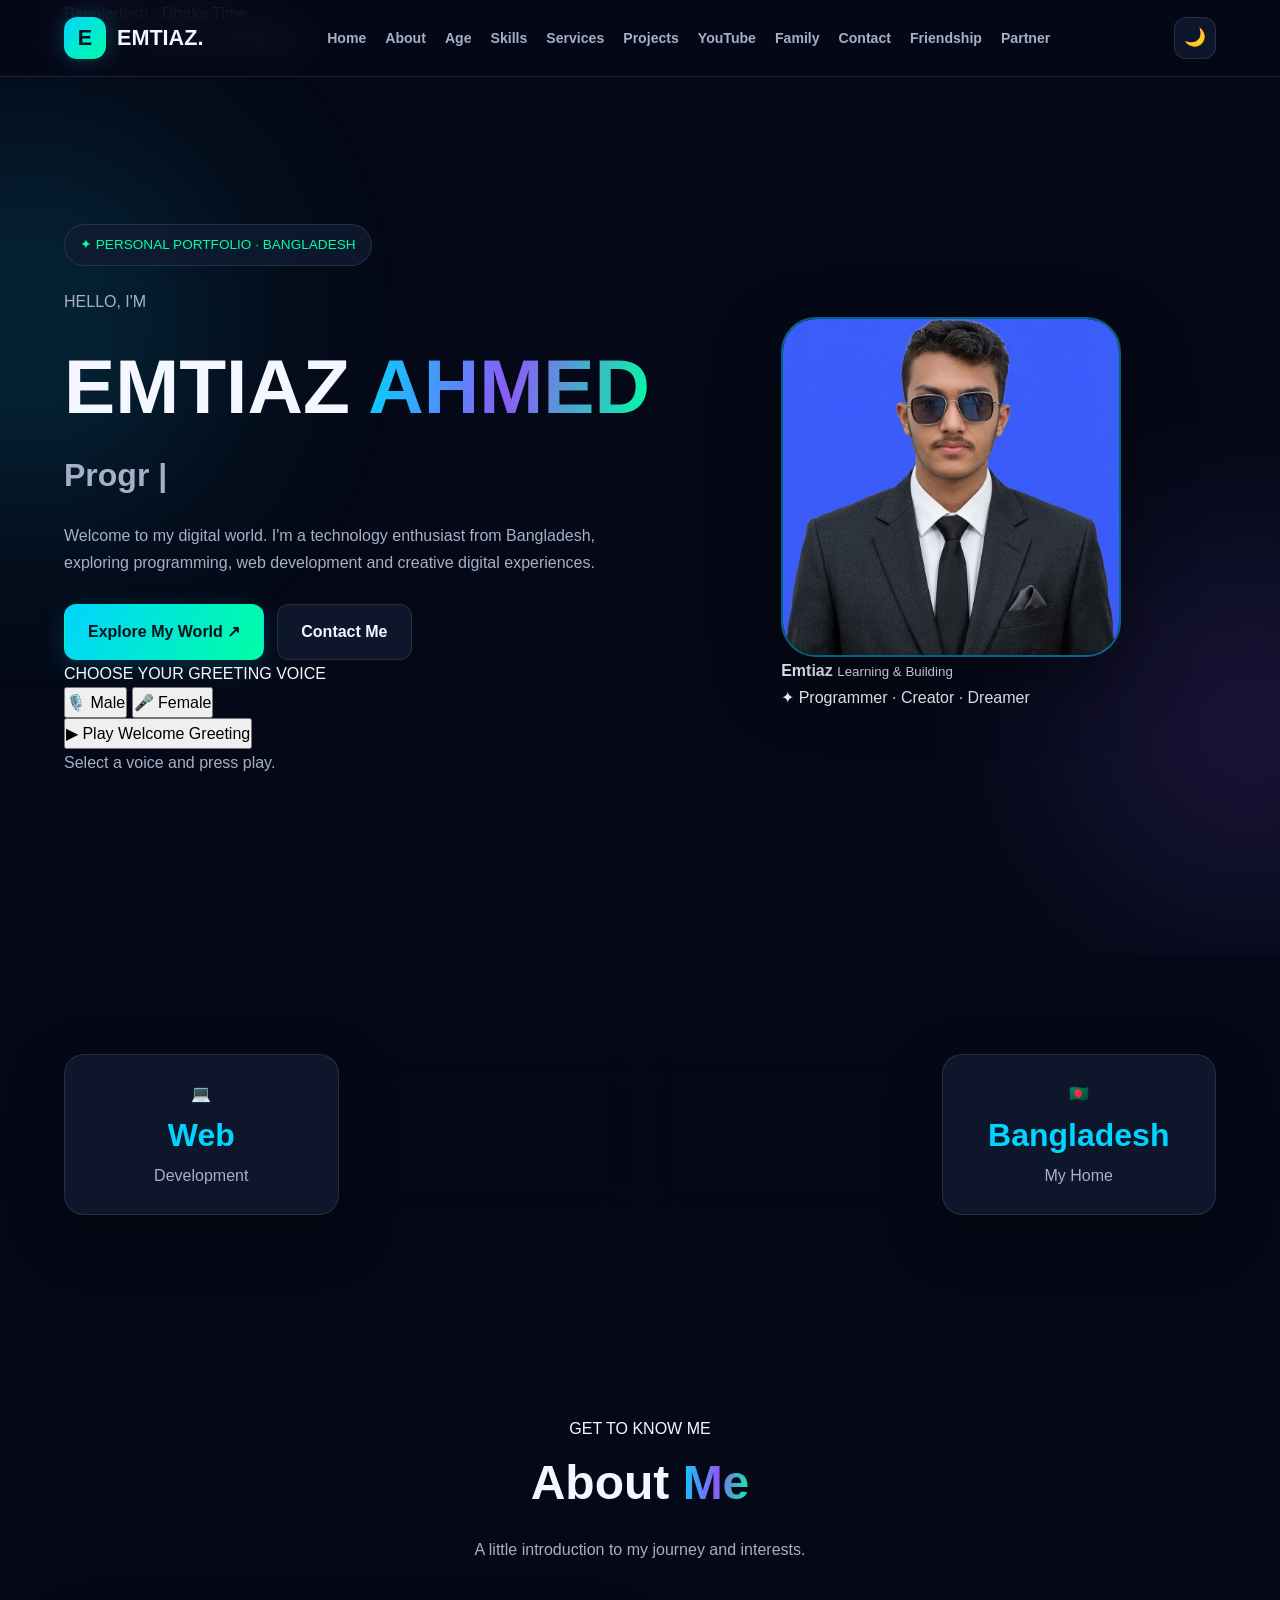
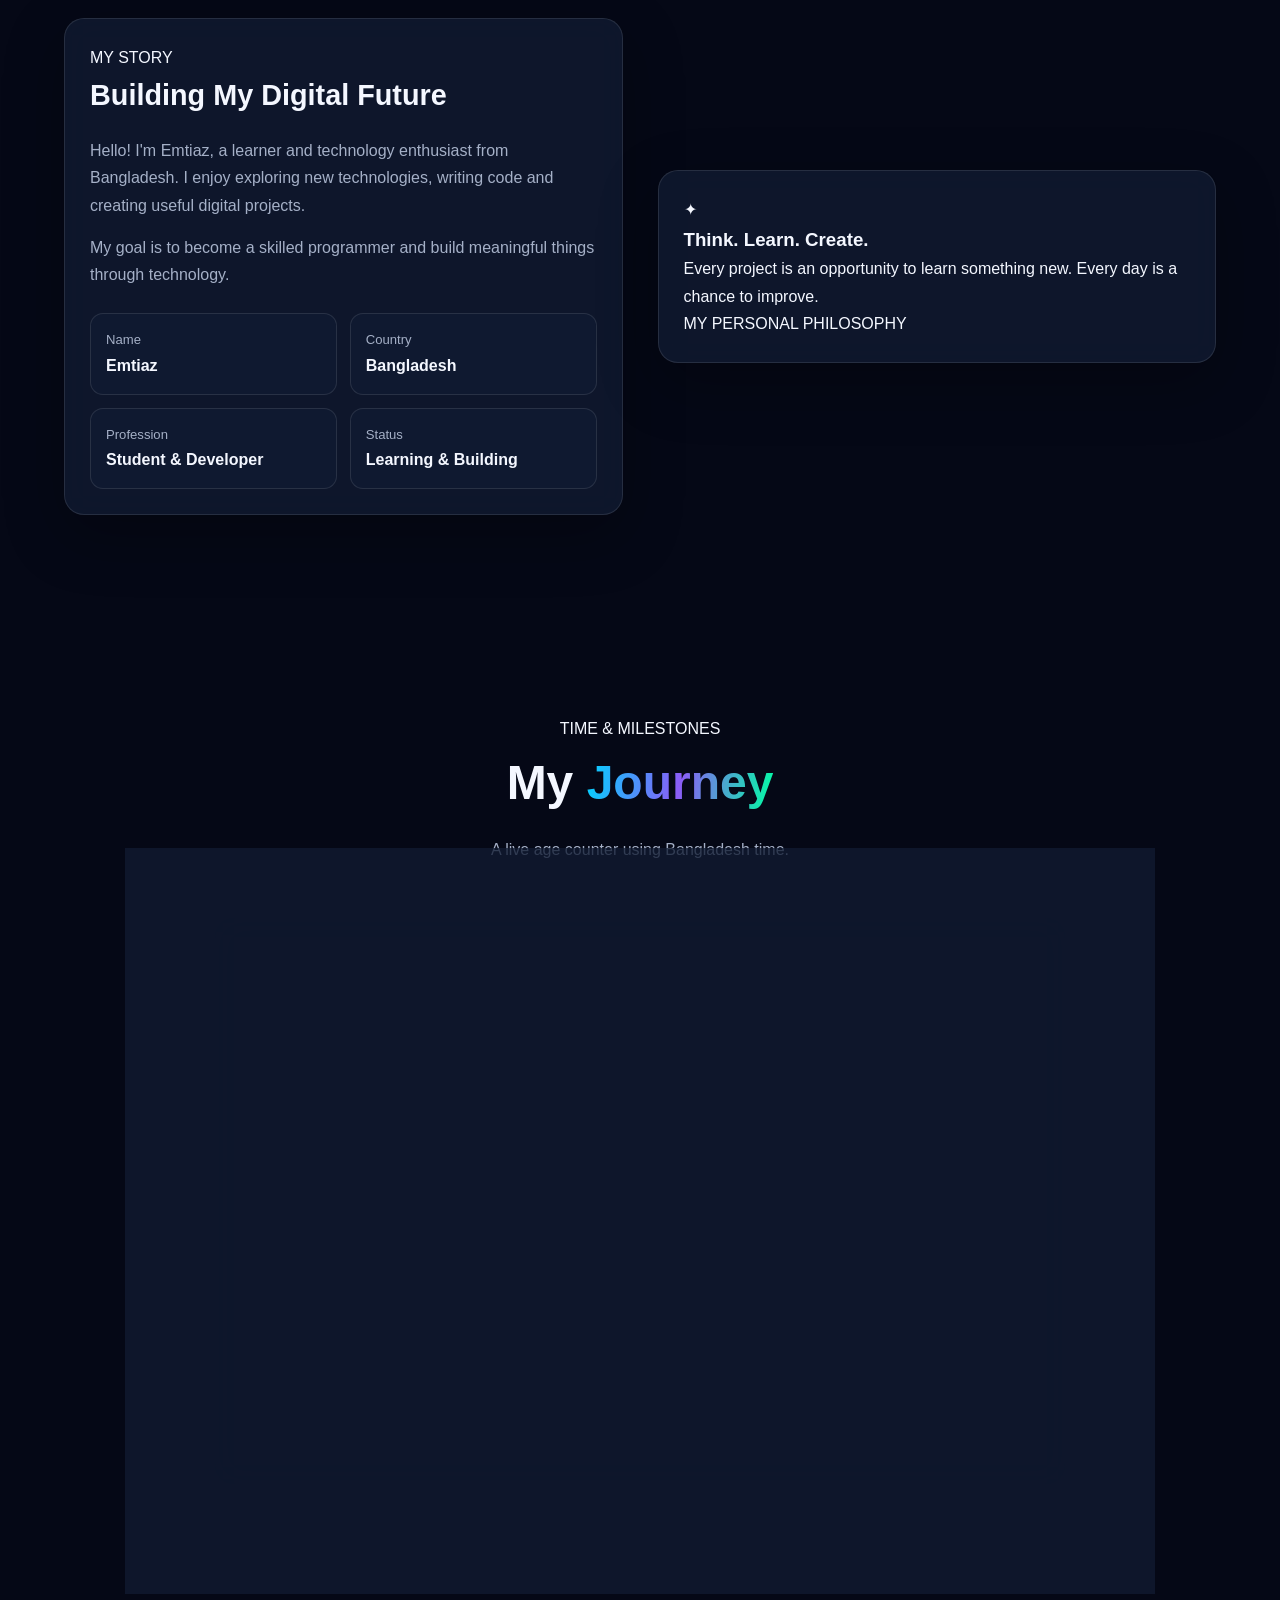
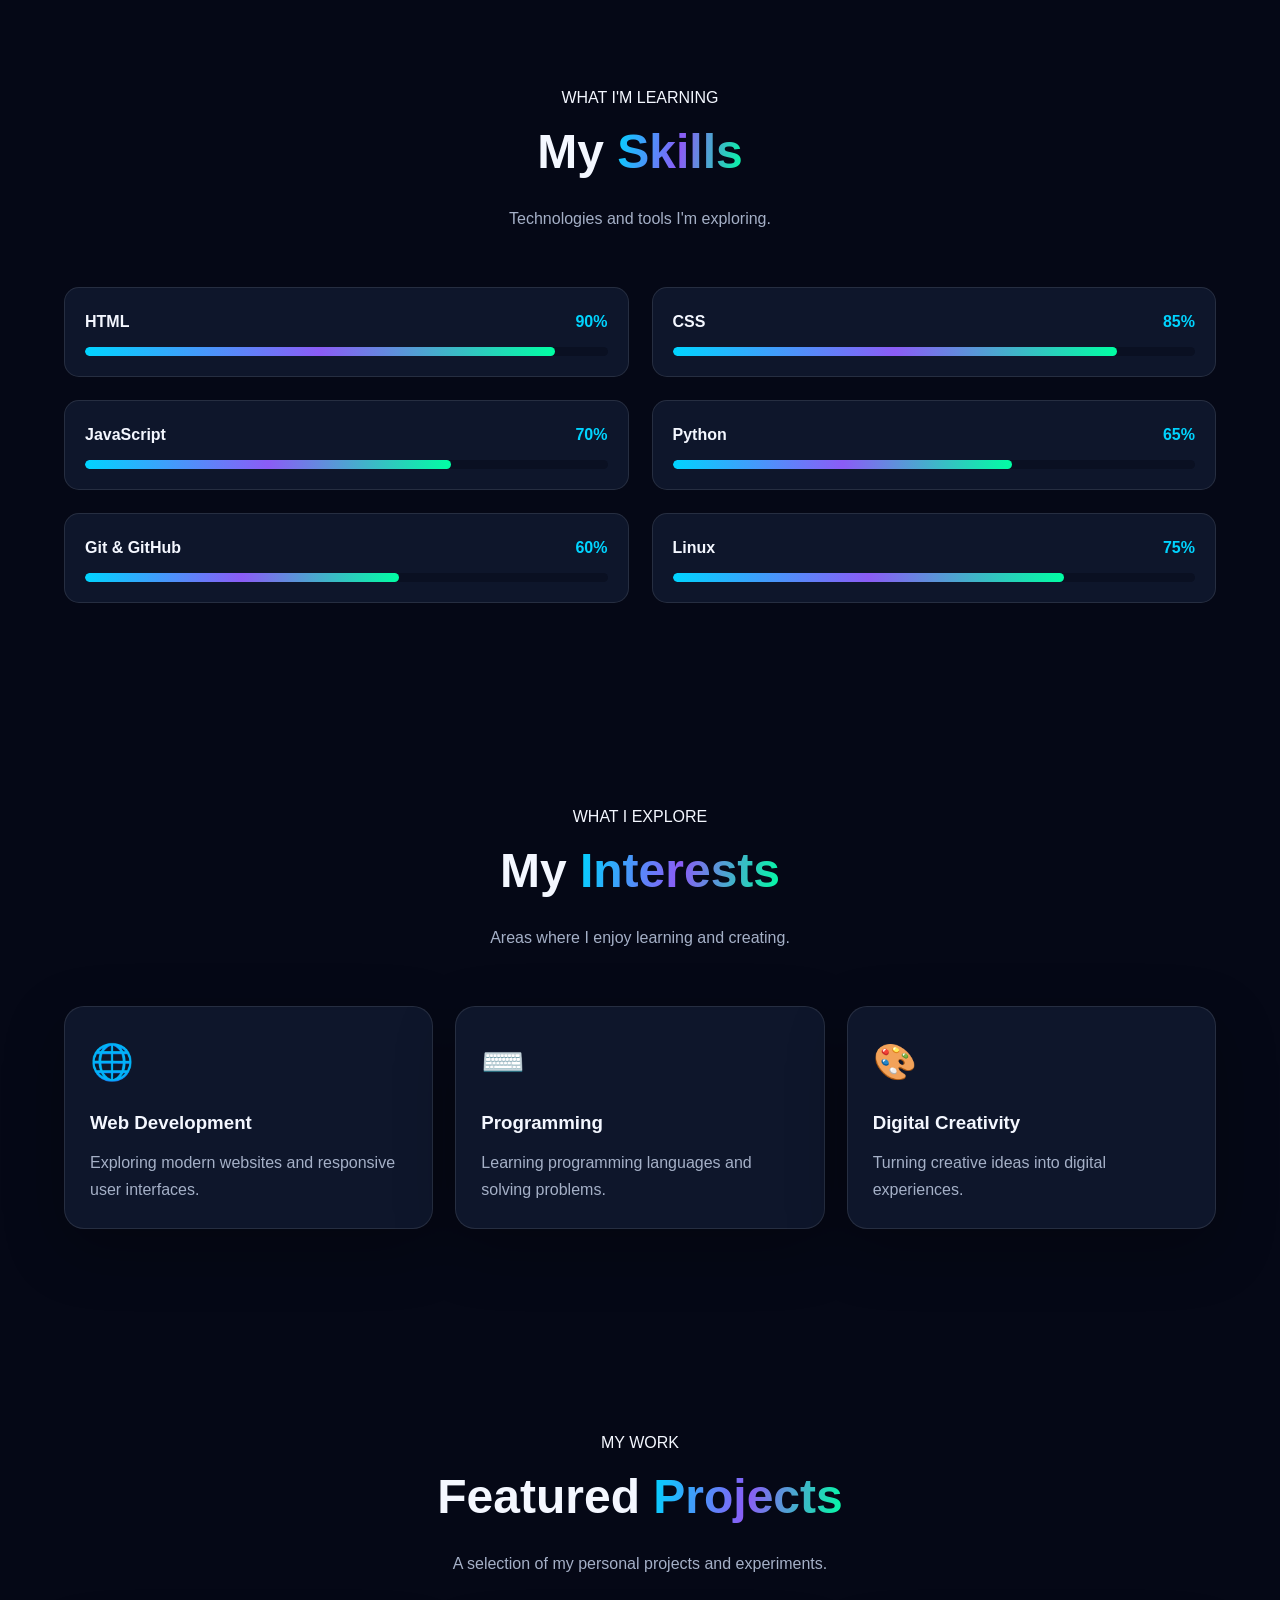
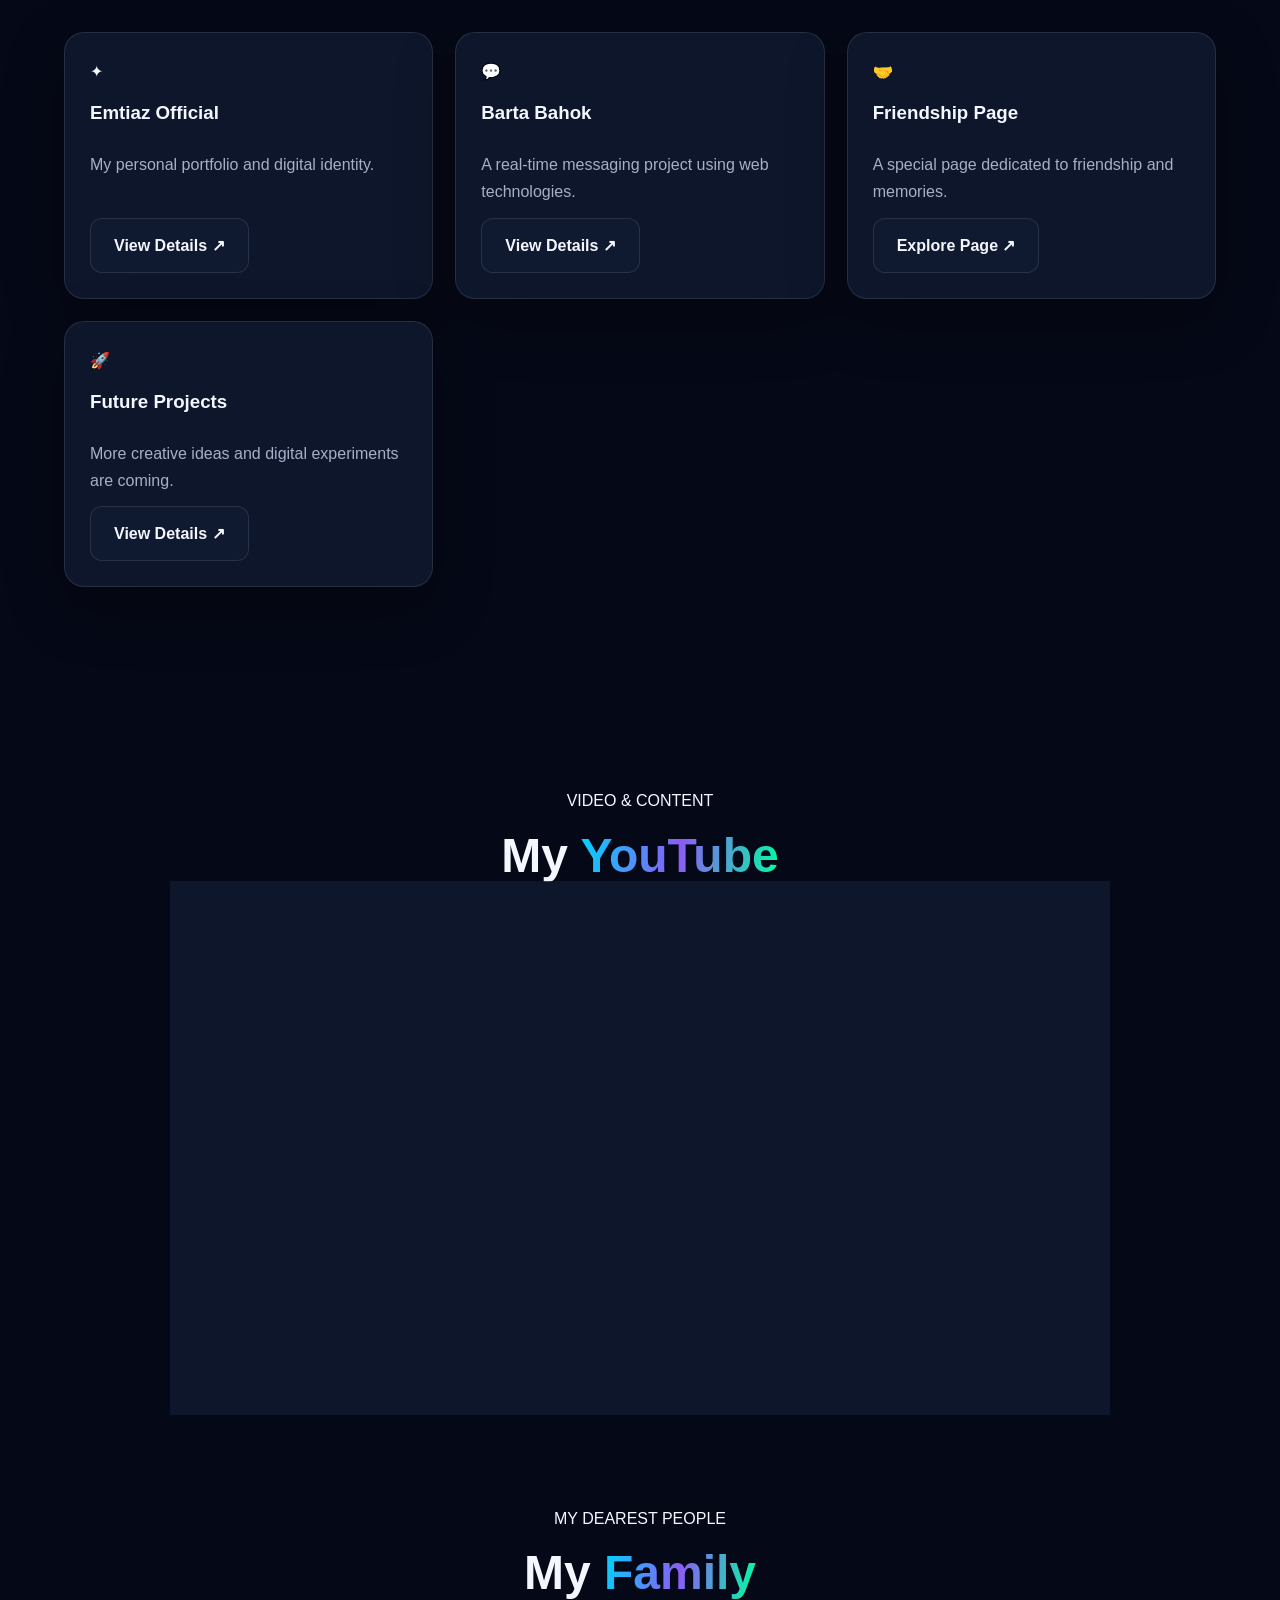
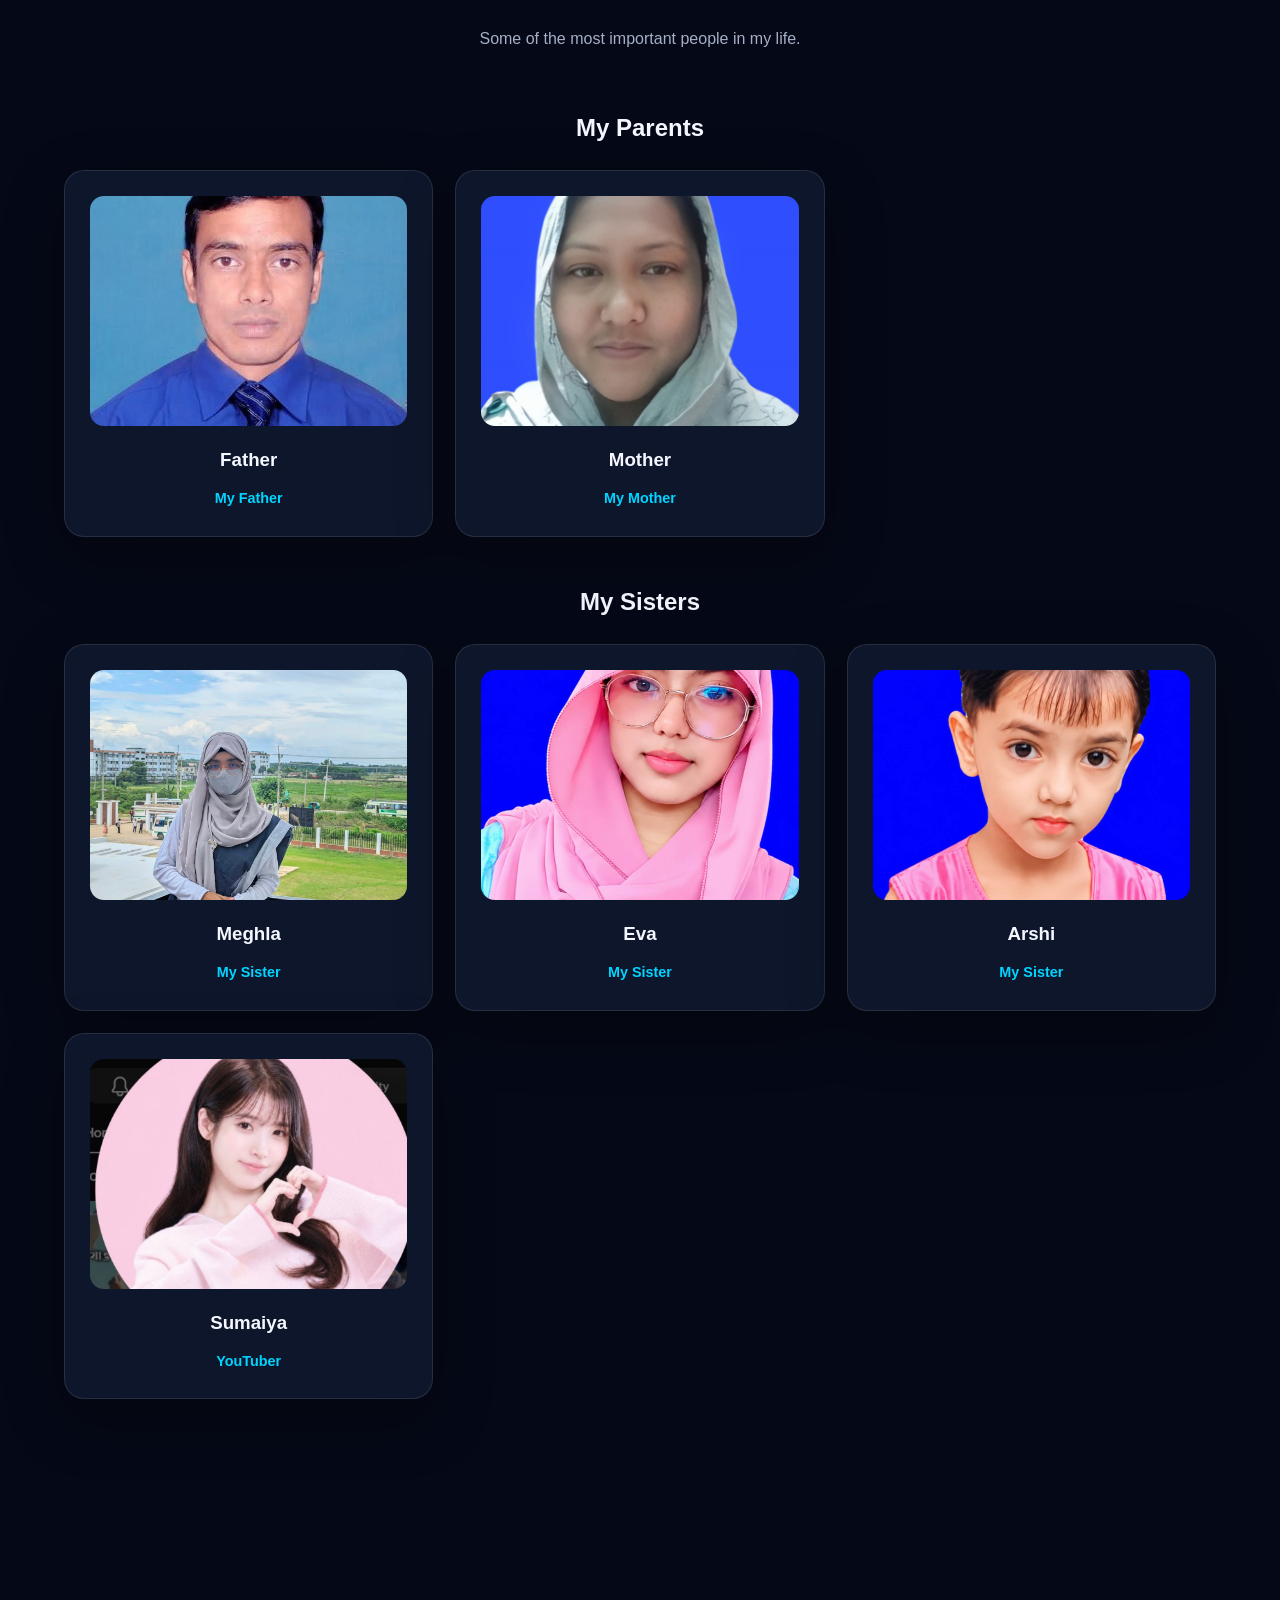
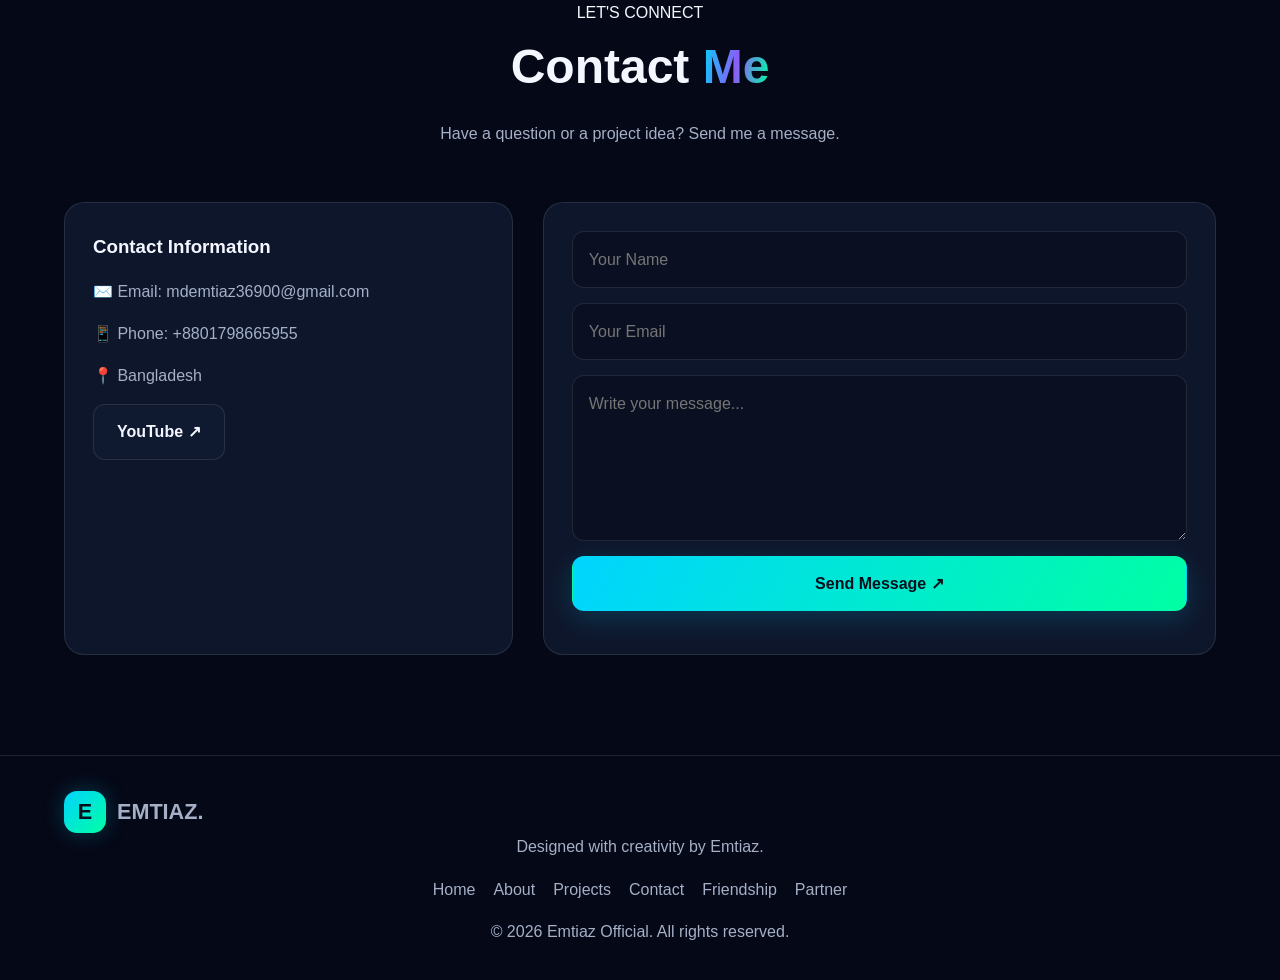
==== commit b9e189e5: "Update index.html" ====
--- a/index.html
+++ b/index.html
@@ -4,1178 +4,634 @@
   <meta charset="UTF-8">
   <meta name="viewport" content="width=device-width, initial-scale=1.0">
 
-  <title>Emtiaz Official | Programmer & Web Developer</title>
-
-  <meta
-    name="description"
-    content="Official website of Emtiaz — programmer, web developer and digital creator from Bangladesh."
-  >
-
-  <meta name="author" content="Emtiaz">
-  <meta name="theme-color" content="#070b14">
-
-  <meta
-    http-equiv="Content-Security-Policy"
-    content="
-      default-src 'self';
-      script-src 'self';
-      style-src 'self' 'unsafe-inline';
-      img-src 'self' data:;
-      font-src 'self' data:;
-      connect-src 'self';
-      object-src 'none';
-      base-uri 'self';
-      form-action 'self' mailto:;
-    "
-  >
+  <title>Emtiaz Official | Premium Digital Experience</title>
+  <meta name="description" content="Official website of Emtiaz — programmer, web developer and digital creator from Bangladesh.">
+  <meta name="theme-color" content="#070b18">
 
   <link rel="icon" href="favicon.svg" type="image/svg+xml">
   <link rel="stylesheet" href="style.css">
 
-  <script src="script.js" defer></script>
+  <meta http-equiv="Content-Security-Policy"
+    content="default-src 'self'; script-src 'self'; style-src 'self' 'unsafe-inline'; img-src 'self' data:; font-src 'self' data:; connect-src 'self'; object-src 'none'; base-uri 'self'; form-action 'self' mailto:;">
 </head>
 
 <body>
 
-  <!-- ACCESSIBILITY -->
-  <a href="#mainContent" class="skip-link">
-    Skip to content
-  </a>
-
-  <!-- SCROLL PROGRESS -->
-  <div
-    class="scroll-progress"
-    id="scrollProgress"
-    aria-hidden="true"
-  ></div>
-
+  <div class="scroll-progress"></div>
+
+  <!-- TOP INFORMATION BAR -->
+  <div class="top-info-bar">
+    <div class="container top-info-content">
+      <div class="live-location">
+        <span class="live-dot"></span>
+        <span>Bangladesh · Dhaka Time</span>
+      </div>
+
+      <div class="dhaka-clock">
+        <span id="dhakaDay">Loading...</span>
+        <span class="clock-divider">|</span>
+        <span id="dhakaDate">Loading...</span>
+        <span class="clock-divider">|</span>
+        <strong id="dhakaTime">00:00:00</strong>
+      </div>
+    </div>
+  </div>
 
   <!-- HEADER -->
   <header class="site-header">
-
-    <nav class="navbar" aria-label="Main navigation">
+    <div class="container navbar">
 
       <a href="#home" class="brand">
         <span class="brand-mark">E</span>
-
-        <span>
-          EMTIAZ<span class="brand-accent">.</span>
-        </span>
+        <span>EMTIAZ<span class="brand-dot">.</span></span>
       </a>
 
-
-      <ul class="nav-menu" id="navMenu">
-
-        <li><a href="#home">Home</a></li>
-        <li><a href="#about">About</a></li>
-        <li><a href="#age">Age</a></li>
-        <li><a href="#skills">Skills</a></li>
-        <li><a href="#services">Services</a></li>
-        <li><a href="#projects">Projects</a></li>
-        <li><a href="#youtube">YouTube</a></li>
-        <li><a href="#family">Family</a></li>
-        <li><a href="#contact">Contact</a></li>
-
-        <li>
-          <a href="friendship.html">🤝 Friendship</a>
-        </li>
-
-        <li>
-          <a href="partner.html">💖 Special Page</a>
-        </li>
-
-      </ul>
-
+      <nav>
+        <ul class="nav-menu" id="navMenu">
+          <li><a href="#home">Home</a></li>
+          <li><a href="#about">About</a></li>
+          <li><a href="#age">Age</a></li>
+          <li><a href="#skills">Skills</a></li>
+          <li><a href="#services">Services</a></li>
+          <li><a href="#projects">Projects</a></li>
+          <li><a href="#youtube">YouTube</a></li>
+          <li><a href="#family">Family</a></li>
+          <li><a href="#contact">Contact</a></li>
+          <li><a href="friendship.html">Friendship</a></li>
+          <li><a href="partner.html">Partner</a></li>
+        </ul>
+      </nav>
 
       <div class="nav-actions">
-
-        <button
-          class="icon-button"
-          id="themeToggle"
-          type="button"
-          aria-label="Switch to light mode"
-          title="Change Theme"
-        >
-          🌙
-        </button>
-
-        <button
-          class="menu-toggle"
-          id="menuToggle"
-          type="button"
-          aria-label="Toggle navigation"
-          aria-expanded="false"
-        >
-          ☰
-        </button>
-
-      </div>
-
-    </nav>
-
+        <button class="theme-toggle" id="themeToggle"
+          type="button" aria-label="Toggle theme">🌙</button>
+
+        <button class="menu-toggle" id="menuToggle"
+          type="button" aria-label="Open menu"
+          aria-expanded="false">☰</button>
+      </div>
+
+    </div>
   </header>
 
-
-  <main id="mainContent">
-
-
-    <!-- HERO SECTION -->
-    <section class="hero section" id="home">
-
-      <div class="container hero-grid">
-
-        <div class="hero-content scroll-reveal">
-
-          <span class="eyebrow">
-            ✦ WELCOME TO MY DIGITAL WORLD
+  <main>
+
+    <!-- FRIDAY GREETING -->
+    <section class="jumma-section" id="jummaSection" hidden>
+      <div class="container">
+        <div class="jumma-card">
+          <div class="jumma-decoration">☪</div>
+          <div>
+            <span class="jumma-small">A SPECIAL FRIDAY WISH</span>
+            <h2>Jummah Mubarak <span>❤️</span></h2>
+            <p>May your Friday be filled with peace, blessings and happiness.</p>
+          </div>
+          <div class="jumma-decoration">🌙</div>
+        </div>
+      </div>
+    </section>
+
+    <!-- HERO -->
+    <section class="hero" id="home">
+      <div class="hero-orb hero-orb-one"></div>
+      <div class="hero-orb hero-orb-two"></div>
+
+      <div class="container hero-content">
+
+        <div class="hero-text scroll-reveal">
+          <span class="hero-tag">
+            ✦ PERSONAL PORTFOLIO · BANGLADESH
           </span>
 
+          <p class="hero-intro">HELLO, I'M</p>
+
           <h1>
-            Hi, I'm <span>Emtiaz</span>
+            EMTIAZ
+            <span class="gradient-text">AHMED</span>
           </h1>
 
           <h2>
-            I'm a
             <span id="typingText">Programmer</span>
+            <span class="typing-cursor">|</span>
           </h2>
 
-          <p>
-            Welcome to my official website. I am passionate about
-            programming, web development, technology and creating
-            meaningful digital experiences.
+          <p class="hero-description">
+            Welcome to my digital world. I'm a technology enthusiast
+            from Bangladesh, exploring programming, web development
+            and creative digital experiences.
           </p>
 
-
           <div class="hero-buttons">
-
-            <a href="#projects" class="primary-button">
-              Explore My Work →
-            </a>
-
-            <a href="#contact" class="secondary-button">
-              Contact Me
-            </a>
-
-            <button
-              type="button"
-              class="text-button"
-              id="welcomeVoiceBtn"
-            >
-              🔊 Welcome Voice
+            <a href="#about" class="btn btn-primary">Explore My World ↗</a>
+            <a href="#contact" class="btn btn-outline">Contact Me</a>
+          </div>
+
+          <div class="voice-panel">
+            <span class="voice-label">CHOOSE YOUR GREETING VOICE</span>
+
+            <div class="voice-buttons">
+              <button type="button" class="voice-choice active"
+                id="maleVoiceButton" aria-pressed="true">
+                <span class="voice-icon">🎙️</span>
+                <span>Male</span>
+              </button>
+
+              <button type="button" class="voice-choice"
+                id="femaleVoiceButton" aria-pressed="false">
+                <span class="voice-icon">🎤</span>
+                <span>Female</span>
+              </button>
+            </div>
+
+            <button type="button" class="voice-play-button" id="voiceButton">
+              ▶ Play Welcome Greeting
             </button>
 
-          </div>
-
-        </div>
-
-
-        <div class="hero-visual scroll-reveal">
-
-          <div class="hero-card">
-
-            <div class="hero-card-top">
-              <span class="status-dot"></span>
-              <span>Available for learning & projects</span>
-            </div>
-
-
-            <div class="profile-image-wrap">
-
-              <img
-                src="profile.jpg"
-                alt="Emtiaz profile portrait"
-                class="profile-image"
-                fetchpriority="high"
-              >
-
-            </div>
-
-
-            <div class="profile-caption">
-
-              <h3>Emtiaz</h3>
-
-              <p>
-                Programmer & Web Developer
-              </p>
-
-            </div>
-
-          </div>
-
-
-          <div class="floating-chip chip-one">
-            💻 Developer
-          </div>
-
-          <div class="floating-chip chip-two">
-            🚀 Always Learning
-          </div>
-
-        </div>
-
-      </div>
-
-    </section>
-
+            <p class="voice-status" id="voiceStatus" aria-live="polite">
+              Select a voice and press play.
+            </p>
+          </div>
+        </div>
+
+        <div class="hero-image-area scroll-reveal">
+          <div class="profile-ring">
+            <div class="profile-ring-inner">
+              <img src="profile.jpg" alt="Emtiaz profile photo"
+                class="hero-image">
+            </div>
+          </div>
+
+          <div class="profile-floating-card">
+            <span class="live-dot"></span>
+            <div>
+              <strong>Emtiaz</strong>
+              <small>Learning & Building</small>
+            </div>
+          </div>
+
+          <div class="profile-caption">
+            <span>✦</span> Programmer · Creator · Dreamer
+          </div>
+        </div>
+
+      </div>
+    </section>
 
     <!-- STATS -->
     <section class="stats-section">
-
       <div class="container stats-grid">
 
-        <article class="stat-card scroll-reveal">
-          <h3>06+</h3>
-          <p>Learning Skills</p>
-        </article>
-
-        <article class="stat-card scroll-reveal">
-          <h3>04+</h3>
-          <p>Projects & Ideas</p>
-        </article>
-
-        <article class="stat-card scroll-reveal">
-          <h3>100%</h3>
-          <p>Passion for Learning</p>
-        </article>
-
-        <article class="stat-card scroll-reveal">
-          <h3>∞</h3>
-          <p>Dreams & Goals</p>
-        </article>
-
-      </div>
-
-    </section>
-
+        <div class="stat-card scroll-reveal">
+          <span class="stat-icon">💻</span>
+          <h3>Web</h3>
+          <p>Development</p>
+        </div>
+
+        <div class="stat-card scroll-reveal">
+          <span class="stat-icon">🐍</span>
+          <h3>Python</h3>
+          <p>Programming</p>
+        </div>
+
+        <div class="stat-card scroll-reveal">
+          <span class="stat-icon">🚀</span>
+          <h3>Creative</h3>
+          <p>Projects</p>
+        </div>
+
+        <div class="stat-card scroll-reveal">
+          <span class="stat-icon">🇧🇩</span>
+          <h3>Bangladesh</h3>
+          <p>My Home</p>
+        </div>
+
+      </div>
+    </section>
 
     <!-- ABOUT -->
-    <section class="section section-alt" id="about">
-
-      <div class="container">
-
-        <div class="section-heading scroll-reveal">
-
-          <span class="eyebrow">GET TO KNOW ME</span>
-
-          <h2>About Me</h2>
-
-          <p>
-            A little introduction about my interests and goals.
-          </p>
-
-        </div>
-
+    <section id="about">
+      <div class="container">
+
+        <div class="section-heading scroll-reveal">
+          <span class="section-kicker">GET TO KNOW ME</span>
+          <h2>About <span class="gradient-text">Me</span></h2>
+          <p>A little introduction to my journey and interests.</p>
+        </div>
 
         <div class="about-grid">
 
-          <article class="about-card scroll-reveal">
-
-            <div class="card-icon">👨‍💻</div>
-
-            <h3>Who Am I?</h3>
+          <div class="about-content glass-card scroll-reveal">
+            <span class="card-kicker">MY STORY</span>
+            <h3>Building My Digital Future</h3>
 
             <p>
-              My name is Emtiaz. I am from Bangladesh and I enjoy
-              learning programming, exploring technology and
-              building websites. I believe in learning step by step
-              and improving my skills every day.
+              Hello! I'm Emtiaz, a learner and technology enthusiast
+              from Bangladesh. I enjoy exploring new technologies,
+              writing code and creating useful digital projects.
             </p>
 
-          </article>
-
-
-          <article class="about-card scroll-reveal">
-
-            <div class="card-icon">🎯</div>
-
-            <h3>My Goal</h3>
-
             <p>
-              My goal is to become a skilled programmer and software
-              developer. I want to build useful applications,
-              websites and creative digital projects.
+              My goal is to become a skilled programmer and build
+              meaningful things through technology.
             </p>
 
-          </article>
-
-
-          <article class="about-card scroll-reveal">
-
-            <div class="card-icon">🌍</div>
-
-            <h3>My Interests</h3>
-
+            <div class="about-details">
+              <div class="detail-item">
+                <span>Name</span>
+                <strong>Emtiaz</strong>
+              </div>
+
+              <div class="detail-item">
+                <span>Country</span>
+                <strong>Bangladesh</strong>
+              </div>
+
+              <div class="detail-item">
+                <span>Profession</span>
+                <strong>Student & Developer</strong>
+              </div>
+
+              <div class="detail-item">
+                <span>Status</span>
+                <strong>Learning & Building</strong>
+              </div>
+            </div>
+          </div>
+
+          <div class="about-highlight glass-card scroll-reveal">
+            <div class="highlight-symbol">✦</div>
+            <h3>Think. Learn. Create.</h3>
             <p>
-              Programming, web development, Python, Linux,
-              technology, creativity and learning new things.
+              Every project is an opportunity to learn something new.
+              Every day is a chance to improve.
             </p>
-
-          </article>
-
-
-          <article class="about-card scroll-reveal">
-
-            <div class="card-icon">📍</div>
-
-            <h3>Location</h3>
-
-            <p>
-              Bangladesh
-            </p>
-
-          </article>
-
-        </div>
-
-      </div>
-
-    </section>
-
+            <div class="highlight-line"></div>
+            <span>MY PERSONAL PHILOSOPHY</span>
+          </div>
+
+        </div>
+      </div>
+    </section>
 
     <!-- AGE -->
-    <section class="section" id="age">
-
-      <div class="container">
-
-        <div class="section-heading scroll-reveal">
-
-          <span class="eyebrow">MY BIRTHDAY</span>
-
-          <h2>Age & Birthday</h2>
-
-          <p>
-            A live counter based on my birthday.
-          </p>
-
-        </div>
-
-
-        <div class="age-panel scroll-reveal">
-
-          <h3>My Current Age</h3>
-
-          <p>
-            Birthday: 16 August 2006
-          </p>
-
-          <div class="age-highlight">
-            <span id="ageYears">20</span> Years Old
-          </div>
-
-
-          <h3>Time Until My Next Birthday</h3>
+    <section id="age">
+      <div class="container">
+
+        <div class="section-heading scroll-reveal">
+          <span class="section-kicker">TIME & MILESTONES</span>
+          <h2>My <span class="gradient-text">Journey</span></h2>
+          <p>A live age counter using Bangladesh time.</p>
+        </div>
+
+        <div class="age-card glass-card scroll-reveal">
+          <span class="card-kicker">MY LIFE COUNTER</span>
+          <div class="age-number">
+            <span id="ageYears">0</span>
+            <small>Years Old</small>
+          </div>
 
           <div class="age-grid">
-
-            <div class="age-counter-box">
+            <div class="age-item">
               <strong id="ageDays">0</strong>
               <span>Days</span>
             </div>
-
-            <div class="age-counter-box">
+            <div class="age-item">
               <strong id="ageHours">0</strong>
               <span>Hours</span>
             </div>
-
-            <div class="age-counter-box">
+            <div class="age-item">
               <strong id="ageMinutes">0</strong>
               <span>Minutes</span>
             </div>
-
-            <div class="age-counter-box">
+            <div class="age-item">
               <strong id="ageSeconds">0</strong>
               <span>Seconds</span>
             </div>
-
-          </div>
-
-          <p>
-            Time zone: Bangladesh Standard Time (UTC+6)
-          </p>
-
-        </div>
-
-      </div>
-
-    </section>
-
+          </div>
+
+          <div class="birthday-box">
+            <h3>🎂 Next Birthday</h3>
+            <div class="birthday-countdown">
+              <div><strong id="countdownDays">0</strong><span>Days</span></div>
+              <div><strong id="countdownHours">0</strong><span>Hours</span></div>
+              <div><strong id="countdownMinutes">0</strong><span>Minutes</span></div>
+              <div><strong id="countdownSeconds">0</strong><span>Seconds</span></div>
+            </div>
+            <p>16 August · Bangladesh Time</p>
+          </div>
+
+        </div>
+      </div>
+    </section>
 
     <!-- SKILLS -->
-    <section class="section section-alt" id="skills">
-
-      <div class="container">
-
-        <div class="section-heading scroll-reveal">
-
-          <span class="eyebrow">MY EXPERTISE</span>
-
-          <h2>My Skills</h2>
-
-          <p>
-            Technologies and tools I am learning and working with.
-          </p>
-
-        </div>
-
+    <section id="skills">
+      <div class="container">
+
+        <div class="section-heading scroll-reveal">
+          <span class="section-kicker">WHAT I'M LEARNING</span>
+          <h2>My <span class="gradient-text">Skills</span></h2>
+          <p>Technologies and tools I'm exploring.</p>
+        </div>
 
         <div class="skills-grid">
 
-          <article class="skill-card scroll-reveal">
-
-            <div class="skill-top">
-              <h3>HTML</h3>
-              <span>90%</span>
-            </div>
-
-            <div class="skill-track">
-              <span style="--skill:90%"></span>
-            </div>
-
-          </article>
-
-
-          <article class="skill-card scroll-reveal">
-
-            <div class="skill-top">
-              <h3>CSS</h3>
-              <span>85%</span>
-            </div>
-
-            <div class="skill-track">
-              <span style="--skill:85%"></span>
-            </div>
-
-          </article>
-
-
-          <article class="skill-card scroll-reveal">
-
-            <div class="skill-top">
-              <h3>JavaScript</h3>
-              <span>70%</span>
-            </div>
-
-            <div class="skill-track">
-              <span style="--skill:70%"></span>
-            </div>
-
-          </article>
-
-
-          <article class="skill-card scroll-reveal">
-
-            <div class="skill-top">
-              <h3>Python</h3>
-              <span>65%</span>
-            </div>
-
-            <div class="skill-track">
-              <span style="--skill:65%"></span>
-            </div>
-
-          </article>
-
-
-          <article class="skill-card scroll-reveal">
-
-            <div class="skill-top">
-              <h3>Git & GitHub</h3>
-              <span>60%</span>
-            </div>
-
-            <div class="skill-track">
-              <span style="--skill:60%"></span>
-            </div>
-
-          </article>
-
-
-          <article class="skill-card scroll-reveal">
-
-            <div class="skill-top">
-              <h3>Linux</h3>
-              <span>75%</span>
-            </div>
-
-            <div class="skill-track">
-              <span style="--skill:75%"></span>
-            </div>
-
-          </article>
-
-        </div>
-
-      </div>
-
-    </section>
-
+          <div class="skill-item scroll-reveal">
+            <div class="skill-info"><span>HTML</span><span>90%</span></div>
+            <div class="skill-bar"><div class="skill-progress" style="width:90%"></div></div>
+          </div>
+
+          <div class="skill-item scroll-reveal">
+            <div class="skill-info"><span>CSS</span><span>85%</span></div>
+            <div class="skill-bar"><div class="skill-progress" style="width:85%"></div></div>
+          </div>
+
+          <div class="skill-item scroll-reveal">
+            <div class="skill-info"><span>JavaScript</span><span>70%</span></div>
+            <div class="skill-bar"><div class="skill-progress" style="width:70%"></div></div>
+          </div>
+
+          <div class="skill-item scroll-reveal">
+            <div class="skill-info"><span>Python</span><span>65%</span></div>
+            <div class="skill-bar"><div class="skill-progress" style="width:65%"></div></div>
+          </div>
+
+          <div class="skill-item scroll-reveal">
+            <div class="skill-info"><span>Git & GitHub</span><span>60%</span></div>
+            <div class="skill-bar"><div class="skill-progress" style="width:60%"></div></div>
+          </div>
+
+          <div class="skill-item scroll-reveal">
+            <div class="skill-info"><span>Linux</span><span>75%</span></div>
+            <div class="skill-bar"><div class="skill-progress" style="width:75%"></div></div>
+          </div>
+
+        </div>
+      </div>
+    </section>
 
     <!-- SERVICES -->
-    <section class="section" id="services">
-
-      <div class="container">
-
-        <div class="section-heading scroll-reveal">
-
-          <span class="eyebrow">WHAT I DO</span>
-
-          <h2>My Services</h2>
-
-          <p>
-            Creative digital work and development interests.
-          </p>
-
-        </div>
-
+    <section id="services">
+      <div class="container">
+
+        <div class="section-heading scroll-reveal">
+          <span class="section-kicker">WHAT I EXPLORE</span>
+          <h2>My <span class="gradient-text">Interests</span></h2>
+          <p>Areas where I enjoy learning and creating.</p>
+        </div>
 
         <div class="services-grid">
 
           <article class="service-card scroll-reveal">
-
-            <div class="card-icon">🌐</div>
-
+            <div class="service-icon">🌐</div>
             <h3>Web Development</h3>
-
-            <p>
-              Creating modern and responsive websites using
-              HTML, CSS and JavaScript.
-            </p>
-
-          </article>
-
+            <p>Exploring modern websites and responsive user interfaces.</p>
+          </article>
 
           <article class="service-card scroll-reveal">
-
-            <div class="card-icon">💻</div>
-
+            <div class="service-icon">⌨️</div>
             <h3>Programming</h3>
-
-            <p>
-              Learning programming and developing useful
-              software projects.
-            </p>
-
-          </article>
-
+            <p>Learning programming languages and solving problems.</p>
+          </article>
 
           <article class="service-card scroll-reveal">
-
-            <div class="card-icon">🎨</div>
-
-            <h3>Creative Projects</h3>
-
-            <p>
-              Exploring creative ideas and turning them
-              into digital experiences.
-            </p>
-
-          </article>
-
-        </div>
-
-      </div>
-
-    </section>
-
+            <div class="service-icon">🎨</div>
+            <h3>Digital Creativity</h3>
+            <p>Turning creative ideas into digital experiences.</p>
+          </article>
+
+        </div>
+      </div>
+    </section>
 
     <!-- PROJECTS -->
-    <section class="section section-alt" id="projects">
-
-      <div class="container">
-
-        <div class="section-heading scroll-reveal">
-
-          <span class="eyebrow">MY WORK</span>
-
-          <h2>Featured Projects</h2>
-
-          <p>
-            Some of my projects, experiments and future ideas.
-          </p>
-
-        </div>
-
+    <section id="projects">
+      <div class="container">
+
+        <div class="section-heading scroll-reveal">
+          <span class="section-kicker">MY WORK</span>
+          <h2>Featured <span class="gradient-text">Projects</span></h2>
+          <p>A selection of my personal projects and experiments.</p>
+        </div>
 
         <div class="projects-grid">
 
           <article class="project-card scroll-reveal">
-
-            <div class="project-art art-blue">
-              E
-            </div>
-
-            <div class="project-content">
-
-              <span class="project-type">PERSONAL WEBSITE</span>
-
-              <h3>Emtiaz Official</h3>
-
-              <p>
-                My personal website showcasing my profile,
-                skills, projects and digital journey.
-              </p>
-
-              <div class="project-tags">
-                <span>HTML</span>
-                <span>CSS</span>
-                <span>JavaScript</span>
-              </div>
-
-              <button
-                type="button"
-                class="project-details"
-                data-title="Emtiaz Official"
-                data-description="My personal portfolio website built with HTML, CSS and JavaScript. It presents my introduction, skills, projects, family section and contact information."
-              >
-                View Details →
-              </button>
-
-            </div>
-
-          </article>
-
+            <div class="project-icon">✦</div>
+            <h3>Emtiaz Official</h3>
+            <p>My personal portfolio and digital identity.</p>
+            <button class="btn btn-outline project-details"
+              data-title="Emtiaz Official"
+              data-description="My personal portfolio website, built to share my journey, interests, skills and projects.">
+              View Details ↗
+            </button>
+          </article>
 
           <article class="project-card scroll-reveal">
-
-            <div class="project-art art-purple">
-              BB
-            </div>
-
-            <div class="project-content">
-
-              <span class="project-type">CHAT APPLICATION</span>
-
-              <h3>Barta Bahok</h3>
-
-              <p>
-                A real-time messaging application project
-                developed with web technologies.
-              </p>
-
-              <div class="project-tags">
-                <span>Node.js</span>
-                <span>Express</span>
-                <span>Socket.IO</span>
-              </div>
-
-              <button
-                type="button"
-                class="project-details"
-                data-title="Barta Bahok"
-                data-description="Barta Bahok is a real-time messaging application project using Node.js, Express and Socket.IO."
-              >
-                View Details →
-              </button>
-
-            </div>
-
-          </article>
-
+            <div class="project-icon">💬</div>
+            <h3>Barta Bahok</h3>
+            <p>A real-time messaging project using web technologies.</p>
+            <button class="btn btn-outline project-details"
+              data-title="Barta Bahok"
+              data-description="A real-time chat application project developed with web technologies and Socket.IO.">
+              View Details ↗
+            </button>
+          </article>
 
           <article class="project-card scroll-reveal">
-
-            <div class="project-art art-green">
-              🤝
-            </div>
-
-            <div class="project-content">
-
-              <span class="project-type">PERSONAL PAGE</span>
-
-              <h3>Friendship Page</h3>
-
-              <p>
-                A special page dedicated to close friends
-                and meaningful friendships.
-              </p>
-
-              <div class="project-tags">
-                <span>HTML</span>
-                <span>CSS</span>
-                <span>Design</span>
-              </div>
-
-              <button
-                type="button"
-                class="project-details"
-                data-title="Friendship Page"
-                data-description="A dedicated friendship page featuring special friends and personal memories."
-              >
-                View Details →
-              </button>
-
-            </div>
-
-          </article>
-
+            <div class="project-icon">🤝</div>
+            <h3>Friendship Page</h3>
+            <p>A special page dedicated to friendship and memories.</p>
+            <a href="friendship.html" class="btn btn-outline">Explore Page ↗</a>
+          </article>
 
           <article class="project-card scroll-reveal">
-
-            <div class="project-art art-orange">
-              🚀
-            </div>
-
-            <div class="project-content">
-
-              <span class="project-type">UPCOMING</span>
-
-              <h3>Future Projects</h3>
-
-              <p>
-                More creative applications, websites
-                and programming experiments are coming.
-              </p>
-
-              <div class="project-tags">
-                <span>Python</span>
-                <span>JavaScript</span>
-                <span>Linux</span>
-              </div>
-
-              <button
-                type="button"
-                class="project-details"
-                data-title="Future Projects"
-                data-description="I am continuously learning and planning new programming, software and web development projects."
-              >
-                View Details →
-              </button>
-
-            </div>
-
-          </article>
-
-        </div>
-
-      </div>
-
-    </section>
-
+            <div class="project-icon">🚀</div>
+            <h3>Future Projects</h3>
+            <p>More creative ideas and digital experiments are coming.</p>
+            <button class="btn btn-outline project-details"
+              data-title="Future Projects"
+              data-description="This space is reserved for upcoming projects and new ideas.">
+              View Details ↗
+            </button>
+          </article>
+
+        </div>
+      </div>
+    </section>
 
     <!-- YOUTUBE -->
-    <section class="section" id="youtube">
-
-      <div class="container">
-
-        <div class="section-heading scroll-reveal">
-
-          <span class="eyebrow">MY YOUTUBE CHANNEL</span>
-
-          <h2>Let's Connect on YouTube</h2>
-
-          <p>
-            Visit my channel and explore my videos.
-          </p>
-
-        </div>
-
-
-        <div class="youtube-layout">
-
-          <div class="scroll-reveal">
-
-            <h3>Emtiaz Official</h3>
-
-            <p>
-              Welcome to my YouTube channel. Explore my
-              content and follow my digital journey.
-            </p>
-
-          </div>
-
-
-          <a
-            href="https://www.youtube.com/@emtiaz-official01"
-            target="_blank"
-            rel="noopener noreferrer"
-            class="youtube-card scroll-reveal"
-          >
-
-            <span class="youtube-play">▶</span>
-
-            <div>
-
-              <h3>Visit My Channel</h3>
-
-              <p>
-                YouTube — @emtiaz-official01
-              </p>
-
-            </div>
-
-            <span class="youtube-arrow">↗</span>
-
-          </a>
-
-        </div>
-
-      </div>
-
-    </section>
-
+    <section id="youtube">
+      <div class="container">
+
+        <div class="section-heading scroll-reveal">
+          <span class="section-kicker">VIDEO & CONTENT</span>
+          <h2>My <span class="gradient-text">YouTube</span></h2>
+        </div>
+
+        <div class="youtube-card glass-card scroll-reveal">
+          <div class="youtube-icon">▶</div>
+          <h3>Emtiaz Official</h3>
+          <p>Visit my YouTube channel and explore my content.</p>
+          <a href="https://www.youtube.com/@emtiaz-official01"
+            target="_blank" rel="noopener noreferrer"
+            class="btn btn-primary">Visit YouTube Channel ↗</a>
+        </div>
+
+      </div>
+    </section>
 
     <!-- FAMILY -->
-    <section class="section section-alt" id="family">
-
-      <div class="container">
-
-        <div class="section-heading scroll-reveal">
-
-          <span class="eyebrow">MY FAMILY</span>
-
-          <h2>My Family</h2>
-
-          <p>
-            The people who have a special place in my life.
-          </p>
-
-        </div>
-
-
-        <!-- PARENTS -->
+    <section id="family">
+      <div class="container">
+
+        <div class="section-heading scroll-reveal">
+          <span class="section-kicker">MY DEAREST PEOPLE</span>
+          <h2>My <span class="gradient-text">Family</span></h2>
+          <p>Some of the most important people in my life.</p>
+        </div>
+
         <h3 class="family-subheading">My Parents</h3>
 
-        <div class="parents-grid">
-
-          <article class="parent-card scroll-reveal">
-
-            <img
-              src="assets/abbu.jpg"
-              alt="My Father"
-              loading="lazy"
-            >
-
-            <div>
-              <h3>Father</h3>
-              <p>My Father</p>
-            </div>
-
-          </article>
-
-
-          <article class="parent-card scroll-reveal">
-
-            <img
-              src="assets/ammu.jpg"
-              alt="My Mother"
-              loading="lazy"
-            >
-
-            <div>
-              <h3>Mother</h3>
-              <p>My Mother</p>
-            </div>
-
-          </article>
-
-        </div>
-
-
-        <!-- SISTERS -->
+        <div class="family-grid parent-grid">
+
+          <article class="family-card scroll-reveal">
+            <img src="assets/abbu.jpg" alt="My Father">
+            <h3>Father</h3>
+            <p class="role">My Father</p>
+          </article>
+
+          <article class="family-card scroll-reveal">
+            <img src="assets/ammu.jpg" alt="My Mother">
+            <h3>Mother</h3>
+            <p class="role">My Mother</p>
+          </article>
+
+        </div>
+
         <h3 class="family-subheading">My Sisters</h3>
 
-        <div class="sisters-grid">
-
-          <article class="sister-card scroll-reveal">
-
-            <img
-              src="assets/meghla.jpg"
-              alt="Meghla"
-              loading="lazy"
-            >
-
-            <div>
-              <h3>Meghla</h3>
-              <p>My Sister</p>
-            </div>
-
-          </article>
-
-
-          <article class="sister-card scroll-reveal">
-
-            <img
-              src="assets/eva.jpg"
-              alt="Eva"
-              loading="lazy"
-            >
-
-            <div>
-              <h3>Eva</h3>
-              <p>My Sister</p>
-            </div>
-
-          </article>
-
-
-          <article class="sister-card scroll-reveal">
-
-            <img
-              src="assets/arshi.jpg"
-              alt="Arshi"
-              loading="lazy"
-            >
-
-            <div>
-              <h3>Arshi</h3>
-              <p>My Sister</p>
-            </div>
-
-          </article>
-
-
-          <article class="sister-card scroll-reveal">
-
-            <img
-              src="assets/sumaiya.jpg"
-              alt="Sumaiya"
-              loading="lazy"
-            >
-
-            <div>
-              <h3>Sumaiya</h3>
-              <p>YouTuber</p>
-            </div>
-
-          </article>
-
-        </div>
-
-      </div>
-
-    </section>
-
+        <div class="family-grid">
+
+          <article class="family-card scroll-reveal">
+            <img src="assets/meghla.jpg" alt="Meghla">
+            <h3>Meghla</h3>
+            <p class="role">My Sister</p>
+          </article>
+
+          <article class="family-card scroll-reveal">
+            <img src="assets/eva.jpg" alt="Eva">
+            <h3>Eva</h3>
+            <p class="role">My Sister</p>
+          </article>
+
+          <article class="family-card scroll-reveal">
+            <img src="assets/arshi.jpg" alt="Arshi">
+            <h3>Arshi</h3>
+            <p class="role">My Sister</p>
+          </article>
+
+          <article class="family-card scroll-reveal">
+            <img src="assets/sumaiya.jpg" alt="Sumaiya">
+            <h3>Sumaiya</h3>
+            <p class="role">YouTuber</p>
+          </article>
+
+        </div>
+      </div>
+    </section>
 
     <!-- CONTACT -->
-    <section class="section" id="contact">
-
-      <div class="container">
-
-        <div class="section-heading scroll-reveal">
-
-          <span class="eyebrow">GET IN TOUCH</span>
-
-          <h2>Contact Me</h2>
-
-          <p>
-            Feel free to contact me for questions,
-            ideas and project discussions.
-          </p>
-
-        </div>
-
-
-        <div class="contact-layout">
-
-
-          <!-- CONTACT INFORMATION -->
+    <section id="contact">
+      <div class="container">
+
+        <div class="section-heading scroll-reveal">
+          <span class="section-kicker">LET'S CONNECT</span>
+          <h2>Contact <span class="gradient-text">Me</span></h2>
+          <p>Have a question or a project idea? Send me a message.</p>
+        </div>
+
+        <div class="contact-grid">
+
           <div class="contact-info scroll-reveal">
-
             <h3>Contact Information</h3>
-
-
-            <div class="contact-card">
-
-              <div class="contact-icon">✉️</div>
-
-              <div>
-                <h4>Email</h4>
-
-                <a href="mailto:mdemtiaz36900@gmail.com">
-                  mdemtiaz36900@gmail.com
-                </a>
-              </div>
-
-            </div>
-
-
-            <div class="contact-card">
-
-              <div class="contact-icon">📱</div>
-
-              <div>
-                <h4>Phone</h4>
-
-                <a href="tel:+8801798665955">
-                  +8801798665955
-                </a>
-              </div>
-
-            </div>
-
-
-            <div class="contact-card">
-
-              <div class="contact-icon">▶️</div>
-
-              <div>
-                <h4>YouTube</h4>
-
-                <a
-                  href="https://www.youtube.com/@emtiaz-official01"
-                  target="_blank"
-                  rel="noopener noreferrer"
-                >
-                  Emtiaz Official
-                </a>
-              </div>
-
-            </div>
-
-
-            <div class="contact-card">
-
-              <div class="contact-icon">🌍</div>
-
-              <div>
-                <h4>Location</h4>
-                <p>Bangladesh</p>
-              </div>
-
-            </div>
-
-          </div>
-
-
-          <!-- CONTACT FORM -->
-          <form
-            class="contact-form scroll-reveal"
-            id="contactForm"
-          >
-
-            <h3>Send Me a Message</h3>
-
-
-            <label for="contactName">
-              Your Name
-            </label>
-
-            <input
-              type="text"
-              id="contactName"
-              name="name"
-              placeholder="Enter your name"
-              maxlength="80"
-              required
-            >
-
-
-            <label for="contactEmail">
-              Your Email
-            </label>
-
-            <input
-              type="email"
-              id="contactEmail"
-              name="email"
-              placeholder="Enter your email"
-              maxlength="120"
-              required
-            >
-
-
-            <label for="contactMessage">
-              Your Message
-            </label>
-
-            <textarea
-              id="contactMessage"
-              name="message"
+            <p>✉️ Email: mdemtiaz36900@gmail.com</p>
+            <p>📱 Phone: +8801798665955</p>
+            <p>📍 Bangladesh</p>
+            <a class="btn btn-outline"
+              href="https://www.youtube.com/@emtiaz-official01"
+              target="_blank" rel="noopener noreferrer">
+              YouTube ↗
+            </a>
+          </div>
+
+          <form class="contact-form scroll-reveal" id="contactForm">
+            <input type="text" id="contactName"
+              placeholder="Your Name" maxlength="80" required>
+
+            <input type="email" id="contactEmail"
+              placeholder="Your Email" maxlength="120" required>
+
+            <textarea id="contactMessage"
               placeholder="Write your message..."
-              maxlength="3000"
-              required
-            ></textarea>
-
-
-            <button
-              type="submit"
-              class="primary-button"
-            >
-              Send Message →
+              rows="5" maxlength="2000" required></textarea>
+
+            <button type="submit" class="btn btn-primary">
+              Send Message ↗
             </button>
 
-
-            <p
-              class="form-message"
-              id="formMessage"
-              aria-live="polite"
-            ></p>
-
+            <p id="formMessage" aria-live="polite"></p>
           </form>
 
         </div>
-
-      </div>
-
+      </div>
     </section>
 
   </main>
 
+  <!-- PROJECT MODAL -->
+  <div class="project-modal" id="projectModal"
+    role="dialog" aria-modal="true" aria-labelledby="modalTitle">
+
+    <div class="modal-content">
+      <button class="modal-close" id="modalClose"
+        type="button" aria-label="Close">×</button>
+
+      <span class="section-kicker">PROJECT INFORMATION</span>
+      <h2 id="modalTitle">Project Details</h2>
+      <p id="modalDescription"></p>
+    </div>
+
+  </div>
 
   <!-- FOOTER -->
   <footer class="site-footer">
-
-    <div class="container footer-content">
-
-      <p>
-        © <span id="currentYear"></span>
-        Emtiaz Official. All Rights Reserved.
-      </p>
-
-      <a href="#home">
-        Back to Home ↑
+    <div class="container">
+
+      <a href="#home" class="brand footer-brand">
+        <span class="brand-mark">E</span>
+        <span>EMTIAZ<span class="brand-dot">.</span></span>
       </a>
 
+      <p>Designed with creativity by Emtiaz.</p>
+
+      <div class="footer-links">
+        <a href="#home">Home</a>
+        <a href="#about">About</a>
+        <a href="#projects">Projects</a>
+        <a href="#contact">Contact</a>
+        <a href="friendship.html">Friendship</a>
+        <a href="partner.html">Partner</a>
+      </div>
+
+      <p>© <span id="currentYear"></span> Emtiaz Official. All rights reserved.</p>
+
     </div>
-
   </footer>
 
-
-  <!-- BACK TO TOP -->
-  <button
-    type="button"
-    class="back-to-top"
-    id="backToTop"
-    aria-label="Back to top"
-    title="Back to Top"
-  >
-    ↑
-  </button>
-
-
-  <!-- PROJECT MODAL -->
-  <div
-    class="project-modal"
-    id="projectModal"
-    aria-hidden="true"
-  >
-
-    <div
-      class="modal-content"
-      role="dialog"
-      aria-modal="true"
-      aria-labelledby="modalTitle"
-    >
-
-      <button
-        type="button"
-        class="modal-close"
-        id="modalClose"
-        aria-label="Close dialog"
-      >
-        ×
-      </button>
-
-      <h2 id="modalTitle">
-        Project Details
-      </h2>
-
-      <p id="modalDescription"></p>
-
-    </div>
-
-  </div>
-
+  <button class="back-to-top" id="backToTop"
+    type="button" aria-label="Back to top">↑</button>
+
+  <script src="script.js" defer></script>
 </body>
 </html>
--- a/style.css
+++ b/style.css
@@ -1,92 +1,39 @@
-/* =========================================================
-   EMTIAZ OFFICIAL — PREMIUM STYLE
-   FILE 2 / 3
-   Complete Dark + Light Theme
-========================================================= */
-
-/* =========================
-   1. THEME VARIABLES
-========================= */
+/* =====================================================
+   EMTIAZ OFFICIAL — PREMIUM STYLE.CSS
+   STEP 2 / 3
+===================================================== */
 
 :root {
-  color-scheme: dark;
-
-  --bg: #070b14;
-  --bg-soft: #0b1220;
-  --bg-alt: #0d1728;
-  --surface: rgba(17, 29, 48, 0.82);
-  --surface-solid: #111d30;
-  --surface-hover: #172740;
-
-  --text: #f2f6ff;
-  --text-soft: #a8b5ca;
-  --muted: #75849b;
-
-  --primary: #38d9ff;
-  --primary-dark: #00a9d6;
-  --secondary: #9875ff;
-  --accent: #5df0b2;
-
-  --border: rgba(160, 185, 220, 0.13);
-  --border-strong: rgba(56, 217, 255, 0.32);
-
-  --header-bg: rgba(7, 11, 20, 0.84);
-  --shadow: 0 22px 65px rgba(0, 0, 0, 0.30);
-  --glow: 0 0 35px rgba(56, 217, 255, 0.12);
-
-  --gradient: linear-gradient(135deg, #38d9ff, #9875ff);
-  --gradient-soft: linear-gradient(
-    135deg,
-    rgba(56, 217, 255, 0.13),
-    rgba(152, 117, 255, 0.13)
-  );
-
-  --radius-sm: 12px;
-  --radius-md: 19px;
-  --radius-lg: 27px;
-  --radius-xl: 36px;
-
-  --container: 1160px;
-  --transition: 0.28s ease;
+  --bg: #050816;
+  --bg-secondary: #0a1022;
+  --card: rgba(17, 27, 51, 0.78);
+  --card-solid: #111b33;
+  --text: #f4f7ff;
+  --muted: #a5b0c7;
+  --primary: #00d4ff;
+  --secondary: #8b5cf6;
+  --accent: #00ffa3;
+  --border: rgba(255,255,255,0.1);
+  --shadow: 0 20px 60px rgba(0,0,0,0.28);
+  --header: rgba(5,8,22,0.82);
 }
 
 body.light-theme {
-  color-scheme: light;
-
-  --bg: #f5f8ff;
-  --bg-soft: #edf2fb;
-  --bg-alt: #e8eef9;
-  --surface: rgba(255, 255, 255, 0.88);
-  --surface-solid: #ffffff;
-  --surface-hover: #f0f6ff;
-
-  --text: #152238;
-  --text-soft: #52627b;
-  --muted: #75839a;
-
-  --primary: #008dbb;
-  --primary-dark: #006f99;
-  --secondary: #7651db;
-  --accent: #079d70;
-
-  --border: rgba(30, 55, 90, 0.12);
-  --border-strong: rgba(0, 141, 187, 0.30);
-
-  --header-bg: rgba(245, 248, 255, 0.88);
-  --shadow: 0 22px 55px rgba(35, 55, 90, 0.11);
-  --glow: 0 0 35px rgba(0, 141, 187, 0.08);
-
-  --gradient: linear-gradient(135deg, #008dbb, #7651db);
-  --gradient-soft: linear-gradient(
-    135deg,
-    rgba(0, 141, 187, 0.09),
-    rgba(118, 81, 219, 0.09)
-  );
-}
-
-/* =========================
-   2. RESET & BASE
-========================= */
+  --bg: #f4f7fc;
+  --bg-secondary: #eaf0fa;
+  --card: rgba(255,255,255,0.86);
+  --card-solid: #ffffff;
+  --text: #10182b;
+  --muted: #64708a;
+  --primary: #007eaa;
+  --secondary: #7041d8;
+  --accent: #009d69;
+  --border: rgba(20,35,65,0.12);
+  --shadow: 0 20px 55px rgba(30,50,90,0.1);
+  --header: rgba(244,247,252,0.88);
+}
+
+/* RESET */
 
 * {
   margin: 0;
@@ -100,39 +47,12 @@
 }
 
 body {
-  min-height: 100vh;
-  overflow-x: hidden;
+  font-family: "Segoe UI", Arial, sans-serif;
   background: var(--bg);
   color: var(--text);
-  font-family: Inter, "Segoe UI", Arial, sans-serif;
   line-height: 1.7;
-  transition:
-    background var(--transition),
-    color var(--transition);
-}
-
-body::before {
-  content: "";
-  position: fixed;
-  inset: 0;
-  z-index: -1;
-  pointer-events: none;
-  background:
-    radial-gradient(
-      circle at 12% 10%,
-      rgba(56, 217, 255, 0.075),
-      transparent 32%
-    ),
-    radial-gradient(
-      circle at 90% 30%,
-      rgba(152, 117, 255, 0.07),
-      transparent 32%
-    );
-}
-
-img {
-  display: block;
-  max-width: 100%;
+  overflow-x: hidden;
+  transition: background .35s, color .35s;
 }
 
 a {
@@ -150,96 +70,72 @@
   cursor: pointer;
 }
 
-button:focus-visible,
-a:focus-visible,
-input:focus-visible,
-textarea:focus-visible {
-  outline: 3px solid var(--primary);
-  outline-offset: 4px;
-}
-
-::selection {
-  color: #06111c;
-  background: var(--primary);
+img {
+  max-width: 100%;
+  display: block;
 }
 
 .container {
-  width: min(var(--container), calc(100% - 42px));
-  margin-inline: auto;
-}
-
-.section {
+  width: min(1160px, 90%);
+  margin: auto;
+}
+
+section {
+  padding: 100px 0;
   position: relative;
-  padding: 110px 0;
-}
-
-.section-alt {
-  background: var(--bg-soft);
-  border-block: 1px solid var(--border);
-}
-
-/* =========================
-   3. ACCESSIBILITY
-========================= */
-
-.skip-link {
-  position: fixed;
-  top: -100px;
-  left: 15px;
-  z-index: 9999;
-  padding: 12px 18px;
-  border-radius: 10px;
-  background: var(--primary);
-  color: #06111c;
+}
+
+.section-heading {
+  text-align: center;
+  margin-bottom: 55px;
+}
+
+.section-heading h2 {
+  font-size: clamp(2rem, 5vw, 3rem);
   font-weight: 800;
-}
-
-.skip-link:focus {
-  top: 15px;
-}
-
-.scroll-progress {
+  margin-bottom: 12px;
+}
+
+.section-heading p {
+  color: var(--muted);
+  max-width: 620px;
+  margin: auto;
+}
+
+.gradient-text {
+  background: linear-gradient(100deg, var(--primary), var(--secondary), var(--accent));
+  -webkit-background-clip: text;
+  background-clip: text;
+  color: transparent;
+}
+
+/* HEADER */
+
+.site-header {
   position: fixed;
   top: 0;
   left: 0;
-  z-index: 9999;
-  width: 0;
-  height: 3px;
-  background: var(--gradient);
-}
-
-/* =========================
-   4. HEADER & NAVIGATION
-========================= */
-
-.site-header {
-  position: sticky;
-  top: 0;
+  width: 100%;
   z-index: 1000;
-  background: var(--header-bg);
+  background: var(--header);
+  backdrop-filter: blur(18px);
   border-bottom: 1px solid var(--border);
-  backdrop-filter: blur(20px);
-  -webkit-backdrop-filter: blur(20px);
 }
 
 .navbar {
-  width: min(var(--container), calc(100% - 42px));
-  min-height: 78px;
-  margin: auto;
+  min-height: 76px;
   display: flex;
   align-items: center;
   justify-content: space-between;
-  gap: 25px;
+  gap: 20px;
 }
 
 .brand {
-  display: inline-flex;
+  display: flex;
   align-items: center;
   gap: 11px;
-  font-size: 1.12rem;
+  font-size: 1.35rem;
   font-weight: 850;
-  letter-spacing: -0.5px;
-  white-space: nowrap;
 }
 
 .brand-mark {
@@ -247,964 +143,556 @@
   height: 42px;
   display: grid;
   place-items: center;
-  border-radius: 14px;
-  color: #06111c;
-  background: var(--gradient);
-  box-shadow: var(--glow);
-  font-size: 1.1rem;
-  font-weight: 950;
-}
-
-.brand-accent {
-  color: var(--primary);
+  border-radius: 13px;
+  color: #06101c;
+  background: linear-gradient(135deg, var(--primary), var(--accent));
+  box-shadow: 0 0 22px rgba(0,212,255,.25);
 }
 
 .nav-menu {
   display: flex;
   align-items: center;
-  gap: 25px;
+  gap: 19px;
   list-style: none;
 }
 
 .nav-menu a {
-  position: relative;
-  color: var(--text-soft);
-  font-size: 0.87rem;
+  color: var(--muted);
+  font-size: .88rem;
   font-weight: 650;
-  transition: color var(--transition);
-}
-
-.nav-menu a::after {
-  content: "";
-  position: absolute;
-  left: 0;
-  bottom: -8px;
-  width: 0;
-  height: 2px;
-  border-radius: 5px;
-  background: var(--gradient);
-  transition: width var(--transition);
+  transition: color .25s;
 }
 
 .nav-menu a:hover {
   color: var(--primary);
 }
 
-.nav-menu a:hover::after {
-  width: 100%;
-}
-
 .nav-actions {
   display: flex;
   align-items: center;
   gap: 10px;
 }
 
-.icon-button,
+.theme-toggle,
 .menu-toggle {
   width: 42px;
   height: 42px;
-  display: grid;
-  place-items: center;
-  border: 1px solid var(--border);
-  border-radius: 13px;
-  background: var(--surface);
+  border: 1px solid var(--border);
+  background: var(--card);
   color: var(--text);
+  border-radius: 12px;
   font-size: 1.1rem;
-  transition: var(--transition);
-}
-
-.icon-button:hover,
-.menu-toggle:hover {
-  border-color: var(--primary);
-  color: var(--primary);
-  transform: translateY(-2px);
 }
 
 .menu-toggle {
   display: none;
 }
 
-/* =========================
-   5. SECTION HEADINGS
-========================= */
-
-.section-heading {
-  max-width: 700px;
-  margin: 0 auto 55px;
-  text-align: center;
-}
-
-.eyebrow {
-  display: inline-flex;
-  align-items: center;
-  gap: 8px;
-  margin-bottom: 13px;
-  color: var(--primary);
-  font-size: 0.78rem;
-  font-weight: 850;
-  letter-spacing: 2px;
-  text-transform: uppercase;
-}
-
-.section-heading h2 {
-  margin-bottom: 15px;
-  font-size: clamp(2rem, 4vw, 3rem);
-  line-height: 1.2;
-  letter-spacing: -1.5px;
-}
-
-.section-heading p {
-  color: var(--text-soft);
-  font-size: 1rem;
-}
-
-/* =========================
-   6. HERO SECTION
-========================= */
-
-.hero {
-  min-height: 690px;
-  display: flex;
-  align-items: center;
-  padding-top: 85px;
-  padding-bottom: 95px;
-}
-
-.hero-grid {
-  display: grid;
-  grid-template-columns: 1.15fr 0.85fr;
-  align-items: center;
-  gap: 65px;
-}
-
-.hero-content {
-  max-width: 650px;
-}
-
-.hero-content .eyebrow {
-  padding: 9px 14px;
-  border: 1px solid var(--border);
-  border-radius: 50px;
-  background: var(--gradient-soft);
-}
-
-.hero-content h1 {
-  margin-bottom: 20px;
-  font-size: clamp(2.7rem, 6vw, 5rem);
-  line-height: 1.08;
-  letter-spacing: -3px;
-}
-
-.hero-content h1 span {
-  color: var(--primary);
-  background: var(--gradient);
-  background-clip: text;
-  -webkit-background-clip: text;
-  -webkit-text-fill-color: transparent;
-}
-
-.hero-content > p {
-  max-width: 570px;
-  margin-bottom: 28px;
-  color: var(--text-soft);
-  font-size: 1.08rem;
-}
-
-#typingText {
-  display: inline-block;
-  min-height: 1.5em;
-  color: var(--primary);
-  font-weight: 750;
-}
-
-.hero-buttons {
-  display: flex;
-  flex-wrap: wrap;
-  align-items: center;
-  gap: 13px;
-}
-
-.primary-button,
-.secondary-button {
-  min-height: 49px;
+/* BUTTONS */
+
+.btn {
   display: inline-flex;
   justify-content: center;
   align-items: center;
   gap: 9px;
-  padding: 12px 22px;
+  padding: 13px 23px;
+  border-radius: 12px;
   border: 1px solid transparent;
-  border-radius: 13px;
-  font-weight: 800;
-  transition: var(--transition);
-}
-
-.primary-button {
-  background: var(--gradient);
-  color: #06111c;
-  box-shadow: 0 10px 30px rgba(56, 217, 255, 0.15);
-}
-
-.primary-button:hover {
+  font-weight: 750;
+  transition: transform .25s, box-shadow .25s;
+}
+
+.btn:hover {
   transform: translateY(-4px);
-  box-shadow: 0 15px 35px rgba(56, 217, 255, 0.24);
-}
-
-.secondary-button {
-  border-color: var(--border-strong);
-  background: var(--surface);
+}
+
+.btn-primary {
+  color: #04101c;
+  background: linear-gradient(120deg, var(--primary), var(--accent));
+  box-shadow: 0 8px 28px rgba(0,212,255,.18);
+}
+
+.btn-outline {
+  border-color: var(--border);
+  background: var(--card);
   color: var(--text);
 }
 
-.secondary-button:hover {
-  border-color: var(--primary);
-  color: var(--primary);
-  transform: translateY(-4px);
-}
-
-.text-button {
-  padding: 9px 0;
-  border: 0;
-  background: transparent;
-  color: var(--primary);
-  font-weight: 750;
-}
-
-.text-button:hover {
-  color: var(--secondary);
-}
-
-/* =========================
-   7. PROFILE CARD
-========================= */
-
-.hero-visual {
-  position: relative;
-  display: flex;
-  justify-content: center;
+/* HERO */
+
+.hero {
+  min-height: 100vh;
+  display: flex;
   align-items: center;
-  min-width: 0;
-}
-
-.hero-card {
-  position: relative;
-  width: min(100%, 405px);
-  padding: 23px;
+  padding-top: 120px;
   overflow: hidden;
-  border: 1px solid var(--border-strong);
-  border-radius: var(--radius-xl);
-  background: var(--surface);
-  box-shadow: var(--shadow), var(--glow);
-  backdrop-filter: blur(18px);
-}
-
-.hero-card::before {
+}
+
+.hero::before,
+.hero::after {
   content: "";
   position: absolute;
-  top: -100px;
-  right: -100px;
-  width: 220px;
-  height: 220px;
+  width: 360px;
+  height: 360px;
   border-radius: 50%;
-  background: rgba(56, 217, 255, 0.12);
-  filter: blur(45px);
+  filter: blur(110px);
+  opacity: .17;
   pointer-events: none;
 }
 
-.hero-card-top {
+.hero::before {
+  background: var(--primary);
+  top: 10%;
+  left: -150px;
+}
+
+.hero::after {
+  background: var(--secondary);
+  right: -150px;
+  bottom: 5%;
+}
+
+.hero-content {
+  display: grid;
+  grid-template-columns: 1.2fr .8fr;
+  align-items: center;
+  gap: 65px;
   position: relative;
-  display: flex;
-  align-items: center;
-  gap: 9px;
+  z-index: 1;
+}
+
+.hero-tag {
+  display: inline-block;
+  padding: 8px 15px;
+  border: 1px solid var(--border);
+  background: var(--card);
+  color: var(--accent);
+  border-radius: 30px;
+  font-size: .85rem;
+  margin-bottom: 22px;
+}
+
+.hero-text h1 {
+  font-size: clamp(2.7rem, 6vw, 5rem);
+  line-height: 1.13;
+  font-weight: 900;
   margin-bottom: 18px;
-  color: var(--text-soft);
-  font-size: 0.82rem;
-  font-weight: 700;
-}
-
-.status-dot {
-  width: 9px;
-  height: 9px;
+}
+
+.hero-text h2 {
+  font-size: clamp(1.3rem, 3vw, 2rem);
+  color: var(--muted);
+  margin-bottom: 20px;
+}
+
+.hero-text p {
+  color: var(--muted);
+  max-width: 590px;
+  margin-bottom: 28px;
+}
+
+.hero-buttons {
+  display: flex;
+  flex-wrap: wrap;
+  gap: 13px;
+}
+
+.hero-image-wrap {
+  display: flex;
+  justify-content: center;
+  position: relative;
+}
+
+.hero-image-wrap::before {
+  content: "";
+  position: absolute;
+  inset: 5%;
   border-radius: 50%;
-  background: var(--accent);
-  box-shadow: 0 0 12px var(--accent);
-}
-
-.profile-image-wrap {
+  background: linear-gradient(135deg, var(--primary), var(--secondary));
+  filter: blur(50px);
+  opacity: .22;
+}
+
+.hero-image {
+  width: min(340px, 80vw);
+  aspect-ratio: 1;
+  object-fit: cover;
+  border-radius: 35px;
+  border: 2px solid rgba(0,212,255,.45);
+  box-shadow: 0 25px 70px rgba(0,0,0,.35);
   position: relative;
-  width: 100%;
-  aspect-ratio: 1 / 1.08;
-  overflow: hidden;
-  border: 1px solid var(--border-strong);
-  border-radius: 23px;
-  background: var(--bg-alt);
-}
-
-.profile-image {
-  width: 100%;
-  height: 100%;
-  object-fit: cover;
-  object-position: center 30%;
-  transition: transform 0.65s ease;
-}
-
-.profile-image-wrap:hover .profile-image {
-  transform: scale(1.045);
-}
-
-/* Profile image has no letter fallback or extra E element. */
-
-.profile-caption {
-  position: relative;
-  padding: 18px 5px 3px;
-  text-align: center;
-}
-
-.profile-caption h3 {
-  font-size: 1.35rem;
-  font-weight: 850;
-}
-
-.profile-caption p {
-  color: var(--text-soft);
-  font-size: 0.87rem;
-}
-
-.floating-chip {
-  position: absolute;
-  z-index: 2;
-  display: flex;
-  align-items: center;
-  gap: 8px;
-  padding: 11px 15px;
-  border: 1px solid var(--border-strong);
-  border-radius: 14px;
-  background: var(--surface-solid);
-  box-shadow: var(--shadow);
+  z-index: 1;
+}
+
+.image-unavailable {
+  visibility: hidden;
+}
+
+.voice-button {
+  margin-top: 18px;
+  border: 1px solid var(--border);
+  background: var(--card);
   color: var(--text);
-  font-size: 0.8rem;
-  font-weight: 800;
-}
-
-.chip-one {
-  top: 17%;
-  left: -45px;
-}
-
-.chip-two {
-  right: -40px;
-  bottom: 19%;
-}
-
-/* =========================
-   8. STATS
-========================= */
-
-.stats-section {
-  padding: 20px 0 65px;
-}
+  padding: 11px 17px;
+  border-radius: 12px;
+}
+
+/* STATS */
 
 .stats-grid {
   display: grid;
   grid-template-columns: repeat(4, 1fr);
-  gap: 16px;
+  gap: 18px;
+}
+
+.stat-card,
+.glass-card {
+  background: var(--card);
+  border: 1px solid var(--border);
+  border-radius: 20px;
+  padding: 25px;
+  backdrop-filter: blur(15px);
+  box-shadow: var(--shadow);
 }
 
 .stat-card {
-  padding: 25px 16px;
-  border: 1px solid var(--border);
-  border-radius: var(--radius-md);
-  background: var(--surface);
   text-align: center;
-  transition: var(--transition);
-}
-
-.stat-card:hover {
-  border-color: var(--primary);
-  transform: translateY(-5px);
-  box-shadow: var(--glow);
 }
 
 .stat-card h3 {
+  font-size: 2rem;
   color: var(--primary);
-  font-size: 2rem;
-  font-weight: 900;
 }
 
 .stat-card p {
-  color: var(--text-soft);
-  font-size: 0.85rem;
-}
-
-/* =========================
-   9. ABOUT
-========================= */
+  color: var(--muted);
+}
+
+/* ABOUT */
 
 .about-grid {
   display: grid;
   grid-template-columns: 1fr 1fr;
-  align-items: start;
-  gap: 25px;
-}
-
-.about-card {
-  padding: 30px;
-  border: 1px solid var(--border);
-  border-radius: var(--radius-lg);
-  background: var(--surface);
-  box-shadow: var(--shadow);
-}
-
-.about-card h3 {
-  margin: 13px 0 12px;
-  font-size: 1.35rem;
-}
-
-.about-card p {
-  color: var(--text-soft);
-}
-
-.card-icon {
-  width: 49px;
-  height: 49px;
+  gap: 35px;
+  align-items: center;
+}
+
+.about-content h3 {
+  font-size: 1.8rem;
+  margin-bottom: 17px;
+}
+
+.about-content p {
+  color: var(--muted);
+  margin-bottom: 15px;
+}
+
+.about-details {
   display: grid;
-  place-items: center;
-  border-radius: 15px;
-  background: var(--gradient-soft);
+  grid-template-columns: 1fr 1fr;
+  gap: 13px;
+  margin-top: 25px;
+}
+
+.detail-item {
+  padding: 15px;
+  background: var(--card);
+  border: 1px solid var(--border);
+  border-radius: 13px;
+}
+
+.detail-item span {
+  display: block;
+  color: var(--muted);
+  font-size: .82rem;
+}
+
+.detail-item strong {
+  overflow-wrap: anywhere;
+}
+
+/* AGE */
+
+.age-card {
+  max-width: 850px;
+  margin: auto;
+  text-align: center;
+  padding: 40px 25px;
+}
+
+.age-card h3 {
+  font-size: 1.5rem;
+  margin-bottom: 10px;
+}
+
+.age-number {
+  font-size: clamp(3rem, 9vw, 5rem);
+  font-weight: 900;
   color: var(--primary);
-  font-size: 1.35rem;
-}
-
-.age-panel {
-  grid-column: 1 / -1;
-  padding: 30px;
-  border: 1px solid var(--border-strong);
-  border-radius: var(--radius-lg);
-  background: var(--gradient-soft);
-}
-
-.age-panel h3 {
-  margin-bottom: 7px;
-}
-
-.age-panel > p {
-  color: var(--text-soft);
-}
-
-.age-highlight {
-  margin: 14px 0 23px;
-  color: var(--primary);
-  font-size: clamp(2rem, 5vw, 3.3rem);
-  font-weight: 900;
-  line-height: 1.2;
 }
 
 .age-grid {
   display: grid;
   grid-template-columns: repeat(4, 1fr);
-  gap: 12px;
-}
-
-.age-counter-box {
-  padding: 17px 10px;
-  border: 1px solid var(--border);
-  border-radius: 15px;
-  background: var(--surface);
-  text-align: center;
-}
-
-.age-counter-box strong {
+  gap: 13px;
+  margin-top: 25px;
+}
+
+.age-item {
+  padding: 18px 8px;
+  background: var(--bg-secondary);
+  border: 1px solid var(--border);
+  border-radius: 14px;
+}
+
+.age-item strong {
   display: block;
-  color: var(--primary);
-  font-size: 1.55rem;
-  font-weight: 900;
+  font-size: 1.6rem;
+  color: var(--accent);
   font-variant-numeric: tabular-nums;
 }
 
-.age-counter-box span {
-  color: var(--text-soft);
-  font-size: 0.78rem;
-}
-
-/* =========================
-   10. SKILLS
-========================= */
+.age-item span {
+  color: var(--muted);
+  font-size: .82rem;
+}
+
+/* SKILLS */
 
 .skills-grid {
-  display: grid;
-  grid-template-columns: repeat(3, 1fr);
-  gap: 17px;
-}
-
-.skill-card {
-  padding: 23px;
-  border: 1px solid var(--border);
-  border-radius: var(--radius-md);
-  background: var(--surface);
-  transition: var(--transition);
-}
-
-.skill-card:hover {
-  border-color: var(--border-strong);
-  transform: translateY(-5px);
-}
-
-.skill-top {
-  display: flex;
-  align-items: center;
-  justify-content: space-between;
-  gap: 12px;
-  margin-bottom: 16px;
-}
-
-.skill-top h3 {
-  font-size: 1rem;
-}
-
-.skill-top span {
-  color: var(--primary);
-  font-size: 0.84rem;
-  font-weight: 850;
-}
-
-.skill-track {
-  height: 8px;
-  overflow: hidden;
-  border-radius: 20px;
-  background: var(--bg-alt);
-}
-
-.skill-track span {
-  display: block;
-  width: var(--skill, 50%);
-  height: 100%;
-  border-radius: inherit;
-  background: var(--gradient);
-}
-
-/* =========================
-   11. SERVICES
-========================= */
-
-.services-grid {
-  display: grid;
-  grid-template-columns: repeat(3, 1fr);
-  gap: 20px;
-}
-
-.service-card {
-  padding: 28px;
-  border: 1px solid var(--border);
-  border-radius: var(--radius-lg);
-  background: var(--surface);
-  transition: var(--transition);
-}
-
-.service-card:hover {
-  border-color: var(--primary);
-  transform: translateY(-7px);
-  box-shadow: var(--shadow);
-}
-
-.service-card h3 {
-  margin: 17px 0 10px;
-  font-size: 1.2rem;
-}
-
-.service-card p {
-  color: var(--text-soft);
-  font-size: 0.93rem;
-}
-
-/* =========================
-   12. PROJECTS
-========================= */
-
-.projects-grid {
   display: grid;
   grid-template-columns: repeat(2, 1fr);
   gap: 23px;
 }
 
+.skill-item {
+  padding: 20px;
+  border-radius: 15px;
+  background: var(--card);
+  border: 1px solid var(--border);
+}
+
+.skill-info {
+  display: flex;
+  justify-content: space-between;
+  gap: 12px;
+  margin-bottom: 12px;
+  font-weight: 700;
+}
+
+.skill-info span:last-child {
+  color: var(--primary);
+}
+
+.skill-bar {
+  height: 9px;
+  border-radius: 20px;
+  background: var(--bg-secondary);
+  overflow: hidden;
+}
+
+.skill-progress {
+  height: 100%;
+  border-radius: inherit;
+  background: linear-gradient(90deg, var(--primary), var(--secondary), var(--accent));
+}
+
+/* SERVICES & PROJECTS */
+
+.services-grid,
+.projects-grid,
+.family-grid {
+  display: grid;
+  grid-template-columns: repeat(3, 1fr);
+  gap: 22px;
+}
+
+.service-card,
+.project-card,
+.family-card {
+  background: var(--card);
+  border: 1px solid var(--border);
+  border-radius: 20px;
+  padding: 25px;
+  box-shadow: var(--shadow);
+  transition: transform .3s, border-color .3s;
+  overflow: hidden;
+}
+
+.service-card:hover,
+.project-card:hover,
+.family-card:hover {
+  transform: translateY(-7px);
+  border-color: var(--primary);
+}
+
+.service-icon {
+  font-size: 2.2rem;
+  margin-bottom: 15px;
+}
+
+.service-card h3,
+.project-card h3,
+.family-card h3 {
+  margin-bottom: 10px;
+}
+
+.service-card p,
+.project-card p,
+.family-card p {
+  color: var(--muted);
+}
+
 .project-card {
-  overflow: hidden;
-  border: 1px solid var(--border);
-  border-radius: var(--radius-lg);
-  background: var(--surface);
-  box-shadow: var(--shadow);
-  transition: var(--transition);
-}
-
-.project-card:hover {
-  border-color: var(--border-strong);
-  transform: translateY(-6px);
-}
-
-.project-art {
-  min-height: 190px;
+  display: flex;
+  flex-direction: column;
+  align-items: flex-start;
+  gap: 12px;
+}
+
+.project-card .btn {
+  margin-top: auto;
+}
+
+.project-details {
+  margin-top: 5px;
+}
+
+/* YOUTUBE */
+
+.youtube-card {
+  max-width: 760px;
+  margin: auto;
+  text-align: center;
+  padding: 45px 25px;
+}
+
+.youtube-icon {
+  font-size: 3.5rem;
+  margin-bottom: 15px;
+}
+
+.youtube-card p {
+  color: var(--muted);
+  margin: 12px auto 25px;
+}
+
+/* FAMILY */
+
+.family-subheading {
+  text-align: center;
+  font-size: 1.5rem;
+  margin: 45px 0 22px;
+}
+
+.family-card {
+  text-align: center;
+}
+
+.family-card img {
+  width: 100%;
+  height: 230px;
+  object-fit: cover;
+  border-radius: 14px;
+  margin-bottom: 18px;
+  background: var(--bg-secondary);
+}
+
+.family-card .role {
+  color: var(--primary);
+  font-size: .9rem;
+  font-weight: 700;
+}
+
+/* CONTACT */
+
+.contact-grid {
   display: grid;
-  place-items: center;
-  color: white;
-  font-size: 3rem;
-  font-weight: 950;
-}
-
-.art-blue {
-  background: linear-gradient(135deg, #087cae, #243b83);
-}
-
-.art-purple {
-  background: linear-gradient(135deg, #7046d8, #321c72);
-}
-
-.art-green {
-  background: linear-gradient(135deg, #087f65, #124d55);
-}
-
-.art-orange {
-  background: linear-gradient(135deg, #dc7836, #963c63);
-}
-
-.project-content {
-  padding: 25px;
-}
-
-.project-type {
-  display: inline-block;
-  margin-bottom: 10px;
-  color: var(--primary);
-  font-size: 0.75rem;
-  font-weight: 850;
-  letter-spacing: 1px;
-  text-transform: uppercase;
-}
-
-.project-content h3 {
-  margin-bottom: 9px;
-  font-size: 1.3rem;
-}
-
-.project-content p {
-  color: var(--text-soft);
-  font-size: 0.92rem;
-}
-
-.project-tags {
-  display: flex;
-  flex-wrap: wrap;
-  gap: 8px;
-  margin: 17px 0;
-}
-
-.project-tags span {
-  padding: 5px 10px;
-  border: 1px solid var(--border);
-  border-radius: 30px;
-  background: var(--bg-soft);
-  color: var(--text-soft);
-  font-size: 0.75rem;
-}
-
-.project-details {
-  display: inline-flex;
-  align-items: center;
-  gap: 7px;
-  padding: 9px 0;
-  border: 0;
-  background: transparent;
-  color: var(--primary);
-  font-weight: 800;
-}
-
-.project-details:hover {
-  color: var(--secondary);
-}
-
-/* =========================
-   13. YOUTUBE
-========================= */
-
-.youtube-layout {
-  display: grid;
-  grid-template-columns: 1fr 1fr;
-  align-items: center;
+  grid-template-columns: .8fr 1.2fr;
   gap: 30px;
-}
-
-.youtube-layout > div:first-child h3 {
-  margin-bottom: 13px;
-  font-size: 1.8rem;
-}
-
-.youtube-layout > div:first-child p {
-  color: var(--text-soft);
-}
-
-.youtube-card {
-  min-height: 230px;
-  display: flex;
-  align-items: center;
-  justify-content: space-between;
-  gap: 20px;
-  padding: 30px;
-  border: 1px solid var(--border);
-  border-radius: var(--radius-lg);
-  background: var(--gradient-soft);
-  transition: var(--transition);
-}
-
-.youtube-card:hover {
-  border-color: var(--primary);
-  transform: translateY(-5px);
-}
-
-.youtube-play {
-  width: 65px;
-  height: 65px;
-  display: grid;
-  place-items: center;
-  flex-shrink: 0;
-  border-radius: 50%;
-  background: #ff334b;
-  color: white;
-  font-size: 1.5rem;
-}
-
-.youtube-card h3 {
-  margin-bottom: 7px;
-  font-size: 1.25rem;
-}
-
-.youtube-card p {
-  color: var(--text-soft);
-  font-size: 0.88rem;
-}
-
-.youtube-arrow {
-  color: var(--primary);
-  font-size: 1.6rem;
-}
-
-/* =========================
-   14. FAMILY
-========================= */
-
-.parents-grid,
-.sisters-grid {
-  display: grid;
-  grid-template-columns: repeat(2, 1fr);
-  gap: 22px;
-}
-
-.parent-card,
-.sister-card {
-  overflow: hidden;
-  border: 1px solid var(--border);
-  border-radius: var(--radius-lg);
-  background: var(--surface);
-  transition: var(--transition);
-}
-
-.parent-card:hover,
-.sister-card:hover {
-  border-color: var(--border-strong);
-  transform: translateY(-5px);
-}
-
-.parent-card img {
-  width: 100%;
-  height: 290px;
-  object-fit: cover;
-  object-position: center;
-}
-
-.sister-card img {
-  width: 100%;
-  height: 235px;
-  object-fit: cover;
-  object-position: center;
-}
-
-.parent-card > div,
-.sister-card > div {
-  padding: 19px;
-  text-align: center;
-}
-
-.parent-card h3,
-.sister-card h3 {
-  margin-bottom: 5px;
-  font-size: 1.1rem;
-}
-
-.parent-card p,
-.sister-card p {
-  color: var(--text-soft);
-  font-size: 0.87rem;
-}
-
-.sisters-grid {
-  grid-template-columns: repeat(4, 1fr);
-  margin-top: 22px;
-}
-
-/* =========================
-   15. CONTACT
-========================= */
-
-.contact-layout {
-  display: grid;
-  grid-template-columns: 0.85fr 1.15fr;
-  align-items: start;
-  gap: 25px;
 }
 
 .contact-info,
 .contact-form {
-  padding: 29px;
-  border: 1px solid var(--border);
-  border-radius: var(--radius-lg);
-  background: var(--surface);
-  box-shadow: var(--shadow);
-}
-
-.contact-info h3,
-.contact-form h3 {
-  margin-bottom: 20px;
-  font-size: 1.35rem;
-}
-
-.contact-card {
-  display: flex;
-  align-items: center;
-  gap: 14px;
-  margin-bottom: 15px;
-  padding: 14px;
-  border: 1px solid var(--border);
-  border-radius: 14px;
-  background: var(--bg-soft);
-}
-
-.contact-icon {
-  width: 43px;
-  height: 43px;
+  padding: 28px;
+  background: var(--card);
+  border: 1px solid var(--border);
+  border-radius: 20px;
+}
+
+.contact-info p {
+  color: var(--muted);
+  margin: 15px 0;
+  overflow-wrap: anywhere;
+}
+
+.contact-form {
   display: grid;
-  place-items: center;
-  flex-shrink: 0;
-  border-radius: 12px;
-  background: var(--gradient-soft);
-  color: var(--primary);
-  font-size: 1.1rem;
-}
-
-.contact-card h4 {
-  font-size: 0.9rem;
-}
-
-.contact-card p,
-.contact-card a {
-  color: var(--text-soft);
-  font-size: 0.84rem;
-  overflow-wrap: anywhere;
-}
-
-.contact-card a:hover {
-  color: var(--primary);
-}
-
-.contact-form label {
-  display: block;
-  margin-bottom: 7px;
-  color: var(--text-soft);
-  font-size: 0.87rem;
-  font-weight: 700;
+  gap: 15px;
 }
 
 .contact-form input,
 .contact-form textarea {
   width: 100%;
-  margin-bottom: 17px;
-  padding: 13px 15px;
+  padding: 14px 16px;
   border: 1px solid var(--border);
   border-radius: 12px;
   outline: none;
-  background: var(--bg-soft);
+  background: var(--bg-secondary);
   color: var(--text);
-  transition: border-color var(--transition);
+  resize: vertical;
 }
 
 .contact-form input:focus,
 .contact-form textarea:focus {
   border-color: var(--primary);
-}
-
-.contact-form textarea {
-  min-height: 135px;
-  resize: vertical;
-}
-
-.contact-form input::placeholder,
-.contact-form textarea::placeholder {
-  color: var(--muted);
-}
-
-.form-message {
-  min-height: 25px;
-  margin-top: 12px;
-  color: var(--primary);
-  font-size: 0.87rem;
-}
-
-/* =========================
-   16. FOOTER
-========================= */
+  box-shadow: 0 0 0 3px rgba(0,212,255,.1);
+}
+
+#formMessage {
+  color: var(--accent);
+}
+
+/* FOOTER */
 
 .site-footer {
   padding: 35px 0;
   border-top: 1px solid var(--border);
-  background: var(--bg-soft);
-}
-
-.footer-content {
-  display: flex;
-  align-items: center;
-  justify-content: space-between;
+  text-align: center;
+  color: var(--muted);
+}
+
+.footer-links {
+  display: flex;
+  justify-content: center;
   flex-wrap: wrap;
-  gap: 15px;
-}
-
-.footer-content p {
-  color: var(--text-soft);
-  font-size: 0.87rem;
-}
-
-.footer-content a {
+  gap: 18px;
+  margin: 15px 0;
+}
+
+.footer-links a:hover {
   color: var(--primary);
-  font-weight: 750;
-}
-
-/* =========================
-   17. BACK TO TOP
-========================= */
+}
+
+/* BACK TO TOP */
 
 .back-to-top {
   position: fixed;
-  right: 23px;
-  bottom: 23px;
-  z-index: 900;
+  right: 22px;
+  bottom: 22px;
   width: 47px;
   height: 47px;
-  display: grid;
-  place-items: center;
-  border: 1px solid var(--border-strong);
+  border: 0;
   border-radius: 14px;
-  background: var(--surface-solid);
-  color: var(--primary);
-  box-shadow: var(--shadow);
+  background: linear-gradient(135deg, var(--primary), var(--accent));
+  color: #04101c;
+  font-size: 1.3rem;
+  font-weight: 900;
   opacity: 0;
   visibility: hidden;
   transform: translateY(12px);
-  transition: var(--transition);
+  transition: .3s;
+  z-index: 900;
 }
 
 .back-to-top.show {
@@ -1213,24 +701,17 @@
   transform: translateY(0);
 }
 
-.back-to-top:hover {
-  background: var(--primary);
-  color: #06111c;
-}
-
-/* =========================
-   18. PROJECT MODAL
-========================= */
+/* PROJECT MODAL */
 
 .project-modal {
   position: fixed;
   inset: 0;
-  z-index: 3000;
+  z-index: 2000;
   display: none;
   align-items: center;
   justify-content: center;
   padding: 20px;
-  background: rgba(0, 0, 0, 0.72);
+  background: rgba(0,0,0,.75);
   backdrop-filter: blur(8px);
 }
 
@@ -1239,67 +720,30 @@
 }
 
 .modal-content {
-  position: relative;
   width: min(550px, 100%);
   max-height: 85vh;
   overflow-y: auto;
-  padding: 35px;
-  border: 1px solid var(--border-strong);
-  border-radius: var(--radius-lg);
-  background: var(--surface-solid);
+  padding: 30px;
+  background: var(--card-solid);
+  border: 1px solid var(--border);
+  border-radius: 20px;
   box-shadow: var(--shadow);
-  animation: modalEnter 0.25s ease;
-}
-
-.modal-content h2 {
-  margin-bottom: 14px;
-  font-size: 1.65rem;
-}
-
-.modal-content p {
-  color: var(--text-soft);
 }
 
 .modal-close {
-  position: absolute;
-  top: 13px;
-  right: 15px;
-  width: 37px;
-  height: 37px;
-  border: 1px solid var(--border);
-  border-radius: 11px;
-  background: var(--bg-soft);
+  float: right;
+  border: 0;
+  background: transparent;
   color: var(--text);
-  font-size: 1.3rem;
-}
-
-.modal-close:hover {
-  color: var(--primary);
-  border-color: var(--primary);
-}
-
-@keyframes modalEnter {
-  from {
-    opacity: 0;
-    transform: translateY(15px) scale(0.98);
-  }
-
-  to {
-    opacity: 1;
-    transform: translateY(0) scale(1);
-  }
-}
-
-/* =========================
-   19. SCROLL REVEAL
-========================= */
+  font-size: 1.8rem;
+}
+
+/* SCROLL REVEAL */
 
 .scroll-reveal {
   opacity: 0;
-  transform: translateY(24px);
-  transition:
-    opacity 0.65s ease,
-    transform 0.65s ease;
+  transform: translateY(25px);
+  transition: opacity .7s, transform .7s;
 }
 
 .scroll-reveal.visible {
@@ -1307,187 +751,116 @@
   transform: translateY(0);
 }
 
-/* =========================
-   20. RESPONSIVE — TABLET
-========================= */
-
-@media (max-width: 1000px) {
+/* SCROLL PROGRESS */
+
+.scroll-progress {
+  position: fixed;
+  top: 0;
+  left: 0;
+  height: 3px;
+  width: 0;
+  background: linear-gradient(90deg, var(--primary), var(--secondary), var(--accent));
+  z-index: 3000;
+}
+
+/* RESPONSIVE */
+
+@media (max-width: 1050px) {
   .nav-menu {
-    gap: 15px;
+    gap: 12px;
   }
 
   .nav-menu a {
-    font-size: 0.8rem;
-  }
-
-  .hero-grid {
+    font-size: .8rem;
+  }
+
+  .hero-content {
     gap: 35px;
   }
-
-  .chip-one {
-    left: -15px;
-  }
-
-  .chip-two {
-    right: -15px;
-  }
-
-  .skills-grid,
-  .services-grid {
-    grid-template-columns: repeat(2, 1fr);
-  }
-
-  .sisters-grid {
-    grid-template-columns: repeat(2, 1fr);
-  }
-}
-
-/* =========================
-   21. RESPONSIVE — MOBILE
-========================= */
-
-@media (max-width: 760px) {
-  .container,
-  .navbar {
-    width: min(100% - 30px, var(--container));
-  }
-
-  .navbar {
-    min-height: 69px;
+}
+
+@media (max-width: 850px) {
+  section {
+    padding: 75px 0;
   }
 
   .menu-toggle {
-    display: grid;
+    display: block;
   }
 
   .nav-menu {
     position: absolute;
-    top: calc(100% + 1px);
+    top: 76px;
     left: 0;
-    right: 0;
+    width: 100%;
     display: none;
     flex-direction: column;
     align-items: stretch;
     gap: 0;
-    padding: 12px 20px 18px;
+    padding: 12px 5%;
+    background: var(--bg-secondary);
     border-bottom: 1px solid var(--border);
-    background: var(--surface-solid);
-    box-shadow: var(--shadow);
   }
 
   .nav-menu.active {
     display: flex;
   }
 
-  .nav-menu li {
-    border-bottom: 1px solid var(--border);
-  }
-
-  .nav-menu li:last-child {
-    border-bottom: 0;
-  }
-
-  .nav-menu a {
+  .nav-menu li a {
     display: block;
     padding: 12px 5px;
-    font-size: 0.95rem;
-  }
-
-  .nav-menu a::after {
-    display: none;
-  }
-
-  .section {
-    padding: 78px 0;
-  }
-
-  .hero {
-    min-height: auto;
-    padding-top: 65px;
-    padding-bottom: 80px;
-  }
-
-  .hero-grid {
+    font-size: .95rem;
+  }
+
+  .hero-content {
     grid-template-columns: 1fr;
-    gap: 48px;
-  }
-
-  .hero-content {
     text-align: center;
-    margin-inline: auto;
-  }
-
-  .hero-content > p {
-    margin-inline: auto;
+  }
+
+  .hero-text p {
+    margin-left: auto;
+    margin-right: auto;
   }
 
   .hero-buttons {
     justify-content: center;
   }
 
-  .hero-visual {
-    width: min(100%, 430px);
-    margin-inline: auto;
-  }
-
-  .hero-card {
-    width: 100%;
-  }
-
-  .chip-one {
-    left: -5px;
-  }
-
-  .chip-two {
-    right: -5px;
-  }
-
-  .stats-grid {
+  .hero-image-wrap {
+    grid-row: 1;
+  }
+
+  .hero-image {
+    width: min(280px, 70vw);
+  }
+
+  .about-grid,
+  .contact-grid {
+    grid-template-columns: 1fr;
+  }
+
+  .services-grid,
+  .projects-grid,
+  .family-grid {
     grid-template-columns: repeat(2, 1fr);
   }
-
-  .about-grid {
-    grid-template-columns: 1fr;
-  }
-
-  .age-panel {
-    grid-column: auto;
-  }
-
-  .age-grid {
-    grid-template-columns: repeat(2, 1fr);
-  }
-
-  .youtube-layout,
-  .contact-layout {
-    grid-template-columns: 1fr;
-  }
-
-  .projects-grid {
-    grid-template-columns: 1fr;
-  }
-
-  .parents-grid {
-    grid-template-columns: 1fr;
-  }
-
-  .parent-card img {
-    height: 320px;
-  }
-
-  .footer-content {
-    flex-direction: column;
-    text-align: center;
-  }
-}
-
-/* =========================
-   22. SMALL MOBILE
-========================= */
-
-@media (max-width: 460px) {
+}
+
+@media (max-width: 560px) {
+  .container {
+    width: 92%;
+  }
+
+  section {
+    padding: 65px 0;
+  }
+
+  .navbar {
+    min-height: 68px;
+  }
+
   .brand {
-    font-size: 0.98rem;
+    font-size: 1.1rem;
   }
 
   .brand-mark {
@@ -1495,86 +868,62 @@
     height: 37px;
   }
 
-  .hero-content h1 {
-    font-size: 2.65rem;
-    letter-spacing: -1.8px;
-  }
-
-  .hero-content > p {
-    font-size: 0.96rem;
-  }
-
-  .hero-card {
-    padding: 15px;
-    border-radius: 25px;
-  }
-
-  .floating-chip {
-    padding: 9px 11px;
-    font-size: 0.72rem;
-  }
-
-  .chip-one {
-    left: -7px;
-  }
-
-  .chip-two {
-    right: -7px;
-  }
-
-  .section-heading {
-    margin-bottom: 38px;
-  }
-
-  .section-heading h2 {
-    font-size: 2rem;
-  }
-
-  .skills-grid,
-  .services-grid {
+  .nav-menu {
+    top: 68px;
+  }
+
+  .hero {
+    padding-top: 100px;
+  }
+
+  .hero-text h1 {
+    font-size: 2.6rem;
+  }
+
+  .stats-grid {
+    grid-template-columns: repeat(2, 1fr);
+  }
+
+  .services-grid,
+  .projects-grid,
+  .family-grid,
+  .skills-grid {
     grid-template-columns: 1fr;
   }
 
-  .sisters-grid {
+  .age-grid {
     grid-template-columns: repeat(2, 1fr);
   }
 
-  .sister-card img {
-    height: 180px;
-  }
-
-  .about-card,
-  .age-panel,
+  .about-details {
+    grid-template-columns: 1fr;
+  }
+
+  .family-card img {
+    height: 250px;
+  }
+
+  .stat-card,
+  .service-card,
+  .project-card,
+  .family-card {
+    padding: 20px;
+  }
+
   .contact-info,
   .contact-form {
     padding: 21px;
   }
-
-  .youtube-card {
-    padding: 20px;
-  }
-
-  .modal-content {
-    padding: 28px 22px;
-  }
-}
-
-/* =========================
-   23. REDUCED MOTION
-========================= */
+}
+
+/* ACCESSIBILITY */
 
 @media (prefers-reduced-motion: reduce) {
   *,
   *::before,
   *::after {
     scroll-behavior: auto !important;
-    animation-duration: 0.01ms !important;
-    animation-iteration-count: 1 !important;
-    transition-duration: 0.01ms !important;
-  }
-
-  .scroll-reveal {
-    opacity: 1;
-    transform: none;
-  }
-}
+    animation-duration: .01ms !important;
+    transition-duration: .01ms !important;
+  }
+}
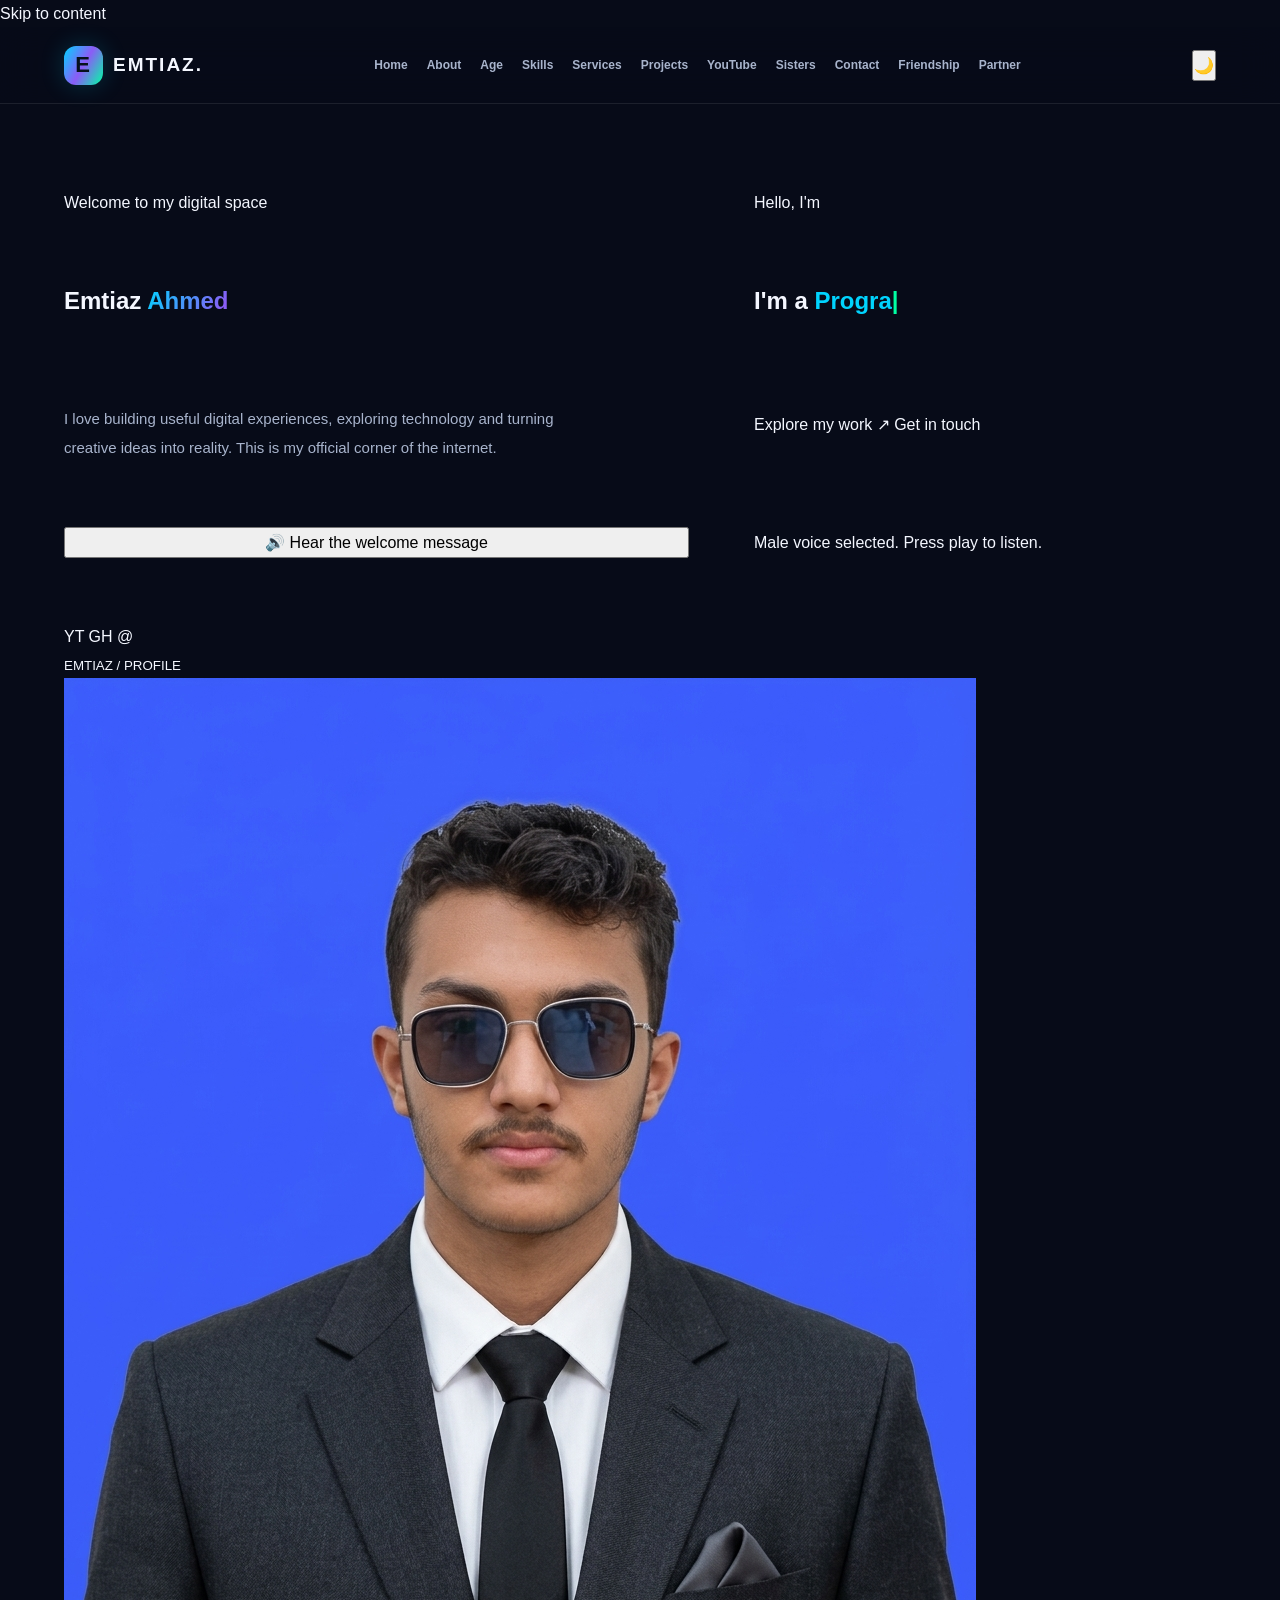
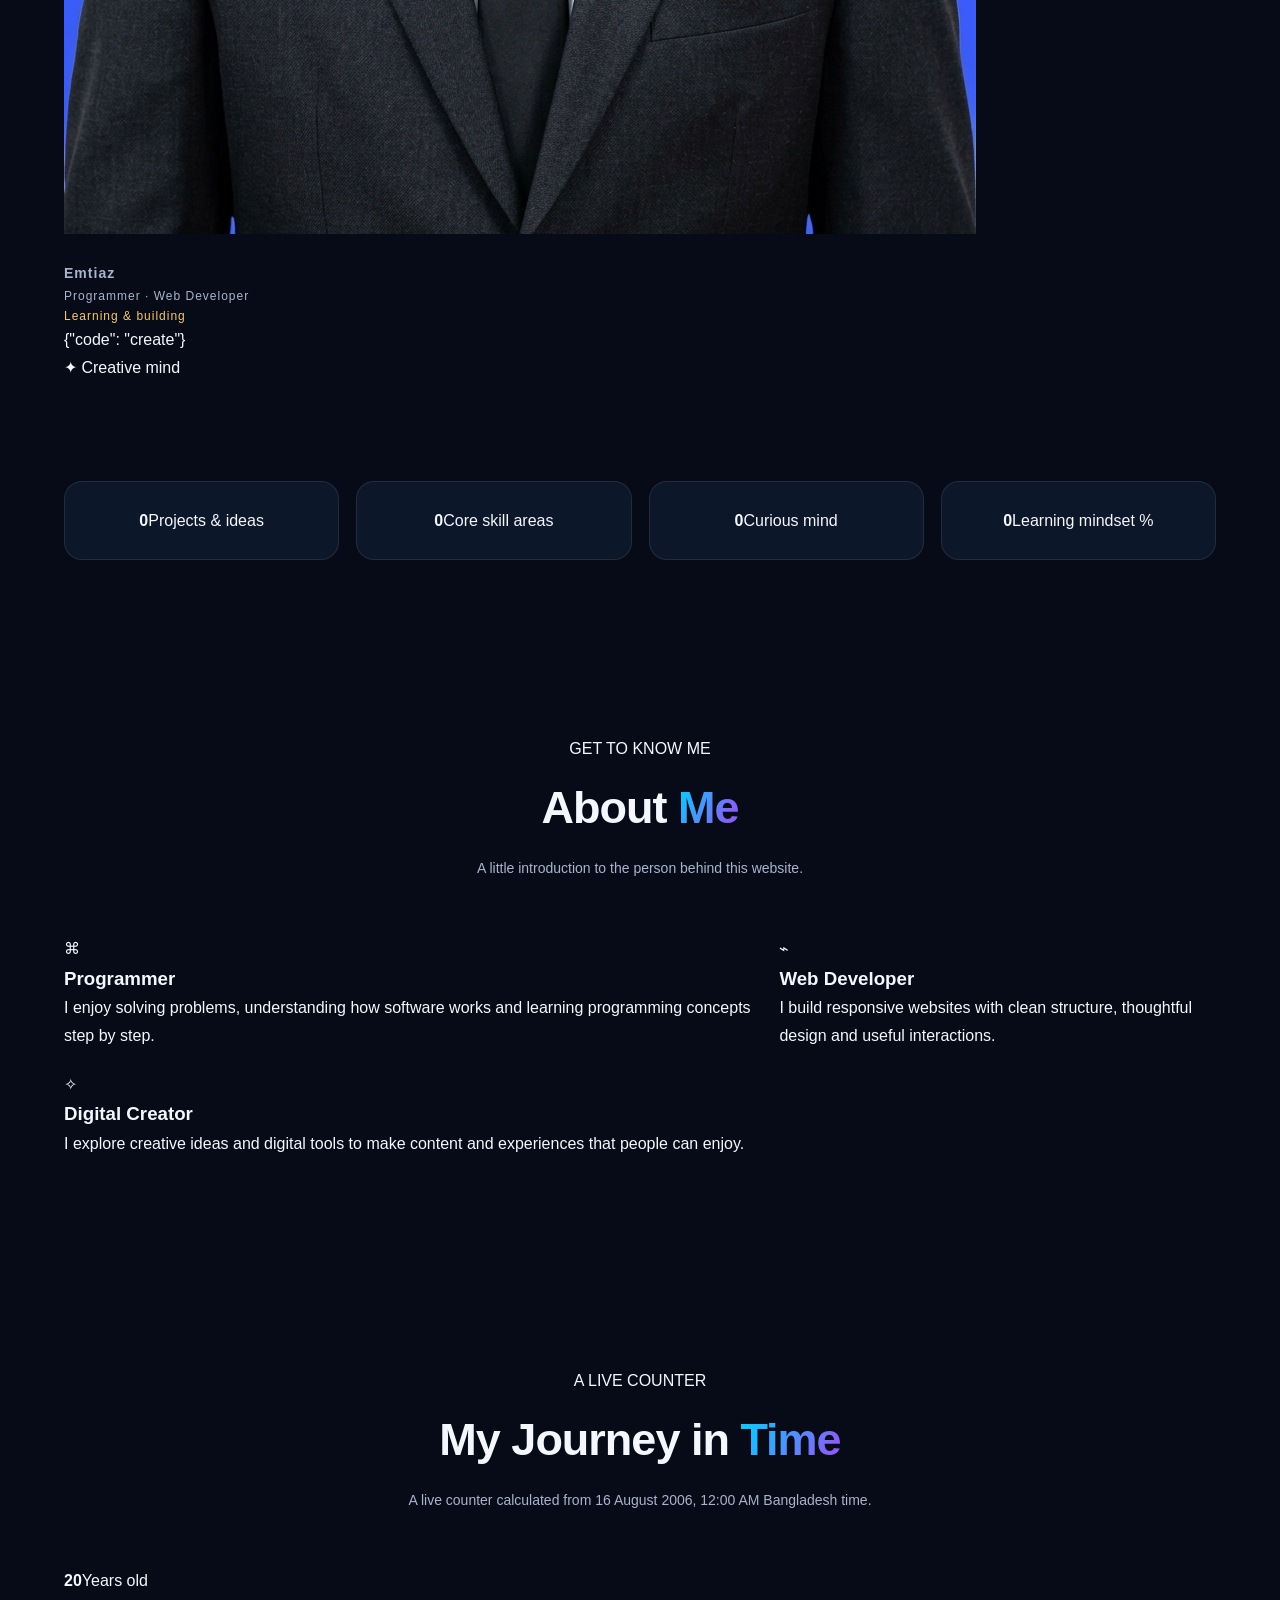
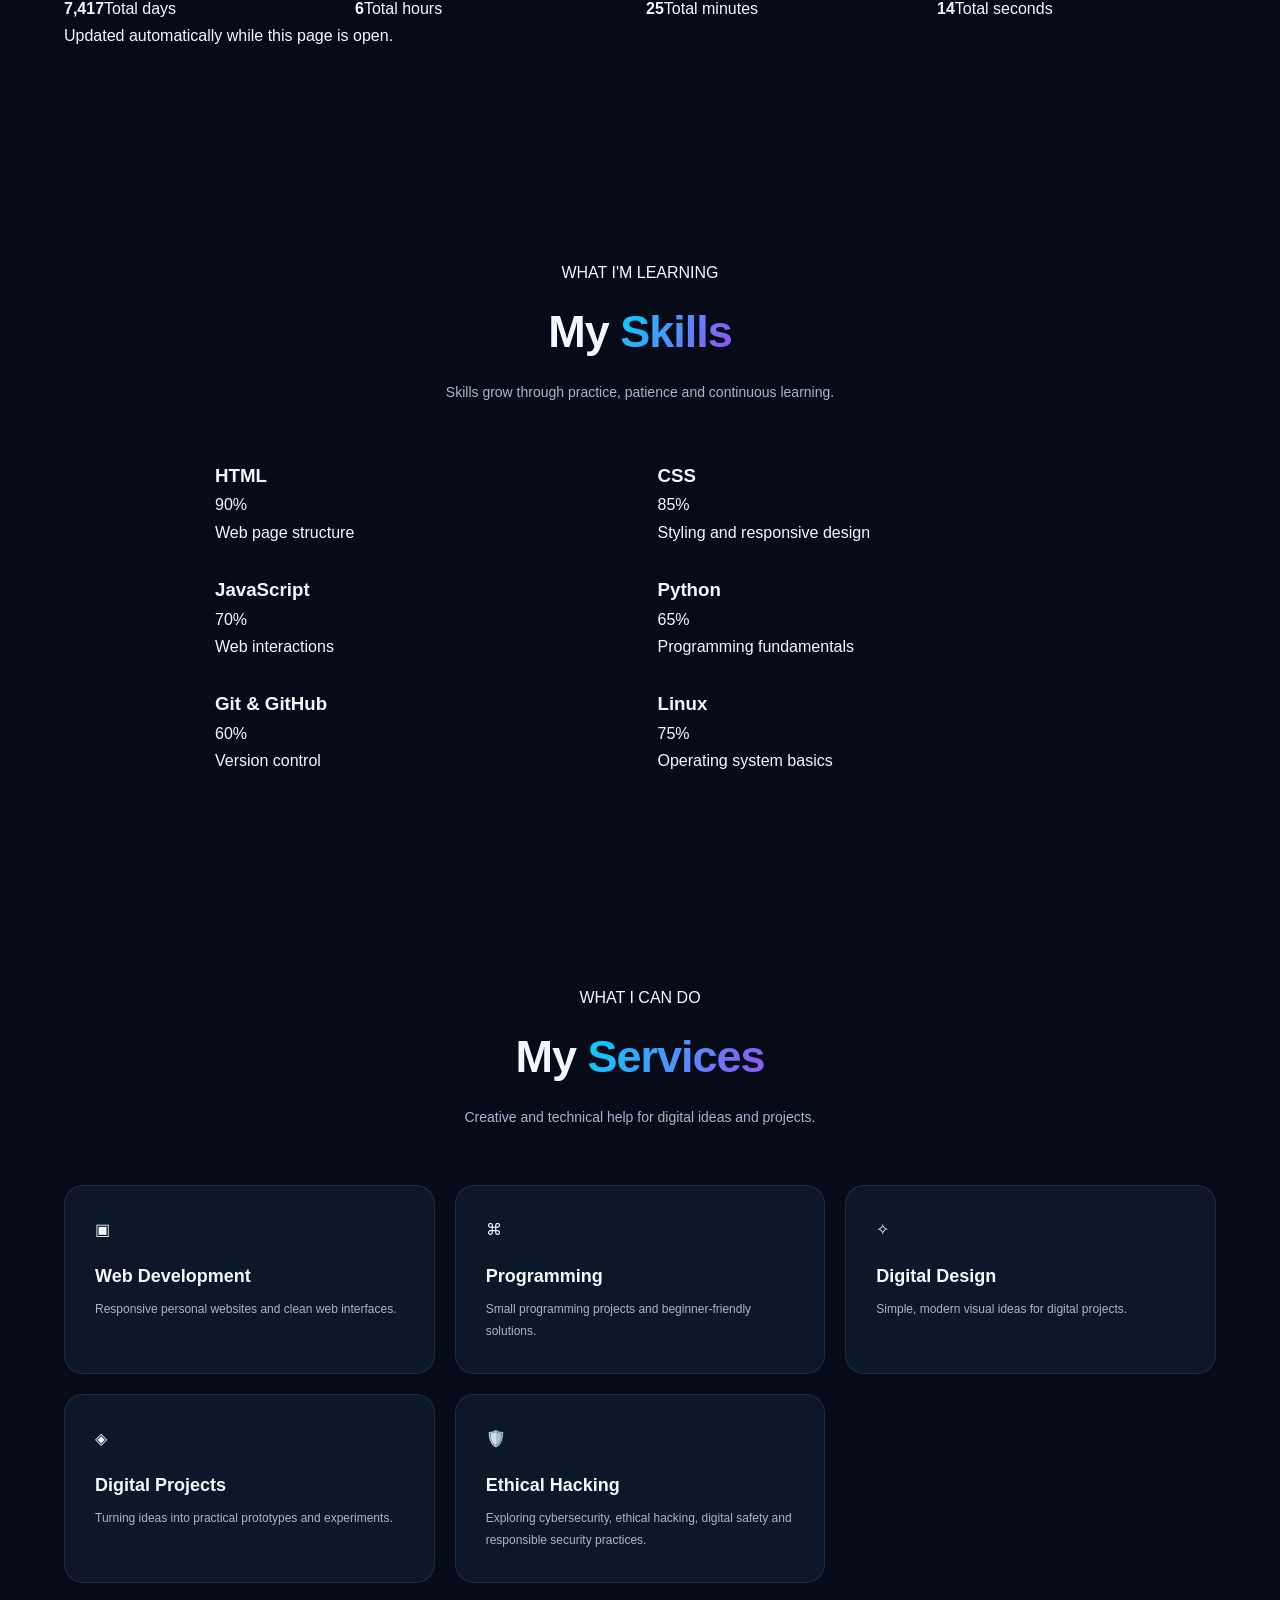
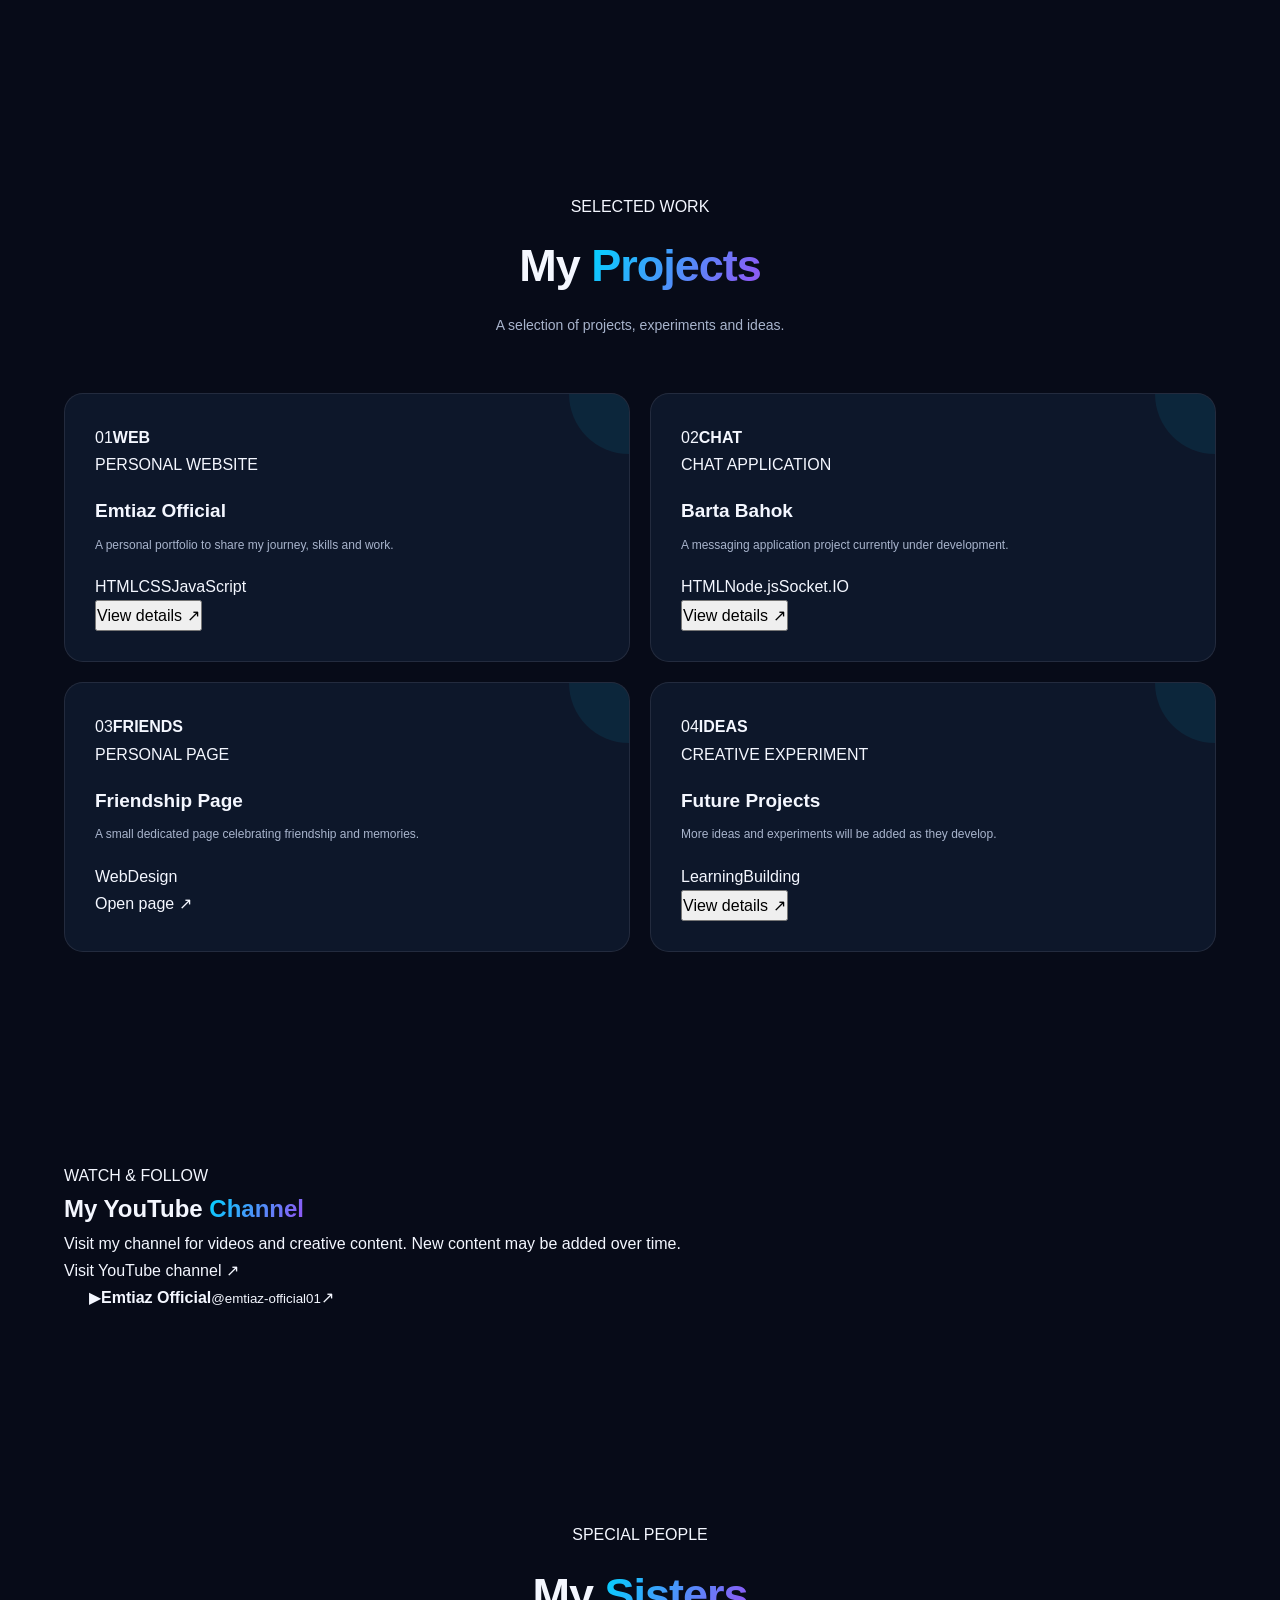
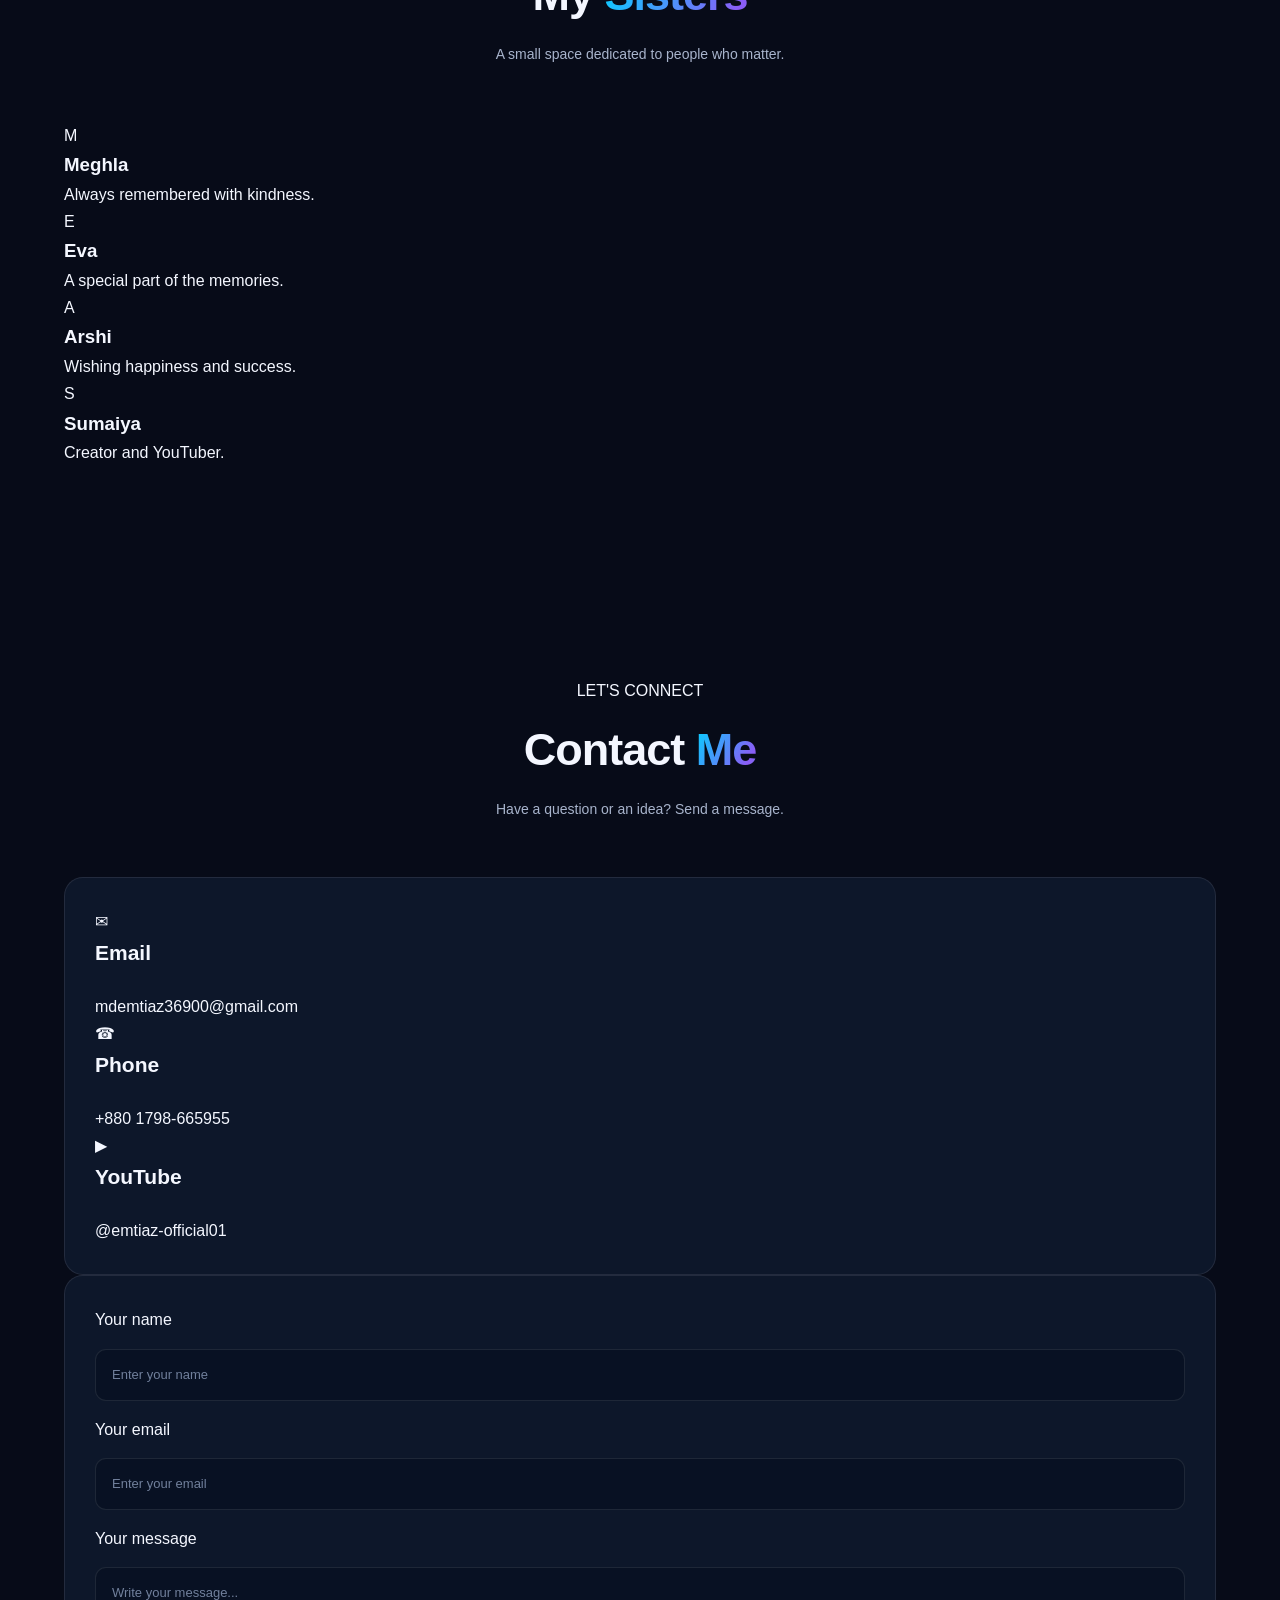
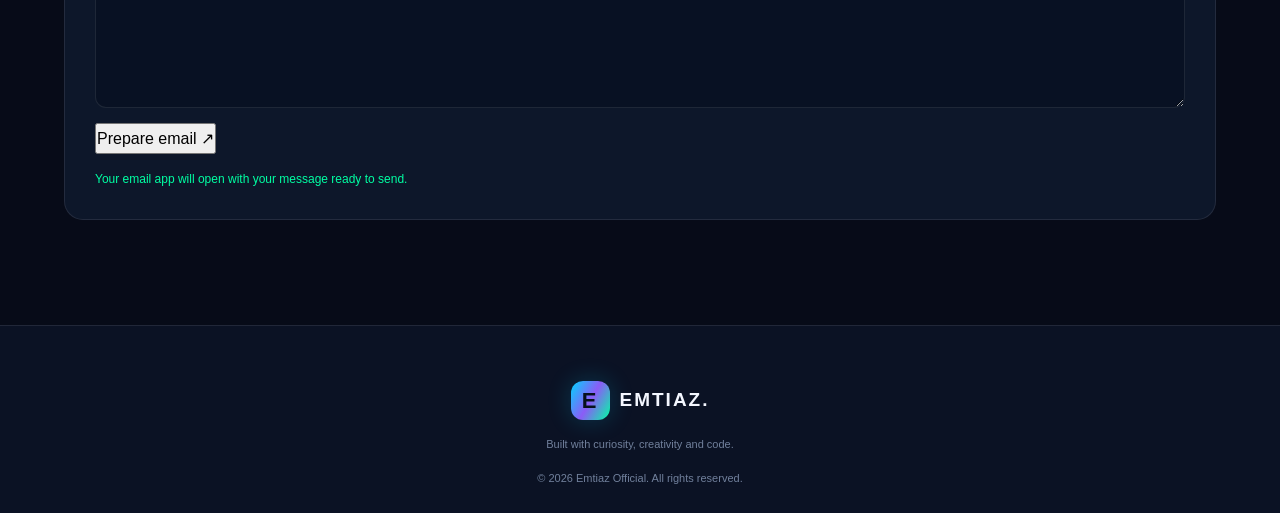
==== commit 862a252d: "Update index.html" ====
--- a/index.html
+++ b/index.html
@@ -3,635 +3,233 @@
 <head>
   <meta charset="UTF-8">
   <meta name="viewport" content="width=device-width, initial-scale=1.0">
-
-  <title>Emtiaz Official | Premium Digital Experience</title>
-  <meta name="description" content="Official website of Emtiaz — programmer, web developer and digital creator from Bangladesh.">
-  <meta name="theme-color" content="#070b18">
-
+  <meta name="referrer" content="strict-origin-when-cross-origin">
+  <meta http-equiv="Content-Security-Policy" content="default-src 'self'; script-src 'self'; style-src 'self' 'unsafe-inline'; img-src 'self' data:; font-src 'self'; connect-src 'self'; object-src 'none'; base-uri 'self'; form-action 'self' mailto:; upgrade-insecure-requests">
+  <meta name="description" content="The official website of Emtiaz — programmer, web developer and digital creator from Bangladesh. Explore projects, skills and contact information.">
+  <meta name="keywords" content="Emtiaz, programmer, web developer, Bangladesh, digital creator, portfolio">
+  <meta name="author" content="Emtiaz">
+  <meta name="robots" content="index, follow">
+  <link rel="canonical" href="https://imtiaz96.github.io/">
+  <meta name="theme-color" content="#07111f">
+  <title>Emtiaz Official | Programmer &amp; Web Developer</title>
   <link rel="icon" href="favicon.svg" type="image/svg+xml">
   <link rel="stylesheet" href="style.css">
-
-  <meta http-equiv="Content-Security-Policy"
-    content="default-src 'self'; script-src 'self'; style-src 'self' 'unsafe-inline'; img-src 'self' data:; font-src 'self' data:; connect-src 'self'; object-src 'none'; base-uri 'self'; form-action 'self' mailto:;">
+  <script src="script.js" defer></script>
 </head>
-
 <body>
-
-  <div class="scroll-progress"></div>
-
-  <!-- TOP INFORMATION BAR -->
-  <div class="top-info-bar">
-    <div class="container top-info-content">
-      <div class="live-location">
-        <span class="live-dot"></span>
-        <span>Bangladesh · Dhaka Time</span>
-      </div>
-
-      <div class="dhaka-clock">
-        <span id="dhakaDay">Loading...</span>
-        <span class="clock-divider">|</span>
-        <span id="dhakaDate">Loading...</span>
-        <span class="clock-divider">|</span>
-        <strong id="dhakaTime">00:00:00</strong>
-      </div>
-    </div>
-  </div>
-
-  <!-- HEADER -->
+  <a class="skip-link" href="#main">Skip to content</a>
+
   <header class="site-header">
-    <div class="container navbar">
-
-      <a href="#home" class="brand">
+    <nav class="navbar container" aria-label="Main navigation">
+      <a class="brand" href="#home" aria-label="Emtiaz Official home">
         <span class="brand-mark">E</span>
-        <span>EMTIAZ<span class="brand-dot">.</span></span>
+        <span>EMTIAZ<span class="brand-accent">.</span></span>
       </a>
 
-      <nav>
-        <ul class="nav-menu" id="navMenu">
-          <li><a href="#home">Home</a></li>
-          <li><a href="#about">About</a></li>
-          <li><a href="#age">Age</a></li>
-          <li><a href="#skills">Skills</a></li>
-          <li><a href="#services">Services</a></li>
-          <li><a href="#projects">Projects</a></li>
-          <li><a href="#youtube">YouTube</a></li>
-          <li><a href="#family">Family</a></li>
-          <li><a href="#contact">Contact</a></li>
-          <li><a href="friendship.html">Friendship</a></li>
-          <li><a href="partner.html">Partner</a></li>
-        </ul>
-      </nav>
-
-      <div class="nav-actions">
-        <button class="theme-toggle" id="themeToggle"
-          type="button" aria-label="Toggle theme">🌙</button>
-
-        <button class="menu-toggle" id="menuToggle"
-          type="button" aria-label="Open menu"
-          aria-expanded="false">☰</button>
-      </div>
-
-    </div>
-  </header>
-
-  <main>
-
-    <!-- FRIDAY GREETING -->
-    <section class="jumma-section" id="jummaSection" hidden>
-      <div class="container">
-        <div class="jumma-card">
-          <div class="jumma-decoration">☪</div>
-          <div>
-            <span class="jumma-small">A SPECIAL FRIDAY WISH</span>
-            <h2>Jummah Mubarak <span>❤️</span></h2>
-            <p>May your Friday be filled with peace, blessings and happiness.</p>
-          </div>
-          <div class="jumma-decoration">🌙</div>
-        </div>
-      </div>
-    </section>
-
-    <!-- HERO -->
-    <section class="hero" id="home">
-      <div class="hero-orb hero-orb-one"></div>
-      <div class="hero-orb hero-orb-two"></div>
-
-      <div class="container hero-content">
-
-        <div class="hero-text scroll-reveal">
-          <span class="hero-tag">
-            ✦ PERSONAL PORTFOLIO · BANGLADESH
-          </span>
-
-          <p class="hero-intro">HELLO, I'M</p>
-
-          <h1>
-            EMTIAZ
-            <span class="gradient-text">AHMED</span>
-          </h1>
-
-          <h2>
-            <span id="typingText">Programmer</span>
-            <span class="typing-cursor">|</span>
-          </h2>
-
-          <p class="hero-description">
-            Welcome to my digital world. I'm a technology enthusiast
-            from Bangladesh, exploring programming, web development
-            and creative digital experiences.
-          </p>
-
-          <div class="hero-buttons">
-            <a href="#about" class="btn btn-primary">Explore My World ↗</a>
-            <a href="#contact" class="btn btn-outline">Contact Me</a>
-          </div>
-
-          <div class="voice-panel">
-            <span class="voice-label">CHOOSE YOUR GREETING VOICE</span>
-
-            <div class="voice-buttons">
-              <button type="button" class="voice-choice active"
-                id="maleVoiceButton" aria-pressed="true">
-                <span class="voice-icon">🎙️</span>
-                <span>Male</span>
-              </button>
-
-              <button type="button" class="voice-choice"
-                id="femaleVoiceButton" aria-pressed="false">
-                <span class="voice-icon">🎤</span>
-                <span>Female</span>
-              </button>
-            </div>
-
-            <button type="button" class="voice-play-button" id="voiceButton">
-              ▶ Play Welcome Greeting
-            </button>
-
-            <p class="voice-status" id="voiceStatus" aria-live="polite">
-              Select a voice and press play.
-            </p>
-          </div>
-        </div>
-
-        <div class="hero-image-area scroll-reveal">
-          <div class="profile-ring">
-            <div class="profile-ring-inner">
-              <img src="profile.jpg" alt="Emtiaz profile photo"
-                class="hero-image">
-            </div>
-          </div>
-
-          <div class="profile-floating-card">
-            <span class="live-dot"></span>
-            <div>
-              <strong>Emtiaz</strong>
-              <small>Learning & Building</small>
-            </div>
-          </div>
-
-          <div class="profile-caption">
-            <span>✦</span> Programmer · Creator · Dreamer
-          </div>
-        </div>
-
-      </div>
-    </section>
-
-    <!-- STATS -->
-    <section class="stats-section">
-      <div class="container stats-grid">
-
-        <div class="stat-card scroll-reveal">
-          <span class="stat-icon">💻</span>
-          <h3>Web</h3>
-          <p>Development</p>
-        </div>
-
-        <div class="stat-card scroll-reveal">
-          <span class="stat-icon">🐍</span>
-          <h3>Python</h3>
-          <p>Programming</p>
-        </div>
-
-        <div class="stat-card scroll-reveal">
-          <span class="stat-icon">🚀</span>
-          <h3>Creative</h3>
-          <p>Projects</p>
-        </div>
-
-        <div class="stat-card scroll-reveal">
-          <span class="stat-icon">🇧🇩</span>
-          <h3>Bangladesh</h3>
-          <p>My Home</p>
-        </div>
-
-      </div>
-    </section>
-
-    <!-- ABOUT -->
-    <section id="about">
-      <div class="container">
-
-        <div class="section-heading scroll-reveal">
-          <span class="section-kicker">GET TO KNOW ME</span>
-          <h2>About <span class="gradient-text">Me</span></h2>
-          <p>A little introduction to my journey and interests.</p>
-        </div>
-
-        <div class="about-grid">
-
-          <div class="about-content glass-card scroll-reveal">
-            <span class="card-kicker">MY STORY</span>
-            <h3>Building My Digital Future</h3>
-
-            <p>
-              Hello! I'm Emtiaz, a learner and technology enthusiast
-              from Bangladesh. I enjoy exploring new technologies,
-              writing code and creating useful digital projects.
-            </p>
-
-            <p>
-              My goal is to become a skilled programmer and build
-              meaningful things through technology.
-            </p>
-
-            <div class="about-details">
-              <div class="detail-item">
-                <span>Name</span>
-                <strong>Emtiaz</strong>
-              </div>
-
-              <div class="detail-item">
-                <span>Country</span>
-                <strong>Bangladesh</strong>
-              </div>
-
-              <div class="detail-item">
-                <span>Profession</span>
-                <strong>Student & Developer</strong>
-              </div>
-
-              <div class="detail-item">
-                <span>Status</span>
-                <strong>Learning & Building</strong>
-              </div>
-            </div>
-          </div>
-
-          <div class="about-highlight glass-card scroll-reveal">
-            <div class="highlight-symbol">✦</div>
-            <h3>Think. Learn. Create.</h3>
-            <p>
-              Every project is an opportunity to learn something new.
-              Every day is a chance to improve.
-            </p>
-            <div class="highlight-line"></div>
-            <span>MY PERSONAL PHILOSOPHY</span>
-          </div>
-
-        </div>
-      </div>
-    </section>
-
-    <!-- AGE -->
-    <section id="age">
-      <div class="container">
-
-        <div class="section-heading scroll-reveal">
-          <span class="section-kicker">TIME & MILESTONES</span>
-          <h2>My <span class="gradient-text">Journey</span></h2>
-          <p>A live age counter using Bangladesh time.</p>
-        </div>
-
-        <div class="age-card glass-card scroll-reveal">
-          <span class="card-kicker">MY LIFE COUNTER</span>
-          <div class="age-number">
-            <span id="ageYears">0</span>
-            <small>Years Old</small>
-          </div>
-
-          <div class="age-grid">
-            <div class="age-item">
-              <strong id="ageDays">0</strong>
-              <span>Days</span>
-            </div>
-            <div class="age-item">
-              <strong id="ageHours">0</strong>
-              <span>Hours</span>
-            </div>
-            <div class="age-item">
-              <strong id="ageMinutes">0</strong>
-              <span>Minutes</span>
-            </div>
-            <div class="age-item">
-              <strong id="ageSeconds">0</strong>
-              <span>Seconds</span>
-            </div>
-          </div>
-
-          <div class="birthday-box">
-            <h3>🎂 Next Birthday</h3>
-            <div class="birthday-countdown">
-              <div><strong id="countdownDays">0</strong><span>Days</span></div>
-              <div><strong id="countdownHours">0</strong><span>Hours</span></div>
-              <div><strong id="countdownMinutes">0</strong><span>Minutes</span></div>
-              <div><strong id="countdownSeconds">0</strong><span>Seconds</span></div>
-            </div>
-            <p>16 August · Bangladesh Time</p>
-          </div>
-
-        </div>
-      </div>
-    </section>
-
-    <!-- SKILLS -->
-    <section id="skills">
-      <div class="container">
-
-        <div class="section-heading scroll-reveal">
-          <span class="section-kicker">WHAT I'M LEARNING</span>
-          <h2>My <span class="gradient-text">Skills</span></h2>
-          <p>Technologies and tools I'm exploring.</p>
-        </div>
-
-        <div class="skills-grid">
-
-          <div class="skill-item scroll-reveal">
-            <div class="skill-info"><span>HTML</span><span>90%</span></div>
-            <div class="skill-bar"><div class="skill-progress" style="width:90%"></div></div>
-          </div>
-
-          <div class="skill-item scroll-reveal">
-            <div class="skill-info"><span>CSS</span><span>85%</span></div>
-            <div class="skill-bar"><div class="skill-progress" style="width:85%"></div></div>
-          </div>
-
-          <div class="skill-item scroll-reveal">
-            <div class="skill-info"><span>JavaScript</span><span>70%</span></div>
-            <div class="skill-bar"><div class="skill-progress" style="width:70%"></div></div>
-          </div>
-
-          <div class="skill-item scroll-reveal">
-            <div class="skill-info"><span>Python</span><span>65%</span></div>
-            <div class="skill-bar"><div class="skill-progress" style="width:65%"></div></div>
-          </div>
-
-          <div class="skill-item scroll-reveal">
-            <div class="skill-info"><span>Git & GitHub</span><span>60%</span></div>
-            <div class="skill-bar"><div class="skill-progress" style="width:60%"></div></div>
-          </div>
-
-          <div class="skill-item scroll-reveal">
-            <div class="skill-info"><span>Linux</span><span>75%</span></div>
-            <div class="skill-bar"><div class="skill-progress" style="width:75%"></div></div>
-          </div>
-
-        </div>
-      </div>
-    </section>
-
-    <!-- SERVICES -->
-    <section id="services">
-      <div class="container">
-
-        <div class="section-heading scroll-reveal">
-          <span class="section-kicker">WHAT I EXPLORE</span>
-          <h2>My <span class="gradient-text">Interests</span></h2>
-          <p>Areas where I enjoy learning and creating.</p>
-        </div>
-
-        <div class="services-grid">
-
-          <article class="service-card scroll-reveal">
-            <div class="service-icon">🌐</div>
-            <h3>Web Development</h3>
-            <p>Exploring modern websites and responsive user interfaces.</p>
-          </article>
-
-          <article class="service-card scroll-reveal">
-            <div class="service-icon">⌨️</div>
-            <h3>Programming</h3>
-            <p>Learning programming languages and solving problems.</p>
-          </article>
-
-          <article class="service-card scroll-reveal">
-            <div class="service-icon">🎨</div>
-            <h3>Digital Creativity</h3>
-            <p>Turning creative ideas into digital experiences.</p>
-          </article>
-
-        </div>
-      </div>
-    </section>
-
-    <!-- PROJECTS -->
-    <section id="projects">
-      <div class="container">
-
-        <div class="section-heading scroll-reveal">
-          <span class="section-kicker">MY WORK</span>
-          <h2>Featured <span class="gradient-text">Projects</span></h2>
-          <p>A selection of my personal projects and experiments.</p>
-        </div>
-
-        <div class="projects-grid">
-
-          <article class="project-card scroll-reveal">
-            <div class="project-icon">✦</div>
-            <h3>Emtiaz Official</h3>
-            <p>My personal portfolio and digital identity.</p>
-            <button class="btn btn-outline project-details"
-              data-title="Emtiaz Official"
-              data-description="My personal portfolio website, built to share my journey, interests, skills and projects.">
-              View Details ↗
-            </button>
-          </article>
-
-          <article class="project-card scroll-reveal">
-            <div class="project-icon">💬</div>
-            <h3>Barta Bahok</h3>
-            <p>A real-time messaging project using web technologies.</p>
-            <button class="btn btn-outline project-details"
-              data-title="Barta Bahok"
-              data-description="A real-time chat application project developed with web technologies and Socket.IO.">
-              View Details ↗
-            </button>
-          </article>
-
-          <article class="project-card scroll-reveal">
-            <div class="project-icon">🤝</div>
-            <h3>Friendship Page</h3>
-            <p>A special page dedicated to friendship and memories.</p>
-            <a href="friendship.html" class="btn btn-outline">Explore Page ↗</a>
-          </article>
-
-          <article class="project-card scroll-reveal">
-            <div class="project-icon">🚀</div>
-            <h3>Future Projects</h3>
-            <p>More creative ideas and digital experiments are coming.</p>
-            <button class="btn btn-outline project-details"
-              data-title="Future Projects"
-              data-description="This space is reserved for upcoming projects and new ideas.">
-              View Details ↗
-            </button>
-          </article>
-
-        </div>
-      </div>
-    </section>
-
-    <!-- YOUTUBE -->
-    <section id="youtube">
-      <div class="container">
-
-        <div class="section-heading scroll-reveal">
-          <span class="section-kicker">VIDEO & CONTENT</span>
-          <h2>My <span class="gradient-text">YouTube</span></h2>
-        </div>
-
-        <div class="youtube-card glass-card scroll-reveal">
-          <div class="youtube-icon">▶</div>
-          <h3>Emtiaz Official</h3>
-          <p>Visit my YouTube channel and explore my content.</p>
-          <a href="https://www.youtube.com/@emtiaz-official01"
-            target="_blank" rel="noopener noreferrer"
-            class="btn btn-primary">Visit YouTube Channel ↗</a>
-        </div>
-
-      </div>
-    </section>
-
-    <!-- FAMILY -->
-    <section id="family">
-      <div class="container">
-
-        <div class="section-heading scroll-reveal">
-          <span class="section-kicker">MY DEAREST PEOPLE</span>
-          <h2>My <span class="gradient-text">Family</span></h2>
-          <p>Some of the most important people in my life.</p>
-        </div>
-
-        <h3 class="family-subheading">My Parents</h3>
-
-        <div class="family-grid parent-grid">
-
-          <article class="family-card scroll-reveal">
-            <img src="assets/abbu.jpg" alt="My Father">
-            <h3>Father</h3>
-            <p class="role">My Father</p>
-          </article>
-
-          <article class="family-card scroll-reveal">
-            <img src="assets/ammu.jpg" alt="My Mother">
-            <h3>Mother</h3>
-            <p class="role">My Mother</p>
-          </article>
-
-        </div>
-
-        <h3 class="family-subheading">My Sisters</h3>
-
-        <div class="family-grid">
-
-          <article class="family-card scroll-reveal">
-            <img src="assets/meghla.jpg" alt="Meghla">
-            <h3>Meghla</h3>
-            <p class="role">My Sister</p>
-          </article>
-
-          <article class="family-card scroll-reveal">
-            <img src="assets/eva.jpg" alt="Eva">
-            <h3>Eva</h3>
-            <p class="role">My Sister</p>
-          </article>
-
-          <article class="family-card scroll-reveal">
-            <img src="assets/arshi.jpg" alt="Arshi">
-            <h3>Arshi</h3>
-            <p class="role">My Sister</p>
-          </article>
-
-          <article class="family-card scroll-reveal">
-            <img src="assets/sumaiya.jpg" alt="Sumaiya">
-            <h3>Sumaiya</h3>
-            <p class="role">YouTuber</p>
-          </article>
-
-        </div>
-      </div>
-    </section>
-
-    <!-- CONTACT -->
-    <section id="contact">
-      <div class="container">
-
-        <div class="section-heading scroll-reveal">
-          <span class="section-kicker">LET'S CONNECT</span>
-          <h2>Contact <span class="gradient-text">Me</span></h2>
-          <p>Have a question or a project idea? Send me a message.</p>
-        </div>
-
-        <div class="contact-grid">
-
-          <div class="contact-info scroll-reveal">
-            <h3>Contact Information</h3>
-            <p>✉️ Email: mdemtiaz36900@gmail.com</p>
-            <p>📱 Phone: +8801798665955</p>
-            <p>📍 Bangladesh</p>
-            <a class="btn btn-outline"
-              href="https://www.youtube.com/@emtiaz-official01"
-              target="_blank" rel="noopener noreferrer">
-              YouTube ↗
-            </a>
-          </div>
-
-          <form class="contact-form scroll-reveal" id="contactForm">
-            <input type="text" id="contactName"
-              placeholder="Your Name" maxlength="80" required>
-
-            <input type="email" id="contactEmail"
-              placeholder="Your Email" maxlength="120" required>
-
-            <textarea id="contactMessage"
-              placeholder="Write your message..."
-              rows="5" maxlength="2000" required></textarea>
-
-            <button type="submit" class="btn btn-primary">
-              Send Message ↗
-            </button>
-
-            <p id="formMessage" aria-live="polite"></p>
-          </form>
-
-        </div>
-      </div>
-    </section>
-
-  </main>
-
-  <!-- PROJECT MODAL -->
-  <div class="project-modal" id="projectModal"
-    role="dialog" aria-modal="true" aria-labelledby="modalTitle">
-
-    <div class="modal-content">
-      <button class="modal-close" id="modalClose"
-        type="button" aria-label="Close">×</button>
-
-      <span class="section-kicker">PROJECT INFORMATION</span>
-      <h2 id="modalTitle">Project Details</h2>
-      <p id="modalDescription"></p>
-    </div>
-
-  </div>
-
-  <!-- FOOTER -->
-  <footer class="site-footer">
-    <div class="container">
-
-      <a href="#home" class="brand footer-brand">
-        <span class="brand-mark">E</span>
-        <span>EMTIAZ<span class="brand-dot">.</span></span>
-      </a>
-
-      <p>Designed with creativity by Emtiaz.</p>
-
-      <div class="footer-links">
-        <a href="#home">Home</a>
+      <button class="menu-toggle" id="menuToggle" type="button" aria-label="Open navigation menu" aria-controls="navMenu" aria-expanded="false">
+        <span></span><span></span><span></span>
+      </button>
+
+      <div class="nav-menu" id="navMenu">
+        <a href="#home" class="active">Home</a>
         <a href="#about">About</a>
+        <a href="#age">Age</a>
+        <a href="#skills">Skills</a>
+        <a href="#services">Services</a>
         <a href="#projects">Projects</a>
+        <a href="#youtube">YouTube</a>
+        <a href="#sisters">Sisters</a>
         <a href="#contact">Contact</a>
         <a href="friendship.html">Friendship</a>
         <a href="partner.html">Partner</a>
       </div>
 
-      <p>© <span id="currentYear"></span> Emtiaz Official. All rights reserved.</p>
-
+      <div class="nav-actions">
+        <button class="icon-button" id="themeToggle" type="button" aria-label="Switch to light mode" title="Light mode">☀️</button>
+      </div>
+    </nav>
+  </header>
+
+  <main id="main">
+    <section class="hero section-shell" id="home">
+      <div class="container hero-grid">
+        <div class="hero-content scroll-reveal">
+          <span class="eyebrow"><span class="status-dot"></span> Welcome to my digital space</span>
+          <p class="hero-kicker">Hello, I'm</p>
+          <h1>Emtiaz <span class="gradient-text">Ahmed</span></h1>
+          <h2 class="hero-role">I'm a <span id="typingText">Programmer</span><span class="typing-cursor">|</span></h2>
+          <p class="hero-description">
+            I love building useful digital experiences, exploring technology and turning creative ideas into reality.
+            This is my official corner of the internet.
+          </p>
+          <div class="hero-actions">
+            <a class="button button-primary" href="#projects">Explore my work <span aria-hidden="true">↗</span></a>
+            <a class="button button-secondary" href="#contact">Get in touch</a>
+          </div>
+          <button class="voice-button" id="welcomeVoiceBtn" type="button">
+            <span aria-hidden="true">🔊</span> Hear the welcome message
+          </button>
+          <p class="voice-note" id="voiceStatus" aria-live="polite">You can play the welcome message here.</p>
+          <div class="social-row" aria-label="Social links">
+            <a href="https://www.youtube.com/@emtiaz-official01" target="_blank" rel="noopener noreferrer" aria-label="YouTube">YT</a>
+            <a href="https://github.com/ImtiAz9-6" target="_blank" rel="noopener noreferrer" aria-label="GitHub">GH</a>
+            <a href="mailto:mdemtiaz36900@gmail.com" aria-label="Email">@</a>
+          </div>
+        </div>
+
+        <div class="hero-visual scroll-reveal">
+          <div class="hero-glow"></div>
+          <div class="hero-card">
+            <div class="hero-card-top"><span></span><span></span><span></span><small>EMTIAZ / PROFILE</small></div>
+            <div class="profile-image-wrap">
+              <img class="profile-image" src="profile.jpg" alt="Emtiaz profile" onerror="this.hidden=true; this.nextElementSibling.hidden=false">
+              <div class="image-fallback" hidden>E</div>
+            </div>
+            <div class="profile-caption">
+              <h3>Emtiaz</h3>
+              <p>Programmer · Web Developer</p>
+              <span class="profile-status"><i></i> Learning &amp; building</span>
+            </div>
+            <div class="floating-chip chip-one">{"code": "create"}</div>
+            <div class="floating-chip chip-two">✦ Creative mind</div>
+          </div>
+        </div>
+      </div>
+    </section>
+
+    <section class="stats-section container" aria-label="Portfolio highlights">
+      <div class="stats-grid">
+        <article class="stat-card"><strong class="stat-number" data-target="10">0</strong><span>Projects &amp; ideas</span></article>
+        <article class="stat-card"><strong class="stat-number" data-target="6">0</strong><span>Core skill areas</span></article>
+        <article class="stat-card"><strong class="stat-number" data-target="1">0</strong><span>Curious mind</span></article>
+        <article class="stat-card"><strong class="stat-number" data-target="100">0</strong><span>Learning mindset %</span></article>
+      </div>
+    </section>
+
+    <section class="section container" id="about">
+      <div class="section-heading scroll-reveal">
+        <span class="eyebrow">GET TO KNOW ME</span>
+        <h2>About <span class="gradient-text">Me</span></h2>
+        <p>A little introduction to the person behind this website.</p>
+      </div>
+      <div class="about-grid">
+        <article class="about-card scroll-reveal"><div class="card-icon">⌘</div><h3>Programmer</h3><p>I enjoy solving problems, understanding how software works and learning programming concepts step by step.</p></article>
+        <article class="about-card scroll-reveal"><div class="card-icon">⌁</div><h3>Web Developer</h3><p>I build responsive websites with clean structure, thoughtful design and useful interactions.</p></article>
+        <article class="about-card scroll-reveal"><div class="card-icon">✧</div><h3>Digital Creator</h3><p>I explore creative ideas and digital tools to make content and experiences that people can enjoy.</p></article>
+      </div>
+    </section>
+
+    <section class="section section-alt" id="age">
+      <div class="container">
+        <div class="section-heading scroll-reveal">
+          <span class="eyebrow">A LIVE COUNTER</span>
+          <h2>My Journey in <span class="gradient-text">Time</span></h2>
+          <p>A live counter calculated from 16 August 2006, 12:00 AM Bangladesh time.</p>
+        </div>
+        <div class="age-panel scroll-reveal">
+          <div class="age-highlight"><strong id="ageYears">—</strong><span>Years old</span></div>
+          <div class="age-grid">
+            <div class="age-counter-box"><strong id="ageDays">—</strong><span>Total days</span></div>
+            <div class="age-counter-box"><strong id="ageHours">—</strong><span>Total hours</span></div>
+            <div class="age-counter-box"><strong id="ageMinutes">—</strong><span>Total minutes</span></div>
+            <div class="age-counter-box"><strong id="ageSeconds">—</strong><span>Total seconds</span></div>
+          </div>
+          <p class="age-footnote">Updated automatically while this page is open.</p>
+        </div>
+      </div>
+    </section>
+
+    <section class="section container" id="skills">
+      <div class="section-heading scroll-reveal"><span class="eyebrow">WHAT I'M LEARNING</span><h2>My <span class="gradient-text">Skills</span></h2><p>Skills grow through practice, patience and continuous learning.</p></div>
+      <div class="skills-grid">
+        <article class="skill-card scroll-reveal"><div class="skill-top"><h3>HTML</h3><span>90%</span></div><div class="skill-track"><span style="--skill:90%"></span></div><p>Web page structure</p></article>
+        <article class="skill-card scroll-reveal"><div class="skill-top"><h3>CSS</h3><span>85%</span></div><div class="skill-track"><span style="--skill:85%"></span></div><p>Styling and responsive design</p></article>
+        <article class="skill-card scroll-reveal"><div class="skill-top"><h3>JavaScript</h3><span>70%</span></div><div class="skill-track"><span style="--skill:70%"></span></div><p>Web interactions</p></article>
+        <article class="skill-card scroll-reveal"><div class="skill-top"><h3>Python</h3><span>65%</span></div><div class="skill-track"><span style="--skill:65%"></span></div><p>Programming fundamentals</p></article>
+        <article class="skill-card scroll-reveal"><div class="skill-top"><h3>Git &amp; GitHub</h3><span>60%</span></div><div class="skill-track"><span style="--skill:60%"></span></div><p>Version control</p></article>
+        <article class="skill-card scroll-reveal"><div class="skill-top"><h3>Linux</h3><span>75%</span></div><div class="skill-track"><span style="--skill:75%"></span></div><p>Operating system basics</p></article>
+      </div>
+    </section>
+
+    <section class="section section-alt" id="services">
+      <div class="container">
+        <div class="section-heading scroll-reveal"><span class="eyebrow">WHAT I CAN DO</span><h2>My <span class="gradient-text">Services</span></h2><p>Creative and technical help for digital ideas and projects.</p></div>
+        <div class="services-grid">
+          <article class="service-card scroll-reveal"><div class="card-icon">▣</div><h3>Web Development</h3><p>Responsive personal websites and clean web interfaces.</p></article>
+          <article class="service-card scroll-reveal"><div class="card-icon">⌘</div><h3>Programming</h3><p>Small programming projects and beginner-friendly solutions.</p></article>
+          <article class="service-card scroll-reveal"><div class="card-icon">✧</div><h3>Digital Design</h3><p>Simple, modern visual ideas for digital projects.</p></article>
+          <article class="service-card scroll-reveal"><div class="card-icon">◈</div><h3>Digital Projects</h3><p>Turning ideas into practical prototypes and experiments.</p></article>
+          <article class="service-card scroll-reveal"><div class="card-icon">🛡️</div><h3>Ethical Hacking</h3><p>Exploring cybersecurity, ethical hacking, digital safety and responsible security practices.</p></article>
+        </div>
+      </div>
+    </section>
+
+    <section class="section container" id="projects">
+      <div class="section-heading scroll-reveal"><span class="eyebrow">SELECTED WORK</span><h2>My <span class="gradient-text">Projects</span></h2><p>A selection of projects, experiments and ideas.</p></div>
+      <div class="projects-grid">
+        <article class="project-card scroll-reveal"><div class="project-art art-blue"><span>01</span><b>WEB</b></div><div class="project-content"><span class="project-type">PERSONAL WEBSITE</span><h3>Emtiaz Official</h3><p>A personal portfolio to share my journey, skills and work.</p><div class="project-tags"><span>HTML</span><span>CSS</span><span>JavaScript</span></div><button class="text-button project-details-btn" type="button" data-title="Emtiaz Official" data-description="A personal portfolio website featuring an introduction, live age counter, skills, projects, YouTube and contact information.">View details ↗</button></div></article>
+        <article class="project-card scroll-reveal"><div class="project-art art-purple"><span>02</span><b>CHAT</b></div><div class="project-content"><span class="project-type">CHAT APPLICATION</span><h3>Barta Bahok</h3><p>A messaging application project currently under development.</p><div class="project-tags"><span>HTML</span><span>Node.js</span><span>Socket.IO</span></div><button class="text-button project-details-btn" type="button" data-title="Barta Bahok" data-description="A chat application project focused on building a clear interface and learning real-time messaging technology.">View details ↗</button></div></article>
+        <article class="project-card scroll-reveal"><div class="project-art art-green"><span>03</span><b>FRIENDS</b></div><div class="project-content"><span class="project-type">PERSONAL PAGE</span><h3>Friendship Page</h3><p>A small dedicated page celebrating friendship and memories.</p><div class="project-tags"><span>Web</span><span>Design</span></div><a class="text-button" href="friendship.html">Open page ↗</a></div></article>
+        <article class="project-card scroll-reveal"><div class="project-art art-orange"><span>04</span><b>IDEAS</b></div><div class="project-content"><span class="project-type">CREATIVE EXPERIMENT</span><h3>Future Projects</h3><p>More ideas and experiments will be added as they develop.</p><div class="project-tags"><span>Learning</span><span>Building</span></div><button class="text-button project-details-btn" type="button" data-title="Future Projects" data-description="This space is reserved for upcoming experiments, learning projects and new ideas.">View details ↗</button></div></article>
+      </div>
+    </section>
+
+    <section class="section section-alt" id="youtube">
+      <div class="container youtube-layout scroll-reveal">
+        <div><span class="eyebrow">WATCH &amp; FOLLOW</span><h2>My YouTube <span class="gradient-text">Channel</span></h2><p>Visit my channel for videos and creative content. New content may be added over time.</p><a class="button button-primary" href="https://www.youtube.com/@emtiaz-official01" target="_blank" rel="noopener noreferrer">Visit YouTube channel ↗</a></div>
+        <a class="youtube-card" href="https://www.youtube.com/@emtiaz-official01" target="_blank" rel="noopener noreferrer" aria-label="Open Emtiaz Official YouTube channel"><span class="youtube-play">▶</span><span><strong>Emtiaz Official</strong><small>@emtiaz-official01</small></span><span class="youtube-arrow">↗</span></a>
+      </div>
+    </section>
+
+    <section class="section container" id="sisters">
+      <div class="section-heading scroll-reveal"><span class="eyebrow">SPECIAL PEOPLE</span><h2>My <span class="gradient-text">Sisters</span></h2><p>A small space dedicated to people who matter.</p></div>
+      <div class="sisters-grid">
+        <article class="sister-card scroll-reveal"><span class="sister-avatar">M</span><h3>Meghla</h3><p>Always remembered with kindness.</p></article>
+        <article class="sister-card scroll-reveal"><span class="sister-avatar">E</span><h3>Eva</h3><p>A special part of the memories.</p></article>
+        <article class="sister-card scroll-reveal"><span class="sister-avatar">A</span><h3>Arshi</h3><p>Wishing happiness and success.</p></article>
+        <article class="sister-card scroll-reveal"><span class="sister-avatar">S</span><h3>Sumaiya</h3><p>Creator and YouTuber.</p></article>
+      </div>
+    </section>
+
+    <section class="section section-alt" id="contact">
+      <div class="container">
+        <div class="section-heading scroll-reveal"><span class="eyebrow">LET'S CONNECT</span><h2>Contact <span class="gradient-text">Me</span></h2><p>Have a question or an idea? Send a message.</p></div>
+        <div class="contact-layout">
+          <div class="contact-info scroll-reveal">
+            <article class="contact-card"><span class="contact-icon">✉</span><div><h3>Email</h3><a href="mailto:mdemtiaz36900@gmail.com">mdemtiaz36900@gmail.com</a></div></article>
+            <article class="contact-card"><span class="contact-icon">☎</span><div><h3>Phone</h3><a href="tel:+8801798665955">+880 1798-665955</a></div></article>
+            <article class="contact-card"><span class="contact-icon">▶</span><div><h3>YouTube</h3><a href="https://www.youtube.com/@emtiaz-official01" target="_blank" rel="noopener noreferrer">@emtiaz-official01</a></div></article>
+          </div>
+          <form class="contact-form scroll-reveal" id="contactForm">
+            <label for="contactName">Your name</label><input id="contactName" name="name" type="text" autocomplete="name" maxlength="80" required placeholder="Enter your name">
+            <label for="contactEmail">Your email</label><input id="contactEmail" name="email" type="email" autocomplete="email" maxlength="120" required placeholder="Enter your email">
+            <label for="contactMessage">Your message</label><textarea id="contactMessage" name="message" rows="5" maxlength="3000" required placeholder="Write your message..."></textarea>
+            <button class="button button-primary" type="submit">Prepare email ↗</button>
+            <p class="form-message" id="formMessage" role="status" aria-live="polite">Your email app will open with your message ready to send.</p>
+          </form>
+        </div>
+      </div>
+    </section>
+  </main>
+
+  <footer class="site-footer">
+    <div class="container footer-content">
+      <a class="brand" href="#home"><span class="brand-mark">E</span><span>EMTIAZ<span class="brand-accent">.</span></span></a>
+      <p>Built with curiosity, creativity and code.</p>
+      <p class="copyright">© <span id="currentYear">2026</span> Emtiaz Official. All rights reserved.</p>
     </div>
   </footer>
 
-  <button class="back-to-top" id="backToTop"
-    type="button" aria-label="Back to top">↑</button>
-
-  <script src="script.js" defer></script>
+  <button class="back-to-top" id="backToTop" type="button" aria-label="Back to top">↑</button>
+
+  <div class="project-modal" id="projectModal" aria-hidden="true">
+    <div class="modal-content" role="dialog" aria-modal="true" aria-labelledby="projectModalTitle">
+      <button class="modal-close" id="projectModalClose" type="button" aria-label="Close project details">×</button>
+      <span class="eyebrow">PROJECT DETAILS</span>
+      <h2 id="projectModalTitle">Project Details</h2>
+      <p id="projectModalDescription"></p>
+      <button class="button button-secondary" id="modalDone" type="button">Close</button>
+    </div>
+  </div>
 </body>
 </html>
--- a/style.css
+++ b/style.css
@@ -1,39 +1,42 @@
-/* =====================================================
-   EMTIAZ OFFICIAL — PREMIUM STYLE.CSS
-   STEP 2 / 3
-===================================================== */
+/* =========================================================
+   EMTIAZ OFFICIAL — LUXURY PREMIUM DESIGN
+   STEP 2 / 3 — COMPLETE STYLE.CSS
+========================================================= */
+
+/* =========================
+   ROOT & GLOBAL
+========================= */
 
 :root {
-  --bg: #050816;
-  --bg-secondary: #0a1022;
-  --card: rgba(17, 27, 51, 0.78);
-  --card-solid: #111b33;
-  --text: #f4f7ff;
-  --muted: #a5b0c7;
+  --bg-primary: #070b18;
+  --bg-secondary: #0b1224;
+  --bg-tertiary: #101a30;
+
+  --card-bg: rgba(17, 29, 51, 0.72);
+  --card-solid: #111d33;
+
+  --text-primary: #f4f7ff;
+  --text-secondary: #a8b4cc;
+  --text-muted: #71809c;
+
   --primary: #00d4ff;
   --secondary: #8b5cf6;
   --accent: #00ffa3;
-  --border: rgba(255,255,255,0.1);
-  --shadow: 0 20px 60px rgba(0,0,0,0.28);
-  --header: rgba(5,8,22,0.82);
-}
-
-body.light-theme {
-  --bg: #f4f7fc;
-  --bg-secondary: #eaf0fa;
-  --card: rgba(255,255,255,0.86);
-  --card-solid: #ffffff;
-  --text: #10182b;
-  --muted: #64708a;
-  --primary: #007eaa;
-  --secondary: #7041d8;
-  --accent: #009d69;
-  --border: rgba(20,35,65,0.12);
-  --shadow: 0 20px 55px rgba(30,50,90,0.1);
-  --header: rgba(244,247,252,0.88);
-}
-
-/* RESET */
+  --gold: #f5c76b;
+
+  --border: rgba(255, 255, 255, 0.09);
+  --shadow: 0 20px 60px rgba(0, 0, 0, 0.28);
+
+  --gradient: linear-gradient(
+    120deg,
+    #00d4ff,
+    #8b5cf6,
+    #00ffa3
+  );
+
+  --radius: 22px;
+  --transition: 0.3s ease;
+}
 
 * {
   margin: 0;
@@ -47,17 +50,71 @@
 }
 
 body {
-  font-family: "Segoe UI", Arial, sans-serif;
-  background: var(--bg);
-  color: var(--text);
+  font-family:
+    Inter,
+    "Segoe UI",
+    Arial,
+    sans-serif;
+
+  background: var(--bg-primary);
+  color: var(--text-primary);
+
   line-height: 1.7;
   overflow-x: hidden;
-  transition: background .35s, color .35s;
-}
-
-a {
-  color: inherit;
-  text-decoration: none;
+
+  transition:
+    background 0.35s ease,
+    color 0.35s ease;
+}
+
+body.light-theme {
+  --bg-primary: #f3f6fc;
+  --bg-secondary: #eaf0fa;
+  --bg-tertiary: #ffffff;
+
+  --card-bg: rgba(255, 255, 255, 0.85);
+  --card-solid: #ffffff;
+
+  --text-primary: #101a30;
+  --text-secondary: #526078;
+  --text-muted: #71809c;
+
+  --border: rgba(15, 30, 55, 0.1);
+  --shadow: 0 20px 55px rgba(25, 45, 80, 0.1);
+}
+
+body.light-theme .site-header {
+  background: rgba(243, 246, 252, 0.88);
+}
+
+body.light-theme .top-info-bar {
+  background: #e9eff8;
+}
+
+body.light-theme .profile-floating-card,
+body.light-theme .modal-content {
+  background: rgba(255, 255, 255, 0.96);
+}
+
+body.light-theme .nav-menu {
+  background: var(--bg-tertiary);
+}
+
+body.light-theme .skill-bar {
+  background: #dce4f1;
+}
+
+body.light-theme .contact-form input,
+body.light-theme .contact-form textarea {
+  background: #ffffff;
+  color: #101a30;
+}
+
+body.light-theme .jumma-card {
+  background:
+    radial-gradient(circle at top left, rgba(245, 199, 107, 0.2), transparent 45%),
+    linear-gradient(120deg, #fff9e9, #f4edff);
+  color: #20243a;
 }
 
 button,
@@ -66,6 +123,16 @@
   font: inherit;
 }
 
+button,
+a {
+  -webkit-tap-highlight-color: transparent;
+}
+
+a {
+  color: inherit;
+  text-decoration: none;
+}
+
 button {
   cursor: pointer;
 }
@@ -75,50 +142,98 @@
   display: block;
 }
 
+section {
+  position: relative;
+  padding: 105px 0;
+}
+
 .container {
   width: min(1160px, 90%);
-  margin: auto;
-}
-
-section {
-  padding: 100px 0;
-  position: relative;
-}
-
-.section-heading {
-  text-align: center;
-  margin-bottom: 55px;
-}
-
-.section-heading h2 {
-  font-size: clamp(2rem, 5vw, 3rem);
-  font-weight: 800;
-  margin-bottom: 12px;
-}
-
-.section-heading p {
-  color: var(--muted);
-  max-width: 620px;
-  margin: auto;
-}
-
-.gradient-text {
-  background: linear-gradient(100deg, var(--primary), var(--secondary), var(--accent));
-  -webkit-background-clip: text;
-  background-clip: text;
-  color: transparent;
-}
-
-/* HEADER */
-
-.site-header {
+  margin: 0 auto;
+}
+
+::selection {
+  color: #06111c;
+  background: var(--primary);
+}
+
+/* =========================
+   SCROLL PROGRESS
+========================= */
+
+.scroll-progress {
   position: fixed;
   top: 0;
   left: 0;
-  width: 100%;
+  width: 0%;
+  height: 3px;
+  background: var(--gradient);
+  z-index: 9999;
+  box-shadow: 0 0 15px var(--primary);
+}
+
+/* =========================
+   TOP INFORMATION BAR
+========================= */
+
+.top-info-bar {
+  position: relative;
+  z-index: 1001;
+  background: #050916;
+  border-bottom: 1px solid var(--border);
+}
+
+.top-info-content {
+  min-height: 38px;
+  display: flex;
+  justify-content: space-between;
+  align-items: center;
+  gap: 15px;
+  font-size: 11px;
+  color: var(--text-secondary);
+}
+
+.live-location,
+.dhaka-clock {
+  display: flex;
+  align-items: center;
+  gap: 9px;
+}
+
+.live-dot {
+  display: inline-block;
+  width: 8px;
+  height: 8px;
+  min-width: 8px;
+  border-radius: 50%;
+  background: var(--accent);
+  box-shadow: 0 0 12px var(--accent);
+  animation: livePulse 1.8s infinite;
+}
+
+.dhaka-clock strong {
+  color: var(--primary);
+  font-weight: 700;
+  font-variant-numeric: tabular-nums;
+}
+
+.clock-divider {
+  color: var(--text-muted);
+}
+
+/* =========================
+   HEADER & NAVIGATION
+========================= */
+
+.site-header {
+  position: sticky;
+  top: 0;
   z-index: 1000;
-  background: var(--header);
-  backdrop-filter: blur(18px);
+
+  background: rgba(7, 11, 24, 0.88);
+  backdrop-filter: blur(20px);
+  -webkit-backdrop-filter: blur(20px);
+
   border-bottom: 1px solid var(--border);
 }
 
@@ -131,40 +246,54 @@
 }
 
 .brand {
-  display: flex;
+  display: inline-flex;
   align-items: center;
-  gap: 11px;
-  font-size: 1.35rem;
-  font-weight: 850;
+  gap: 10px;
+  font-size: 19px;
+  font-weight: 900;
+  letter-spacing: 2px;
+  white-space: nowrap;
 }
 
 .brand-mark {
-  width: 42px;
-  height: 42px;
+  width: 39px;
+  height: 39px;
   display: grid;
   place-items: center;
-  border-radius: 13px;
-  color: #06101c;
-  background: linear-gradient(135deg, var(--primary), var(--accent));
-  box-shadow: 0 0 22px rgba(0,212,255,.25);
+
+  border-radius: 12px;
+  color: #06111c;
+  background: var(--gradient);
+
+  font-size: 22px;
+  font-weight: 900;
+
+  box-shadow: 0 0 25px rgba(0, 212, 255, 0.2);
+}
+
+.brand-dot {
+  color: var(--primary);
 }
 
 .nav-menu {
   display: flex;
   align-items: center;
+  justify-content: center;
   gap: 19px;
   list-style: none;
 }
 
 .nav-menu a {
-  color: var(--muted);
-  font-size: .88rem;
-  font-weight: 650;
-  transition: color .25s;
+  display: inline-block;
+  color: var(--text-secondary);
+  font-size: 12px;
+  font-weight: 600;
+  transition: var(--transition);
 }
 
 .nav-menu a:hover {
   color: var(--primary);
+  transform: translateY(-2px);
 }
 
 .nav-actions {
@@ -175,308 +304,718 @@
 
 .theme-toggle,
 .menu-toggle {
-  width: 42px;
-  height: 42px;
+  width: 39px;
+  height: 39px;
   border: 1px solid var(--border);
-  background: var(--card);
-  color: var(--text);
   border-radius: 12px;
-  font-size: 1.1rem;
+
+  color: var(--text-primary);
+  background: var(--card-bg);
+
+  font-size: 17px;
+  transition: var(--transition);
+}
+
+.theme-toggle:hover,
+.menu-toggle:hover {
+  border-color: var(--primary);
+  transform: translateY(-2px);
 }
 
 .menu-toggle {
   display: none;
 }
 
-/* BUTTONS */
-
-.btn {
-  display: inline-flex;
-  justify-content: center;
-  align-items: center;
-  gap: 9px;
-  padding: 13px 23px;
-  border-radius: 12px;
-  border: 1px solid transparent;
-  font-weight: 750;
-  transition: transform .25s, box-shadow .25s;
-}
-
-.btn:hover {
-  transform: translateY(-4px);
-}
-
-.btn-primary {
-  color: #04101c;
-  background: linear-gradient(120deg, var(--primary), var(--accent));
-  box-shadow: 0 8px 28px rgba(0,212,255,.18);
-}
-
-.btn-outline {
-  border-color: var(--border);
-  background: var(--card);
-  color: var(--text);
-}
-
-/* HERO */
-
-.hero {
-  min-height: 100vh;
+/* =========================
+   FRIDAY GREETING
+========================= */
+
+#jummaSection[hidden] {
+  display: none !important;
+}
+
+.jumma-section {
+  padding: 25px 0 0;
+}
+
+.jumma-card {
+  min-height: 145px;
   display: flex;
   align-items: center;
-  padding-top: 120px;
+  justify-content: space-between;
+  gap: 20px;
+
+  padding: 28px 40px;
+
+  border: 1px solid rgba(245, 199, 107, 0.35);
+  border-radius: var(--radius);
+
+  background:
+    radial-gradient(circle at 15% 20%, rgba(245, 199, 107, 0.14), transparent 40%),
+    linear-gradient(120deg, #14243a, #202044);
+
+  box-shadow: 0 15px 45px rgba(0, 0, 0, 0.15);
+}
+
+.jumma-decoration {
+  font-size: 37px;
+  color: var(--gold);
+  opacity: 0.85;
+}
+
+.jumma-small {
+  color: #c89f53;
+  font-size: 10px;
+  font-weight: 800;
+  letter-spacing: 3px;
+}
+
+.jumma-card h2 {
+  margin: 5px 0;
+  font-size: clamp(22px, 4vw, 32px);
+  color: #f5d58d;
+}
+
+.jumma-card h2 span {
+  color: #ff5b77;
+}
+
+.jumma-card p {
+  color: var(--text-secondary);
+  font-size: 13px;
+}
+
+/* =========================
+   HERO SECTION
+========================= */
+
+.hero {
+  min-height: 690px;
+  display: flex;
+  align-items: center;
+  padding: 85px 0 100px;
   overflow: hidden;
 }
 
-.hero::before,
-.hero::after {
-  content: "";
+.hero-orb {
   position: absolute;
-  width: 360px;
-  height: 360px;
   border-radius: 50%;
-  filter: blur(110px);
-  opacity: .17;
+  filter: blur(2px);
   pointer-events: none;
-}
-
-.hero::before {
-  background: var(--primary);
-  top: 10%;
-  left: -150px;
-}
-
-.hero::after {
-  background: var(--secondary);
-  right: -150px;
-  bottom: 5%;
+  opacity: 0.2;
+}
+
+.hero-orb-one {
+  width: 430px;
+  height: 430px;
+  top: -140px;
+  right: -100px;
+  background: radial-gradient(circle, var(--secondary), transparent 70%);
+}
+
+.hero-orb-two {
+  width: 350px;
+  height: 350px;
+  bottom: -130px;
+  left: -100px;
+  background: radial-gradient(circle, var(--primary), transparent 70%);
 }
 
 .hero-content {
+  position: relative;
+  z-index: 1;
+
   display: grid;
-  grid-template-columns: 1.2fr .8fr;
+  grid-template-columns: 1.15fr 0.85fr;
   align-items: center;
   gap: 65px;
-  position: relative;
-  z-index: 1;
+}
+
+.hero-tag,
+.card-kicker,
+.section-kicker {
+  display: inline-block;
+  color: var(--primary);
+  font-size: 10px;
+  font-weight: 800;
+  letter-spacing: 2.5px;
 }
 
 .hero-tag {
-  display: inline-block;
-  padding: 8px 15px;
-  border: 1px solid var(--border);
-  background: var(--card);
+  padding: 9px 14px;
+  border: 1px solid rgba(0, 212, 255, 0.25);
+  border-radius: 30px;
+  background: rgba(0, 212, 255, 0.06);
+}
+
+.hero-intro {
+  margin-top: 28px;
+  color: var(--text-secondary);
+  font-size: 13px;
+  font-weight: 700;
+  letter-spacing: 5px;
+}
+
+.hero-text h1 {
+  margin: 5px 0;
+  font-size: clamp(48px, 7vw, 82px);
+  line-height: 1.08;
+  font-weight: 950;
+  letter-spacing: -3px;
+}
+
+.gradient-text {
+  color: var(--primary);
+  background: var(--gradient);
+  background-size: 200% auto;
+  -webkit-background-clip: text;
+  background-clip: text;
+  -webkit-text-fill-color: transparent;
+  animation: gradientMove 6s linear infinite;
+}
+
+.hero-text h2 {
+  min-height: 42px;
+  margin-top: 15px;
+  color: var(--text-secondary);
+  font-size: clamp(20px, 3vw, 27px);
+  font-weight: 600;
+}
+
+#typingText {
+  color: var(--primary);
+}
+
+.typing-cursor {
   color: var(--accent);
-  border-radius: 30px;
-  font-size: .85rem;
-  margin-bottom: 22px;
-}
-
-.hero-text h1 {
-  font-size: clamp(2.7rem, 6vw, 5rem);
-  line-height: 1.13;
-  font-weight: 900;
-  margin-bottom: 18px;
-}
-
-.hero-text h2 {
-  font-size: clamp(1.3rem, 3vw, 2rem);
-  color: var(--muted);
-  margin-bottom: 20px;
-}
-
-.hero-text p {
-  color: var(--muted);
-  max-width: 590px;
-  margin-bottom: 28px;
+  animation: cursorBlink 0.8s infinite;
+}
+
+.hero-description {
+  max-width: 540px;
+  margin-top: 18px;
+  color: var(--text-secondary);
+  font-size: 15px;
+  line-height: 1.9;
 }
 
 .hero-buttons {
   display: flex;
   flex-wrap: wrap;
   gap: 13px;
-}
-
-.hero-image-wrap {
+  margin-top: 30px;
+}
+
+/* =========================
+   BUTTONS
+========================= */
+
+.btn {
+  display: inline-flex;
+  align-items: center;
+  justify-content: center;
+  gap: 8px;
+
+  min-height: 47px;
+  padding: 12px 22px;
+
+  border: 1px solid transparent;
+  border-radius: 12px;
+
+  font-size: 12px;
+  font-weight: 800;
+
+  transition: var(--transition);
+}
+
+.btn-primary {
+  color: #06111c;
+  background: var(--gradient);
+  box-shadow: 0 8px 25px rgba(0, 212, 255, 0.15);
+}
+
+.btn-primary:hover {
+  transform: translateY(-4px);
+  box-shadow: 0 12px 32px rgba(0, 212, 255, 0.3);
+}
+
+.btn-outline {
+  color: var(--text-primary);
+  border-color: var(--border);
+  background: transparent;
+}
+
+.btn-outline:hover {
+  color: var(--primary);
+  border-color: var(--primary);
+  background: rgba(0, 212, 255, 0.06);
+  transform: translateY(-3px);
+}
+
+/* =========================
+   VOICE PANEL
+========================= */
+
+.voice-panel {
+  max-width: 340px;
+  margin-top: 30px;
+  padding: 17px;
+
+  border: 1px solid var(--border);
+  border-radius: 16px;
+  background: var(--card-bg);
+  backdrop-filter: blur(15px);
+}
+
+.voice-label {
+  display: block;
+  margin-bottom: 12px;
+  color: var(--text-muted);
+  font-size: 9px;
+  font-weight: 800;
+  letter-spacing: 1.5px;
+}
+
+.voice-buttons {
   display: flex;
+  gap: 10px;
+}
+
+.voice-choice {
+  flex: 1;
+  min-height: 42px;
+
+  display: flex;
+  align-items: center;
   justify-content: center;
+  gap: 7px;
+
+  border: 1px solid var(--border);
+  border-radius: 10px;
+
+  color: var(--text-secondary);
+  background: transparent;
+
+  font-size: 12px;
+  font-weight: 700;
+
+  transition: var(--transition);
+}
+
+.voice-choice:hover,
+.voice-choice.active {
+  color: var(--primary);
+  border-color: var(--primary);
+  background: rgba(0, 212, 255, 0.08);
+}
+
+.voice-icon {
+  font-size: 16px;
+}
+
+.voice-play-button {
+  width: 100%;
+  min-height: 42px;
+  margin-top: 12px;
+
+  border: none;
+  border-radius: 10px;
+
+  color: #06111c;
+  background: var(--gradient);
+
+  font-size: 12px;
+  font-weight: 800;
+
+  transition: var(--transition);
+}
+
+.voice-play-button:hover {
+  transform: translateY(-2px);
+  box-shadow: 0 8px 20px rgba(0, 212, 255, 0.2);
+}
+
+.voice-status {
+  min-height: 17px;
+  margin-top: 8px;
+  color: var(--text-muted);
+  font-size: 10px;
+  text-align: center;
+}
+
+/* =========================
+   HERO PROFILE IMAGE
+========================= */
+
+.hero-image-area {
   position: relative;
-}
-
-.hero-image-wrap::before {
+  display: flex;
+  flex-direction: column;
+  align-items: center;
+}
+
+.profile-ring {
+  position: relative;
+  width: min(350px, 80vw);
+  aspect-ratio: 1;
+
+  display: grid;
+  place-items: center;
+
+  border-radius: 50%;
+  background: conic-gradient(
+    from 0deg,
+    var(--primary),
+    var(--secondary),
+    var(--accent),
+    var(--primary)
+  );
+
+  animation: ringRotate 9s linear infinite;
+  box-shadow:
+    0 0 35px rgba(0, 212, 255, 0.17),
+    0 0 80px rgba(139, 92, 246, 0.12);
+}
+
+.profile-ring::before {
   content: "";
   position: absolute;
-  inset: 5%;
+  inset: 8px;
   border-radius: 50%;
-  background: linear-gradient(135deg, var(--primary), var(--secondary));
-  filter: blur(50px);
-  opacity: .22;
-}
-
-.hero-image {
-  width: min(340px, 80vw);
-  aspect-ratio: 1;
-  object-fit: cover;
-  border-radius: 35px;
-  border: 2px solid rgba(0,212,255,.45);
-  box-shadow: 0 25px 70px rgba(0,0,0,.35);
+  background: var(--bg-primary);
+}
+
+.profile-ring-inner {
   position: relative;
   z-index: 1;
-}
-
-.image-unavailable {
-  visibility: hidden;
-}
-
-.voice-button {
-  margin-top: 18px;
+  width: calc(100% - 22px);
+  height: calc(100% - 22px);
+  overflow: hidden;
+  border-radius: 50%;
+  background: var(--bg-secondary);
+}
+
+.hero-image {
+  width: 100%;
+  height: 100%;
+  object-fit: cover;
+  object-position: center;
+  border-radius: 50%;
+}
+
+.profile-floating-card {
+  position: absolute;
+  left: 0;
+  bottom: 65px;
+
+  display: flex;
+  align-items: center;
+  gap: 10px;
+
+  padding: 12px 17px;
+
   border: 1px solid var(--border);
-  background: var(--card);
-  color: var(--text);
-  padding: 11px 17px;
-  border-radius: 12px;
-}
-
-/* STATS */
+  border-radius: 14px;
+
+  background: rgba(13, 25, 44, 0.95);
+  box-shadow: var(--shadow);
+}
+
+.profile-floating-card strong,
+.profile-floating-card small {
+  display: block;
+}
+
+.profile-floating-card strong {
+  font-size: 12px;
+}
+
+.profile-floating-card small {
+  color: var(--text-muted);
+  font-size: 10px;
+}
+
+.profile-caption {
+  margin-top: 28px;
+  color: var(--text-secondary);
+  font-size: 12px;
+  letter-spacing: 1px;
+}
+
+.profile-caption span {
+  color: var(--gold);
+}
+
+/* =========================
+   SECTION HEADINGS
+========================= */
+
+.section-heading {
+  max-width: 650px;
+  margin: 0 auto 55px;
+  text-align: center;
+}
+
+.section-heading h2 {
+  margin-top: 8px;
+  font-size: clamp(31px, 5vw, 45px);
+  font-weight: 900;
+  letter-spacing: -1px;
+}
+
+.section-heading p {
+  margin-top: 10px;
+  color: var(--text-secondary);
+  font-size: 14px;
+}
+
+/* =========================
+   STATS
+========================= */
+
+.stats-section {
+  padding: 0 0 70px;
+}
 
 .stats-grid {
   display: grid;
   grid-template-columns: repeat(4, 1fr);
-  gap: 18px;
-}
-
-.stat-card,
+  gap: 17px;
+}
+
+.stat-card {
+  padding: 25px 15px;
+  text-align: center;
+
+  border: 1px solid var(--border);
+  border-radius: 18px;
+
+  background: var(--card-bg);
+  transition: var(--transition);
+}
+
+.stat-card:hover {
+  transform: translateY(-7px);
+  border-color: var(--primary);
+  box-shadow: var(--shadow);
+}
+
+.stat-icon {
+  font-size: 27px;
+}
+
+.stat-card h3 {
+  margin-top: 8px;
+  font-size: 16px;
+}
+
+.stat-card p {
+  color: var(--text-muted);
+  font-size: 11px;
+}
+
+/* =========================
+   GLASS CARDS
+========================= */
+
 .glass-card {
-  background: var(--card);
   border: 1px solid var(--border);
-  border-radius: 20px;
-  padding: 25px;
-  backdrop-filter: blur(15px);
+  border-radius: var(--radius);
+  background: var(--card-bg);
+  backdrop-filter: blur(18px);
   box-shadow: var(--shadow);
 }
 
-.stat-card {
-  text-align: center;
-}
-
-.stat-card h3 {
-  font-size: 2rem;
-  color: var(--primary);
-}
-
-.stat-card p {
-  color: var(--muted);
-}
-
-/* ABOUT */
+/* =========================
+   ABOUT
+========================= */
 
 .about-grid {
   display: grid;
-  grid-template-columns: 1fr 1fr;
-  gap: 35px;
-  align-items: center;
-}
-
-.about-content h3 {
-  font-size: 1.8rem;
-  margin-bottom: 17px;
-}
-
-.about-content p {
-  color: var(--muted);
-  margin-bottom: 15px;
+  grid-template-columns: 1.35fr 0.85fr;
+  gap: 22px;
+}
+
+.about-content {
+  padding: 35px;
+}
+
+.about-content h3,
+.about-highlight h3 {
+  margin: 10px 0 15px;
+  font-size: 24px;
+}
+
+.about-content p,
+.about-highlight p {
+  margin-bottom: 13px;
+  color: var(--text-secondary);
+  font-size: 13px;
+  line-height: 1.9;
 }
 
 .about-details {
   display: grid;
-  grid-template-columns: 1fr 1fr;
-  gap: 13px;
+  grid-template-columns: repeat(2, 1fr);
+  gap: 12px;
   margin-top: 25px;
 }
 
 .detail-item {
-  padding: 15px;
-  background: var(--card);
+  padding: 13px;
+  border: 1px solid var(--border);
+  border-radius: 12px;
+  background: rgba(128, 150, 180, 0.04);
+}
+
+.detail-item span,
+.detail-item strong {
+  display: block;
+}
+
+.detail-item span {
+  color: var(--text-muted);
+  font-size: 10px;
+}
+
+.detail-item strong {
+  margin-top: 3px;
+  font-size: 12px;
+}
+
+.about-highlight {
+  padding: 35px;
+  display: flex;
+  flex-direction: column;
+  justify-content: center;
+}
+
+.highlight-symbol {
+  width: 58px;
+  height: 58px;
+  display: grid;
+  place-items: center;
+
+  border-radius: 17px;
+  color: #06111c;
+  background: var(--gradient);
+  font-size: 27px;
+}
+
+.highlight-line {
+  width: 65px;
+  height: 3px;
+  margin: 17px 0;
+  border-radius: 10px;
+  background: var(--gradient);
+}
+
+.about-highlight > span:last-child {
+  color: var(--text-muted);
+  font-size: 9px;
+  font-weight: 800;
+  letter-spacing: 2px;
+}
+
+/* =========================
+   AGE COUNTER
+========================= */
+
+.age-card {
+  max-width: 760px;
+  margin: 0 auto;
+  padding: 38px;
+  text-align: center;
+}
+
+.age-number {
+  margin: 15px 0 25px;
+}
+
+.age-number span {
+  display: block;
+  color: var(--primary);
+  font-size: clamp(65px, 10vw, 100px);
+  font-weight: 950;
+  line-height: 1.1;
+  text-shadow: 0 0 35px rgba(0, 212, 255, 0.18);
+}
+
+.age-number small {
+  color: var(--text-secondary);
+  font-size: 12px;
+}
+
+.age-grid,
+.birthday-countdown {
+  display: grid;
+  grid-template-columns: repeat(4, 1fr);
+  gap: 12px;
+}
+
+.age-item,
+.birthday-countdown > div {
+  padding: 16px 8px;
   border: 1px solid var(--border);
   border-radius: 13px;
-}
-
-.detail-item span {
+  background: rgba(128, 150, 180, 0.05);
+}
+
+.age-item strong,
+.age-item span,
+.birthday-countdown strong,
+.birthday-countdown span {
   display: block;
-  color: var(--muted);
-  font-size: .82rem;
-}
-
-.detail-item strong {
-  overflow-wrap: anywhere;
-}
-
-/* AGE */
-
-.age-card {
+}
+
+.age-item strong,
+.birthday-countdown strong {
+  color: var(--primary);
+  font-size: 23px;
+  font-variant-numeric: tabular-nums;
+}
+
+.age-item span,
+.birthday-countdown span {
+  color: var(--text-muted);
+  font-size: 10px;
+}
+
+.birthday-box {
+  margin-top: 30px;
+  padding: 22px;
+  border-radius: 17px;
+  background: rgba(139, 92, 246, 0.07);
+}
+
+.birthday-box h3 {
+  margin-bottom: 17px;
+  font-size: 16px;
+}
+
+.birthday-box > p {
+  margin-top: 15px;
+  color: var(--text-muted);
+  font-size: 11px;
+}
+
+/* =========================
+   SKILLS
+========================= */
+
+.skills-grid {
   max-width: 850px;
-  margin: auto;
-  text-align: center;
-  padding: 40px 25px;
-}
-
-.age-card h3 {
-  font-size: 1.5rem;
-  margin-bottom: 10px;
-}
-
-.age-number {
-  font-size: clamp(3rem, 9vw, 5rem);
-  font-weight: 900;
-  color: var(--primary);
-}
-
-.age-grid {
-  display: grid;
-  grid-template-columns: repeat(4, 1fr);
-  gap: 13px;
-  margin-top: 25px;
-}
-
-.age-item {
-  padding: 18px 8px;
-  background: var(--bg-secondary);
-  border: 1px solid var(--border);
-  border-radius: 14px;
-}
-
-.age-item strong {
-  display: block;
-  font-size: 1.6rem;
-  color: var(--accent);
-  font-variant-numeric: tabular-nums;
-}
-
-.age-item span {
-  color: var(--muted);
-  font-size: .82rem;
-}
-
-/* SKILLS */
-
-.skills-grid {
+  margin: 0 auto;
   display: grid;
   grid-template-columns: repeat(2, 1fr);
-  gap: 23px;
-}
-
-.skill-item {
-  padding: 20px;
-  border-radius: 15px;
-  background: var(--card);
-  border: 1px solid var(--border);
+  gap: 28px 35px;
 }
 
 .skill-info {
   display: flex;
   justify-content: space-between;
-  gap: 12px;
-  margin-bottom: 12px;
+  margin-bottom: 10px;
+  font-size: 13px;
   font-weight: 700;
 }
 
@@ -486,148 +1025,269 @@
 
 .skill-bar {
   height: 9px;
+  overflow: hidden;
   border-radius: 20px;
-  background: var(--bg-secondary);
-  overflow: hidden;
+  background: #1c2940;
 }
 
 .skill-progress {
   height: 100%;
-  border-radius: inherit;
-  background: linear-gradient(90deg, var(--primary), var(--secondary), var(--accent));
-}
-
-/* SERVICES & PROJECTS */
-
-.services-grid,
-.projects-grid,
+  border-radius: 20px;
+  background: var(--gradient);
+  box-shadow: 0 0 15px rgba(0, 212, 255, 0.25);
+  animation: skillLoad 1.5s ease both;
+}
+
+/* =========================
+   SERVICES / INTERESTS
+========================= */
+
+.services-grid {
+  display: grid;
+  grid-template-columns: repeat(3, 1fr);
+  gap: 20px;
+}
+
+.service-card {
+  padding: 30px;
+  border: 1px solid var(--border);
+  border-radius: 19px;
+  background: var(--card-bg);
+  transition: var(--transition);
+}
+
+.service-card:hover {
+  transform: translateY(-8px);
+  border-color: var(--primary);
+  box-shadow: var(--shadow);
+}
+
+.service-icon {
+  width: 58px;
+  height: 58px;
+  display: grid;
+  place-items: center;
+  border-radius: 16px;
+  background: rgba(0, 212, 255, 0.1);
+  font-size: 27px;
+}
+
+.service-card h3 {
+  margin: 18px 0 8px;
+  font-size: 18px;
+}
+
+.service-card p {
+  color: var(--text-secondary);
+  font-size: 12px;
+  line-height: 1.8;
+}
+
+/* =========================
+   PROJECTS
+========================= */
+
+.projects-grid {
+  display: grid;
+  grid-template-columns: repeat(2, 1fr);
+  gap: 20px;
+}
+
+.project-card {
+  position: relative;
+  padding: 30px;
+  overflow: hidden;
+
+  border: 1px solid var(--border);
+  border-radius: 19px;
+
+  background: var(--card-bg);
+  transition: var(--transition);
+}
+
+.project-card::after {
+  content: "";
+  position: absolute;
+  width: 120px;
+  height: 120px;
+  top: -60px;
+  right: -60px;
+  border-radius: 50%;
+  background: rgba(0, 212, 255, 0.08);
+  pointer-events: none;
+}
+
+.project-card:hover {
+  transform: translateY(-7px);
+  border-color: var(--secondary);
+  box-shadow: var(--shadow);
+}
+
+.project-icon {
+  width: 55px;
+  height: 55px;
+  display: grid;
+  place-items: center;
+  border-radius: 15px;
+  color: var(--primary);
+  background: rgba(0, 212, 255, 0.09);
+  font-size: 25px;
+}
+
+.project-card h3 {
+  margin: 17px 0 7px;
+  font-size: 19px;
+}
+
+.project-card p {
+  margin-bottom: 18px;
+  color: var(--text-secondary);
+  font-size: 12px;
+}
+
+.project-card .btn {
+  min-height: 40px;
+  padding: 9px 15px;
+}
+
+/* =========================
+   YOUTUBE
+========================= */
+
+.youtube-card {
+  max-width: 580px;
+  margin: 0 auto;
+  padding: 40px 25px;
+  text-align: center;
+}
+
+.youtube-icon {
+  width: 75px;
+  height: 75px;
+  display: grid;
+  place-items: center;
+  margin: 0 auto 18px;
+
+  border-radius: 23px;
+  color: white;
+  background: #ff1744;
+
+  font-size: 31px;
+  box-shadow: 0 10px 35px rgba(255, 23, 68, 0.22);
+}
+
+.youtube-card h3 {
+  font-size: 23px;
+}
+
+.youtube-card p {
+  margin: 10px 0 22px;
+  color: var(--text-secondary);
+  font-size: 13px;
+}
+
+/* =========================
+   FAMILY
+========================= */
+
+.family-subheading {
+  margin: 35px 0 20px;
+  color: var(--text-primary);
+  font-size: 21px;
+  text-align: center;
+}
+
 .family-grid {
   display: grid;
-  grid-template-columns: repeat(3, 1fr);
-  gap: 22px;
-}
-
-.service-card,
-.project-card,
+  grid-template-columns: repeat(4, 1fr);
+  gap: 18px;
+}
+
+.parent-grid {
+  max-width: 650px;
+  margin: 0 auto 45px;
+  grid-template-columns: repeat(2, 1fr);
+}
+
 .family-card {
-  background: var(--card);
+  padding: 15px;
+  overflow: hidden;
+  text-align: center;
+
   border: 1px solid var(--border);
-  border-radius: 20px;
-  padding: 25px;
-  box-shadow: var(--shadow);
-  transition: transform .3s, border-color .3s;
-  overflow: hidden;
-}
-
-.service-card:hover,
-.project-card:hover,
+  border-radius: 19px;
+
+  background: var(--card-bg);
+  transition: var(--transition);
+}
+
 .family-card:hover {
   transform: translateY(-7px);
   border-color: var(--primary);
-}
-
-.service-icon {
-  font-size: 2.2rem;
-  margin-bottom: 15px;
-}
-
-.service-card h3,
-.project-card h3,
+  box-shadow: var(--shadow);
+}
+
+.family-card img {
+  width: 100%;
+  height: 210px;
+  object-fit: cover;
+  object-position: center;
+  border-radius: 13px;
+  background: var(--bg-secondary);
+}
+
+.parent-grid .family-card img {
+  height: 230px;
+}
+
 .family-card h3 {
-  margin-bottom: 10px;
-}
-
-.service-card p,
-.project-card p,
-.family-card p {
-  color: var(--muted);
-}
-
-.project-card {
+  margin-top: 13px;
+  font-size: 17px;
+}
+
+.family-card .role {
+  color: var(--primary);
+  font-size: 11px;
+  font-weight: 700;
+}
+
+/* =========================
+   CONTACT
+========================= */
+
+.contact-grid {
+  display: grid;
+  grid-template-columns: 0.85fr 1.15fr;
+  gap: 25px;
+}
+
+.contact-info,
+.contact-form {
+  padding: 30px;
+  border: 1px solid var(--border);
+  border-radius: 19px;
+  background: var(--card-bg);
+}
+
+.contact-info h3 {
+  margin-bottom: 22px;
+  font-size: 21px;
+}
+
+.contact-info p {
+  margin: 15px 0;
+  color: var(--text-secondary);
+  font-size: 13px;
+  overflow-wrap: anywhere;
+}
+
+.contact-info .btn {
+  margin-top: 15px;
+}
+
+.contact-form {
   display: flex;
   flex-direction: column;
-  align-items: flex-start;
-  gap: 12px;
-}
-
-.project-card .btn {
-  margin-top: auto;
-}
-
-.project-details {
-  margin-top: 5px;
-}
-
-/* YOUTUBE */
-
-.youtube-card {
-  max-width: 760px;
-  margin: auto;
-  text-align: center;
-  padding: 45px 25px;
-}
-
-.youtube-icon {
-  font-size: 3.5rem;
-  margin-bottom: 15px;
-}
-
-.youtube-card p {
-  color: var(--muted);
-  margin: 12px auto 25px;
-}
-
-/* FAMILY */
-
-.family-subheading {
-  text-align: center;
-  font-size: 1.5rem;
-  margin: 45px 0 22px;
-}
-
-.family-card {
-  text-align: center;
-}
-
-.family-card img {
-  width: 100%;
-  height: 230px;
-  object-fit: cover;
-  border-radius: 14px;
-  margin-bottom: 18px;
-  background: var(--bg-secondary);
-}
-
-.family-card .role {
-  color: var(--primary);
-  font-size: .9rem;
-  font-weight: 700;
-}
-
-/* CONTACT */
-
-.contact-grid {
-  display: grid;
-  grid-template-columns: .8fr 1.2fr;
-  gap: 30px;
-}
-
-.contact-info,
-.contact-form {
-  padding: 28px;
-  background: var(--card);
-  border: 1px solid var(--border);
-  border-radius: 20px;
-}
-
-.contact-info p {
-  color: var(--muted);
-  margin: 15px 0;
-  overflow-wrap: anywhere;
-}
-
-.contact-form {
-  display: grid;
   gap: 15px;
 }
 
@@ -635,115 +1295,213 @@
 .contact-form textarea {
   width: 100%;
   padding: 14px 16px;
+
+  outline: none;
   border: 1px solid var(--border);
-  border-radius: 12px;
-  outline: none;
-  background: var(--bg-secondary);
-  color: var(--text);
+  border-radius: 11px;
+
+  color: var(--text-primary);
+  background: rgba(4, 12, 27, 0.45);
+
+  font-size: 13px;
+  transition: var(--transition);
+}
+
+.contact-form textarea {
   resize: vertical;
+  min-height: 120px;
 }
 
 .contact-form input:focus,
 .contact-form textarea:focus {
   border-color: var(--primary);
-  box-shadow: 0 0 0 3px rgba(0,212,255,.1);
+  box-shadow: 0 0 0 3px rgba(0, 212, 255, 0.08);
+}
+
+.contact-form input::placeholder,
+.contact-form textarea::placeholder {
+  color: var(--text-muted);
+}
+
+.contact-form button {
+  align-self: flex-start;
 }
 
 #formMessage {
   color: var(--accent);
-}
-
-/* FOOTER */
+  font-size: 12px;
+}
+
+/* =========================
+   FOOTER
+========================= */
 
 .site-footer {
-  padding: 35px 0;
+  padding: 55px 0 25px;
+  text-align: center;
+
   border-top: 1px solid var(--border);
-  text-align: center;
-  color: var(--muted);
+  background: var(--bg-secondary);
+}
+
+.footer-brand {
+  justify-content: center;
+}
+
+.site-footer > .container > p {
+  margin-top: 15px;
+  color: var(--text-muted);
+  font-size: 11px;
 }
 
 .footer-links {
   display: flex;
+  flex-wrap: wrap;
   justify-content: center;
-  flex-wrap: wrap;
-  gap: 18px;
-  margin: 15px 0;
+  gap: 20px;
+  margin-top: 22px;
+}
+
+.footer-links a {
+  color: var(--text-secondary);
+  font-size: 11px;
+  transition: var(--transition);
 }
 
 .footer-links a:hover {
   color: var(--primary);
 }
 
-/* BACK TO TOP */
+/* =========================
+   PROJECT MODAL
+========================= */
+
+.project-modal {
+  position: fixed;
+  inset: 0;
+  z-index: 3000;
+
+  display: flex;
+  align-items: center;
+  justify-content: center;
+
+  padding: 20px;
+
+  background: rgba(0, 0, 0, 0.78);
+  backdrop-filter: blur(9px);
+
+  opacity: 0;
+  visibility: hidden;
+  transition: var(--transition);
+}
+
+.project-modal.active {
+  opacity: 1;
+  visibility: visible;
+}
+
+.modal-content {
+  position: relative;
+  width: min(500px, 100%);
+  padding: 40px;
+
+  border: 1px solid var(--border);
+  border-radius: 22px;
+
+  background: var(--card-solid);
+  box-shadow: var(--shadow);
+
+  transform: translateY(20px);
+  transition: var(--transition);
+}
+
+.project-modal.active .modal-content {
+  transform: translateY(0);
+}
+
+.modal-content h2 {
+  margin: 12px 0;
+  font-size: 25px;
+}
+
+.modal-content p {
+  color: var(--text-secondary);
+  font-size: 13px;
+  line-height: 1.9;
+}
+
+.modal-close {
+  position: absolute;
+  top: 12px;
+  right: 15px;
+
+  width: 35px;
+  height: 35px;
+
+  border: 1px solid var(--border);
+  border-radius: 10px;
+
+  color: var(--text-primary);
+  background: transparent;
+
+  font-size: 23px;
+  transition: var(--transition);
+}
+
+.modal-close:hover {
+  color: var(--primary);
+  border-color: var(--primary);
+}
+
+/* =========================
+   BACK TO TOP
+========================= */
 
 .back-to-top {
   position: fixed;
   right: 22px;
   bottom: 22px;
-  width: 47px;
-  height: 47px;
-  border: 0;
+  z-index: 1500;
+
+  width: 45px;
+  height: 45px;
+
+  border: 1px solid rgba(0, 212, 255, 0.3);
   border-radius: 14px;
-  background: linear-gradient(135deg, var(--primary), var(--accent));
-  color: #04101c;
-  font-size: 1.3rem;
+
+  color: #06111c;
+  background: var(--gradient);
+
+  font-size: 22px;
   font-weight: 900;
+
   opacity: 0;
   visibility: hidden;
   transform: translateY(12px);
-  transition: .3s;
-  z-index: 900;
-}
-
-.back-to-top.show {
+
+  transition: var(--transition);
+}
+
+.back-to-top.visible {
   opacity: 1;
   visibility: visible;
   transform: translateY(0);
 }
 
-/* PROJECT MODAL */
-
-.project-modal {
-  position: fixed;
-  inset: 0;
-  z-index: 2000;
-  display: none;
-  align-items: center;
-  justify-content: center;
-  padding: 20px;
-  background: rgba(0,0,0,.75);
-  backdrop-filter: blur(8px);
-}
-
-.project-modal.active {
-  display: flex;
-}
-
-.modal-content {
-  width: min(550px, 100%);
-  max-height: 85vh;
-  overflow-y: auto;
-  padding: 30px;
-  background: var(--card-solid);
-  border: 1px solid var(--border);
-  border-radius: 20px;
-  box-shadow: var(--shadow);
-}
-
-.modal-close {
-  float: right;
-  border: 0;
-  background: transparent;
-  color: var(--text);
-  font-size: 1.8rem;
-}
-
-/* SCROLL REVEAL */
+.back-to-top:hover {
+  transform: translateY(-5px);
+}
+
+/* =========================
+   SCROLL REVEAL
+========================= */
 
 .scroll-reveal {
   opacity: 0;
   transform: translateY(25px);
-  transition: opacity .7s, transform .7s;
+  transition:
+    opacity 0.7s ease,
+    transform 0.7s ease;
 }
 
 .scroll-reveal.visible {
@@ -751,179 +1509,444 @@
   transform: translateY(0);
 }
 
-/* SCROLL PROGRESS */
-
-.scroll-progress {
-  position: fixed;
-  top: 0;
-  left: 0;
-  height: 3px;
-  width: 0;
-  background: linear-gradient(90deg, var(--primary), var(--secondary), var(--accent));
-  z-index: 3000;
-}
-
-/* RESPONSIVE */
-
-@media (max-width: 1050px) {
-  .nav-menu {
-    gap: 12px;
-  }
-
-  .nav-menu a {
-    font-size: .8rem;
-  }
-
-  .hero-content {
-    gap: 35px;
-  }
-}
-
-@media (max-width: 850px) {
-  section {
-    padding: 75px 0;
-  }
-
-  .menu-toggle {
-    display: block;
-  }
-
-  .nav-menu {
-    position: absolute;
-    top: 76px;
-    left: 0;
-    width: 100%;
-    display: none;
-    flex-direction: column;
-    align-items: stretch;
-    gap: 0;
-    padding: 12px 5%;
-    background: var(--bg-secondary);
-    border-bottom: 1px solid var(--border);
-  }
-
-  .nav-menu.active {
-    display: flex;
-  }
-
-  .nav-menu li a {
-    display: block;
-    padding: 12px 5px;
-    font-size: .95rem;
-  }
-
-  .hero-content {
-    grid-template-columns: 1fr;
-    text-align: center;
-  }
-
-  .hero-text p {
-    margin-left: auto;
-    margin-right: auto;
-  }
-
-  .hero-buttons {
-    justify-content: center;
-  }
-
-  .hero-image-wrap {
-    grid-row: 1;
-  }
-
-  .hero-image {
-    width: min(280px, 70vw);
-  }
-
-  .about-grid,
-  .contact-grid {
-    grid-template-columns: 1fr;
-  }
-
-  .services-grid,
-  .projects-grid,
-  .family-grid {
-    grid-template-columns: repeat(2, 1fr);
-  }
-}
-
-@media (max-width: 560px) {
-  .container {
-    width: 92%;
-  }
-
-  section {
-    padding: 65px 0;
-  }
-
-  .navbar {
-    min-height: 68px;
-  }
-
-  .brand {
-    font-size: 1.1rem;
-  }
-
-  .brand-mark {
-    width: 37px;
-    height: 37px;
-  }
-
-  .nav-menu {
-    top: 68px;
-  }
-
-  .hero {
-    padding-top: 100px;
-  }
-
-  .hero-text h1 {
-    font-size: 2.6rem;
-  }
-
-  .stats-grid {
-    grid-template-columns: repeat(2, 1fr);
-  }
-
-  .services-grid,
-  .projects-grid,
-  .family-grid,
-  .skills-grid {
-    grid-template-columns: 1fr;
-  }
-
-  .age-grid {
-    grid-template-columns: repeat(2, 1fr);
-  }
-
-  .about-details {
-    grid-template-columns: 1fr;
-  }
-
-  .family-card img {
-    height: 250px;
-  }
-
-  .stat-card,
-  .service-card,
-  .project-card,
-  .family-card {
-    padding: 20px;
-  }
-
-  .contact-info,
-  .contact-form {
-    padding: 21px;
-  }
-}
-
-/* ACCESSIBILITY */
+/* =========================
+   ANIMATIONS
+========================= */
+
+@keyframes livePulse {
+  0%, 100% {
+    box-shadow: 0 0 5px var(--accent);
+  }
+  50% {
+    box-shadow: 0 0 16px var(--accent);
+  }
+}
+
+@keyframes gradientMove {
+  to {
+    background-position: 200% center;
+  }
+}
+
+@keyframes cursorBlink {
+  50% {
+    opacity: 0;
+  }
+}
+
+@keyframes ringRotate {
+  to {
+    transform: rotate(360deg);
+  }
+}
+
+@keyframes skillLoad {
+  from {
+    width: 0;
+  }
+}
 
 @media (prefers-reduced-motion: reduce) {
   *,
   *::before,
   *::after {
     scroll-behavior: auto !important;
-    animation-duration: .01ms !important;
-    transition-duration: .01ms !important;
-  }
-}
+    animation-duration: 0.01ms !important;
+    animation-iteration-count: 1 !important;
+    transition-duration: 0.01ms !important;
+  }
+
+  .scroll-reveal {
+    opacity: 1;
+    transform: none;
+  }
+}
+
+/* =========================
+   TABLET RESPONSIVE
+========================= */
+
+@media (max-width: 1000px) {
+  .nav-menu {
+    gap: 11px;
+  }
+
+  .nav-menu a {
+    font-size: 10px;
+  }
+
+  .hero-content {
+    gap: 35px;
+  }
+
+  .profile-ring {
+    width: 290px;
+  }
+
+  .family-grid {
+    grid-template-columns: repeat(2, 1fr);
+  }
+}
+
+/* =========================
+   MOBILE NAVIGATION
+========================= */
+
+@media (max-width: 780px) {
+  section {
+    padding: 75px 0;
+  }
+
+  .navbar {
+    min-height: 68px;
+  }
+
+  .menu-toggle {
+    display: block;
+  }
+
+  .nav-menu {
+    position: absolute;
+    top: 100%;
+    left: 0;
+    right: 0;
+
+    display: flex;
+    flex-direction: column;
+    align-items: stretch;
+    gap: 0;
+
+    max-height: 0;
+    overflow: hidden;
+
+    padding: 0 5%;
+
+    background: #0b1224;
+    border-bottom: 1px solid transparent;
+
+    opacity: 0;
+    visibility: hidden;
+
+    transition:
+      max-height 0.35s ease,
+      opacity 0.3s ease,
+      padding 0.3s ease;
+  }
+
+  .nav-menu.active {
+    max-height: 80vh;
+    overflow-y: auto;
+
+    padding: 12px 5% 20px;
+
+    border-bottom-color: var(--border);
+
+    opacity: 1;
+    visibility: visible;
+  }
+
+  .nav-menu li {
+    width: 100%;
+  }
+
+  .nav-menu a {
+    display: block;
+    padding: 11px 5px;
+    border-bottom: 1px solid var(--border);
+    font-size: 13px;
+  }
+
+  .hero {
+    min-height: auto;
+    padding: 70px 0 80px;
+  }
+
+  .hero-content {
+    grid-template-columns: 1fr;
+    gap: 55px;
+  }
+
+  .hero-text {
+    text-align: center;
+  }
+
+  .hero-description {
+    margin-left: auto;
+    margin-right: auto;
+  }
+
+  .hero-buttons {
+    justify-content: center;
+  }
+
+  .voice-panel {
+    margin-left: auto;
+    margin-right: auto;
+    text-align: left;
+  }
+
+  .profile-floating-card {
+    left: 5%;
+    bottom: 60px;
+  }
+
+  .stats-grid {
+    grid-template-columns: repeat(2, 1fr);
+  }
+
+  .about-grid,
+  .contact-grid {
+    grid-template-columns: 1fr;
+  }
+
+  .services-grid {
+    grid-template-columns: repeat(2, 1fr);
+  }
+
+  .dhaka-clock {
+    gap: 5px;
+    font-size: 10px;
+  }
+
+  .top-info-content {
+    min-height: 42px;
+  }
+}
+
+/* =========================
+   SMALL MOBILE
+========================= */
+
+@media (max-width: 520px) {
+  .container {
+    width: 91%;
+  }
+
+  section {
+    padding: 65px 0;
+  }
+
+  .top-info-content {
+    flex-direction: column;
+    justify-content: center;
+    gap: 2px;
+    padding: 7px 0;
+  }
+
+  .live-location {
+    font-size: 9px;
+  }
+
+  .dhaka-clock {
+    font-size: 9px;
+  }
+
+  .brand {
+    font-size: 16px;
+  }
+
+  .brand-mark {
+    width: 35px;
+    height: 35px;
+    font-size: 19px;
+  }
+
+  .hero-text h1 {
+    font-size: 49px;
+    letter-spacing: -2px;
+  }
+
+  .hero-tag {
+    font-size: 8px;
+    letter-spacing: 1.5px;
+  }
+
+  .hero-description {
+    font-size: 13px;
+  }
+
+  .profile-ring {
+    width: min(270px, 75vw);
+  }
+
+  .profile-floating-card {
+    left: 0;
+    bottom: 55px;
+    padding: 9px 12px;
+  }
+
+  .profile-caption {
+    font-size: 10px;
+  }
+
+  .section-heading {
+    margin-bottom: 35px;
+  }
+
+  .section-heading h2 {
+    font-size: 32px;
+  }
+
+  .stats-grid {
+    gap: 10px;
+  }
+
+  .stat-card {
+    padding: 20px 10px;
+  }
+
+  .about-content,
+  .about-highlight {
+    padding: 23px;
+  }
+
+  .about-details {
+    grid-template-columns: 1fr 1fr;
+    gap: 8px;
+  }
+
+  .detail-item {
+    padding: 10px;
+  }
+
+  .detail-item strong {
+    font-size: 10px;
+  }
+
+  .age-card {
+    padding: 22px 13px;
+  }
+
+  .age-grid,
+  .birthday-countdown {
+    gap: 7px;
+  }
+
+  .age-item,
+  .birthday-countdown > div {
+    padding: 12px 4px;
+  }
+
+  .age-item strong,
+  .birthday-countdown strong {
+    font-size: 18px;
+  }
+
+  .age-item span,
+  .birthday-countdown span {
+    font-size: 9px;
+  }
+
+  .birthday-box {
+    padding: 15px 9px;
+  }
+
+  .skills-grid {
+    grid-template-columns: 1fr;
+    gap: 22px;
+  }
+
+  .services-grid,
+  .projects-grid {
+    grid-template-columns: 1fr;
+  }
+
+  .service-card,
+  .project-card {
+    padding: 24px;
+  }
+
+  .family-grid {
+    grid-template-columns: repeat(2, minmax(0, 1fr));
+    gap: 11px;
+  }
+
+  .parent-grid {
+    grid-template-columns: repeat(2, minmax(0, 1fr));
+  }
+
+  .family-card {
+    padding: 9px;
+  }
+
+  .family-card img {
+    height: 155px;
+  }
+
+  .parent-grid .family-card img {
+    height: 165px;
+  }
+
+  .family-card h3 {
+    font-size: 14px;
+  }
+
+  .family-card .role {
+    font-size: 10px;
+  }
+
+  .contact-info,
+  .contact-form {
+    padding: 22px;
+  }
+
+  .jumma-card {
+    padding: 20px 15px;
+    gap: 8px;
+  }
+
+  .jumma-decoration {
+    font-size: 24px;
+  }
+
+  .jumma-card h2 {
+    font-size: 21px;
+  }
+
+  .jumma-card p {
+    font-size: 10px;
+  }
+
+  .jumma-small {
+    font-size: 8px;
+    letter-spacing: 1.5px;
+  }
+
+  .modal-content {
+    padding: 30px 22px;
+  }
+
+  .footer-links {
+    gap: 12px;
+  }
+
+  .back-to-top {
+    right: 14px;
+    bottom: 14px;
+    width: 41px;
+    height: 41px;
+  }
+}
+
+/* =========================
+   EXTRA SMALL SCREENS
+========================= */
+
+@media (max-width: 350px) {
+  .hero-text h1 {
+    font-size: 41px;
+  }
+
+  .voice-panel {
+    padding: 12px;
+  }
+
+  .family-card img {
+    height: 125px;
+  }
+
+  .age-item strong,
+  .birthday-countdown strong {
+    font-size: 15px;
+  }
+}
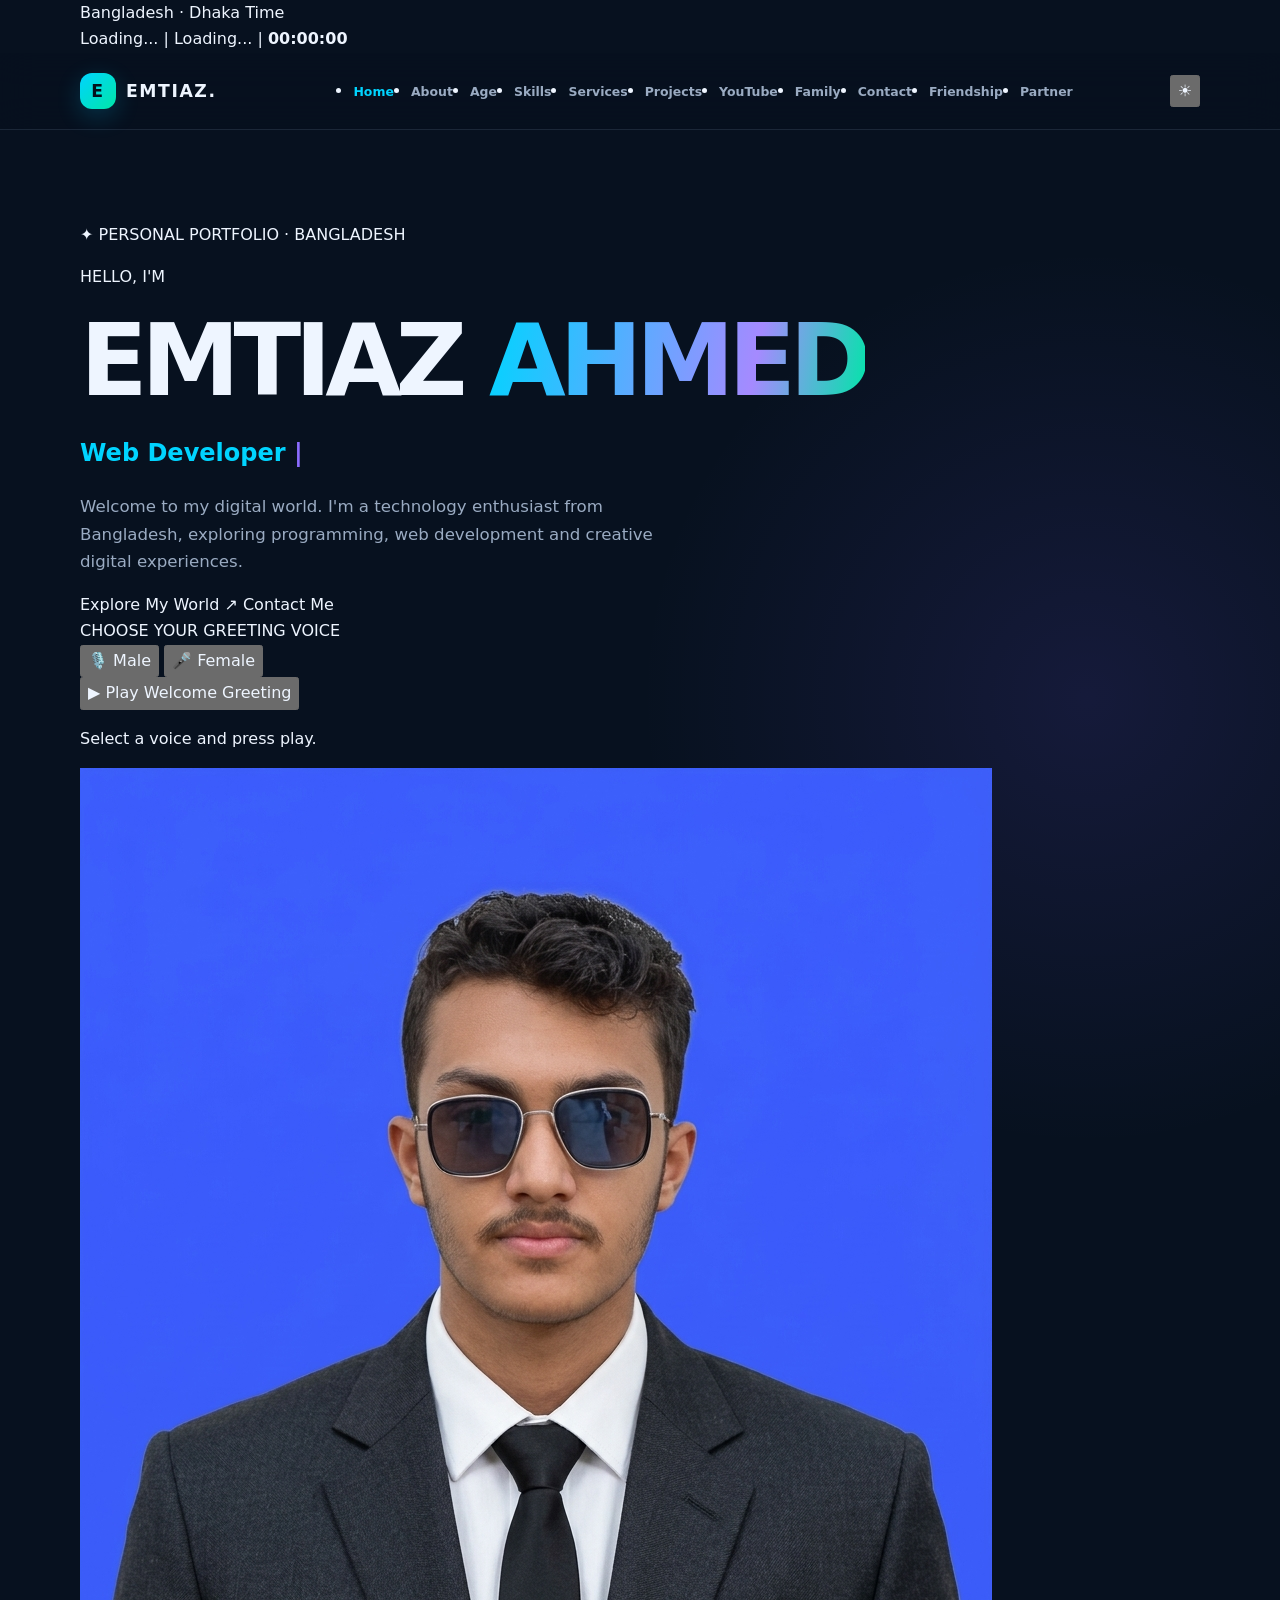
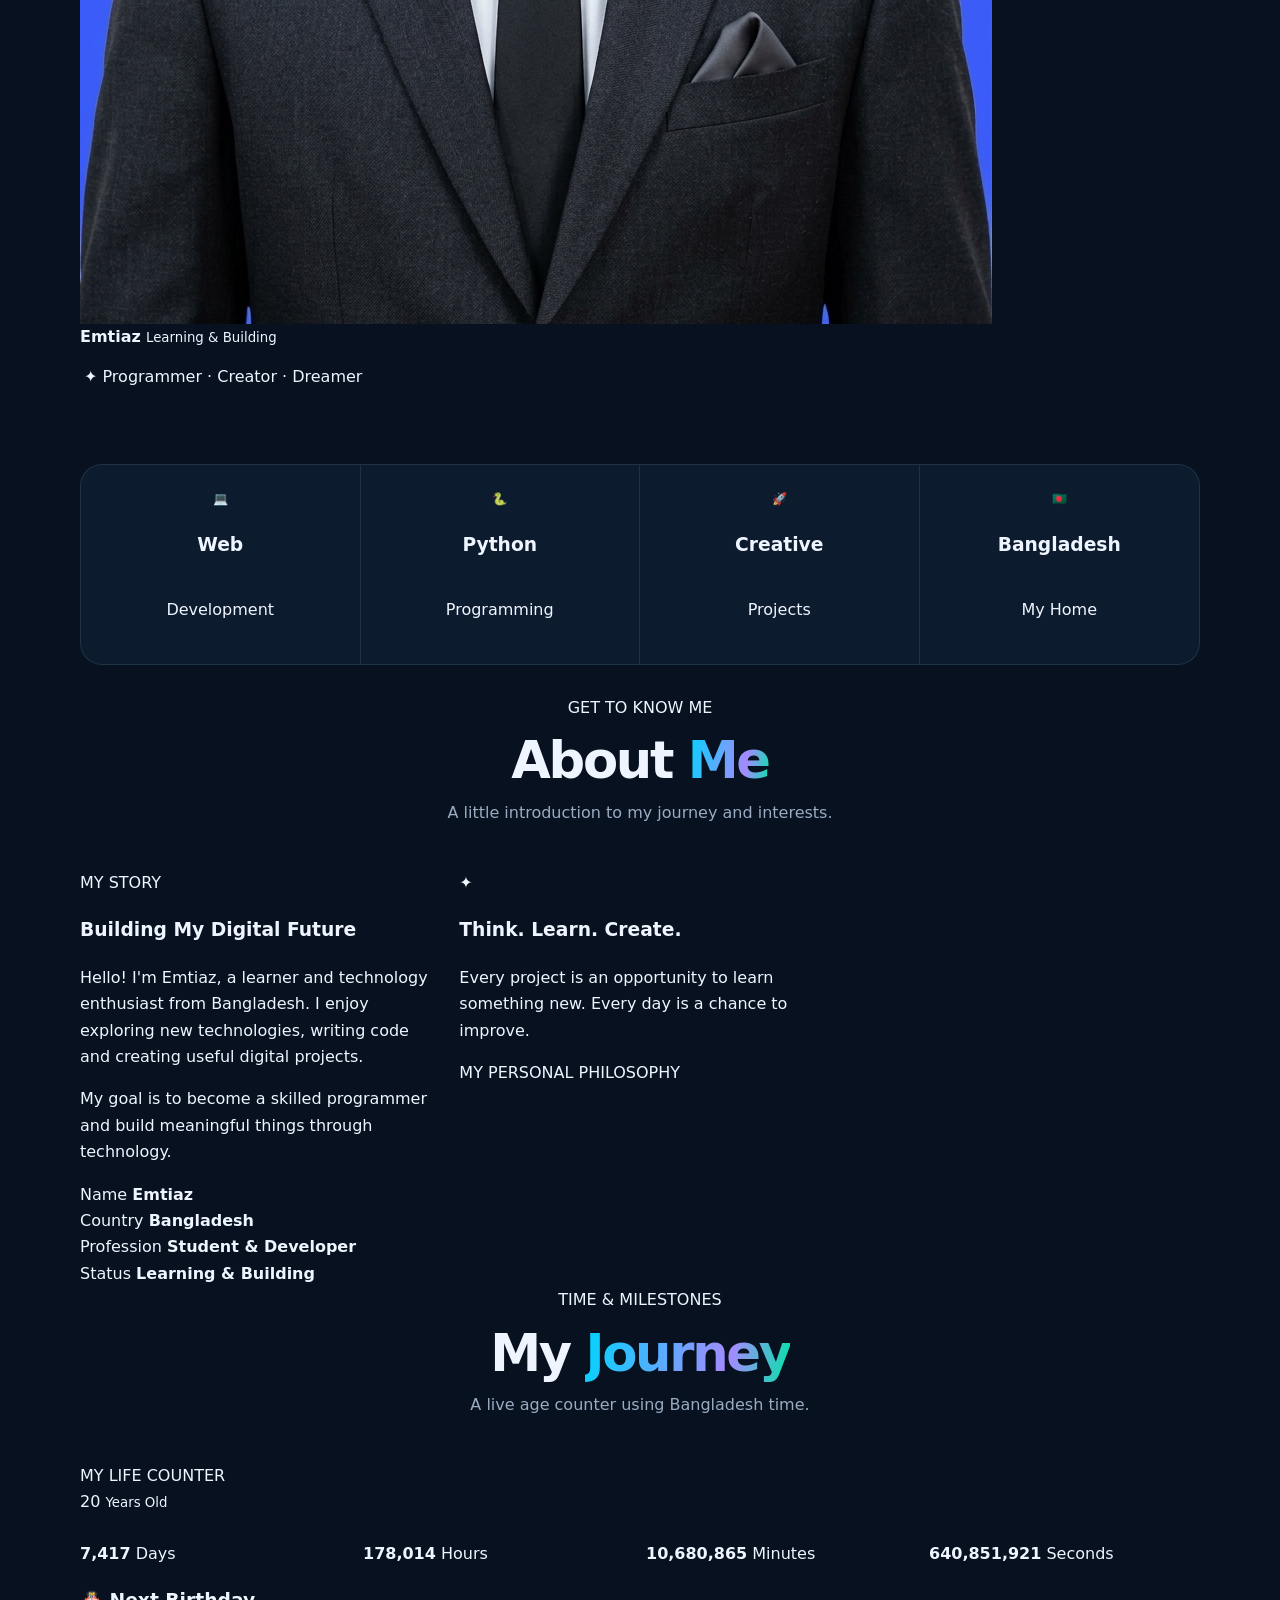
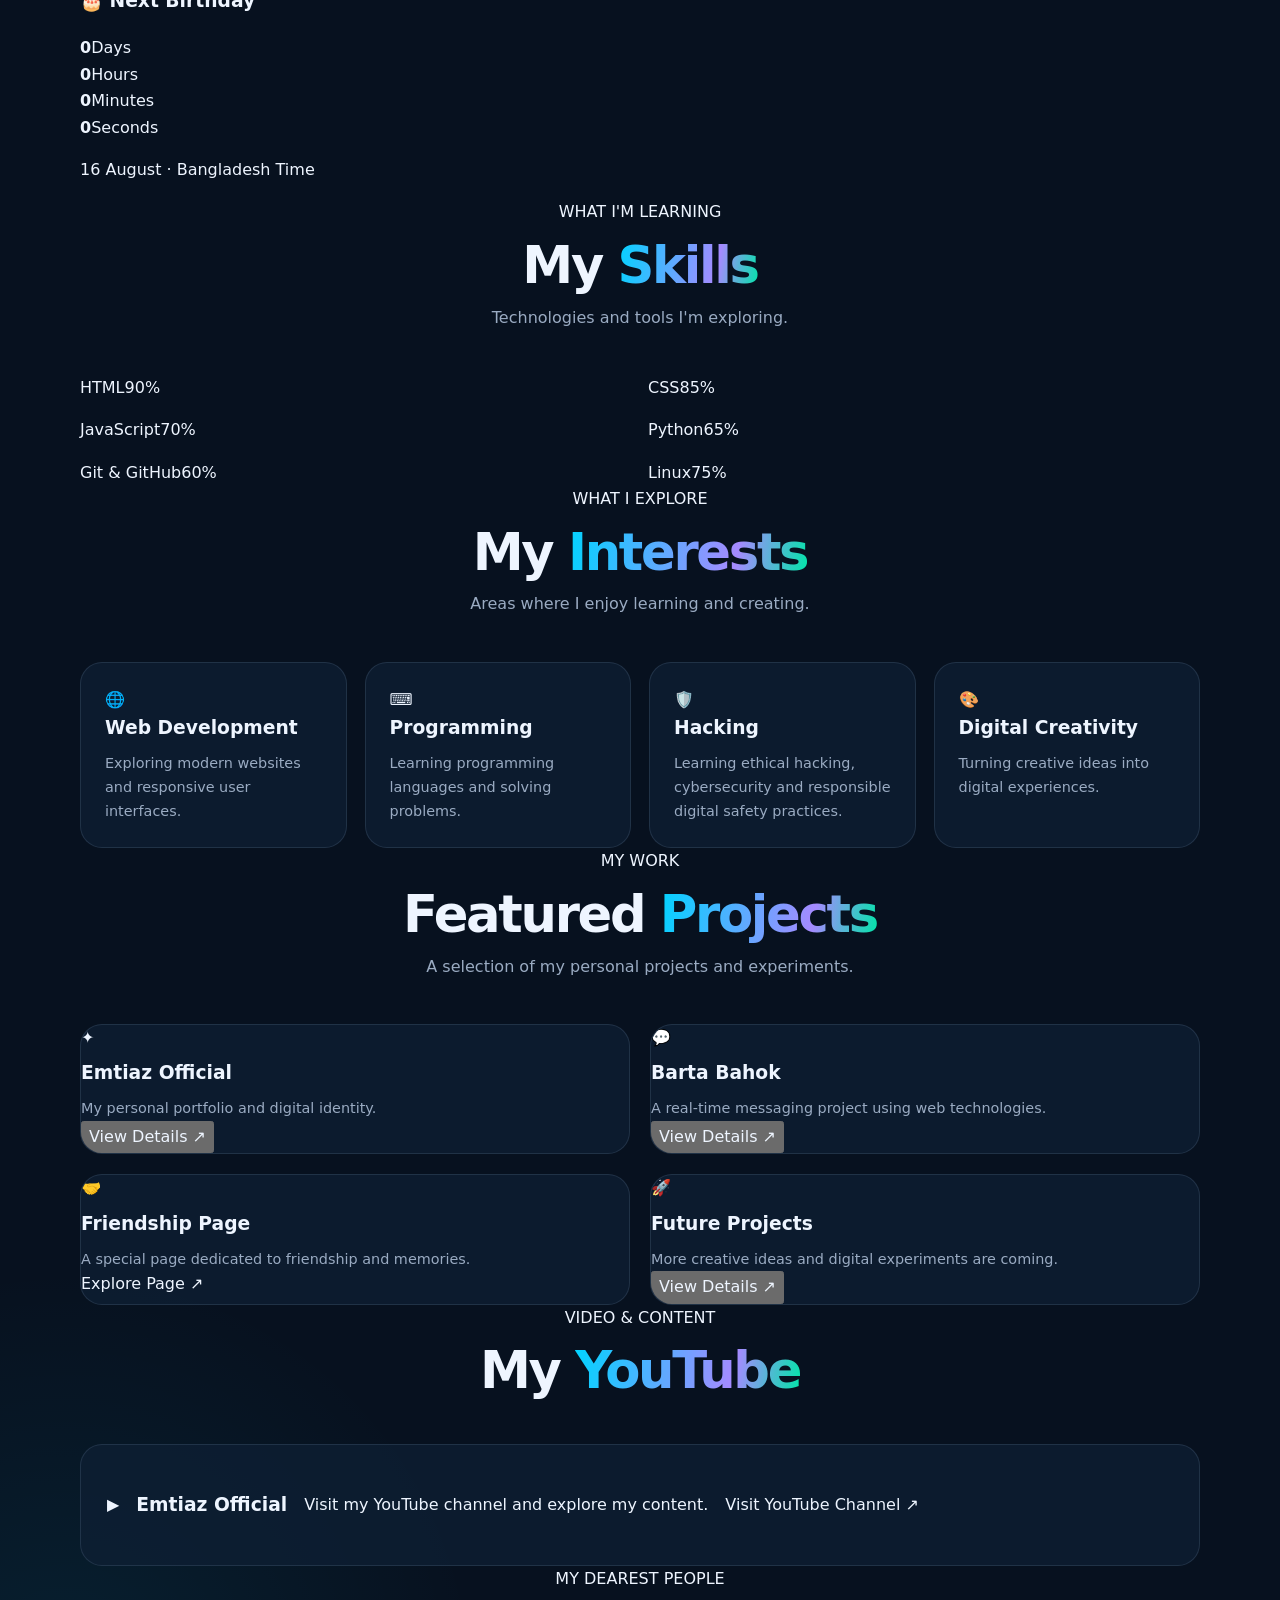
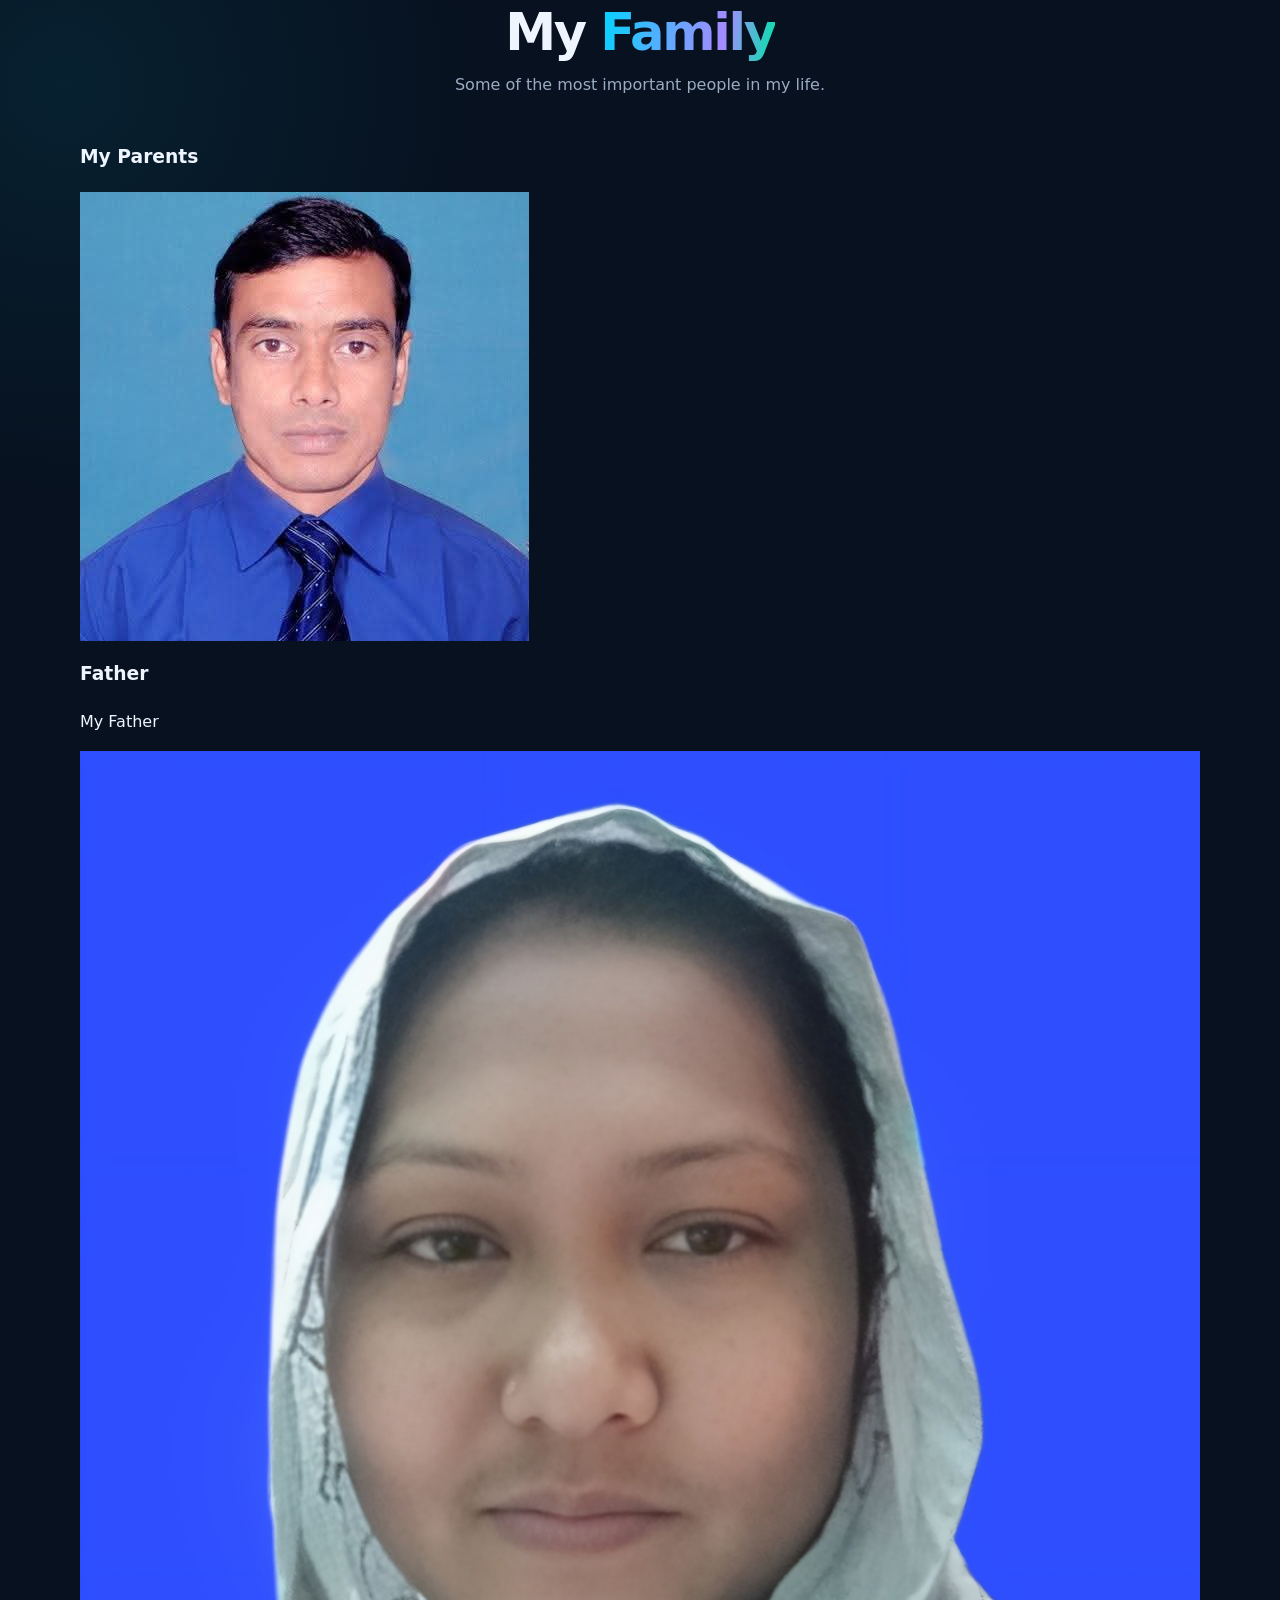
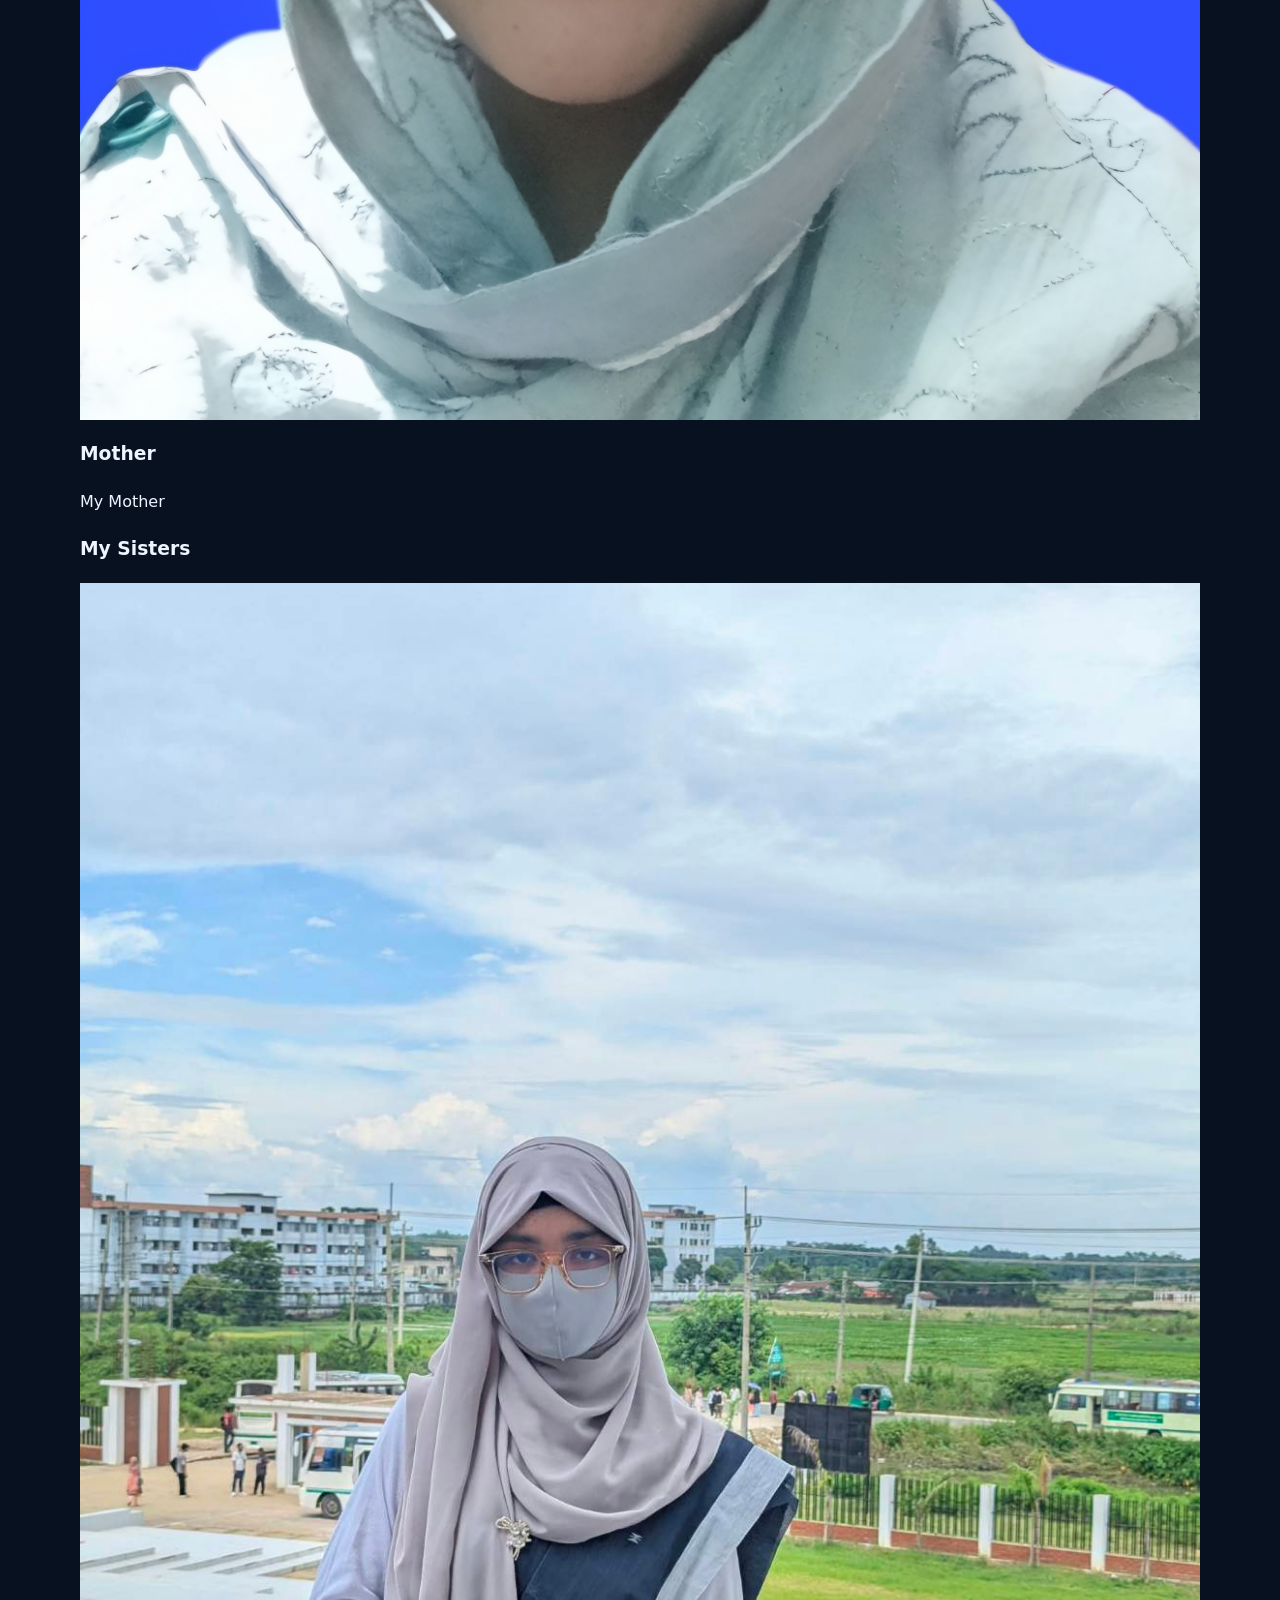
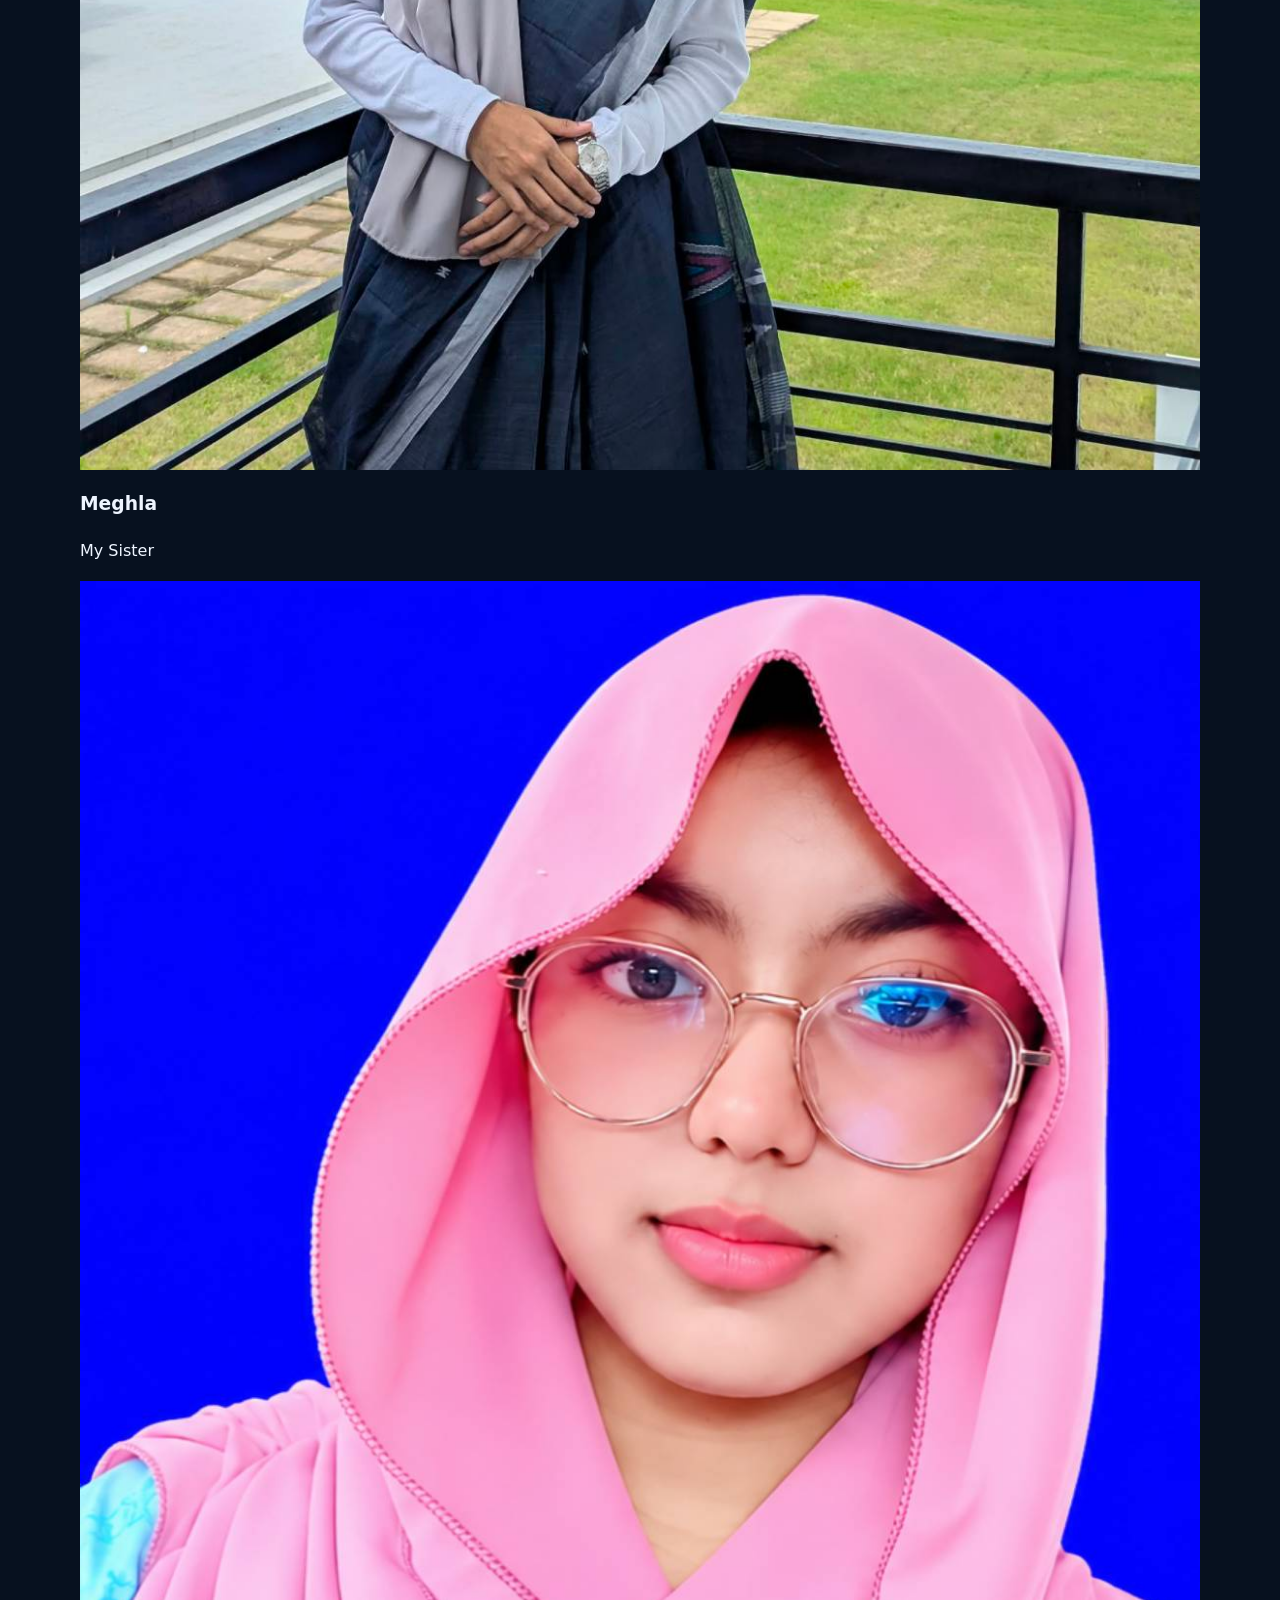
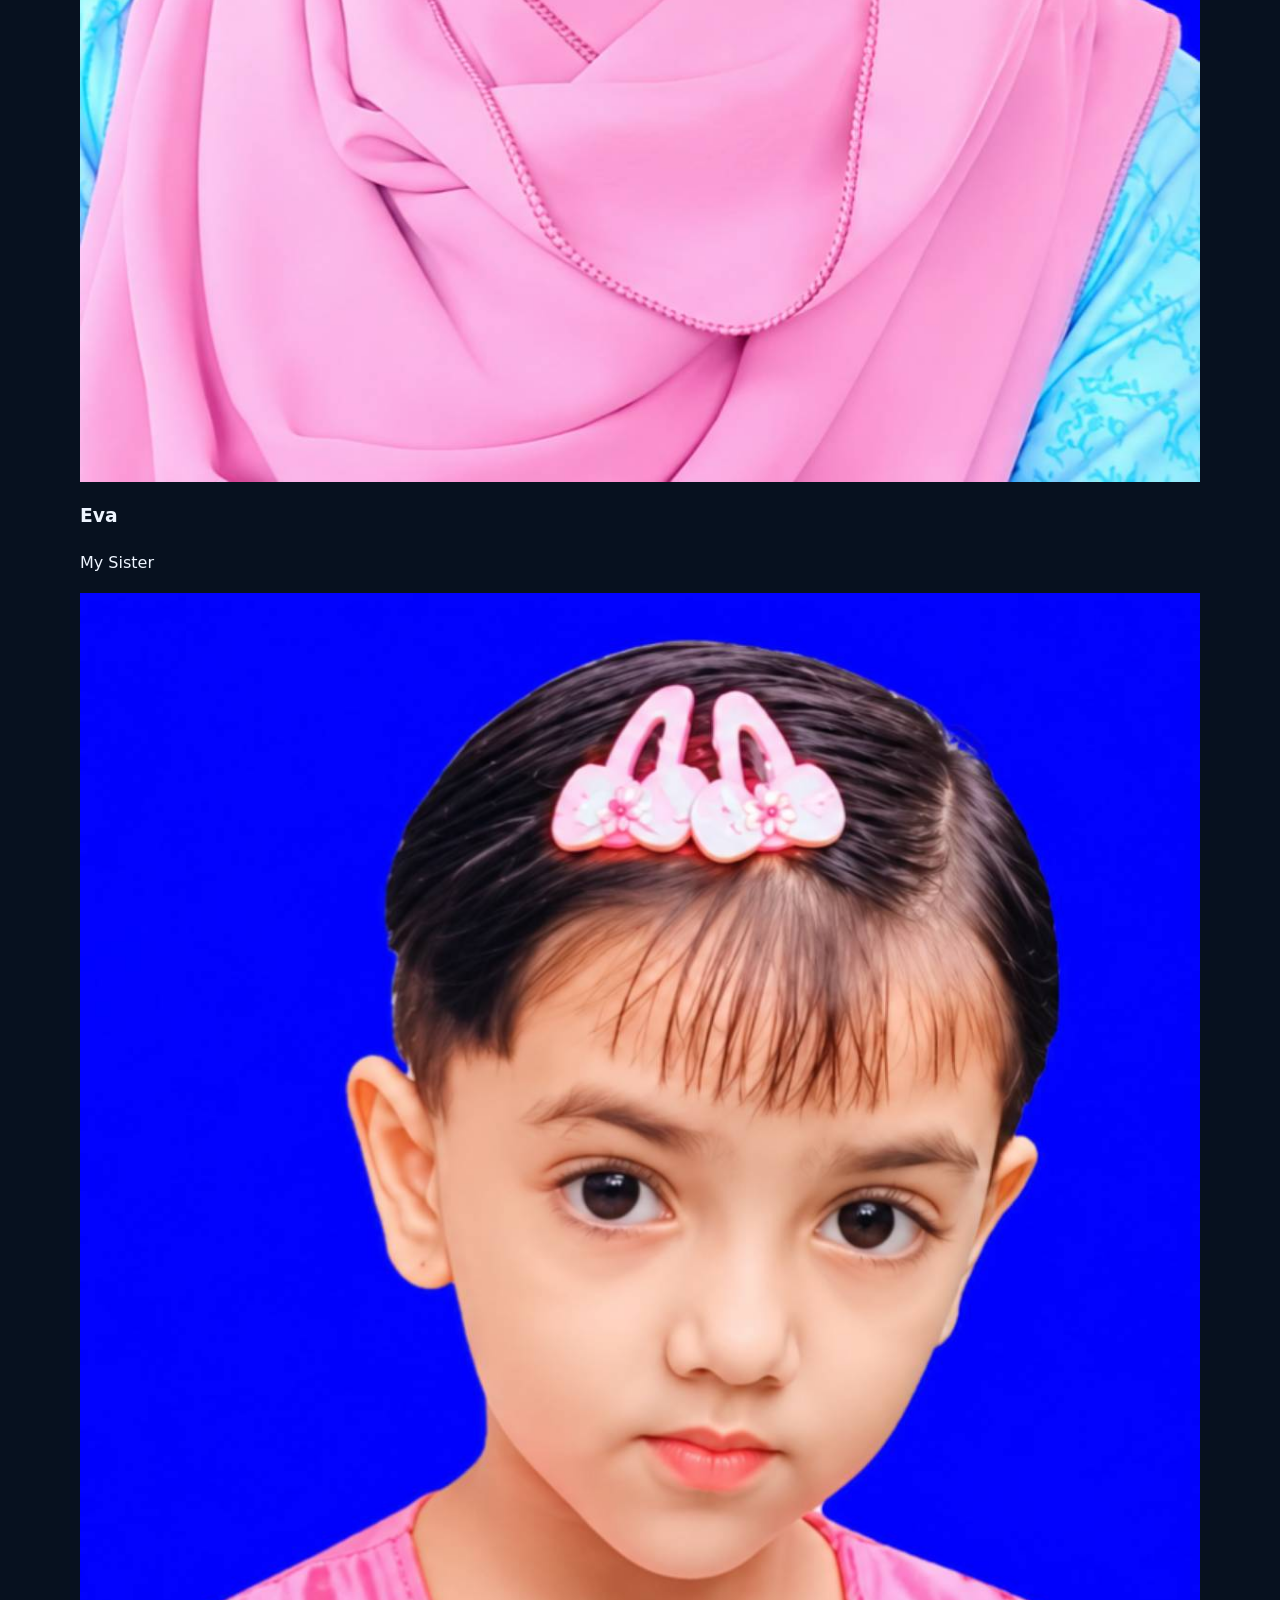
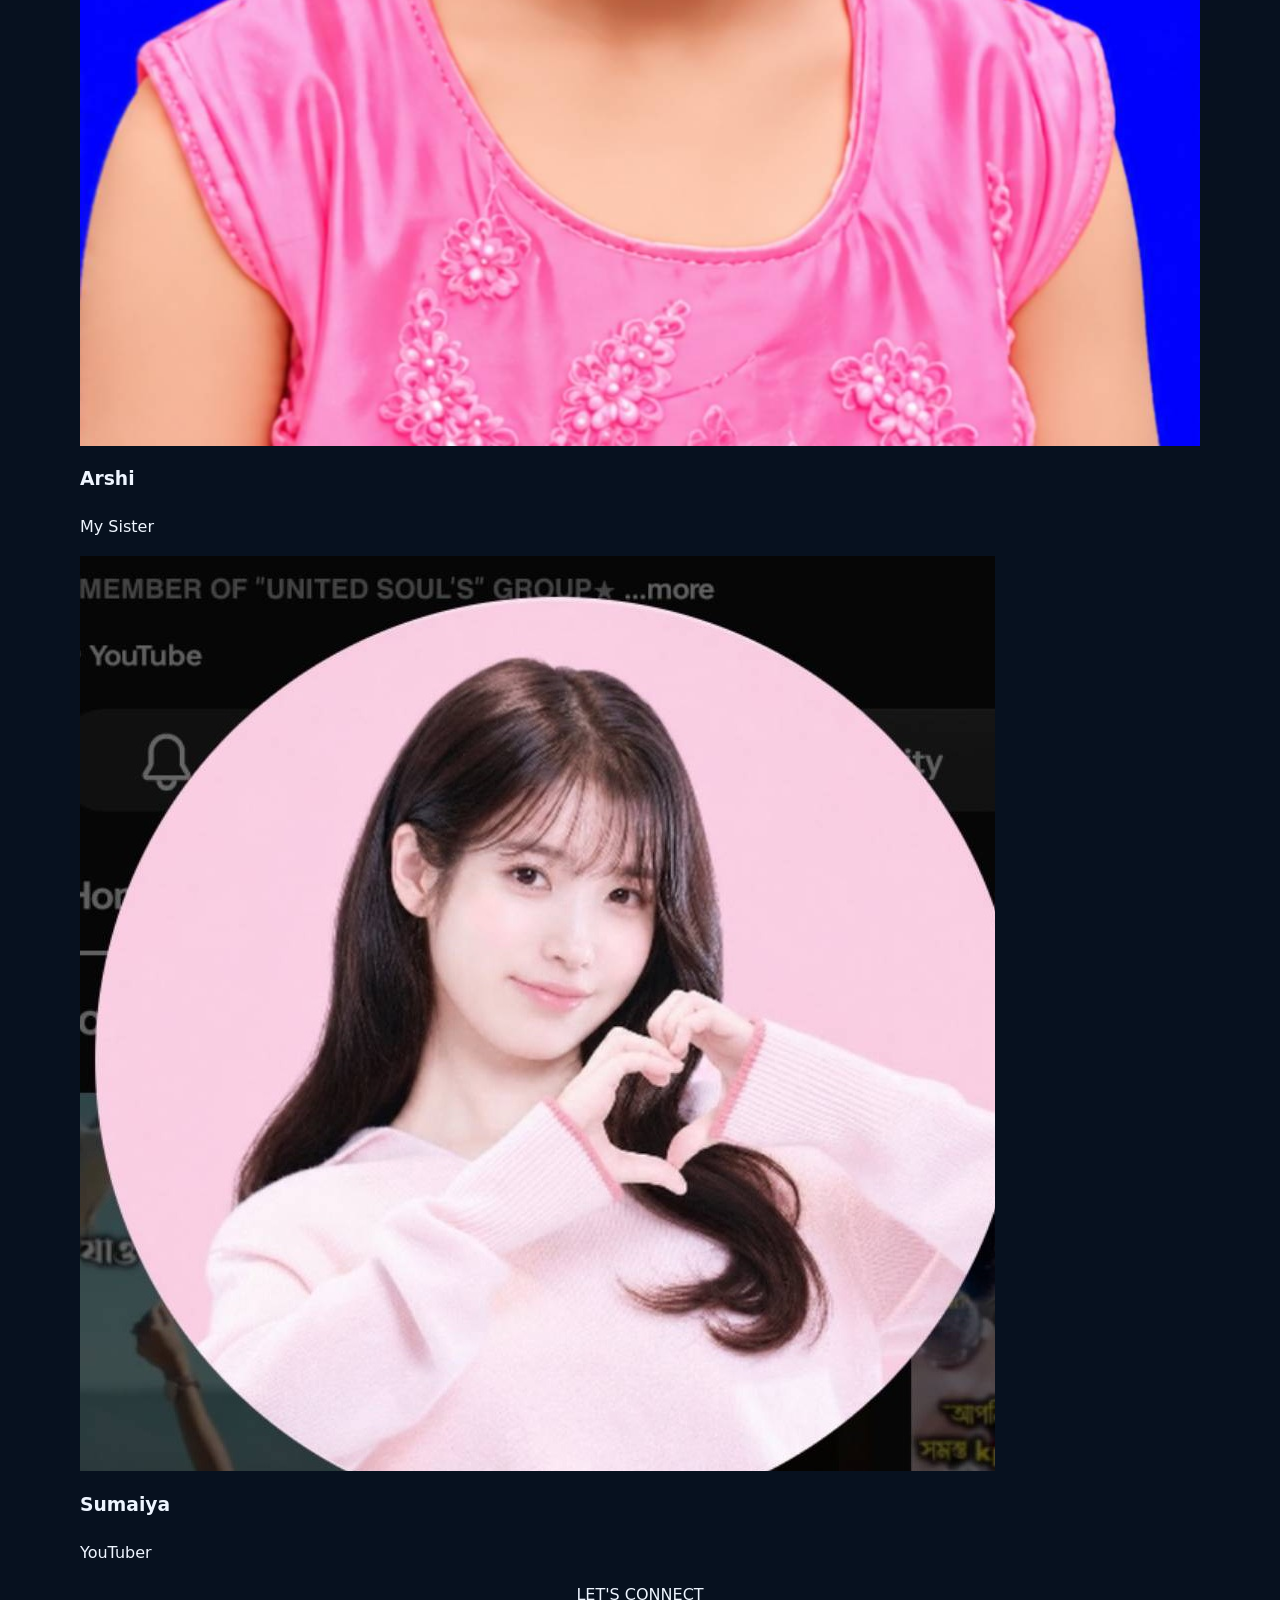
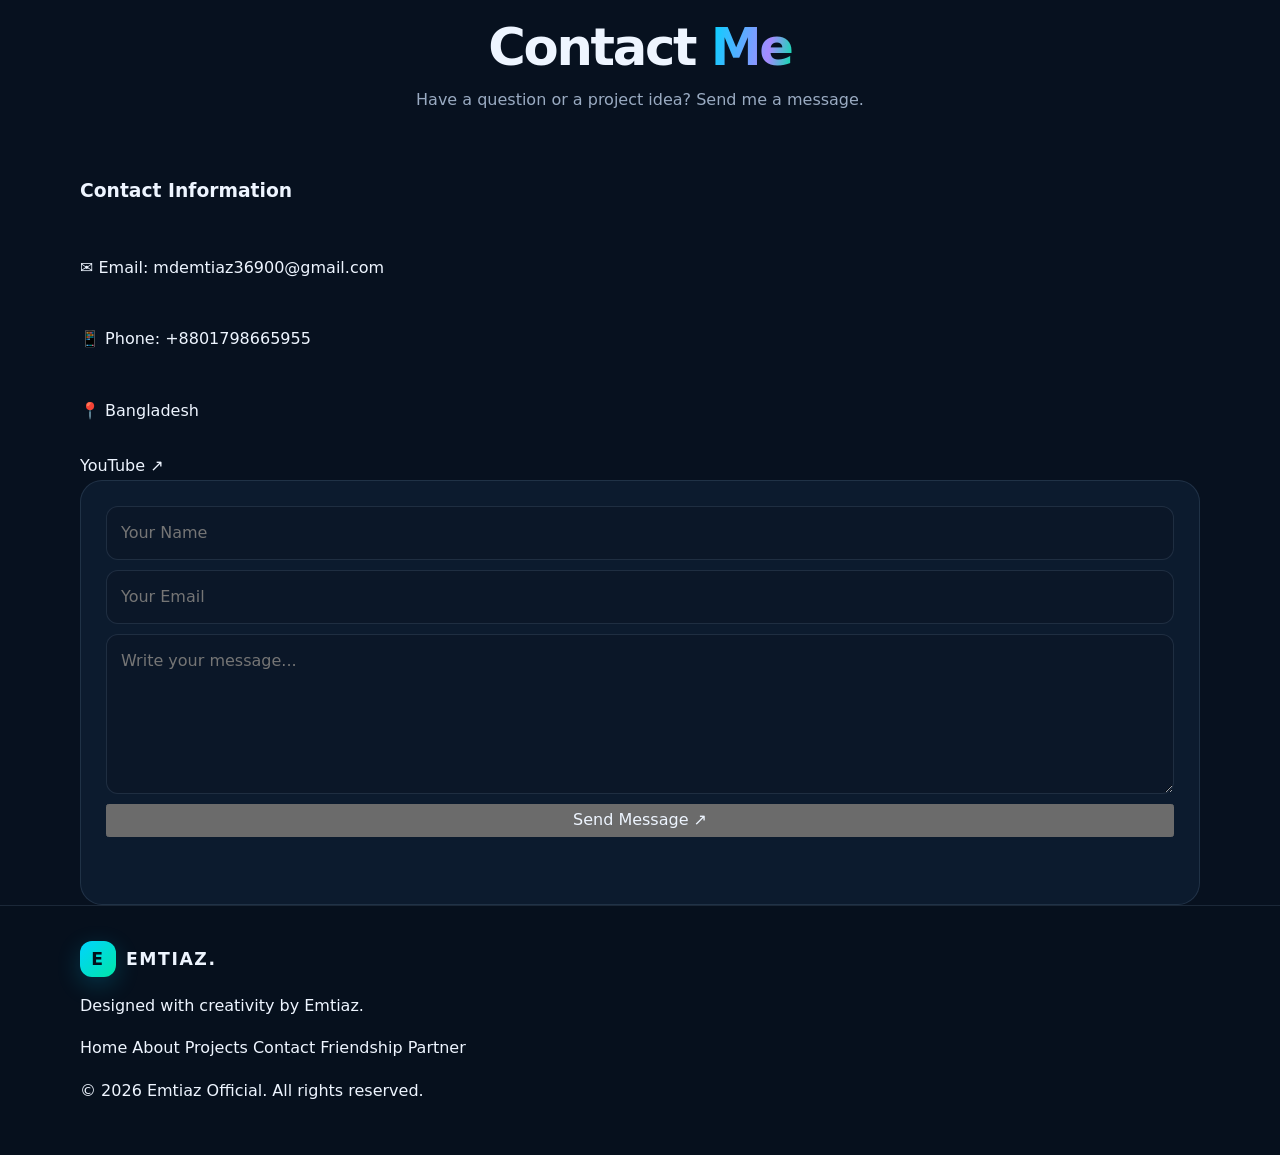
==== commit 0eed1772: "Update index.html" ====
--- a/index.html
+++ b/index.html
@@ -3,233 +3,641 @@
 <head>
   <meta charset="UTF-8">
   <meta name="viewport" content="width=device-width, initial-scale=1.0">
-  <meta name="referrer" content="strict-origin-when-cross-origin">
-  <meta http-equiv="Content-Security-Policy" content="default-src 'self'; script-src 'self'; style-src 'self' 'unsafe-inline'; img-src 'self' data:; font-src 'self'; connect-src 'self'; object-src 'none'; base-uri 'self'; form-action 'self' mailto:; upgrade-insecure-requests">
-  <meta name="description" content="The official website of Emtiaz — programmer, web developer and digital creator from Bangladesh. Explore projects, skills and contact information.">
-  <meta name="keywords" content="Emtiaz, programmer, web developer, Bangladesh, digital creator, portfolio">
-  <meta name="author" content="Emtiaz">
-  <meta name="robots" content="index, follow">
-  <link rel="canonical" href="https://imtiaz96.github.io/">
-  <meta name="theme-color" content="#07111f">
-  <title>Emtiaz Official | Programmer &amp; Web Developer</title>
+
+  <title>Emtiaz Official | Premium Digital Experience</title>
+  <meta name="description" content="Official website of Emtiaz — programmer, web developer and digital creator from Bangladesh.">
+  <meta name="theme-color" content="#070b18">
+
   <link rel="icon" href="favicon.svg" type="image/svg+xml">
   <link rel="stylesheet" href="style.css">
-  <script src="script.js" defer></script>
+
+  <meta http-equiv="Content-Security-Policy"
+    content="default-src 'self'; script-src 'self'; style-src 'self' 'unsafe-inline'; img-src 'self' data:; font-src 'self' data:; connect-src 'self'; object-src 'none'; base-uri 'self'; form-action 'self' mailto:;">
 </head>
+
 <body>
-  <a class="skip-link" href="#main">Skip to content</a>
-
+
+  <div class="scroll-progress"></div>
+
+  <!-- TOP INFORMATION BAR -->
+  <div class="top-info-bar">
+    <div class="container top-info-content">
+      <div class="live-location">
+        <span class="live-dot"></span>
+        <span>Bangladesh · Dhaka Time</span>
+      </div>
+
+      <div class="dhaka-clock">
+        <span id="dhakaDay">Loading...</span>
+        <span class="clock-divider">|</span>
+        <span id="dhakaDate">Loading...</span>
+        <span class="clock-divider">|</span>
+        <strong id="dhakaTime">00:00:00</strong>
+      </div>
+    </div>
+  </div>
+
+  <!-- HEADER -->
   <header class="site-header">
-    <nav class="navbar container" aria-label="Main navigation">
-      <a class="brand" href="#home" aria-label="Emtiaz Official home">
+    <div class="container navbar">
+
+      <a href="#home" class="brand">
         <span class="brand-mark">E</span>
-        <span>EMTIAZ<span class="brand-accent">.</span></span>
+        <span>EMTIAZ<span class="brand-dot">.</span></span>
       </a>
 
-      <button class="menu-toggle" id="menuToggle" type="button" aria-label="Open navigation menu" aria-controls="navMenu" aria-expanded="false">
-        <span></span><span></span><span></span>
-      </button>
-
-      <div class="nav-menu" id="navMenu">
-        <a href="#home" class="active">Home</a>
+      <nav>
+        <ul class="nav-menu" id="navMenu">
+          <li><a href="#home">Home</a></li>
+          <li><a href="#about">About</a></li>
+          <li><a href="#age">Age</a></li>
+          <li><a href="#skills">Skills</a></li>
+          <li><a href="#services">Services</a></li>
+          <li><a href="#projects">Projects</a></li>
+          <li><a href="#youtube">YouTube</a></li>
+          <li><a href="#family">Family</a></li>
+          <li><a href="#contact">Contact</a></li>
+          <li><a href="friendship.html">Friendship</a></li>
+          <li><a href="partner.html">Partner</a></li>
+        </ul>
+      </nav>
+
+      <div class="nav-actions">
+        <button class="theme-toggle" id="themeToggle"
+          type="button" aria-label="Toggle theme">🌙</button>
+
+        <button class="menu-toggle" id="menuToggle"
+          type="button" aria-label="Open menu"
+          aria-expanded="false">☰</button>
+      </div>
+
+    </div>
+  </header>
+
+  <main>
+
+    <!-- FRIDAY GREETING -->
+    <section class="jumma-section" id="jummaSection" hidden>
+      <div class="container">
+        <div class="jumma-card">
+          <div class="jumma-decoration">☪</div>
+          <div>
+            <span class="jumma-small">A SPECIAL FRIDAY WISH</span>
+            <h2>Jummah Mubarak <span>❤️</span></h2>
+            <p>May your Friday be filled with peace, blessings and happiness.</p>
+          </div>
+          <div class="jumma-decoration">🌙</div>
+        </div>
+      </div>
+    </section>
+
+    <!-- HERO -->
+    <section class="hero" id="home">
+      <div class="hero-orb hero-orb-one"></div>
+      <div class="hero-orb hero-orb-two"></div>
+
+      <div class="container hero-content">
+
+        <div class="hero-text scroll-reveal">
+          <span class="hero-tag">
+            ✦ PERSONAL PORTFOLIO · BANGLADESH
+          </span>
+
+          <p class="hero-intro">HELLO, I'M</p>
+
+          <h1>
+            EMTIAZ
+            <span class="gradient-text">AHMED</span>
+          </h1>
+
+          <h2>
+            <span id="typingText">Programmer</span>
+            <span class="typing-cursor">|</span>
+          </h2>
+
+          <p class="hero-description">
+            Welcome to my digital world. I'm a technology enthusiast
+            from Bangladesh, exploring programming, web development
+            and creative digital experiences.
+          </p>
+
+          <div class="hero-buttons">
+            <a href="#about" class="btn btn-primary">Explore My World ↗</a>
+            <a href="#contact" class="btn btn-outline">Contact Me</a>
+          </div>
+
+          <div class="voice-panel">
+            <span class="voice-label">CHOOSE YOUR GREETING VOICE</span>
+
+            <div class="voice-buttons">
+              <button type="button" class="voice-choice active"
+                id="maleVoiceButton" aria-pressed="true">
+                <span class="voice-icon">🎙️</span>
+                <span>Male</span>
+              </button>
+
+              <button type="button" class="voice-choice"
+                id="femaleVoiceButton" aria-pressed="false">
+                <span class="voice-icon">🎤</span>
+                <span>Female</span>
+              </button>
+            </div>
+
+            <button type="button" class="voice-play-button" id="voiceButton">
+              ▶ Play Welcome Greeting
+            </button>
+
+            <p class="voice-status" id="voiceStatus" aria-live="polite">
+              Select a voice and press play.
+            </p>
+          </div>
+        </div>
+
+        <div class="hero-image-area scroll-reveal">
+          <div class="profile-ring">
+            <div class="profile-ring-inner">
+              <img src="profile.jpg" alt="Emtiaz profile photo"
+                class="hero-image">
+            </div>
+          </div>
+
+          <div class="profile-floating-card">
+            <span class="live-dot"></span>
+            <div>
+              <strong>Emtiaz</strong>
+              <small>Learning & Building</small>
+            </div>
+          </div>
+
+          <div class="profile-caption">
+            <span>✦</span> Programmer · Creator · Dreamer
+          </div>
+        </div>
+
+      </div>
+    </section>
+
+    <!-- STATS -->
+    <section class="stats-section">
+      <div class="container stats-grid">
+
+        <div class="stat-card scroll-reveal">
+          <span class="stat-icon">💻</span>
+          <h3>Web</h3>
+          <p>Development</p>
+        </div>
+
+        <div class="stat-card scroll-reveal">
+          <span class="stat-icon">🐍</span>
+          <h3>Python</h3>
+          <p>Programming</p>
+        </div>
+
+        <div class="stat-card scroll-reveal">
+          <span class="stat-icon">🚀</span>
+          <h3>Creative</h3>
+          <p>Projects</p>
+        </div>
+
+        <div class="stat-card scroll-reveal">
+          <span class="stat-icon">🇧🇩</span>
+          <h3>Bangladesh</h3>
+          <p>My Home</p>
+        </div>
+
+      </div>
+    </section>
+
+    <!-- ABOUT -->
+    <section id="about">
+      <div class="container">
+
+        <div class="section-heading scroll-reveal">
+          <span class="section-kicker">GET TO KNOW ME</span>
+          <h2>About <span class="gradient-text">Me</span></h2>
+          <p>A little introduction to my journey and interests.</p>
+        </div>
+
+        <div class="about-grid">
+
+          <div class="about-content glass-card scroll-reveal">
+            <span class="card-kicker">MY STORY</span>
+            <h3>Building My Digital Future</h3>
+
+            <p>
+              Hello! I'm Emtiaz, a learner and technology enthusiast
+              from Bangladesh. I enjoy exploring new technologies,
+              writing code and creating useful digital projects.
+            </p>
+
+            <p>
+              My goal is to become a skilled programmer and build
+              meaningful things through technology.
+            </p>
+
+            <div class="about-details">
+              <div class="detail-item">
+                <span>Name</span>
+                <strong>Emtiaz</strong>
+              </div>
+
+              <div class="detail-item">
+                <span>Country</span>
+                <strong>Bangladesh</strong>
+              </div>
+
+              <div class="detail-item">
+                <span>Profession</span>
+                <strong>Student & Developer</strong>
+              </div>
+
+              <div class="detail-item">
+                <span>Status</span>
+                <strong>Learning & Building</strong>
+              </div>
+            </div>
+          </div>
+
+          <div class="about-highlight glass-card scroll-reveal">
+            <div class="highlight-symbol">✦</div>
+            <h3>Think. Learn. Create.</h3>
+            <p>
+              Every project is an opportunity to learn something new.
+              Every day is a chance to improve.
+            </p>
+            <div class="highlight-line"></div>
+            <span>MY PERSONAL PHILOSOPHY</span>
+          </div>
+
+        </div>
+      </div>
+    </section>
+
+    <!-- AGE -->
+    <section id="age">
+      <div class="container">
+
+        <div class="section-heading scroll-reveal">
+          <span class="section-kicker">TIME & MILESTONES</span>
+          <h2>My <span class="gradient-text">Journey</span></h2>
+          <p>A live age counter using Bangladesh time.</p>
+        </div>
+
+        <div class="age-card glass-card scroll-reveal">
+          <span class="card-kicker">MY LIFE COUNTER</span>
+          <div class="age-number">
+            <span id="ageYears">0</span>
+            <small>Years Old</small>
+          </div>
+
+          <div class="age-grid">
+            <div class="age-item">
+              <strong id="ageDays">0</strong>
+              <span>Days</span>
+            </div>
+            <div class="age-item">
+              <strong id="ageHours">0</strong>
+              <span>Hours</span>
+            </div>
+            <div class="age-item">
+              <strong id="ageMinutes">0</strong>
+              <span>Minutes</span>
+            </div>
+            <div class="age-item">
+              <strong id="ageSeconds">0</strong>
+              <span>Seconds</span>
+            </div>
+          </div>
+
+          <div class="birthday-box">
+            <h3>🎂 Next Birthday</h3>
+            <div class="birthday-countdown">
+              <div><strong id="countdownDays">0</strong><span>Days</span></div>
+              <div><strong id="countdownHours">0</strong><span>Hours</span></div>
+              <div><strong id="countdownMinutes">0</strong><span>Minutes</span></div>
+              <div><strong id="countdownSeconds">0</strong><span>Seconds</span></div>
+            </div>
+            <p>16 August · Bangladesh Time</p>
+          </div>
+
+        </div>
+      </div>
+    </section>
+
+    <!-- SKILLS -->
+    <section id="skills">
+      <div class="container">
+
+        <div class="section-heading scroll-reveal">
+          <span class="section-kicker">WHAT I'M LEARNING</span>
+          <h2>My <span class="gradient-text">Skills</span></h2>
+          <p>Technologies and tools I'm exploring.</p>
+        </div>
+
+        <div class="skills-grid">
+
+          <div class="skill-item scroll-reveal">
+            <div class="skill-info"><span>HTML</span><span>90%</span></div>
+            <div class="skill-bar"><div class="skill-progress" style="width:90%"></div></div>
+          </div>
+
+          <div class="skill-item scroll-reveal">
+            <div class="skill-info"><span>CSS</span><span>85%</span></div>
+            <div class="skill-bar"><div class="skill-progress" style="width:85%"></div></div>
+          </div>
+
+          <div class="skill-item scroll-reveal">
+            <div class="skill-info"><span>JavaScript</span><span>70%</span></div>
+            <div class="skill-bar"><div class="skill-progress" style="width:70%"></div></div>
+          </div>
+
+          <div class="skill-item scroll-reveal">
+            <div class="skill-info"><span>Python</span><span>65%</span></div>
+            <div class="skill-bar"><div class="skill-progress" style="width:65%"></div></div>
+          </div>
+
+          <div class="skill-item scroll-reveal">
+            <div class="skill-info"><span>Git & GitHub</span><span>60%</span></div>
+            <div class="skill-bar"><div class="skill-progress" style="width:60%"></div></div>
+          </div>
+
+          <div class="skill-item scroll-reveal">
+            <div class="skill-info"><span>Linux</span><span>75%</span></div>
+            <div class="skill-bar"><div class="skill-progress" style="width:75%"></div></div>
+          </div>
+
+        </div>
+      </div>
+    </section>
+
+    <!-- SERVICES -->
+    <section id="services">
+      <div class="container">
+
+        <div class="section-heading scroll-reveal">
+          <span class="section-kicker">WHAT I EXPLORE</span>
+          <h2>My <span class="gradient-text">Interests</span></h2>
+          <p>Areas where I enjoy learning and creating.</p>
+        </div>
+
+        <div class="services-grid">
+
+          <article class="service-card scroll-reveal">
+            <div class="service-icon">🌐</div>
+            <h3>Web Development</h3>
+            <p>Exploring modern websites and responsive user interfaces.</p>
+          </article>
+
+          <article class="service-card scroll-reveal">
+            <div class="service-icon">⌨️</div>
+            <h3>Programming</h3>
+            <p>Learning programming languages and solving problems.</p>
+          </article>
+
+          <article class="service-card scroll-reveal">
+            <div class="service-icon">🛡️</div>
+            <h3>Hacking</h3>
+            <p>Learning ethical hacking, cybersecurity and responsible digital safety practices.</p>
+          </article>
+
+          <article class="service-card scroll-reveal">
+            <div class="service-icon">🎨</div>
+            <h3>Digital Creativity</h3>
+            <p>Turning creative ideas into digital experiences.</p>
+          </article>
+
+        </div>
+      </div>
+    </section>
+
+    <!-- PROJECTS -->
+    <section id="projects">
+      <div class="container">
+
+        <div class="section-heading scroll-reveal">
+          <span class="section-kicker">MY WORK</span>
+          <h2>Featured <span class="gradient-text">Projects</span></h2>
+          <p>A selection of my personal projects and experiments.</p>
+        </div>
+
+        <div class="projects-grid">
+
+          <article class="project-card scroll-reveal">
+            <div class="project-icon">✦</div>
+            <h3>Emtiaz Official</h3>
+            <p>My personal portfolio and digital identity.</p>
+            <button class="btn btn-outline project-details"
+              data-title="Emtiaz Official"
+              data-description="My personal portfolio website, built to share my journey, interests, skills and projects.">
+              View Details ↗
+            </button>
+          </article>
+
+          <article class="project-card scroll-reveal">
+            <div class="project-icon">💬</div>
+            <h3>Barta Bahok</h3>
+            <p>A real-time messaging project using web technologies.</p>
+            <button class="btn btn-outline project-details"
+              data-title="Barta Bahok"
+              data-description="A real-time chat application project developed with web technologies and Socket.IO.">
+              View Details ↗
+            </button>
+          </article>
+
+          <article class="project-card scroll-reveal">
+            <div class="project-icon">🤝</div>
+            <h3>Friendship Page</h3>
+            <p>A special page dedicated to friendship and memories.</p>
+            <a href="friendship.html" class="btn btn-outline">Explore Page ↗</a>
+          </article>
+
+          <article class="project-card scroll-reveal">
+            <div class="project-icon">🚀</div>
+            <h3>Future Projects</h3>
+            <p>More creative ideas and digital experiments are coming.</p>
+            <button class="btn btn-outline project-details"
+              data-title="Future Projects"
+              data-description="This space is reserved for upcoming projects and new ideas.">
+              View Details ↗
+            </button>
+          </article>
+
+        </div>
+      </div>
+    </section>
+
+    <!-- YOUTUBE -->
+    <section id="youtube">
+      <div class="container">
+
+        <div class="section-heading scroll-reveal">
+          <span class="section-kicker">VIDEO & CONTENT</span>
+          <h2>My <span class="gradient-text">YouTube</span></h2>
+        </div>
+
+        <div class="youtube-card glass-card scroll-reveal">
+          <div class="youtube-icon">▶</div>
+          <h3>Emtiaz Official</h3>
+          <p>Visit my YouTube channel and explore my content.</p>
+          <a href="https://www.youtube.com/@emtiaz-official01"
+            target="_blank" rel="noopener noreferrer"
+            class="btn btn-primary">Visit YouTube Channel ↗</a>
+        </div>
+
+      </div>
+    </section>
+
+    <!-- FAMILY -->
+    <section id="family">
+      <div class="container">
+
+        <div class="section-heading scroll-reveal">
+          <span class="section-kicker">MY DEAREST PEOPLE</span>
+          <h2>My <span class="gradient-text">Family</span></h2>
+          <p>Some of the most important people in my life.</p>
+        </div>
+
+        <h3 class="family-subheading">My Parents</h3>
+
+        <div class="family-grid parent-grid">
+
+          <article class="family-card scroll-reveal">
+            <img src="assets/abbu.jpg" alt="My Father">
+            <h3>Father</h3>
+            <p class="role">My Father</p>
+          </article>
+
+          <article class="family-card scroll-reveal">
+            <img src="assets/ammu.jpg" alt="My Mother">
+            <h3>Mother</h3>
+            <p class="role">My Mother</p>
+          </article>
+
+        </div>
+
+        <h3 class="family-subheading">My Sisters</h3>
+
+        <div class="family-grid">
+
+          <article class="family-card scroll-reveal">
+            <img src="assets/meghla.jpg" alt="Meghla">
+            <h3>Meghla</h3>
+            <p class="role">My Sister</p>
+          </article>
+
+          <article class="family-card scroll-reveal">
+            <img src="assets/eva.jpg" alt="Eva">
+            <h3>Eva</h3>
+            <p class="role">My Sister</p>
+          </article>
+
+          <article class="family-card scroll-reveal">
+            <img src="assets/arshi.jpg" alt="Arshi">
+            <h3>Arshi</h3>
+            <p class="role">My Sister</p>
+          </article>
+
+          <article class="family-card scroll-reveal">
+            <img src="assets/sumaiya.jpg" alt="Sumaiya">
+            <h3>Sumaiya</h3>
+            <p class="role">YouTuber</p>
+          </article>
+
+        </div>
+      </div>
+    </section>
+
+    <!-- CONTACT -->
+    <section id="contact">
+      <div class="container">
+
+        <div class="section-heading scroll-reveal">
+          <span class="section-kicker">LET'S CONNECT</span>
+          <h2>Contact <span class="gradient-text">Me</span></h2>
+          <p>Have a question or a project idea? Send me a message.</p>
+        </div>
+
+        <div class="contact-grid">
+
+          <div class="contact-info scroll-reveal">
+            <h3>Contact Information</h3>
+            <p>✉️ Email: mdemtiaz36900@gmail.com</p>
+            <p>📱 Phone: +8801798665955</p>
+            <p>📍 Bangladesh</p>
+            <a class="btn btn-outline"
+              href="https://www.youtube.com/@emtiaz-official01"
+              target="_blank" rel="noopener noreferrer">
+              YouTube ↗
+            </a>
+          </div>
+
+          <form class="contact-form scroll-reveal" id="contactForm">
+            <input type="text" id="contactName"
+              placeholder="Your Name" maxlength="80" required>
+
+            <input type="email" id="contactEmail"
+              placeholder="Your Email" maxlength="120" required>
+
+            <textarea id="contactMessage"
+              placeholder="Write your message..."
+              rows="5" maxlength="2000" required></textarea>
+
+            <button type="submit" class="btn btn-primary">
+              Send Message ↗
+            </button>
+
+            <p id="formMessage" aria-live="polite"></p>
+          </form>
+
+        </div>
+      </div>
+    </section>
+
+  </main>
+
+  <!-- PROJECT MODAL -->
+  <div class="project-modal" id="projectModal"
+    role="dialog" aria-modal="true" aria-labelledby="modalTitle">
+
+    <div class="modal-content">
+      <button class="modal-close" id="modalClose"
+        type="button" aria-label="Close">×</button>
+
+      <span class="section-kicker">PROJECT INFORMATION</span>
+      <h2 id="modalTitle">Project Details</h2>
+      <p id="modalDescription"></p>
+    </div>
+
+  </div>
+
+  <!-- FOOTER -->
+  <footer class="site-footer">
+    <div class="container">
+
+      <a href="#home" class="brand footer-brand">
+        <span class="brand-mark">E</span>
+        <span>EMTIAZ<span class="brand-dot">.</span></span>
+      </a>
+
+      <p>Designed with creativity by Emtiaz.</p>
+
+      <div class="footer-links">
+        <a href="#home">Home</a>
         <a href="#about">About</a>
-        <a href="#age">Age</a>
-        <a href="#skills">Skills</a>
-        <a href="#services">Services</a>
         <a href="#projects">Projects</a>
-        <a href="#youtube">YouTube</a>
-        <a href="#sisters">Sisters</a>
         <a href="#contact">Contact</a>
         <a href="friendship.html">Friendship</a>
         <a href="partner.html">Partner</a>
       </div>
 
-      <div class="nav-actions">
-        <button class="icon-button" id="themeToggle" type="button" aria-label="Switch to light mode" title="Light mode">☀️</button>
-      </div>
-    </nav>
-  </header>
-
-  <main id="main">
-    <section class="hero section-shell" id="home">
-      <div class="container hero-grid">
-        <div class="hero-content scroll-reveal">
-          <span class="eyebrow"><span class="status-dot"></span> Welcome to my digital space</span>
-          <p class="hero-kicker">Hello, I'm</p>
-          <h1>Emtiaz <span class="gradient-text">Ahmed</span></h1>
-          <h2 class="hero-role">I'm a <span id="typingText">Programmer</span><span class="typing-cursor">|</span></h2>
-          <p class="hero-description">
-            I love building useful digital experiences, exploring technology and turning creative ideas into reality.
-            This is my official corner of the internet.
-          </p>
-          <div class="hero-actions">
-            <a class="button button-primary" href="#projects">Explore my work <span aria-hidden="true">↗</span></a>
-            <a class="button button-secondary" href="#contact">Get in touch</a>
-          </div>
-          <button class="voice-button" id="welcomeVoiceBtn" type="button">
-            <span aria-hidden="true">🔊</span> Hear the welcome message
-          </button>
-          <p class="voice-note" id="voiceStatus" aria-live="polite">You can play the welcome message here.</p>
-          <div class="social-row" aria-label="Social links">
-            <a href="https://www.youtube.com/@emtiaz-official01" target="_blank" rel="noopener noreferrer" aria-label="YouTube">YT</a>
-            <a href="https://github.com/ImtiAz9-6" target="_blank" rel="noopener noreferrer" aria-label="GitHub">GH</a>
-            <a href="mailto:mdemtiaz36900@gmail.com" aria-label="Email">@</a>
-          </div>
-        </div>
-
-        <div class="hero-visual scroll-reveal">
-          <div class="hero-glow"></div>
-          <div class="hero-card">
-            <div class="hero-card-top"><span></span><span></span><span></span><small>EMTIAZ / PROFILE</small></div>
-            <div class="profile-image-wrap">
-              <img class="profile-image" src="profile.jpg" alt="Emtiaz profile" onerror="this.hidden=true; this.nextElementSibling.hidden=false">
-              <div class="image-fallback" hidden>E</div>
-            </div>
-            <div class="profile-caption">
-              <h3>Emtiaz</h3>
-              <p>Programmer · Web Developer</p>
-              <span class="profile-status"><i></i> Learning &amp; building</span>
-            </div>
-            <div class="floating-chip chip-one">{"code": "create"}</div>
-            <div class="floating-chip chip-two">✦ Creative mind</div>
-          </div>
-        </div>
-      </div>
-    </section>
-
-    <section class="stats-section container" aria-label="Portfolio highlights">
-      <div class="stats-grid">
-        <article class="stat-card"><strong class="stat-number" data-target="10">0</strong><span>Projects &amp; ideas</span></article>
-        <article class="stat-card"><strong class="stat-number" data-target="6">0</strong><span>Core skill areas</span></article>
-        <article class="stat-card"><strong class="stat-number" data-target="1">0</strong><span>Curious mind</span></article>
-        <article class="stat-card"><strong class="stat-number" data-target="100">0</strong><span>Learning mindset %</span></article>
-      </div>
-    </section>
-
-    <section class="section container" id="about">
-      <div class="section-heading scroll-reveal">
-        <span class="eyebrow">GET TO KNOW ME</span>
-        <h2>About <span class="gradient-text">Me</span></h2>
-        <p>A little introduction to the person behind this website.</p>
-      </div>
-      <div class="about-grid">
-        <article class="about-card scroll-reveal"><div class="card-icon">⌘</div><h3>Programmer</h3><p>I enjoy solving problems, understanding how software works and learning programming concepts step by step.</p></article>
-        <article class="about-card scroll-reveal"><div class="card-icon">⌁</div><h3>Web Developer</h3><p>I build responsive websites with clean structure, thoughtful design and useful interactions.</p></article>
-        <article class="about-card scroll-reveal"><div class="card-icon">✧</div><h3>Digital Creator</h3><p>I explore creative ideas and digital tools to make content and experiences that people can enjoy.</p></article>
-      </div>
-    </section>
-
-    <section class="section section-alt" id="age">
-      <div class="container">
-        <div class="section-heading scroll-reveal">
-          <span class="eyebrow">A LIVE COUNTER</span>
-          <h2>My Journey in <span class="gradient-text">Time</span></h2>
-          <p>A live counter calculated from 16 August 2006, 12:00 AM Bangladesh time.</p>
-        </div>
-        <div class="age-panel scroll-reveal">
-          <div class="age-highlight"><strong id="ageYears">—</strong><span>Years old</span></div>
-          <div class="age-grid">
-            <div class="age-counter-box"><strong id="ageDays">—</strong><span>Total days</span></div>
-            <div class="age-counter-box"><strong id="ageHours">—</strong><span>Total hours</span></div>
-            <div class="age-counter-box"><strong id="ageMinutes">—</strong><span>Total minutes</span></div>
-            <div class="age-counter-box"><strong id="ageSeconds">—</strong><span>Total seconds</span></div>
-          </div>
-          <p class="age-footnote">Updated automatically while this page is open.</p>
-        </div>
-      </div>
-    </section>
-
-    <section class="section container" id="skills">
-      <div class="section-heading scroll-reveal"><span class="eyebrow">WHAT I'M LEARNING</span><h2>My <span class="gradient-text">Skills</span></h2><p>Skills grow through practice, patience and continuous learning.</p></div>
-      <div class="skills-grid">
-        <article class="skill-card scroll-reveal"><div class="skill-top"><h3>HTML</h3><span>90%</span></div><div class="skill-track"><span style="--skill:90%"></span></div><p>Web page structure</p></article>
-        <article class="skill-card scroll-reveal"><div class="skill-top"><h3>CSS</h3><span>85%</span></div><div class="skill-track"><span style="--skill:85%"></span></div><p>Styling and responsive design</p></article>
-        <article class="skill-card scroll-reveal"><div class="skill-top"><h3>JavaScript</h3><span>70%</span></div><div class="skill-track"><span style="--skill:70%"></span></div><p>Web interactions</p></article>
-        <article class="skill-card scroll-reveal"><div class="skill-top"><h3>Python</h3><span>65%</span></div><div class="skill-track"><span style="--skill:65%"></span></div><p>Programming fundamentals</p></article>
-        <article class="skill-card scroll-reveal"><div class="skill-top"><h3>Git &amp; GitHub</h3><span>60%</span></div><div class="skill-track"><span style="--skill:60%"></span></div><p>Version control</p></article>
-        <article class="skill-card scroll-reveal"><div class="skill-top"><h3>Linux</h3><span>75%</span></div><div class="skill-track"><span style="--skill:75%"></span></div><p>Operating system basics</p></article>
-      </div>
-    </section>
-
-    <section class="section section-alt" id="services">
-      <div class="container">
-        <div class="section-heading scroll-reveal"><span class="eyebrow">WHAT I CAN DO</span><h2>My <span class="gradient-text">Services</span></h2><p>Creative and technical help for digital ideas and projects.</p></div>
-        <div class="services-grid">
-          <article class="service-card scroll-reveal"><div class="card-icon">▣</div><h3>Web Development</h3><p>Responsive personal websites and clean web interfaces.</p></article>
-          <article class="service-card scroll-reveal"><div class="card-icon">⌘</div><h3>Programming</h3><p>Small programming projects and beginner-friendly solutions.</p></article>
-          <article class="service-card scroll-reveal"><div class="card-icon">✧</div><h3>Digital Design</h3><p>Simple, modern visual ideas for digital projects.</p></article>
-          <article class="service-card scroll-reveal"><div class="card-icon">◈</div><h3>Digital Projects</h3><p>Turning ideas into practical prototypes and experiments.</p></article>
-          <article class="service-card scroll-reveal"><div class="card-icon">🛡️</div><h3>Ethical Hacking</h3><p>Exploring cybersecurity, ethical hacking, digital safety and responsible security practices.</p></article>
-        </div>
-      </div>
-    </section>
-
-    <section class="section container" id="projects">
-      <div class="section-heading scroll-reveal"><span class="eyebrow">SELECTED WORK</span><h2>My <span class="gradient-text">Projects</span></h2><p>A selection of projects, experiments and ideas.</p></div>
-      <div class="projects-grid">
-        <article class="project-card scroll-reveal"><div class="project-art art-blue"><span>01</span><b>WEB</b></div><div class="project-content"><span class="project-type">PERSONAL WEBSITE</span><h3>Emtiaz Official</h3><p>A personal portfolio to share my journey, skills and work.</p><div class="project-tags"><span>HTML</span><span>CSS</span><span>JavaScript</span></div><button class="text-button project-details-btn" type="button" data-title="Emtiaz Official" data-description="A personal portfolio website featuring an introduction, live age counter, skills, projects, YouTube and contact information.">View details ↗</button></div></article>
-        <article class="project-card scroll-reveal"><div class="project-art art-purple"><span>02</span><b>CHAT</b></div><div class="project-content"><span class="project-type">CHAT APPLICATION</span><h3>Barta Bahok</h3><p>A messaging application project currently under development.</p><div class="project-tags"><span>HTML</span><span>Node.js</span><span>Socket.IO</span></div><button class="text-button project-details-btn" type="button" data-title="Barta Bahok" data-description="A chat application project focused on building a clear interface and learning real-time messaging technology.">View details ↗</button></div></article>
-        <article class="project-card scroll-reveal"><div class="project-art art-green"><span>03</span><b>FRIENDS</b></div><div class="project-content"><span class="project-type">PERSONAL PAGE</span><h3>Friendship Page</h3><p>A small dedicated page celebrating friendship and memories.</p><div class="project-tags"><span>Web</span><span>Design</span></div><a class="text-button" href="friendship.html">Open page ↗</a></div></article>
-        <article class="project-card scroll-reveal"><div class="project-art art-orange"><span>04</span><b>IDEAS</b></div><div class="project-content"><span class="project-type">CREATIVE EXPERIMENT</span><h3>Future Projects</h3><p>More ideas and experiments will be added as they develop.</p><div class="project-tags"><span>Learning</span><span>Building</span></div><button class="text-button project-details-btn" type="button" data-title="Future Projects" data-description="This space is reserved for upcoming experiments, learning projects and new ideas.">View details ↗</button></div></article>
-      </div>
-    </section>
-
-    <section class="section section-alt" id="youtube">
-      <div class="container youtube-layout scroll-reveal">
-        <div><span class="eyebrow">WATCH &amp; FOLLOW</span><h2>My YouTube <span class="gradient-text">Channel</span></h2><p>Visit my channel for videos and creative content. New content may be added over time.</p><a class="button button-primary" href="https://www.youtube.com/@emtiaz-official01" target="_blank" rel="noopener noreferrer">Visit YouTube channel ↗</a></div>
-        <a class="youtube-card" href="https://www.youtube.com/@emtiaz-official01" target="_blank" rel="noopener noreferrer" aria-label="Open Emtiaz Official YouTube channel"><span class="youtube-play">▶</span><span><strong>Emtiaz Official</strong><small>@emtiaz-official01</small></span><span class="youtube-arrow">↗</span></a>
-      </div>
-    </section>
-
-    <section class="section container" id="sisters">
-      <div class="section-heading scroll-reveal"><span class="eyebrow">SPECIAL PEOPLE</span><h2>My <span class="gradient-text">Sisters</span></h2><p>A small space dedicated to people who matter.</p></div>
-      <div class="sisters-grid">
-        <article class="sister-card scroll-reveal"><span class="sister-avatar">M</span><h3>Meghla</h3><p>Always remembered with kindness.</p></article>
-        <article class="sister-card scroll-reveal"><span class="sister-avatar">E</span><h3>Eva</h3><p>A special part of the memories.</p></article>
-        <article class="sister-card scroll-reveal"><span class="sister-avatar">A</span><h3>Arshi</h3><p>Wishing happiness and success.</p></article>
-        <article class="sister-card scroll-reveal"><span class="sister-avatar">S</span><h3>Sumaiya</h3><p>Creator and YouTuber.</p></article>
-      </div>
-    </section>
-
-    <section class="section section-alt" id="contact">
-      <div class="container">
-        <div class="section-heading scroll-reveal"><span class="eyebrow">LET'S CONNECT</span><h2>Contact <span class="gradient-text">Me</span></h2><p>Have a question or an idea? Send a message.</p></div>
-        <div class="contact-layout">
-          <div class="contact-info scroll-reveal">
-            <article class="contact-card"><span class="contact-icon">✉</span><div><h3>Email</h3><a href="mailto:mdemtiaz36900@gmail.com">mdemtiaz36900@gmail.com</a></div></article>
-            <article class="contact-card"><span class="contact-icon">☎</span><div><h3>Phone</h3><a href="tel:+8801798665955">+880 1798-665955</a></div></article>
-            <article class="contact-card"><span class="contact-icon">▶</span><div><h3>YouTube</h3><a href="https://www.youtube.com/@emtiaz-official01" target="_blank" rel="noopener noreferrer">@emtiaz-official01</a></div></article>
-          </div>
-          <form class="contact-form scroll-reveal" id="contactForm">
-            <label for="contactName">Your name</label><input id="contactName" name="name" type="text" autocomplete="name" maxlength="80" required placeholder="Enter your name">
-            <label for="contactEmail">Your email</label><input id="contactEmail" name="email" type="email" autocomplete="email" maxlength="120" required placeholder="Enter your email">
-            <label for="contactMessage">Your message</label><textarea id="contactMessage" name="message" rows="5" maxlength="3000" required placeholder="Write your message..."></textarea>
-            <button class="button button-primary" type="submit">Prepare email ↗</button>
-            <p class="form-message" id="formMessage" role="status" aria-live="polite">Your email app will open with your message ready to send.</p>
-          </form>
-        </div>
-      </div>
-    </section>
-  </main>
-
-  <footer class="site-footer">
-    <div class="container footer-content">
-      <a class="brand" href="#home"><span class="brand-mark">E</span><span>EMTIAZ<span class="brand-accent">.</span></span></a>
-      <p>Built with curiosity, creativity and code.</p>
-      <p class="copyright">© <span id="currentYear">2026</span> Emtiaz Official. All rights reserved.</p>
+      <p>© <span id="currentYear"></span> Emtiaz Official. All rights reserved.</p>
+
     </div>
   </footer>
 
-  <button class="back-to-top" id="backToTop" type="button" aria-label="Back to top">↑</button>
-
-  <div class="project-modal" id="projectModal" aria-hidden="true">
-    <div class="modal-content" role="dialog" aria-modal="true" aria-labelledby="projectModalTitle">
-      <button class="modal-close" id="projectModalClose" type="button" aria-label="Close project details">×</button>
-      <span class="eyebrow">PROJECT DETAILS</span>
-      <h2 id="projectModalTitle">Project Details</h2>
-      <p id="projectModalDescription"></p>
-      <button class="button button-secondary" id="modalDone" type="button">Close</button>
-    </div>
-  </div>
+  <button class="back-to-top" id="backToTop"
+    type="button" aria-label="Back to top">↑</button>
+
+  <script src="script.js" defer></script>
 </body>
 </html>
--- a/style.css
+++ b/style.css
@@ -1,120 +1,61 @@
-/* =========================================================
-   EMTIAZ OFFICIAL — LUXURY PREMIUM DESIGN
-   STEP 2 / 3 — COMPLETE STYLE.CSS
-========================================================= */
-
-/* =========================
-   ROOT & GLOBAL
-========================= */
+/* EMTIAZ OFFICIAL — COMPLETE RESPONSIVE STYLESHEET */
 
 :root {
-  --bg-primary: #070b18;
-  --bg-secondary: #0b1224;
-  --bg-tertiary: #101a30;
-
-  --card-bg: rgba(17, 29, 51, 0.72);
-  --card-solid: #111d33;
-
-  --text-primary: #f4f7ff;
-  --text-secondary: #a8b4cc;
-  --text-muted: #71809c;
-
+  color-scheme: dark;
+  --bg: #07111f;
+  --bg-soft: #0b1728;
+  --surface: rgba(15, 31, 52, .78);
+  --surface-solid: #102039;
+  --surface-hover: #142844;
+  --text: #eef5ff;
+  --muted: #9aabc2;
+  --line: rgba(157, 184, 220, .14);
   --primary: #00d4ff;
-  --secondary: #8b5cf6;
-  --accent: #00ffa3;
-  --gold: #f5c76b;
-
-  --border: rgba(255, 255, 255, 0.09);
-  --shadow: 0 20px 60px rgba(0, 0, 0, 0.28);
-
-  --gradient: linear-gradient(
-    120deg,
-    #00d4ff,
-    #8b5cf6,
-    #00ffa3
-  );
-
+  --secondary: #8b6cff;
+  --accent: #00e6a8;
+  --shadow: 0 24px 70px rgba(0, 0, 0, .28);
   --radius: 22px;
-  --transition: 0.3s ease;
+  --container: 1120px;
+}
+
+body.light-theme {
+  color-scheme: light;
+  --bg: #f4f7fc;
+  --bg-soft: #eaf0f9;
+  --surface: rgba(255,255,255,.86);
+  --surface-solid: #fff;
+  --surface-hover: #f1f6ff;
+  --text: #142238;
+  --muted: #5e6d82;
+  --line: rgba(37, 62, 97, .14);
+  --shadow: 0 24px 60px rgba(38, 62, 95, .12);
 }
 
 * {
-  margin: 0;
-  padding: 0;
   box-sizing: border-box;
 }
 
 html {
   scroll-behavior: smooth;
-  scroll-padding-top: 90px;
+  scroll-padding-top: 92px;
 }
 
 body {
-  font-family:
-    Inter,
-    "Segoe UI",
-    Arial,
-    sans-serif;
-
-  background: var(--bg-primary);
-  color: var(--text-primary);
-
-  line-height: 1.7;
-  overflow-x: hidden;
-
-  transition:
-    background 0.35s ease,
-    color 0.35s ease;
-}
-
-body.light-theme {
-  --bg-primary: #f3f6fc;
-  --bg-secondary: #eaf0fa;
-  --bg-tertiary: #ffffff;
-
-  --card-bg: rgba(255, 255, 255, 0.85);
-  --card-solid: #ffffff;
-
-  --text-primary: #101a30;
-  --text-secondary: #526078;
-  --text-muted: #71809c;
-
-  --border: rgba(15, 30, 55, 0.1);
-  --shadow: 0 20px 55px rgba(25, 45, 80, 0.1);
-}
-
-body.light-theme .site-header {
-  background: rgba(243, 246, 252, 0.88);
-}
-
-body.light-theme .top-info-bar {
-  background: #e9eff8;
-}
-
-body.light-theme .profile-floating-card,
-body.light-theme .modal-content {
-  background: rgba(255, 255, 255, 0.96);
-}
-
-body.light-theme .nav-menu {
-  background: var(--bg-tertiary);
-}
-
-body.light-theme .skill-bar {
-  background: #dce4f1;
-}
-
-body.light-theme .contact-form input,
-body.light-theme .contact-form textarea {
-  background: #ffffff;
-  color: #101a30;
-}
-
-body.light-theme .jumma-card {
+  margin: 0;
+  min-width: 320px;
   background:
-    radial-gradient(circle at top left, rgba(245, 199, 107, 0.2), transparent 45%),
-    linear-gradient(120deg, #fff9e9, #f4edff);
-  color: #20243a;
+    radial-gradient(circle at 85% 5%, rgba(124,92,255,.12), transparent 28rem),
+    radial-gradient(circle at 5% 35%, rgba(0,212,255,.08), transparent 26rem),
+    var(--bg);
+  color: var(--text);
+  font-family: Inter, ui-sans-serif, system-ui, -apple-system, BlinkMacSystemFont, "Segoe UI", sans-serif;
+  line-height: 1.65;
+  transition: background .25s ease, color .25s ease;
+}
+
+a {
+  color: inherit;
+  text-decoration: none;
 }
 
 button,
@@ -128,13 +69,8 @@
   -webkit-tap-highlight-color: transparent;
 }
 
-a {
+button {
   color: inherit;
-  text-decoration: none;
-}
-
-button {
-  cursor: pointer;
 }
 
 img {
@@ -142,99 +78,40 @@
   display: block;
 }
 
-section {
-  position: relative;
-  padding: 105px 0;
-}
-
 .container {
-  width: min(1160px, 90%);
-  margin: 0 auto;
-}
-
-::selection {
-  color: #06111c;
+  width: min(var(--container), calc(100% - 40px));
+  margin-inline: auto;
+}
+
+.skip-link {
+  position: fixed;
+  top: -60px;
+  left: 12px;
+  z-index: 10000;
+  padding: 10px 16px;
   background: var(--primary);
-}
-
-/* =========================
-   SCROLL PROGRESS
-========================= */
-
-.scroll-progress {
-  position: fixed;
-  top: 0;
-  left: 0;
-  width: 0%;
-  height: 3px;
-  background: var(--gradient);
-  z-index: 9999;
-  box-shadow: 0 0 15px var(--primary);
-}
-
-/* =========================
-   TOP INFORMATION BAR
-========================= */
-
-.top-info-bar {
-  position: relative;
-  z-index: 1001;
-  background: #050916;
-  border-bottom: 1px solid var(--border);
-}
-
-.top-info-content {
-  min-height: 38px;
-  display: flex;
-  justify-content: space-between;
-  align-items: center;
-  gap: 15px;
-  font-size: 11px;
-  color: var(--text-secondary);
-}
-
-.live-location,
-.dhaka-clock {
-  display: flex;
-  align-items: center;
-  gap: 9px;
-}
-
-.live-dot {
-  display: inline-block;
-  width: 8px;
-  height: 8px;
-  min-width: 8px;
-  border-radius: 50%;
-  background: var(--accent);
-  box-shadow: 0 0 12px var(--accent);
-  animation: livePulse 1.8s infinite;
-}
-
-.dhaka-clock strong {
-  color: var(--primary);
-  font-weight: 700;
-  font-variant-numeric: tabular-nums;
-}
-
-.clock-divider {
-  color: var(--text-muted);
-}
-
-/* =========================
-   HEADER & NAVIGATION
-========================= */
+  color: #03101a;
+  border-radius: 10px;
+}
+
+.skip-link:focus {
+  top: 12px;
+}
+
+.gradient-text {
+  background: linear-gradient(100deg, var(--primary), #a58aff 70%, var(--accent));
+  color: transparent;
+  background-clip: text;
+  -webkit-background-clip: text;
+}
 
 .site-header {
   position: sticky;
   top: 0;
   z-index: 1000;
-
-  background: rgba(7, 11, 24, 0.88);
-  backdrop-filter: blur(20px);
-  -webkit-backdrop-filter: blur(20px);
-
-  border-bottom: 1px solid var(--border);
+  border-bottom: 1px solid var(--line);
+  background: color-mix(in srgb, var(--bg) 82%, transparent);
+  backdrop-filter: blur(18px);
 }
 
 .navbar {
@@ -242,36 +119,32 @@
   display: flex;
   align-items: center;
   justify-content: space-between;
-  gap: 20px;
+  gap: 22px;
+  position: relative;
 }
 
 .brand {
   display: inline-flex;
   align-items: center;
   gap: 10px;
-  font-size: 19px;
+  font-size: 1.08rem;
   font-weight: 900;
-  letter-spacing: 2px;
+  letter-spacing: .09em;
   white-space: nowrap;
 }
 
 .brand-mark {
-  width: 39px;
-  height: 39px;
   display: grid;
   place-items: center;
-
+  width: 36px;
+  height: 36px;
   border-radius: 12px;
-  color: #06111c;
-  background: var(--gradient);
-
-  font-size: 22px;
-  font-weight: 900;
-
-  box-shadow: 0 0 25px rgba(0, 212, 255, 0.2);
-}
-
-.brand-dot {
+  color: #03111c;
+  background: linear-gradient(135deg, var(--primary), var(--accent));
+  box-shadow: 0 7px 24px rgba(0,212,255,.2);
+}
+
+.brand-accent {
   color: var(--primary);
 }
 
@@ -279,1120 +152,900 @@
   display: flex;
   align-items: center;
   justify-content: center;
-  gap: 19px;
-  list-style: none;
+  gap: 17px;
+  flex-wrap: wrap;
 }
 
 .nav-menu a {
-  display: inline-block;
-  color: var(--text-secondary);
-  font-size: 12px;
-  font-weight: 600;
-  transition: var(--transition);
-}
-
-.nav-menu a:hover {
-  color: var(--primary);
-  transform: translateY(-2px);
+  color: var(--muted);
+  font-size: .78rem;
+  font-weight: 700;
+  transition: color .2s ease;
+}
+
+.nav-menu a:hover,
+.nav-menu a.active {
+  color: var(--primary);
 }
 
 .nav-actions {
   display: flex;
+  gap: 8px;
+}
+
+.icon-button,
+.menu-toggle {
+  width: 42px;
+  height: 42px;
+  border: 1px solid var(--line);
+  border-radius: 13px;
+  background: var(--surface);
+  cursor: pointer;
+}
+
+.menu-toggle {
+  display: none;
+  padding: 10px;
+}
+
+.menu-toggle span {
+  display: block;
+  height: 2px;
+  width: 19px;
+  margin: 4px auto;
+  background: var(--text);
+  border-radius: 4px;
+}
+
+.section-shell {
+  position: relative;
+  overflow: hidden;
+}
+
+.hero {
+  padding: 92px 0 70px;
+}
+
+.hero-grid {
+  display: grid;
+  grid-template-columns: 1.15fr .85fr;
+  align-items: center;
+  gap: 70px;
+}
+
+.eyebrow {
+  display: inline-flex;
+  align-items: center;
+  gap: 9px;
+  color: var(--primary);
+  font-size: .72rem;
+  font-weight: 850;
+  letter-spacing: .16em;
+  text-transform: uppercase;
+}
+
+.status-dot,
+.profile-status i {
+  width: 8px;
+  height: 8px;
+  border-radius: 50%;
+  background: var(--accent);
+  box-shadow: 0 0 14px var(--accent);
+}
+
+.hero-kicker {
+  margin: 28px 0 0;
+  color: var(--muted);
+  font-size: 1.1rem;
+}
+
+.hero h1 {
+  margin: 0;
+  font-size: clamp(3.4rem, 8vw, 6.2rem);
+  line-height: 1.08;
+  letter-spacing: -.065em;
+}
+
+.hero-role {
+  margin: 14px 0;
+  font-size: clamp(1.25rem, 3vw, 1.8rem);
+  font-weight: 700;
+}
+
+#typingText {
+  color: var(--primary);
+}
+
+.typing-cursor {
+  color: var(--secondary);
+  animation: blink .8s steps(2) infinite;
+}
+
+@keyframes blink {
+  50% {
+    opacity: 0;
+  }
+}
+
+.hero-description {
+  max-width: 590px;
+  color: var(--muted);
+  font-size: 1.04rem;
+}
+
+.hero-actions {
+  display: flex;
+  flex-wrap: wrap;
+  gap: 12px;
+  margin-top: 28px;
+}
+
+.button {
+  display: inline-flex;
+  justify-content: center;
   align-items: center;
   gap: 10px;
-}
-
-.theme-toggle,
-.menu-toggle {
-  width: 39px;
-  height: 39px;
-  border: 1px solid var(--border);
+  min-height: 48px;
+  padding: 0 20px;
+  border: 1px solid transparent;
+  border-radius: 14px;
+  font-size: .9rem;
+  font-weight: 800;
+  cursor: pointer;
+  transition: transform .2s ease, box-shadow .2s ease, background .2s ease;
+}
+
+.button:hover {
+  transform: translateY(-3px);
+}
+
+.button-primary {
+  color: #04131d;
+  background: linear-gradient(110deg, var(--primary), var(--accent));
+  box-shadow: 0 12px 30px rgba(0,212,255,.16);
+}
+
+.button-secondary {
+  color: var(--text);
+  background: var(--surface);
+  border-color: var(--line);
+}
+
+.voice-button {
+  margin-top: 20px;
+  padding: 8px 0;
+  border: 0;
+  background: transparent;
+  color: var(--primary);
+  font-weight: 750;
+  cursor: pointer;
+}
+
+.voice-note {
+  min-height: 20px;
+  margin: 0;
+  color: var(--muted);
+  font-size: .76rem;
+}
+
+.social-row {
+  display: flex;
+  gap: 10px;
+  margin-top: 22px;
+}
+
+.social-row a {
+  display: grid;
+  place-items: center;
+  width: 38px;
+  height: 38px;
+  border: 1px solid var(--line);
   border-radius: 12px;
-
-  color: var(--text-primary);
-  background: var(--card-bg);
-
-  font-size: 17px;
-  transition: var(--transition);
-}
-
-.theme-toggle:hover,
-.menu-toggle:hover {
+  color: var(--muted);
+  font-size: .75rem;
+  font-weight: 900;
+  transition: .2s;
+}
+
+.social-row a:hover {
+  color: var(--primary);
   border-color: var(--primary);
-  transform: translateY(-2px);
-}
-
-.menu-toggle {
-  display: none;
-}
-
-/* =========================
-   FRIDAY GREETING
-========================= */
-
-#jummaSection[hidden] {
-  display: none !important;
-}
-
-.jumma-section {
-  padding: 25px 0 0;
-}
-
-.jumma-card {
-  min-height: 145px;
+  transform: translateY(-3px);
+}
+
+.hero-visual {
+  display: grid;
+  place-items: center;
+  min-height: 420px;
+  position: relative;
+}
+
+.hero-glow {
+  position: absolute;
+  width: 340px;
+  height: 340px;
+  border-radius: 50%;
+  background: linear-gradient(135deg, rgba(0,212,255,.22), rgba(139,108,255,.2));
+  filter: blur(65px);
+}
+
+.hero-card {
+  position: relative;
+  width: min(100%, 340px);
+  padding: 18px;
+  border: 1px solid var(--line);
+  border-radius: 28px;
+  background: linear-gradient(145deg, var(--surface), var(--surface-solid));
+  box-shadow: var(--shadow);
+  transform: rotate(2deg);
+}
+
+.hero-card-top {
   display: flex;
   align-items: center;
+  gap: 6px;
+  margin-bottom: 18px;
+}
+
+.hero-card-top > span {
+  width: 7px;
+  height: 7px;
+  border-radius: 50%;
+  background: #ff6b75;
+}
+
+.hero-card-top > span:nth-child(2) {
+  background: #ffc857;
+}
+
+.hero-card-top > span:nth-child(3) {
+  background: #36d99a;
+}
+
+.hero-card-top small {
+  margin-left: auto;
+  color: var(--muted);
+  font-size: .6rem;
+  letter-spacing: .12em;
+}
+
+.profile-image-wrap {
+  display: grid;
+  place-items: center;
+  min-height: 250px;
+  overflow: hidden;
+  border-radius: 20px;
+  background: linear-gradient(145deg, rgba(0,212,255,.14), rgba(139,108,255,.2));
+}
+
+.profile-image {
+  width: 100%;
+  height: 270px;
+  object-fit: cover;
+  object-position: center;
+}
+
+.image-fallback {
+  display: grid;
+  place-items: center;
+  width: 100%;
+  height: 250px;
+  font-size: 7rem;
+  font-weight: 900;
+  color: var(--primary);
+  background: linear-gradient(135deg, rgba(0,212,255,.12), rgba(139,108,255,.22));
+}
+
+.profile-caption {
+  padding: 14px 4px 3px;
+}
+
+.profile-caption h3 {
+  margin: 0;
+  font-size: 1.3rem;
+}
+
+.profile-caption p {
+  margin: 2px 0 8px;
+  color: var(--muted);
+  font-size: .85rem;
+}
+
+.profile-status {
+  display: inline-flex;
+  align-items: center;
+  gap: 8px;
+  color: var(--accent);
+  font-size: .72rem;
+  font-weight: 750;
+}
+
+.floating-chip {
+  position: absolute;
+  padding: 9px 13px;
+  border: 1px solid var(--line);
+  border-radius: 12px;
+  background: var(--surface-solid);
+  box-shadow: var(--shadow);
+  color: var(--text);
+  font-size: .72rem;
+  font-weight: 800;
+}
+
+.chip-one {
+  top: 80px;
+  left: -45px;
+  color: var(--primary);
+}
+
+.chip-two {
+  right: -40px;
+  bottom: 85px;
+  color: var(--accent);
+}
+
+.stats-section {
+  margin-bottom: 30px;
+}
+
+.stats-grid {
+  display: grid;
+  grid-template-columns: repeat(4, 1fr);
+  border: 1px solid var(--line);
+  border-radius: var(--radius);
+  background: var(--surface);
+  overflow: hidden;
+}
+
+.stat-card {
+  display: grid;
+  place-items: center;
+  gap: 2px;
+  padding: 24px 12px;
+  border-right: 1px solid var(--line);
+}
+
+.stat-card:last-child {
+  border: 0;
+}
+
+.stat-number {
+  color: var(--primary);
+  font-size: 2rem;
+  line-height: 1.2;
+  font-weight: 900;
+}
+
+.stat-card span {
+  color: var(--muted);
+  font-size: .76rem;
+  text-align: center;
+}
+
+.section {
+  padding-top: 100px;
+  padding-bottom: 100px;
+}
+
+.section-alt {
+  background: linear-gradient(180deg, transparent, rgba(90,120,170,.045), transparent);
+  border-block: 1px solid var(--line);
+}
+
+.section-heading {
+  max-width: 680px;
+  margin: 0 auto 44px;
+  text-align: center;
+}
+
+.section-heading h2,
+.youtube-layout h2 {
+  margin: 10px 0;
+  font-size: clamp(2.1rem, 5vw, 3.2rem);
+  line-height: 1.15;
+  letter-spacing: -.045em;
+}
+
+.section-heading p,
+.youtube-layout p {
+  margin: 0;
+  color: var(--muted);
+}
+
+.about-grid,
+.services-grid {
+  display: grid;
+  grid-template-columns: repeat(3, 1fr);
+  gap: 18px;
+}
+
+.about-card,
+.service-card,
+.skill-card,
+.project-card,
+.sister-card {
+  border: 1px solid var(--line);
+  border-radius: var(--radius);
+  background: var(--surface);
+  transition: transform .25s ease, border-color .25s ease, background .25s ease;
+}
+
+.about-card,
+.service-card {
+  padding: 28px;
+}
+
+.about-card:hover,
+.service-card:hover,
+.skill-card:hover,
+.project-card:hover,
+.sister-card:hover {
+  transform: translateY(-6px);
+  border-color: rgba(0,212,255,.4);
+  background: var(--surface-hover);
+}
+
+.card-icon {
+  display: grid;
+  place-items: center;
+  width: 48px;
+  height: 48px;
+  margin-bottom: 18px;
+  border-radius: 15px;
+  color: var(--primary);
+  background: rgba(0,212,255,.1);
+  font-size: 1.4rem;
+}
+
+.about-card h3,
+.service-card h3,
+.skill-card h3,
+.project-card h3,
+.sister-card h3 {
+  margin: 0 0 8px;
+}
+
+.about-card p,
+.service-card p,
+.skill-card p,
+.project-card p,
+.sister-card p {
+  margin: 0;
+  color: var(--muted);
+  font-size: .9rem;
+}
+
+.age-panel {
+  max-width: 850px;
+  margin: auto;
+  padding: 30px;
+  border: 1px solid var(--line);
+  border-radius: 26px;
+  background: var(--surface);
+  box-shadow: var(--shadow);
+}
+
+.age-highlight {
+  display: grid;
+  place-items: center;
+  padding-bottom: 25px;
+  border-bottom: 1px solid var(--line);
+}
+
+.age-highlight strong {
+  color: var(--primary);
+  font-size: clamp(3.4rem, 9vw, 5.4rem);
+  line-height: 1.1;
+}
+
+.age-highlight span,
+.age-counter-box span {
+  color: var(--muted);
+  font-size: .82rem;
+}
+
+.age-grid {
+  display: grid;
+  grid-template-columns: repeat(4, 1fr);
+  gap: 12px;
+  padding-top: 25px;
+}
+
+.age-counter-box {
+  display: grid;
+  place-items: center;
+  padding: 17px 8px;
+  border-radius: 15px;
+  background: var(--bg-soft);
+}
+
+.age-counter-box strong {
+  font-size: clamp(1.3rem, 3vw, 2rem);
+  color: var(--text);
+  font-variant-numeric: tabular-nums;
+}
+
+.age-footnote {
+  margin: 20px 0 0;
+  text-align: center;
+  color: var(--muted);
+  font-size: .75rem;
+}
+
+.skills-grid {
+  display: grid;
+  grid-template-columns: repeat(2, 1fr);
+  gap: 16px;
+}
+
+.skill-card {
+  padding: 22px;
+}
+
+.skill-top {
+  display: flex;
   justify-content: space-between;
+  align-items: center;
+  gap: 10px;
+}
+
+.skill-top h3 {
+  margin: 0;
+  font-size: 1rem;
+}
+
+.skill-top span {
+  color: var(--primary);
+  font-weight: 850;
+  font-variant-numeric: tabular-nums;
+}
+
+.skill-track {
+  height: 8px;
+  margin: 15px 0 10px;
+  border-radius: 20px;
+  background: var(--bg-soft);
+  overflow: hidden;
+}
+
+.skill-track span {
+  display: block;
+  width: var(--skill);
+  height: 100%;
+  border-radius: inherit;
+  background: linear-gradient(90deg, var(--primary), var(--secondary));
+}
+
+.skill-card p {
+  font-size: .78rem;
+}
+
+.services-grid {
+  grid-template-columns: repeat(4, 1fr);
+}
+
+.service-card {
+  padding: 24px;
+}
+
+.projects-grid {
+  display: grid;
+  grid-template-columns: repeat(2, 1fr);
   gap: 20px;
-
-  padding: 28px 40px;
-
-  border: 1px solid rgba(245, 199, 107, 0.35);
-  border-radius: var(--radius);
-
-  background:
-    radial-gradient(circle at 15% 20%, rgba(245, 199, 107, 0.14), transparent 40%),
-    linear-gradient(120deg, #14243a, #202044);
-
-  box-shadow: 0 15px 45px rgba(0, 0, 0, 0.15);
-}
-
-.jumma-decoration {
-  font-size: 37px;
-  color: var(--gold);
-  opacity: 0.85;
-}
-
-.jumma-small {
-  color: #c89f53;
-  font-size: 10px;
-  font-weight: 800;
-  letter-spacing: 3px;
-}
-
-.jumma-card h2 {
-  margin: 5px 0;
-  font-size: clamp(22px, 4vw, 32px);
-  color: #f5d58d;
-}
-
-.jumma-card h2 span {
-  color: #ff5b77;
-}
-
-.jumma-card p {
-  color: var(--text-secondary);
-  font-size: 13px;
-}
-
-/* =========================
-   HERO SECTION
-========================= */
-
-.hero {
-  min-height: 690px;
+}
+
+.project-card {
+  overflow: hidden;
+}
+
+.project-art {
+  display: flex;
+  justify-content: space-between;
+  align-items: flex-end;
+  min-height: 155px;
+  padding: 22px;
+  color: white;
+}
+
+.project-art span {
+  font-size: .8rem;
+  opacity: .8;
+}
+
+.project-art b {
+  font-size: 1.8rem;
+  letter-spacing: .08em;
+}
+
+.art-blue {
+  background: linear-gradient(130deg, #076a91, #263b88);
+}
+
+.art-purple {
+  background: linear-gradient(130deg, #5736a8, #a24d91);
+}
+
+.art-green {
+  background: linear-gradient(130deg, #087f70, #205c8c);
+}
+
+.art-orange {
+  background: linear-gradient(130deg, #b65d2c, #86408b);
+}
+
+.project-content {
+  padding: 24px;
+}
+
+.project-type {
+  color: var(--primary);
+  font-size: .65rem;
+  font-weight: 850;
+  letter-spacing: .12em;
+}
+
+.project-card h3 {
+  margin-top: 7px;
+}
+
+.project-tags {
+  display: flex;
+  flex-wrap: wrap;
+  gap: 7px;
+  margin: 17px 0;
+}
+
+.project-tags span {
+  padding: 4px 9px;
+  border-radius: 20px;
+  background: var(--bg-soft);
+  color: var(--muted);
+  font-size: .68rem;
+}
+
+.text-button {
+  padding: 0;
+  border: 0;
+  background: none;
+  color: var(--primary);
+  font-size: .82rem;
+  font-weight: 850;
+  cursor: pointer;
+}
+
+.youtube-layout {
+  display: grid;
+  grid-template-columns: 1fr 1fr;
+  align-items: center;
+  gap: 40px;
+}
+
+.youtube-layout p {
+  max-width: 500px;
+  margin-bottom: 24px;
+}
+
+.youtube-card {
   display: flex;
   align-items: center;
-  padding: 85px 0 100px;
-  overflow: hidden;
-}
-
-.hero-orb {
-  position: absolute;
-  border-radius: 50%;
-  filter: blur(2px);
-  pointer-events: none;
-  opacity: 0.2;
-}
-
-.hero-orb-one {
-  width: 430px;
-  height: 430px;
-  top: -140px;
-  right: -100px;
-  background: radial-gradient(circle, var(--secondary), transparent 70%);
-}
-
-.hero-orb-two {
-  width: 350px;
-  height: 350px;
-  bottom: -130px;
-  left: -100px;
-  background: radial-gradient(circle, var(--primary), transparent 70%);
-}
-
-.hero-content {
-  position: relative;
-  z-index: 1;
-
-  display: grid;
-  grid-template-columns: 1.15fr 0.85fr;
-  align-items: center;
-  gap: 65px;
-}
-
-.hero-tag,
-.card-kicker,
-.section-kicker {
-  display: inline-block;
-  color: var(--primary);
-  font-size: 10px;
-  font-weight: 800;
-  letter-spacing: 2.5px;
-}
-
-.hero-tag {
-  padding: 9px 14px;
-  border: 1px solid rgba(0, 212, 255, 0.25);
-  border-radius: 30px;
-  background: rgba(0, 212, 255, 0.06);
-}
-
-.hero-intro {
-  margin-top: 28px;
-  color: var(--text-secondary);
-  font-size: 13px;
-  font-weight: 700;
-  letter-spacing: 5px;
-}
-
-.hero-text h1 {
-  margin: 5px 0;
-  font-size: clamp(48px, 7vw, 82px);
-  line-height: 1.08;
-  font-weight: 950;
-  letter-spacing: -3px;
-}
-
-.gradient-text {
-  color: var(--primary);
-  background: var(--gradient);
-  background-size: 200% auto;
-  -webkit-background-clip: text;
-  background-clip: text;
-  -webkit-text-fill-color: transparent;
-  animation: gradientMove 6s linear infinite;
-}
-
-.hero-text h2 {
-  min-height: 42px;
-  margin-top: 15px;
-  color: var(--text-secondary);
-  font-size: clamp(20px, 3vw, 27px);
-  font-weight: 600;
-}
-
-#typingText {
-  color: var(--primary);
-}
-
-.typing-cursor {
-  color: var(--accent);
-  animation: cursorBlink 0.8s infinite;
-}
-
-.hero-description {
-  max-width: 540px;
-  margin-top: 18px;
-  color: var(--text-secondary);
-  font-size: 15px;
-  line-height: 1.9;
-}
-
-.hero-buttons {
-  display: flex;
-  flex-wrap: wrap;
+  gap: 17px;
+  padding: 26px;
+  border: 1px solid var(--line);
+  border-radius: 22px;
+  background: var(--surface);
+  transition: .2s;
+}
+
+.youtube-card:hover {
+  transform: translateY(-5px);
+  border-color: #ff5555;
+}
+
+.youtube-play {
+  display: grid;
+  place-items: center;
+  width: 60px;
+  height: 48px;
+  border-radius: 14px;
+  background: #f33;
+  color: white;
+}
+
+.youtube-card strong,
+.youtube-card small {
+  display: block;
+}
+
+.youtube-card small {
+  color: var(--muted);
+}
+
+.youtube-arrow {
+  margin-left: auto;
+  color: var(--primary);
+  font-size: 1.5rem;
+}
+
+.sisters-grid {
+  display: grid;
+  grid-template-columns: repeat(4, 1fr);
+  gap: 16px;
+}
+
+.sister-card {
+  padding: 24px 18px;
+  text-align: center;
+}
+
+.sister-avatar {
+  display: grid;
+  place-items: center;
+  width: 58px;
+  height: 58px;
+  margin: 0 auto 15px;
+  border-radius: 20px;
+  background: linear-gradient(135deg, rgba(0,212,255,.2), rgba(139,108,255,.25));
+  color: var(--primary);
+  font-size: 1.6rem;
+  font-weight: 900;
+}
+
+.sister-card h3 {
+  font-size: 1rem;
+}
+
+.sister-card p {
+  font-size: .78rem;
+}
+
+.contact-layout {
+  display: grid;
+  grid-template-columns: .85fr 1.15fr;
+  gap: 25px;
+  align-items: start;
+}
+
+.contact-info {
+  display: grid;
   gap: 13px;
-  margin-top: 30px;
-}
-
-/* =========================
-   BUTTONS
-========================= */
-
-.btn {
-  display: inline-flex;
-  align-items: center;
-  justify-content: center;
-  gap: 8px;
-
-  min-height: 47px;
-  padding: 12px 22px;
-
-  border: 1px solid transparent;
-  border-radius: 12px;
-
-  font-size: 12px;
-  font-weight: 800;
-
-  transition: var(--transition);
-}
-
-.btn-primary {
-  color: #06111c;
-  background: var(--gradient);
-  box-shadow: 0 8px 25px rgba(0, 212, 255, 0.15);
-}
-
-.btn-primary:hover {
-  transform: translateY(-4px);
-  box-shadow: 0 12px 32px rgba(0, 212, 255, 0.3);
-}
-
-.btn-outline {
-  color: var(--text-primary);
-  border-color: var(--border);
-  background: transparent;
-}
-
-.btn-outline:hover {
-  color: var(--primary);
-  border-color: var(--primary);
-  background: rgba(0, 212, 255, 0.06);
-  transform: translateY(-3px);
-}
-
-/* =========================
-   VOICE PANEL
-========================= */
-
-.voice-panel {
-  max-width: 340px;
-  margin-top: 30px;
-  padding: 17px;
-
-  border: 1px solid var(--border);
-  border-radius: 16px;
-  background: var(--card-bg);
-  backdrop-filter: blur(15px);
-}
-
-.voice-label {
-  display: block;
-  margin-bottom: 12px;
-  color: var(--text-muted);
-  font-size: 9px;
-  font-weight: 800;
-  letter-spacing: 1.5px;
-}
-
-.voice-buttons {
-  display: flex;
-  gap: 10px;
-}
-
-.voice-choice {
-  flex: 1;
-  min-height: 42px;
-
+}
+
+.contact-card {
   display: flex;
   align-items: center;
-  justify-content: center;
-  gap: 7px;
-
-  border: 1px solid var(--border);
-  border-radius: 10px;
-
-  color: var(--text-secondary);
-  background: transparent;
-
-  font-size: 12px;
-  font-weight: 700;
-
-  transition: var(--transition);
-}
-
-.voice-choice:hover,
-.voice-choice.active {
-  color: var(--primary);
-  border-color: var(--primary);
-  background: rgba(0, 212, 255, 0.08);
-}
-
-.voice-icon {
-  font-size: 16px;
-}
-
-.voice-play-button {
-  width: 100%;
-  min-height: 42px;
-  margin-top: 12px;
-
-  border: none;
-  border-radius: 10px;
-
-  color: #06111c;
-  background: var(--gradient);
-
-  font-size: 12px;
-  font-weight: 800;
-
-  transition: var(--transition);
-}
-
-.voice-play-button:hover {
-  transform: translateY(-2px);
-  box-shadow: 0 8px 20px rgba(0, 212, 255, 0.2);
-}
-
-.voice-status {
-  min-height: 17px;
-  margin-top: 8px;
-  color: var(--text-muted);
-  font-size: 10px;
-  text-align: center;
-}
-
-/* =========================
-   HERO PROFILE IMAGE
-========================= */
-
-.hero-image-area {
-  position: relative;
-  display: flex;
-  flex-direction: column;
-  align-items: center;
-}
-
-.profile-ring {
-  position: relative;
-  width: min(350px, 80vw);
-  aspect-ratio: 1;
-
+  gap: 15px;
+  padding: 20px;
+  border: 1px solid var(--line);
+  border-radius: 17px;
+  background: var(--surface);
+}
+
+.contact-icon {
   display: grid;
   place-items: center;
-
-  border-radius: 50%;
-  background: conic-gradient(
-    from 0deg,
-    var(--primary),
-    var(--secondary),
-    var(--accent),
-    var(--primary)
-  );
-
-  animation: ringRotate 9s linear infinite;
-  box-shadow:
-    0 0 35px rgba(0, 212, 255, 0.17),
-    0 0 80px rgba(139, 92, 246, 0.12);
-}
-
-.profile-ring::before {
-  content: "";
-  position: absolute;
-  inset: 8px;
-  border-radius: 50%;
-  background: var(--bg-primary);
-}
-
-.profile-ring-inner {
-  position: relative;
-  z-index: 1;
-  width: calc(100% - 22px);
-  height: calc(100% - 22px);
-  overflow: hidden;
-  border-radius: 50%;
-  background: var(--bg-secondary);
-}
-
-.hero-image {
-  width: 100%;
-  height: 100%;
-  object-fit: cover;
-  object-position: center;
-  border-radius: 50%;
-}
-
-.profile-floating-card {
-  position: absolute;
-  left: 0;
-  bottom: 65px;
-
-  display: flex;
-  align-items: center;
+  flex: 0 0 42px;
+  height: 42px;
+  border-radius: 13px;
+  background: rgba(0,212,255,.1);
+  color: var(--primary);
+}
+
+.contact-card h3 {
+  margin: 0 0 2px;
+  font-size: .9rem;
+}
+
+.contact-card a {
+  color: var(--muted);
+  font-size: .82rem;
+  overflow-wrap: anywhere;
+}
+
+.contact-card a:hover {
+  color: var(--primary);
+}
+
+.contact-form {
+  display: grid;
   gap: 10px;
-
-  padding: 12px 17px;
-
-  border: 1px solid var(--border);
-  border-radius: 14px;
-
-  background: rgba(13, 25, 44, 0.95);
-  box-shadow: var(--shadow);
-}
-
-.profile-floating-card strong,
-.profile-floating-card small {
-  display: block;
-}
-
-.profile-floating-card strong {
-  font-size: 12px;
-}
-
-.profile-floating-card small {
-  color: var(--text-muted);
-  font-size: 10px;
-}
-
-.profile-caption {
-  margin-top: 28px;
-  color: var(--text-secondary);
-  font-size: 12px;
-  letter-spacing: 1px;
-}
-
-.profile-caption span {
-  color: var(--gold);
-}
-
-/* =========================
-   SECTION HEADINGS
-========================= */
-
-.section-heading {
-  max-width: 650px;
-  margin: 0 auto 55px;
-  text-align: center;
-}
-
-.section-heading h2 {
-  margin-top: 8px;
-  font-size: clamp(31px, 5vw, 45px);
-  font-weight: 900;
-  letter-spacing: -1px;
-}
-
-.section-heading p {
-  margin-top: 10px;
-  color: var(--text-secondary);
-  font-size: 14px;
-}
-
-/* =========================
-   STATS
-========================= */
-
-.stats-section {
-  padding: 0 0 70px;
-}
-
-.stats-grid {
-  display: grid;
-  grid-template-columns: repeat(4, 1fr);
-  gap: 17px;
-}
-
-.stat-card {
-  padding: 25px 15px;
-  text-align: center;
-
-  border: 1px solid var(--border);
-  border-radius: 18px;
-
-  background: var(--card-bg);
-  transition: var(--transition);
-}
-
-.stat-card:hover {
-  transform: translateY(-7px);
-  border-color: var(--primary);
-  box-shadow: var(--shadow);
-}
-
-.stat-icon {
-  font-size: 27px;
-}
-
-.stat-card h3 {
-  margin-top: 8px;
-  font-size: 16px;
-}
-
-.stat-card p {
-  color: var(--text-muted);
-  font-size: 11px;
-}
-
-/* =========================
-   GLASS CARDS
-========================= */
-
-.glass-card {
-  border: 1px solid var(--border);
-  border-radius: var(--radius);
-  background: var(--card-bg);
-  backdrop-filter: blur(18px);
-  box-shadow: var(--shadow);
-}
-
-/* =========================
-   ABOUT
-========================= */
-
-.about-grid {
-  display: grid;
-  grid-template-columns: 1.35fr 0.85fr;
-  gap: 22px;
-}
-
-.about-content {
-  padding: 35px;
-}
-
-.about-content h3,
-.about-highlight h3 {
-  margin: 10px 0 15px;
-  font-size: 24px;
-}
-
-.about-content p,
-.about-highlight p {
-  margin-bottom: 13px;
-  color: var(--text-secondary);
-  font-size: 13px;
-  line-height: 1.9;
-}
-
-.about-details {
-  display: grid;
-  grid-template-columns: repeat(2, 1fr);
-  gap: 12px;
-  margin-top: 25px;
-}
-
-.detail-item {
-  padding: 13px;
-  border: 1px solid var(--border);
-  border-radius: 12px;
-  background: rgba(128, 150, 180, 0.04);
-}
-
-.detail-item span,
-.detail-item strong {
-  display: block;
-}
-
-.detail-item span {
-  color: var(--text-muted);
-  font-size: 10px;
-}
-
-.detail-item strong {
-  margin-top: 3px;
-  font-size: 12px;
-}
-
-.about-highlight {
-  padding: 35px;
-  display: flex;
-  flex-direction: column;
-  justify-content: center;
-}
-
-.highlight-symbol {
-  width: 58px;
-  height: 58px;
-  display: grid;
-  place-items: center;
-
-  border-radius: 17px;
-  color: #06111c;
-  background: var(--gradient);
-  font-size: 27px;
-}
-
-.highlight-line {
-  width: 65px;
-  height: 3px;
-  margin: 17px 0;
-  border-radius: 10px;
-  background: var(--gradient);
-}
-
-.about-highlight > span:last-child {
-  color: var(--text-muted);
-  font-size: 9px;
-  font-weight: 800;
-  letter-spacing: 2px;
-}
-
-/* =========================
-   AGE COUNTER
-========================= */
-
-.age-card {
-  max-width: 760px;
-  margin: 0 auto;
-  padding: 38px;
-  text-align: center;
-}
-
-.age-number {
-  margin: 15px 0 25px;
-}
-
-.age-number span {
-  display: block;
-  color: var(--primary);
-  font-size: clamp(65px, 10vw, 100px);
-  font-weight: 950;
-  line-height: 1.1;
-  text-shadow: 0 0 35px rgba(0, 212, 255, 0.18);
-}
-
-.age-number small {
-  color: var(--text-secondary);
-  font-size: 12px;
-}
-
-.age-grid,
-.birthday-countdown {
-  display: grid;
-  grid-template-columns: repeat(4, 1fr);
-  gap: 12px;
-}
-
-.age-item,
-.birthday-countdown > div {
-  padding: 16px 8px;
-  border: 1px solid var(--border);
-  border-radius: 13px;
-  background: rgba(128, 150, 180, 0.05);
-}
-
-.age-item strong,
-.age-item span,
-.birthday-countdown strong,
-.birthday-countdown span {
-  display: block;
-}
-
-.age-item strong,
-.birthday-countdown strong {
-  color: var(--primary);
-  font-size: 23px;
-  font-variant-numeric: tabular-nums;
-}
-
-.age-item span,
-.birthday-countdown span {
-  color: var(--text-muted);
-  font-size: 10px;
-}
-
-.birthday-box {
-  margin-top: 30px;
-  padding: 22px;
-  border-radius: 17px;
-  background: rgba(139, 92, 246, 0.07);
-}
-
-.birthday-box h3 {
-  margin-bottom: 17px;
-  font-size: 16px;
-}
-
-.birthday-box > p {
-  margin-top: 15px;
-  color: var(--text-muted);
-  font-size: 11px;
-}
-
-/* =========================
-   SKILLS
-========================= */
-
-.skills-grid {
-  max-width: 850px;
-  margin: 0 auto;
-  display: grid;
-  grid-template-columns: repeat(2, 1fr);
-  gap: 28px 35px;
-}
-
-.skill-info {
-  display: flex;
-  justify-content: space-between;
-  margin-bottom: 10px;
-  font-size: 13px;
-  font-weight: 700;
-}
-
-.skill-info span:last-child {
-  color: var(--primary);
-}
-
-.skill-bar {
-  height: 9px;
-  overflow: hidden;
-  border-radius: 20px;
-  background: #1c2940;
-}
-
-.skill-progress {
-  height: 100%;
-  border-radius: 20px;
-  background: var(--gradient);
-  box-shadow: 0 0 15px rgba(0, 212, 255, 0.25);
-  animation: skillLoad 1.5s ease both;
-}
-
-/* =========================
-   SERVICES / INTERESTS
-========================= */
-
-.services-grid {
-  display: grid;
-  grid-template-columns: repeat(3, 1fr);
-  gap: 20px;
-}
-
-.service-card {
-  padding: 30px;
-  border: 1px solid var(--border);
-  border-radius: 19px;
-  background: var(--card-bg);
-  transition: var(--transition);
-}
-
-.service-card:hover {
-  transform: translateY(-8px);
-  border-color: var(--primary);
-  box-shadow: var(--shadow);
-}
-
-.service-icon {
-  width: 58px;
-  height: 58px;
-  display: grid;
-  place-items: center;
-  border-radius: 16px;
-  background: rgba(0, 212, 255, 0.1);
-  font-size: 27px;
-}
-
-.service-card h3 {
-  margin: 18px 0 8px;
-  font-size: 18px;
-}
-
-.service-card p {
-  color: var(--text-secondary);
-  font-size: 12px;
-  line-height: 1.8;
-}
-
-/* =========================
-   PROJECTS
-========================= */
-
-.projects-grid {
-  display: grid;
-  grid-template-columns: repeat(2, 1fr);
-  gap: 20px;
-}
-
-.project-card {
-  position: relative;
-  padding: 30px;
-  overflow: hidden;
-
-  border: 1px solid var(--border);
-  border-radius: 19px;
-
-  background: var(--card-bg);
-  transition: var(--transition);
-}
-
-.project-card::after {
-  content: "";
-  position: absolute;
-  width: 120px;
-  height: 120px;
-  top: -60px;
-  right: -60px;
-  border-radius: 50%;
-  background: rgba(0, 212, 255, 0.08);
-  pointer-events: none;
-}
-
-.project-card:hover {
-  transform: translateY(-7px);
-  border-color: var(--secondary);
-  box-shadow: var(--shadow);
-}
-
-.project-icon {
-  width: 55px;
-  height: 55px;
-  display: grid;
-  place-items: center;
-  border-radius: 15px;
-  color: var(--primary);
-  background: rgba(0, 212, 255, 0.09);
-  font-size: 25px;
-}
-
-.project-card h3 {
-  margin: 17px 0 7px;
-  font-size: 19px;
-}
-
-.project-card p {
-  margin-bottom: 18px;
-  color: var(--text-secondary);
-  font-size: 12px;
-}
-
-.project-card .btn {
-  min-height: 40px;
-  padding: 9px 15px;
-}
-
-/* =========================
-   YOUTUBE
-========================= */
-
-.youtube-card {
-  max-width: 580px;
-  margin: 0 auto;
-  padding: 40px 25px;
-  text-align: center;
-}
-
-.youtube-icon {
-  width: 75px;
-  height: 75px;
-  display: grid;
-  place-items: center;
-  margin: 0 auto 18px;
-
-  border-radius: 23px;
-  color: white;
-  background: #ff1744;
-
-  font-size: 31px;
-  box-shadow: 0 10px 35px rgba(255, 23, 68, 0.22);
-}
-
-.youtube-card h3 {
-  font-size: 23px;
-}
-
-.youtube-card p {
-  margin: 10px 0 22px;
-  color: var(--text-secondary);
-  font-size: 13px;
-}
-
-/* =========================
-   FAMILY
-========================= */
-
-.family-subheading {
-  margin: 35px 0 20px;
-  color: var(--text-primary);
-  font-size: 21px;
-  text-align: center;
-}
-
-.family-grid {
-  display: grid;
-  grid-template-columns: repeat(4, 1fr);
-  gap: 18px;
-}
-
-.parent-grid {
-  max-width: 650px;
-  margin: 0 auto 45px;
-  grid-template-columns: repeat(2, 1fr);
-}
-
-.family-card {
-  padding: 15px;
-  overflow: hidden;
-  text-align: center;
-
-  border: 1px solid var(--border);
-  border-radius: 19px;
-
-  background: var(--card-bg);
-  transition: var(--transition);
-}
-
-.family-card:hover {
-  transform: translateY(-7px);
-  border-color: var(--primary);
-  box-shadow: var(--shadow);
-}
-
-.family-card img {
-  width: 100%;
-  height: 210px;
-  object-fit: cover;
-  object-position: center;
-  border-radius: 13px;
-  background: var(--bg-secondary);
-}
-
-.parent-grid .family-card img {
-  height: 230px;
-}
-
-.family-card h3 {
-  margin-top: 13px;
-  font-size: 17px;
-}
-
-.family-card .role {
-  color: var(--primary);
-  font-size: 11px;
-  font-weight: 700;
-}
-
-/* =========================
-   CONTACT
-========================= */
-
-.contact-grid {
-  display: grid;
-  grid-template-columns: 0.85fr 1.15fr;
-  gap: 25px;
-}
-
-.contact-info,
-.contact-form {
-  padding: 30px;
-  border: 1px solid var(--border);
-  border-radius: 19px;
-  background: var(--card-bg);
-}
-
-.contact-info h3 {
-  margin-bottom: 22px;
-  font-size: 21px;
-}
-
-.contact-info p {
-  margin: 15px 0;
-  color: var(--text-secondary);
-  font-size: 13px;
-  overflow-wrap: anywhere;
-}
-
-.contact-info .btn {
-  margin-top: 15px;
-}
-
-.contact-form {
-  display: flex;
-  flex-direction: column;
-  gap: 15px;
+  padding: 25px;
+  border: 1px solid var(--line);
+  border-radius: 22px;
+  background: var(--surface);
+}
+
+.contact-form label {
+  margin-top: 5px;
+  font-size: .82rem;
+  font-weight: 750;
 }
 
 .contact-form input,
 .contact-form textarea {
   width: 100%;
-  padding: 14px 16px;
-
+  padding: 13px 14px;
+  border: 1px solid var(--line);
+  border-radius: 12px;
   outline: none;
-  border: 1px solid var(--border);
-  border-radius: 11px;
-
-  color: var(--text-primary);
-  background: rgba(4, 12, 27, 0.45);
-
-  font-size: 13px;
-  transition: var(--transition);
-}
-
-.contact-form textarea {
+  background: var(--bg-soft);
+  color: var(--text);
   resize: vertical;
-  min-height: 120px;
 }
 
 .contact-form input:focus,
 .contact-form textarea:focus {
   border-color: var(--primary);
-  box-shadow: 0 0 0 3px rgba(0, 212, 255, 0.08);
-}
-
-.contact-form input::placeholder,
-.contact-form textarea::placeholder {
-  color: var(--text-muted);
-}
-
-.contact-form button {
-  align-self: flex-start;
-}
-
-#formMessage {
-  color: var(--accent);
-  font-size: 12px;
-}
-
-/* =========================
-   FOOTER
-========================= */
+  box-shadow: 0 0 0 3px rgba(0,212,255,.1);
+}
+
+.contact-form .button {
+  margin-top: 8px;
+}
+
+.form-message {
+  margin: 0;
+  color: var(--muted);
+  font-size: .75rem;
+}
 
 .site-footer {
-  padding: 55px 0 25px;
-  text-align: center;
-
-  border-top: 1px solid var(--border);
-  background: var(--bg-secondary);
-}
-
-.footer-brand {
-  justify-content: center;
-}
-
-.site-footer > .container > p {
-  margin-top: 15px;
-  color: var(--text-muted);
-  font-size: 11px;
-}
-
-.footer-links {
+  padding: 35px 0;
+  border-top: 1px solid var(--line);
+  background: rgba(0,0,0,.08);
+}
+
+.footer-content {
   display: flex;
+  justify-content: space-between;
+  align-items: center;
+  gap: 18px;
   flex-wrap: wrap;
-  justify-content: center;
-  gap: 20px;
-  margin-top: 22px;
-}
-
-.footer-links a {
-  color: var(--text-secondary);
-  font-size: 11px;
-  transition: var(--transition);
-}
-
-.footer-links a:hover {
-  color: var(--primary);
-}
-
-/* =========================
-   PROJECT MODAL
-========================= */
+}
+
+.footer-content p {
+  margin: 0;
+  color: var(--muted);
+  font-size: .78rem;
+}
+
+.back-to-top {
+  position: fixed;
+  right: 22px;
+  bottom: 22px;
+  z-index: 900;
+  width: 46px;
+  height: 46px;
+  border: 1px solid var(--line);
+  border-radius: 15px;
+  background: var(--surface-solid);
+  color: var(--primary);
+  font-size: 1.4rem;
+  cursor: pointer;
+  opacity: 0;
+  visibility: hidden;
+  transform: translateY(10px);
+  transition: .2s;
+  box-shadow: var(--shadow);
+}
+
+.back-to-top.show {
+  opacity: 1;
+  visibility: visible;
+  transform: translateY(0);
+}
 
 .project-modal {
   position: fixed;
   inset: 0;
-  z-index: 3000;
-
-  display: flex;
-  align-items: center;
-  justify-content: center;
-
+  z-index: 2000;
+  display: grid;
+  place-items: center;
   padding: 20px;
-
-  background: rgba(0, 0, 0, 0.78);
-  backdrop-filter: blur(9px);
-
+  background: rgba(0,0,0,.7);
+  backdrop-filter: blur(8px);
   opacity: 0;
   visibility: hidden;
-  transition: var(--transition);
+  transition: .2s;
 }
 
 .project-modal.active {
@@ -1402,17 +1055,14 @@
 
 .modal-content {
   position: relative;
-  width: min(500px, 100%);
-  padding: 40px;
-
-  border: 1px solid var(--border);
-  border-radius: 22px;
-
-  background: var(--card-solid);
+  width: min(100%, 520px);
+  padding: 35px;
+  border: 1px solid var(--line);
+  border-radius: 24px;
+  background: var(--surface-solid);
   box-shadow: var(--shadow);
-
-  transform: translateY(20px);
-  transition: var(--transition);
+  transform: translateY(15px);
+  transition: .2s;
 }
 
 .project-modal.active .modal-content {
@@ -1421,87 +1071,40 @@
 
 .modal-content h2 {
   margin: 12px 0;
-  font-size: 25px;
 }
 
 .modal-content p {
-  color: var(--text-secondary);
-  font-size: 13px;
-  line-height: 1.9;
+  color: var(--muted);
 }
 
 .modal-close {
   position: absolute;
   top: 12px;
   right: 15px;
-
-  width: 35px;
-  height: 35px;
-
-  border: 1px solid var(--border);
+  width: 36px;
+  height: 36px;
+  border: 1px solid var(--line);
   border-radius: 10px;
-
-  color: var(--text-primary);
-  background: transparent;
-
-  font-size: 23px;
-  transition: var(--transition);
-}
-
-.modal-close:hover {
-  color: var(--primary);
-  border-color: var(--primary);
-}
-
-/* =========================
-   BACK TO TOP
-========================= */
-
-.back-to-top {
+  background: var(--bg-soft);
+  font-size: 1.5rem;
+  cursor: pointer;
+}
+
+.scroll-progress {
   position: fixed;
-  right: 22px;
-  bottom: 22px;
-  z-index: 1500;
-
-  width: 45px;
-  height: 45px;
-
-  border: 1px solid rgba(0, 212, 255, 0.3);
-  border-radius: 14px;
-
-  color: #06111c;
-  background: var(--gradient);
-
-  font-size: 22px;
-  font-weight: 900;
-
-  opacity: 0;
-  visibility: hidden;
-  transform: translateY(12px);
-
-  transition: var(--transition);
-}
-
-.back-to-top.visible {
-  opacity: 1;
-  visibility: visible;
-  transform: translateY(0);
-}
-
-.back-to-top:hover {
-  transform: translateY(-5px);
-}
-
-/* =========================
-   SCROLL REVEAL
-========================= */
+  top: 0;
+  left: 0;
+  z-index: 2001;
+  width: 0;
+  height: 3px;
+  pointer-events: none;
+  background: linear-gradient(90deg, var(--primary), var(--secondary), var(--accent));
+}
 
 .scroll-reveal {
   opacity: 0;
-  transform: translateY(25px);
-  transition:
-    opacity 0.7s ease,
-    transform 0.7s ease;
+  transform: translateY(22px);
+  transition: opacity .65s ease, transform .65s ease;
 }
 
 .scroll-reveal.visible {
@@ -1509,40 +1112,208 @@
   transform: translateY(0);
 }
 
-/* =========================
-   ANIMATIONS
-========================= */
-
-@keyframes livePulse {
-  0%, 100% {
-    box-shadow: 0 0 5px var(--accent);
-  }
-  50% {
-    box-shadow: 0 0 16px var(--accent);
-  }
-}
-
-@keyframes gradientMove {
-  to {
-    background-position: 200% center;
-  }
-}
-
-@keyframes cursorBlink {
-  50% {
-    opacity: 0;
-  }
-}
-
-@keyframes ringRotate {
-  to {
-    transform: rotate(360deg);
-  }
-}
-
-@keyframes skillLoad {
-  from {
-    width: 0;
+:focus-visible {
+  outline: 3px solid var(--primary);
+  outline-offset: 3px;
+}
+
+@media (max-width: 1050px) {
+  .nav-menu {
+    gap: 11px;
+  }
+
+  .nav-menu a {
+    font-size: .72rem;
+  }
+
+  .hero-grid {
+    gap: 35px;
+  }
+}
+
+@media (max-width: 850px) {
+  .menu-toggle {
+    display: block;
+    order: 3;
+  }
+
+  .nav-actions {
+    margin-left: auto;
+  }
+
+  .nav-menu {
+    position: absolute;
+    top: calc(100% + 1px);
+    left: 0;
+    right: 0;
+    display: none;
+    align-items: stretch;
+    padding: 15px;
+    border: 1px solid var(--line);
+    border-radius: 0 0 18px 18px;
+    background: var(--bg-soft);
+    box-shadow: var(--shadow);
+    max-height: min(75vh, 520px);
+    overflow-y: auto;
+  }
+
+  .nav-menu.active {
+    display: grid;
+    grid-template-columns: repeat(2, minmax(0, 1fr));
+    gap: 3px 12px;
+  }
+
+  .nav-menu a {
+    padding: 10px;
+    font-size: .85rem;
+    border-radius: 9px;
+  }
+
+  .nav-menu a:hover {
+    background: var(--surface);
+  }
+
+  .hero-grid {
+    grid-template-columns: 1fr .8fr;
+  }
+
+  .services-grid {
+    grid-template-columns: repeat(2, 1fr);
+  }
+
+  .sisters-grid {
+    grid-template-columns: repeat(2, 1fr);
+  }
+}
+
+@media (max-width: 650px) {
+  .container {
+    width: min(100% - 30px, var(--container));
+  }
+
+  .navbar {
+    min-height: 66px;
+    gap: 10px;
+  }
+
+  .brand {
+    font-size: .95rem;
+  }
+
+  .hero {
+    padding: 60px 0 45px;
+  }
+
+  .hero-grid {
+    grid-template-columns: 1fr;
+    gap: 25px;
+  }
+
+  .hero-content {
+    text-align: center;
+  }
+
+  .hero-content .eyebrow {
+    justify-content: center;
+  }
+
+  .hero-description {
+    margin-inline: auto;
+  }
+
+  .hero-actions,
+  .social-row {
+    justify-content: center;
+  }
+
+  .hero-visual {
+    min-height: 350px;
+  }
+
+  .hero-card {
+    width: min(82%, 320px);
+  }
+
+  .profile-image {
+    height: 225px;
+  }
+
+  .profile-image-wrap {
+    min-height: 225px;
+  }
+
+  .chip-one {
+    left: -22px;
+  }
+
+  .chip-two {
+    right: -20px;
+  }
+
+  .stats-grid {
+    grid-template-columns: repeat(2, 1fr);
+  }
+
+  .stat-card:nth-child(2) {
+    border-right: 0;
+  }
+
+  .stat-card:nth-child(-n+2) {
+    border-bottom: 1px solid var(--line);
+  }
+
+  .section {
+    padding-top: 72px;
+    padding-bottom: 72px;
+  }
+
+  .about-grid,
+  .projects-grid,
+  .skills-grid,
+  .youtube-layout,
+  .contact-layout {
+    grid-template-columns: 1fr;
+  }
+
+  .services-grid {
+    grid-template-columns: repeat(2, 1fr);
+  }
+
+  .age-panel {
+    padding: 20px 14px;
+  }
+
+  .age-grid {
+    grid-template-columns: repeat(2, 1fr);
+  }
+
+  .youtube-layout {
+    gap: 24px;
+  }
+
+  .footer-content {
+    justify-content: center;
+    text-align: center;
+    flex-direction: column;
+  }
+}
+
+@media (max-width: 390px) {
+  .services-grid,
+  .sisters-grid {
+    grid-template-columns: 1fr;
+  }
+
+  .hero h1 {
+    font-size: 3.2rem;
+  }
+
+  .button {
+    padding-inline: 15px;
+  }
+
+  .modal-content {
+    padding: 28px 20px;
   }
 }
 
@@ -1551,9 +1322,9 @@
   *::before,
   *::after {
     scroll-behavior: auto !important;
-    animation-duration: 0.01ms !important;
+    animation-duration: .01ms !important;
     animation-iteration-count: 1 !important;
-    transition-duration: 0.01ms !important;
+    transition-duration: .01ms !important;
   }
 
   .scroll-reveal {
@@ -1561,392 +1332,3 @@
     transform: none;
   }
 }
-
-/* =========================
-   TABLET RESPONSIVE
-========================= */
-
-@media (max-width: 1000px) {
-  .nav-menu {
-    gap: 11px;
-  }
-
-  .nav-menu a {
-    font-size: 10px;
-  }
-
-  .hero-content {
-    gap: 35px;
-  }
-
-  .profile-ring {
-    width: 290px;
-  }
-
-  .family-grid {
-    grid-template-columns: repeat(2, 1fr);
-  }
-}
-
-/* =========================
-   MOBILE NAVIGATION
-========================= */
-
-@media (max-width: 780px) {
-  section {
-    padding: 75px 0;
-  }
-
-  .navbar {
-    min-height: 68px;
-  }
-
-  .menu-toggle {
-    display: block;
-  }
-
-  .nav-menu {
-    position: absolute;
-    top: 100%;
-    left: 0;
-    right: 0;
-
-    display: flex;
-    flex-direction: column;
-    align-items: stretch;
-    gap: 0;
-
-    max-height: 0;
-    overflow: hidden;
-
-    padding: 0 5%;
-
-    background: #0b1224;
-    border-bottom: 1px solid transparent;
-
-    opacity: 0;
-    visibility: hidden;
-
-    transition:
-      max-height 0.35s ease,
-      opacity 0.3s ease,
-      padding 0.3s ease;
-  }
-
-  .nav-menu.active {
-    max-height: 80vh;
-    overflow-y: auto;
-
-    padding: 12px 5% 20px;
-
-    border-bottom-color: var(--border);
-
-    opacity: 1;
-    visibility: visible;
-  }
-
-  .nav-menu li {
-    width: 100%;
-  }
-
-  .nav-menu a {
-    display: block;
-    padding: 11px 5px;
-    border-bottom: 1px solid var(--border);
-    font-size: 13px;
-  }
-
-  .hero {
-    min-height: auto;
-    padding: 70px 0 80px;
-  }
-
-  .hero-content {
-    grid-template-columns: 1fr;
-    gap: 55px;
-  }
-
-  .hero-text {
-    text-align: center;
-  }
-
-  .hero-description {
-    margin-left: auto;
-    margin-right: auto;
-  }
-
-  .hero-buttons {
-    justify-content: center;
-  }
-
-  .voice-panel {
-    margin-left: auto;
-    margin-right: auto;
-    text-align: left;
-  }
-
-  .profile-floating-card {
-    left: 5%;
-    bottom: 60px;
-  }
-
-  .stats-grid {
-    grid-template-columns: repeat(2, 1fr);
-  }
-
-  .about-grid,
-  .contact-grid {
-    grid-template-columns: 1fr;
-  }
-
-  .services-grid {
-    grid-template-columns: repeat(2, 1fr);
-  }
-
-  .dhaka-clock {
-    gap: 5px;
-    font-size: 10px;
-  }
-
-  .top-info-content {
-    min-height: 42px;
-  }
-}
-
-/* =========================
-   SMALL MOBILE
-========================= */
-
-@media (max-width: 520px) {
-  .container {
-    width: 91%;
-  }
-
-  section {
-    padding: 65px 0;
-  }
-
-  .top-info-content {
-    flex-direction: column;
-    justify-content: center;
-    gap: 2px;
-    padding: 7px 0;
-  }
-
-  .live-location {
-    font-size: 9px;
-  }
-
-  .dhaka-clock {
-    font-size: 9px;
-  }
-
-  .brand {
-    font-size: 16px;
-  }
-
-  .brand-mark {
-    width: 35px;
-    height: 35px;
-    font-size: 19px;
-  }
-
-  .hero-text h1 {
-    font-size: 49px;
-    letter-spacing: -2px;
-  }
-
-  .hero-tag {
-    font-size: 8px;
-    letter-spacing: 1.5px;
-  }
-
-  .hero-description {
-    font-size: 13px;
-  }
-
-  .profile-ring {
-    width: min(270px, 75vw);
-  }
-
-  .profile-floating-card {
-    left: 0;
-    bottom: 55px;
-    padding: 9px 12px;
-  }
-
-  .profile-caption {
-    font-size: 10px;
-  }
-
-  .section-heading {
-    margin-bottom: 35px;
-  }
-
-  .section-heading h2 {
-    font-size: 32px;
-  }
-
-  .stats-grid {
-    gap: 10px;
-  }
-
-  .stat-card {
-    padding: 20px 10px;
-  }
-
-  .about-content,
-  .about-highlight {
-    padding: 23px;
-  }
-
-  .about-details {
-    grid-template-columns: 1fr 1fr;
-    gap: 8px;
-  }
-
-  .detail-item {
-    padding: 10px;
-  }
-
-  .detail-item strong {
-    font-size: 10px;
-  }
-
-  .age-card {
-    padding: 22px 13px;
-  }
-
-  .age-grid,
-  .birthday-countdown {
-    gap: 7px;
-  }
-
-  .age-item,
-  .birthday-countdown > div {
-    padding: 12px 4px;
-  }
-
-  .age-item strong,
-  .birthday-countdown strong {
-    font-size: 18px;
-  }
-
-  .age-item span,
-  .birthday-countdown span {
-    font-size: 9px;
-  }
-
-  .birthday-box {
-    padding: 15px 9px;
-  }
-
-  .skills-grid {
-    grid-template-columns: 1fr;
-    gap: 22px;
-  }
-
-  .services-grid,
-  .projects-grid {
-    grid-template-columns: 1fr;
-  }
-
-  .service-card,
-  .project-card {
-    padding: 24px;
-  }
-
-  .family-grid {
-    grid-template-columns: repeat(2, minmax(0, 1fr));
-    gap: 11px;
-  }
-
-  .parent-grid {
-    grid-template-columns: repeat(2, minmax(0, 1fr));
-  }
-
-  .family-card {
-    padding: 9px;
-  }
-
-  .family-card img {
-    height: 155px;
-  }
-
-  .parent-grid .family-card img {
-    height: 165px;
-  }
-
-  .family-card h3 {
-    font-size: 14px;
-  }
-
-  .family-card .role {
-    font-size: 10px;
-  }
-
-  .contact-info,
-  .contact-form {
-    padding: 22px;
-  }
-
-  .jumma-card {
-    padding: 20px 15px;
-    gap: 8px;
-  }
-
-  .jumma-decoration {
-    font-size: 24px;
-  }
-
-  .jumma-card h2 {
-    font-size: 21px;
-  }
-
-  .jumma-card p {
-    font-size: 10px;
-  }
-
-  .jumma-small {
-    font-size: 8px;
-    letter-spacing: 1.5px;
-  }
-
-  .modal-content {
-    padding: 30px 22px;
-  }
-
-  .footer-links {
-    gap: 12px;
-  }
-
-  .back-to-top {
-    right: 14px;
-    bottom: 14px;
-    width: 41px;
-    height: 41px;
-  }
-}
-
-/* =========================
-   EXTRA SMALL SCREENS
-========================= */
-
-@media (max-width: 350px) {
-  .hero-text h1 {
-    font-size: 41px;
-  }
-
-  .voice-panel {
-    padding: 12px;
-  }
-
-  .family-card img {
-    height: 125px;
-  }
-
-  .age-item strong,
-  .birthday-countdown strong {
-    font-size: 15px;
-  }
-}
